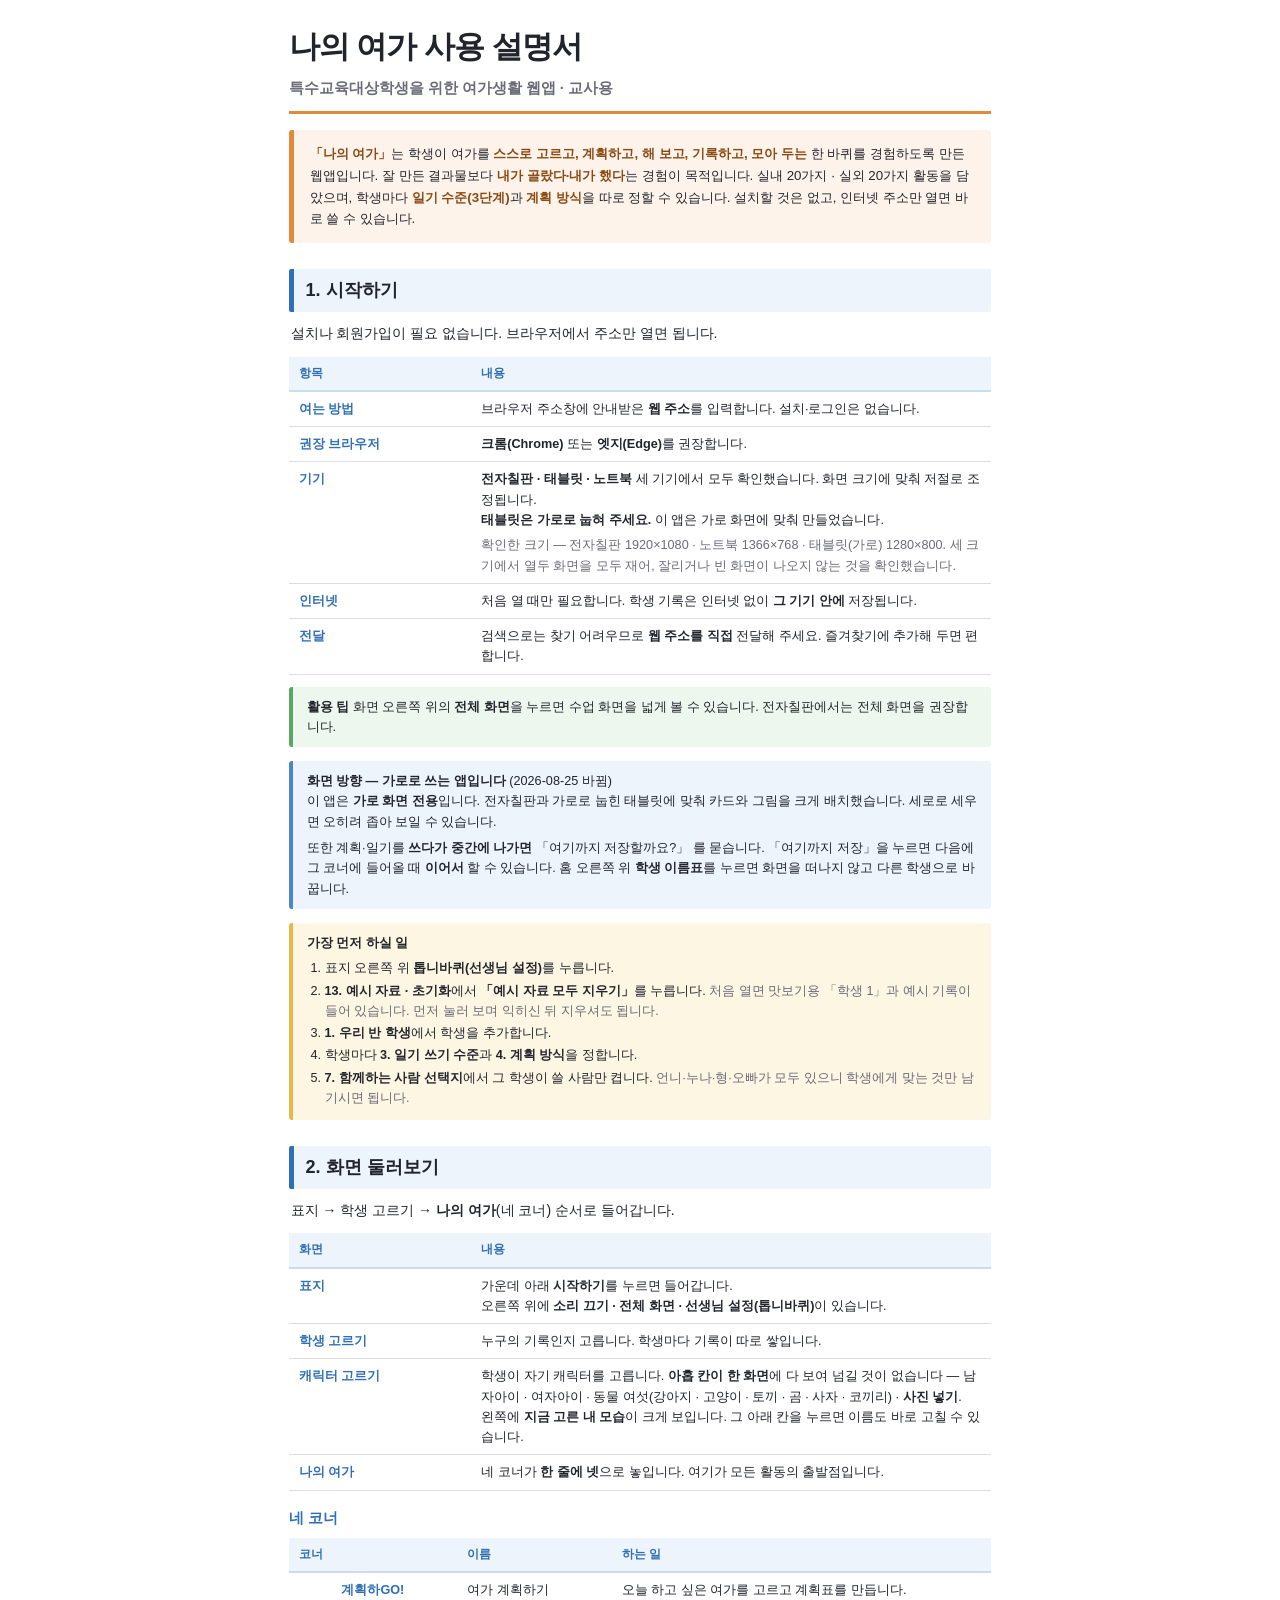
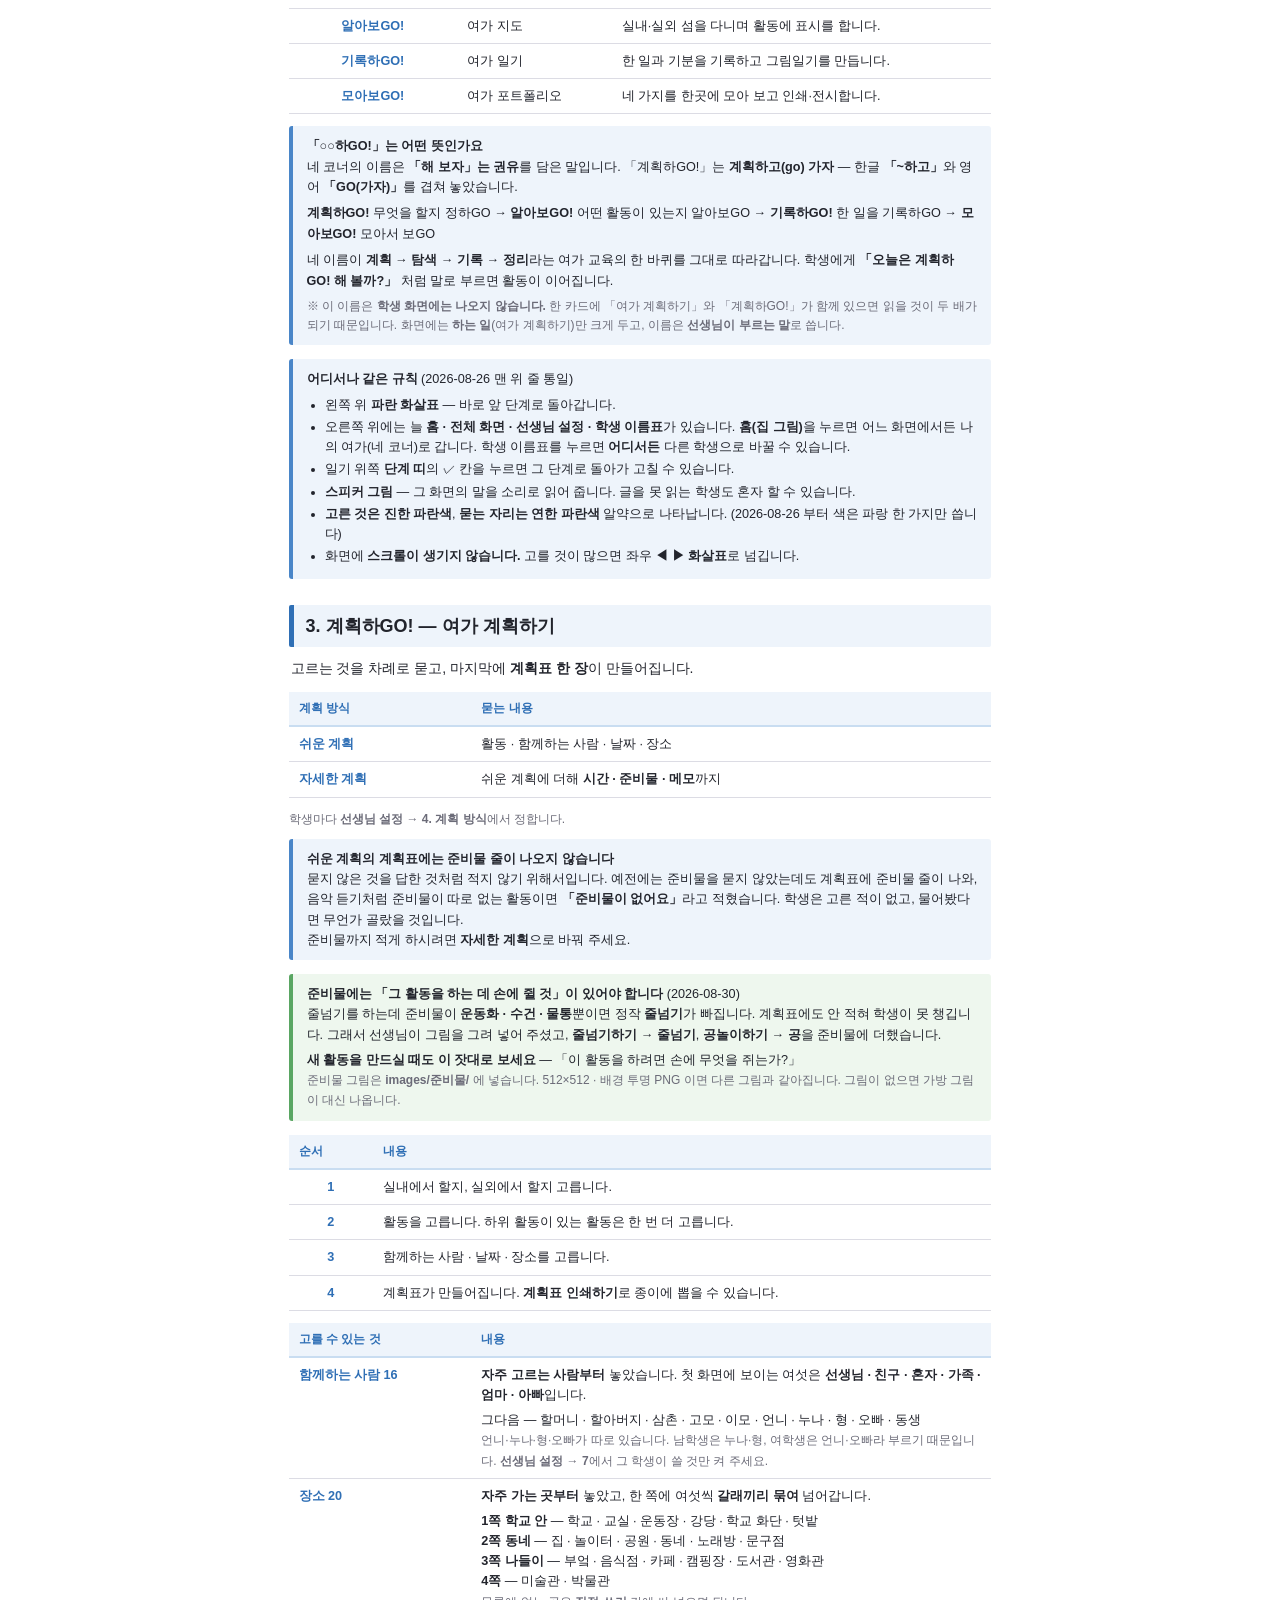
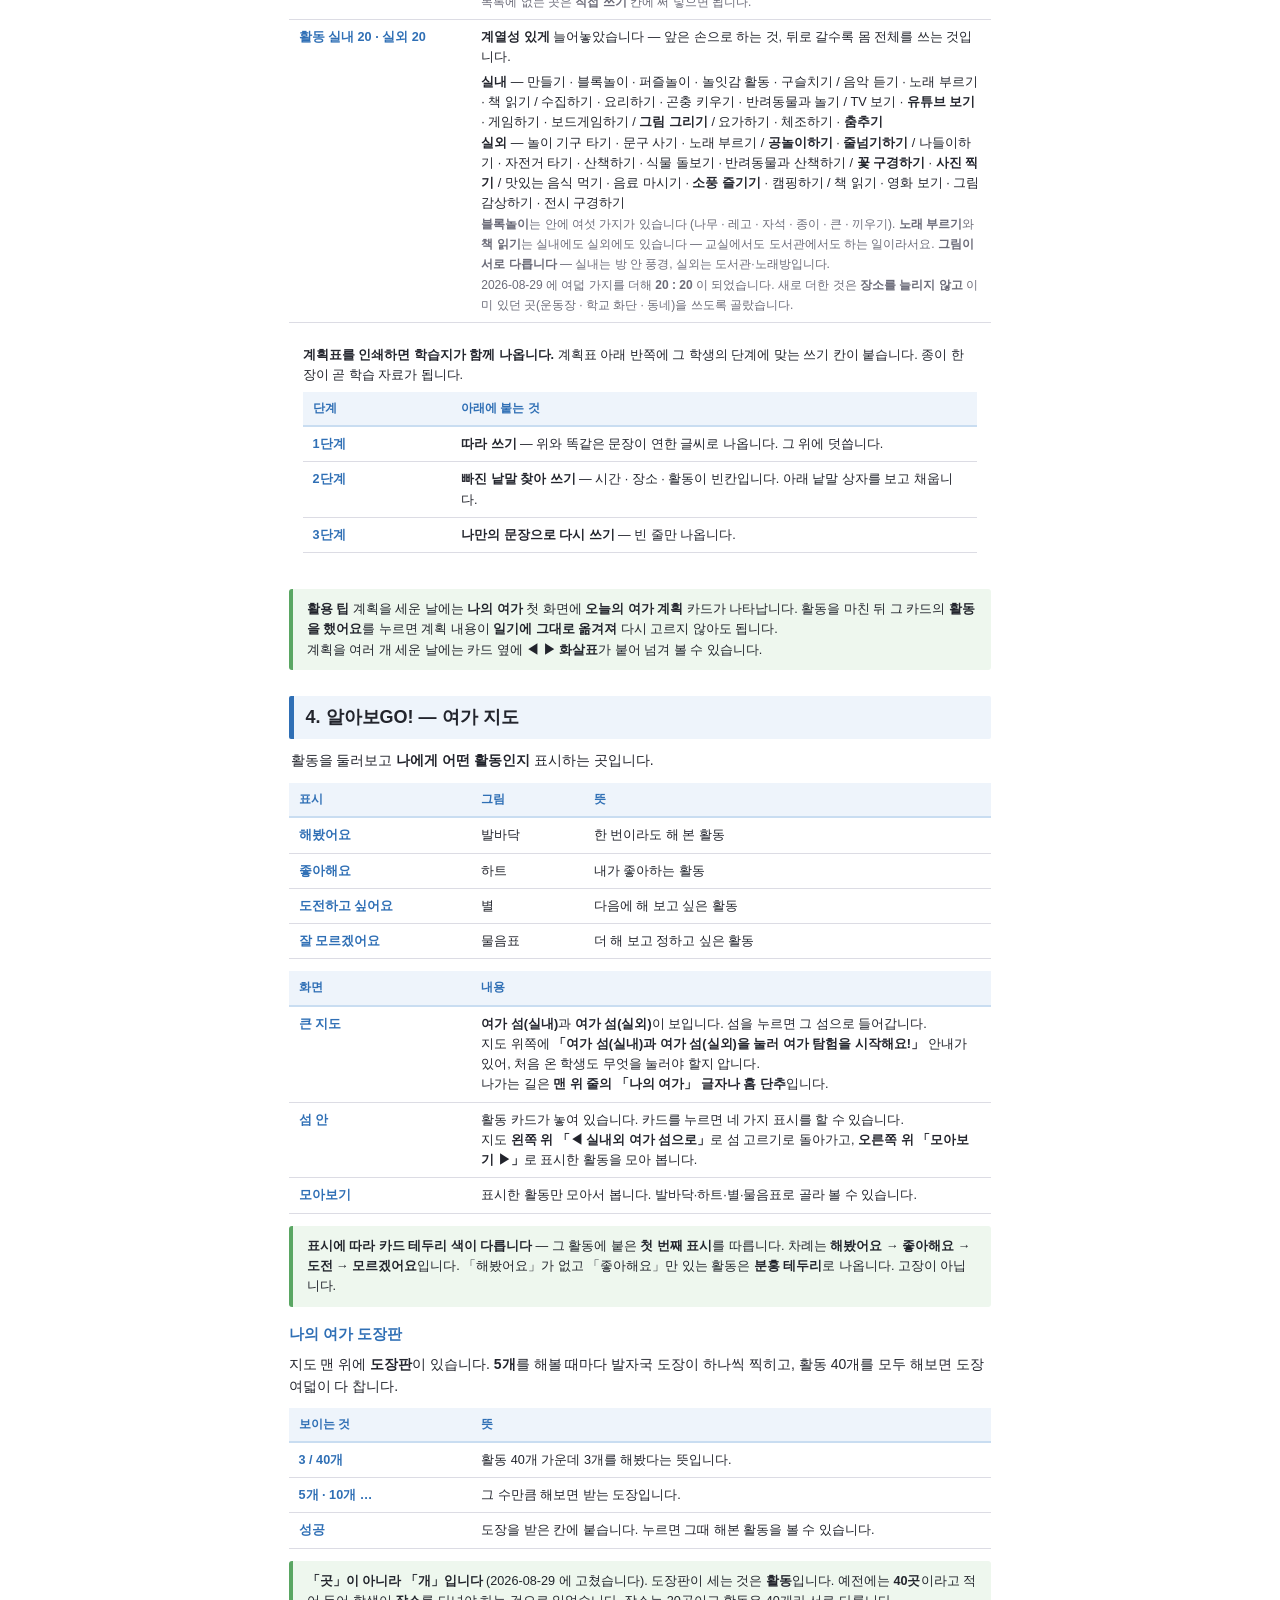
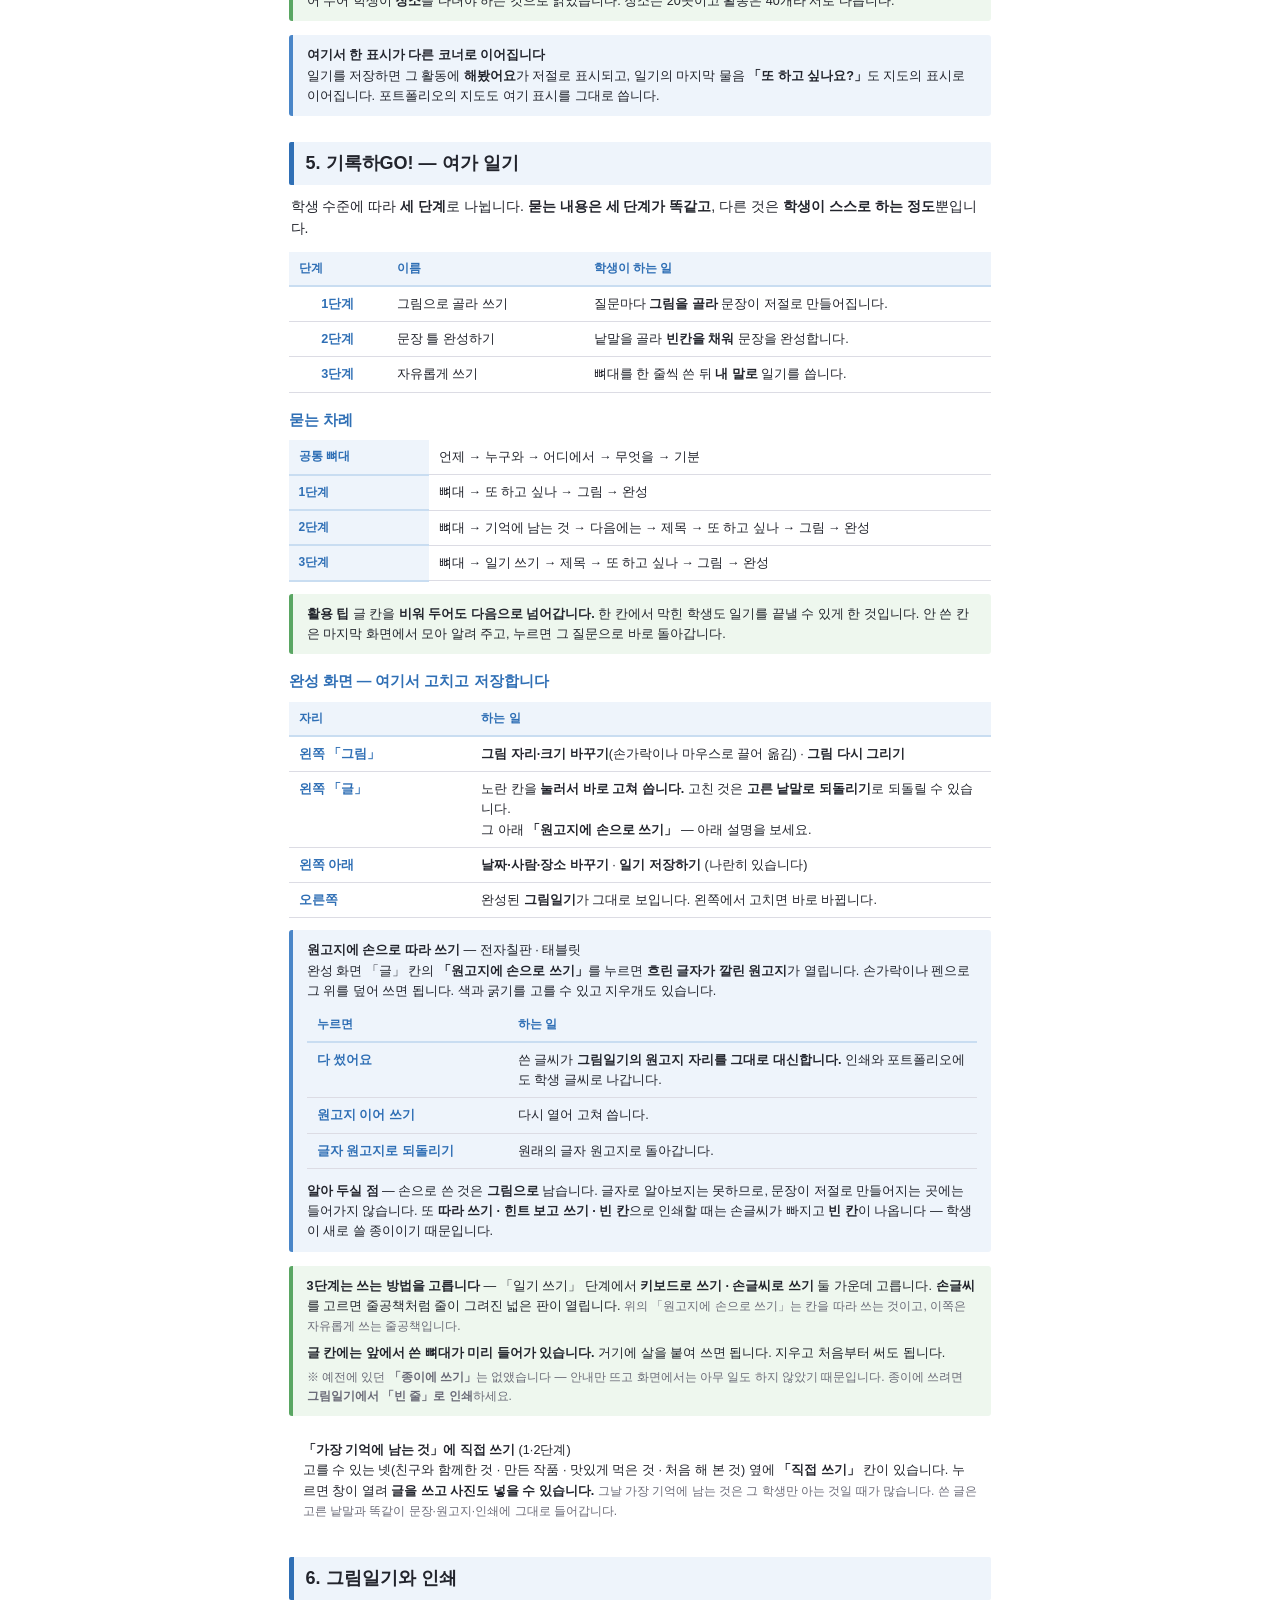
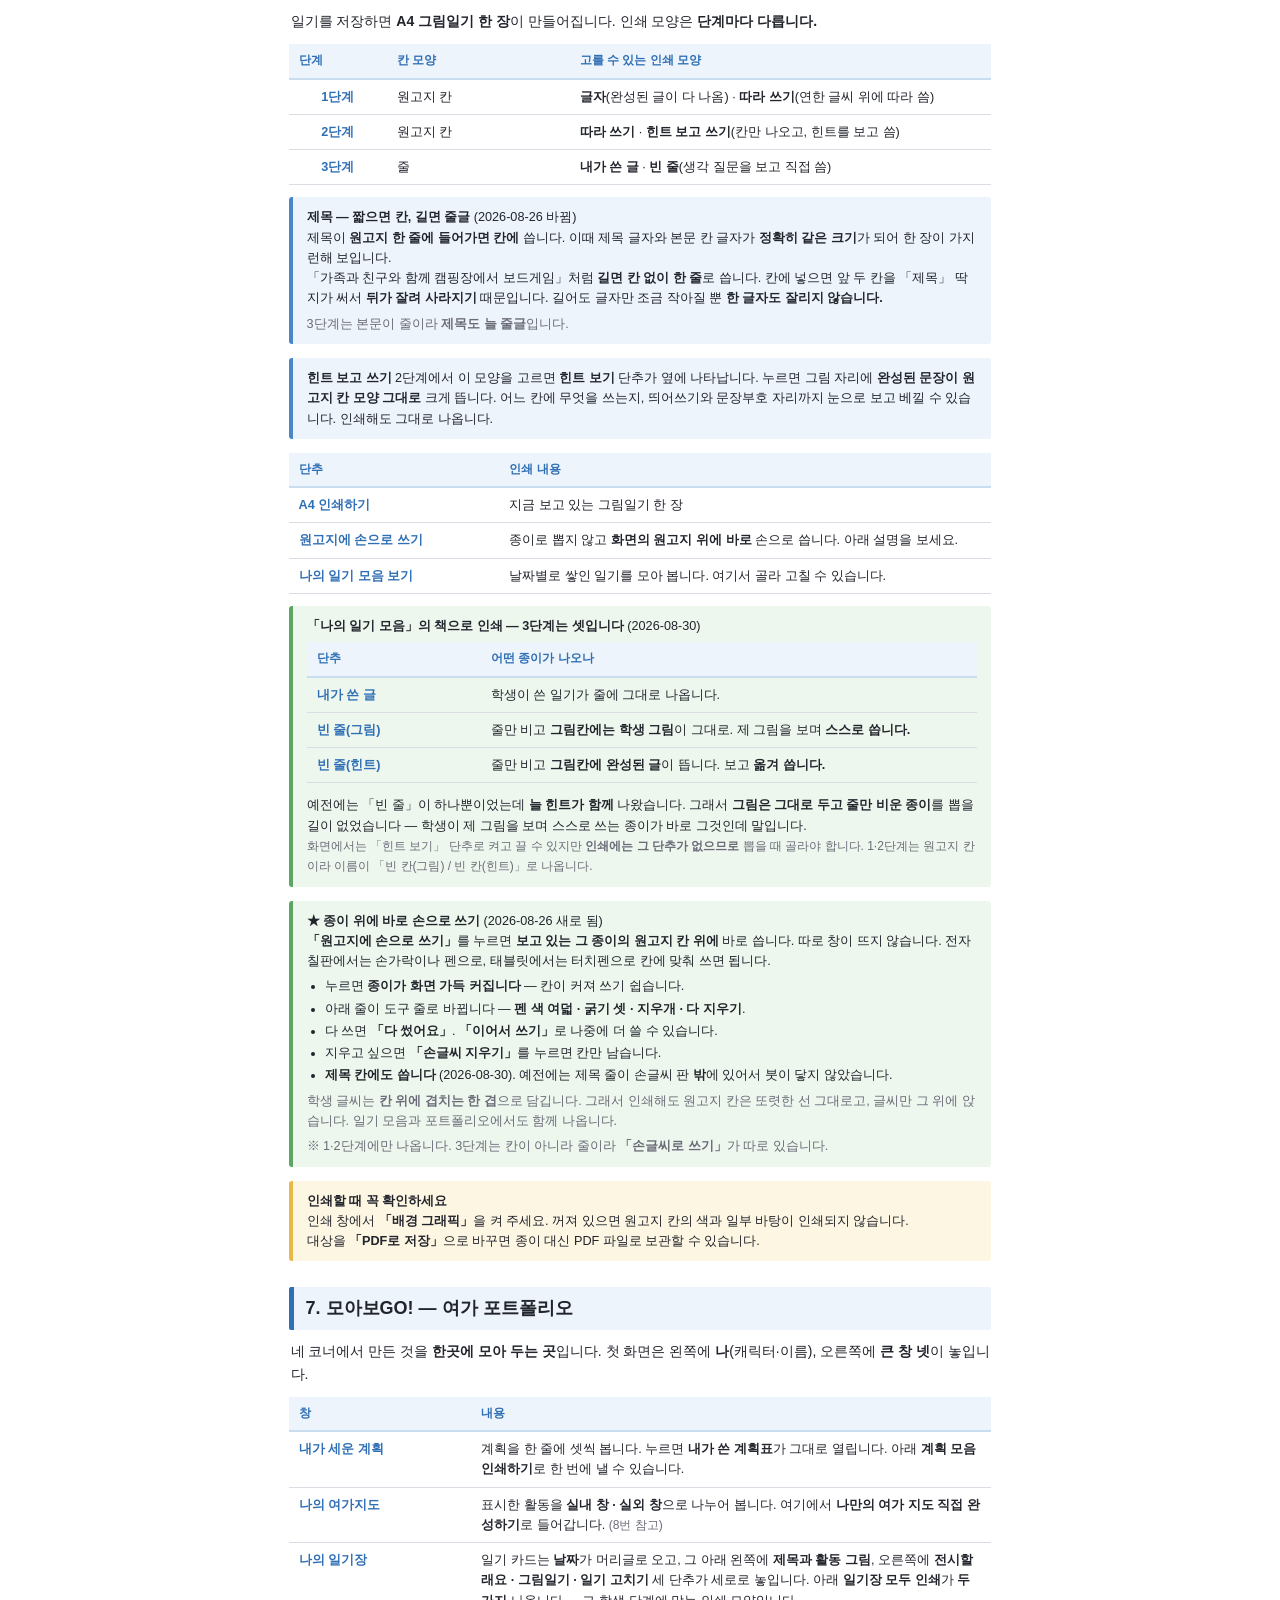
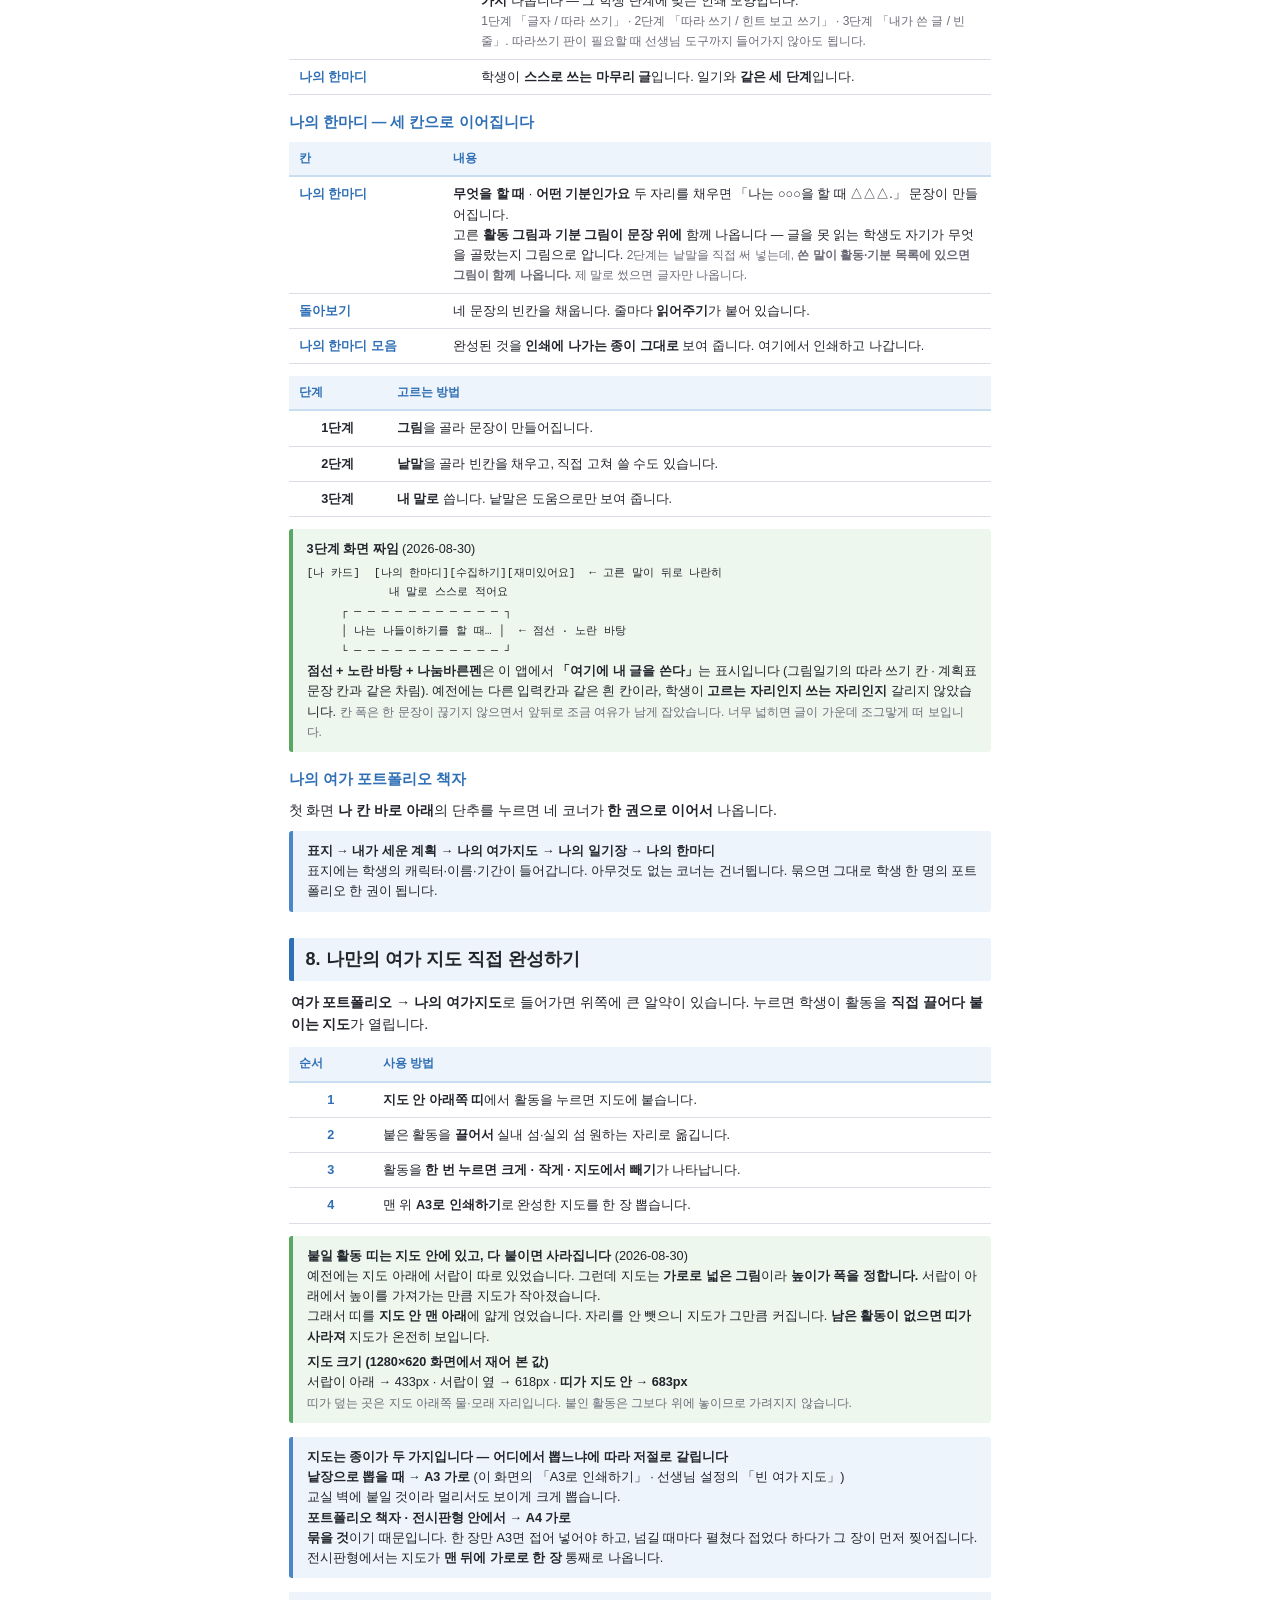
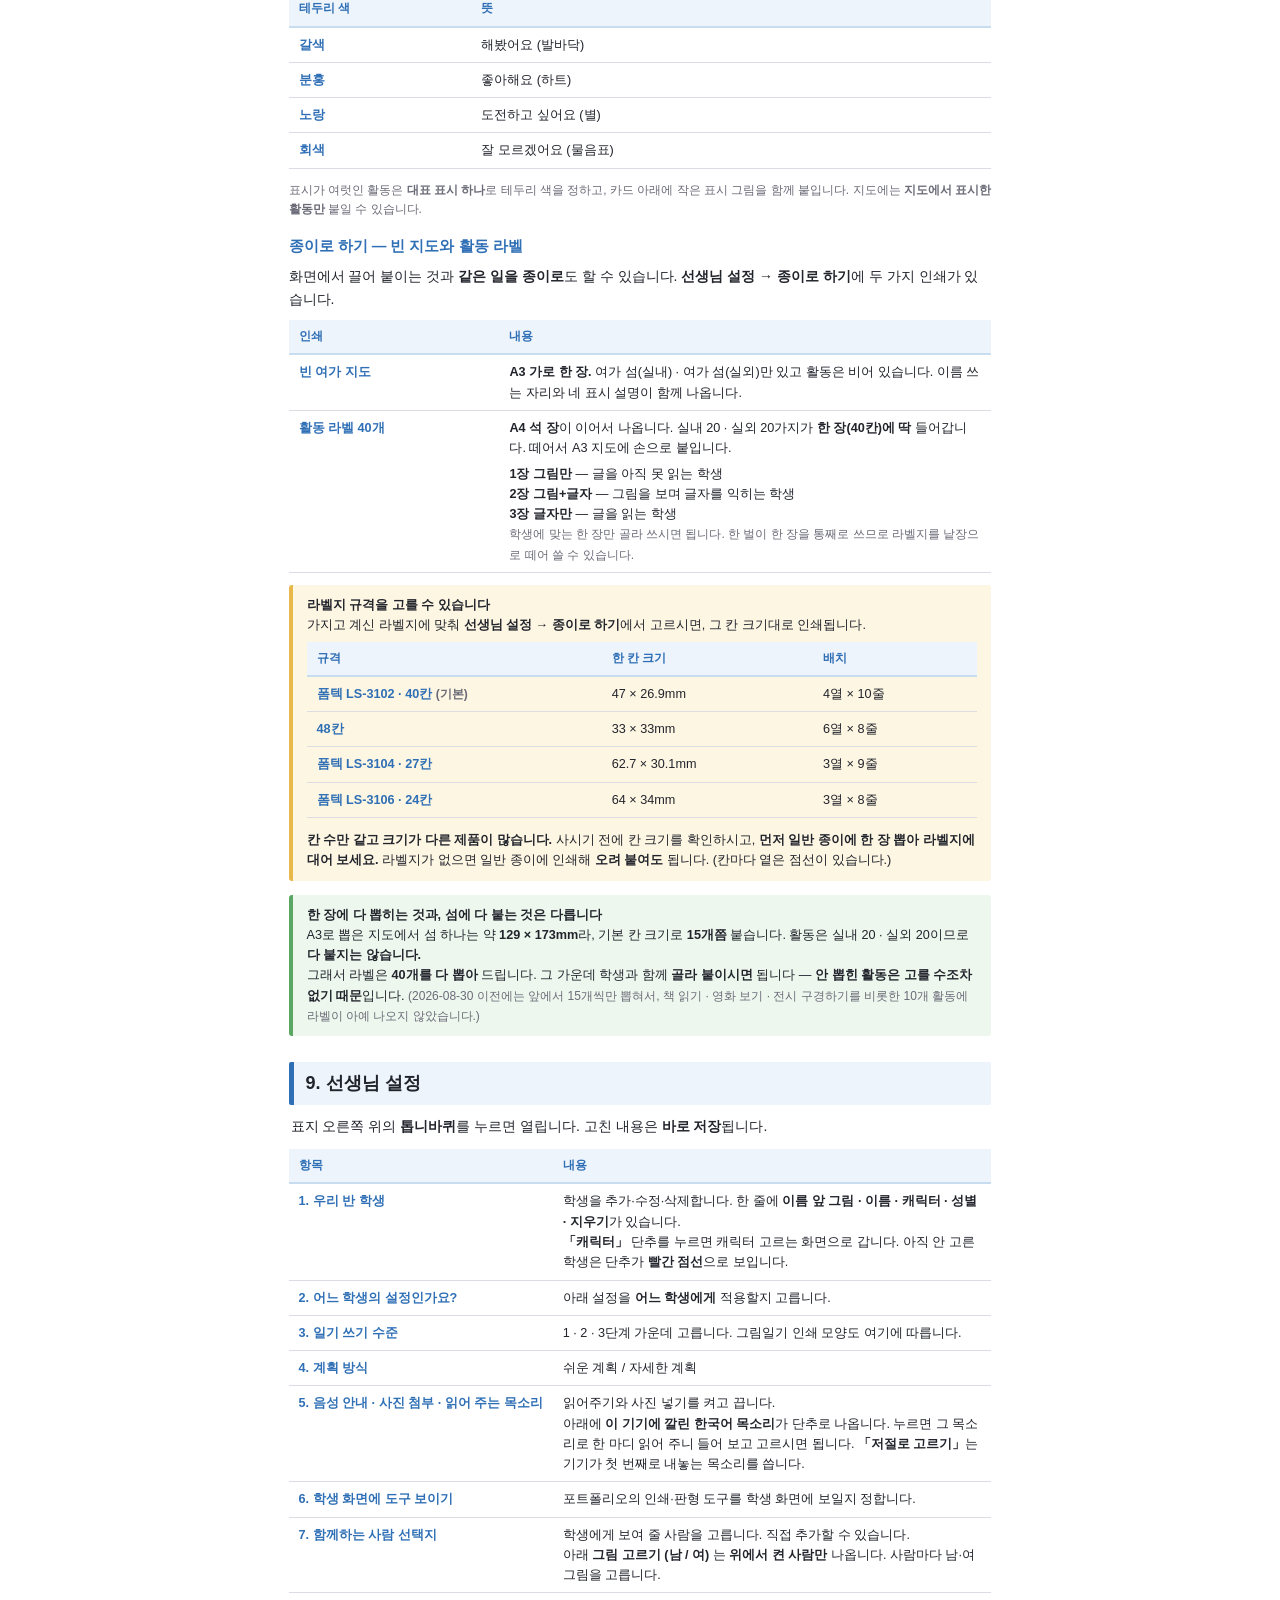
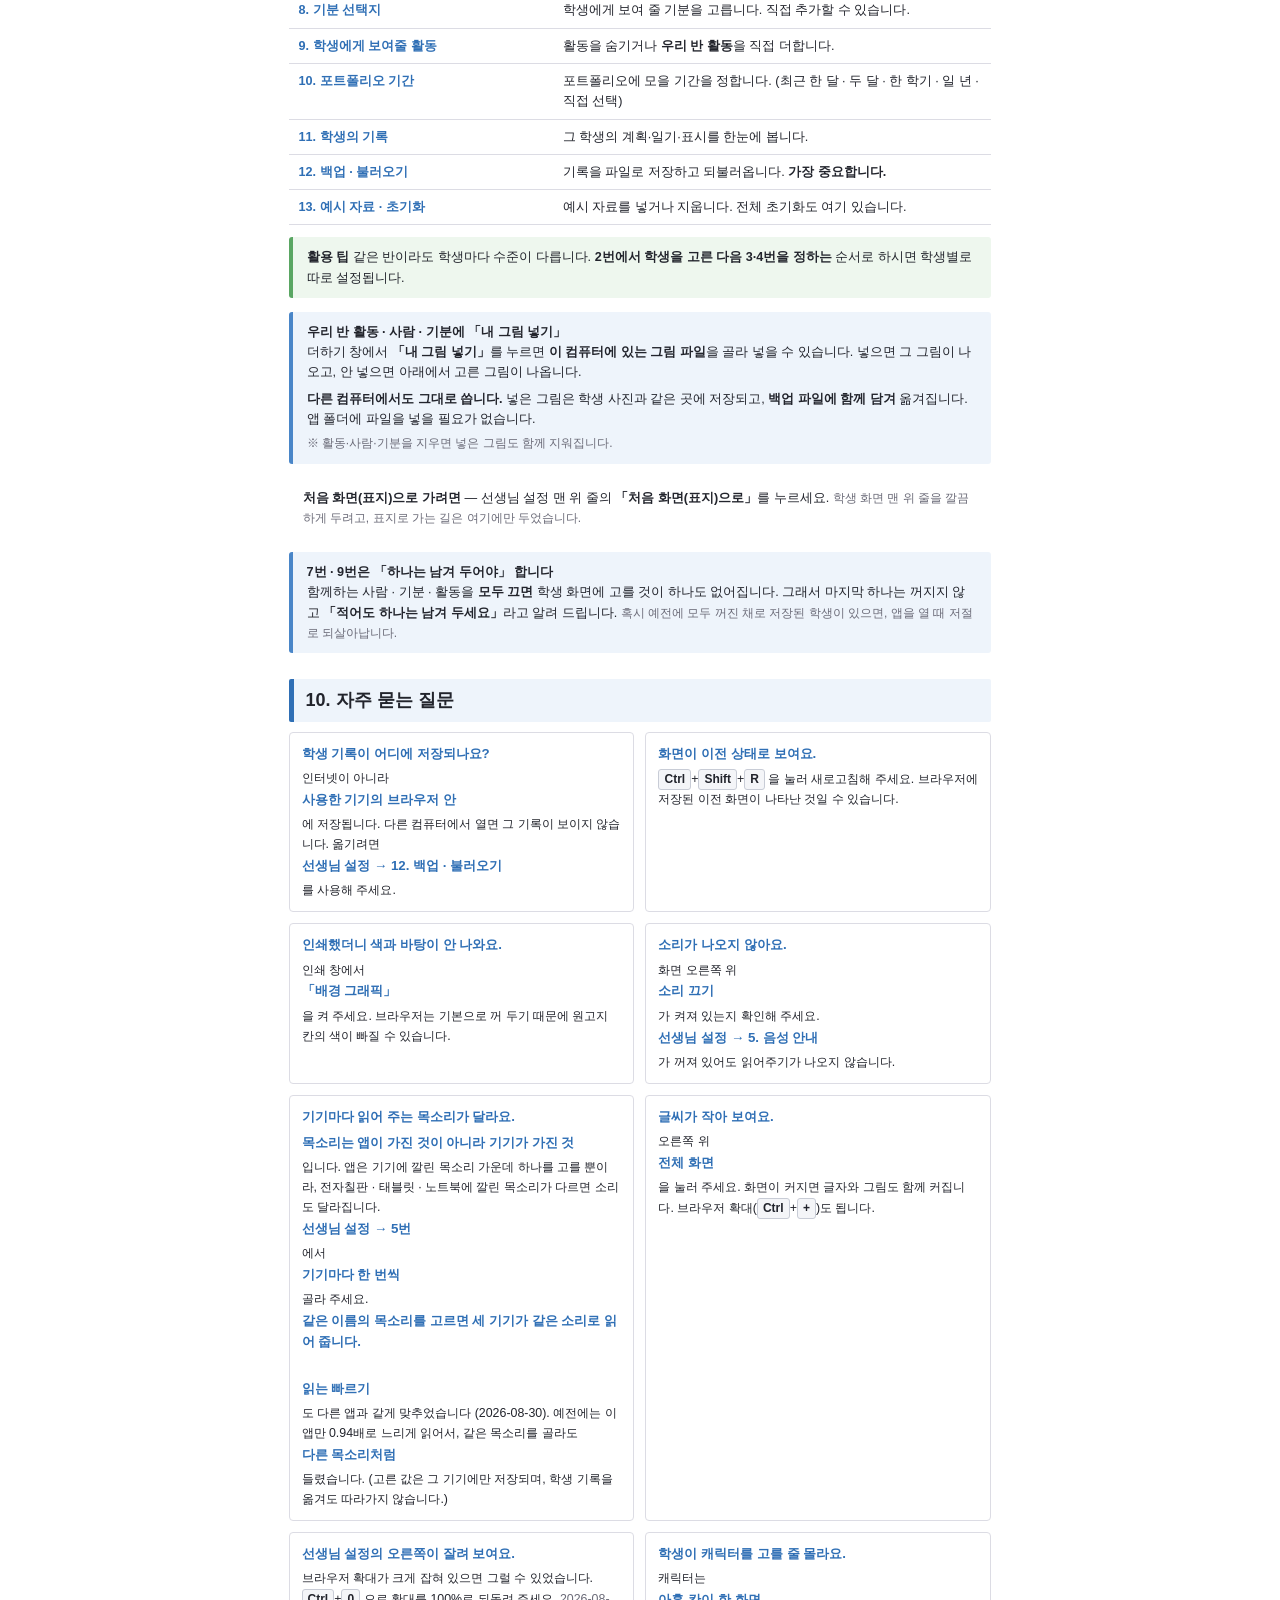
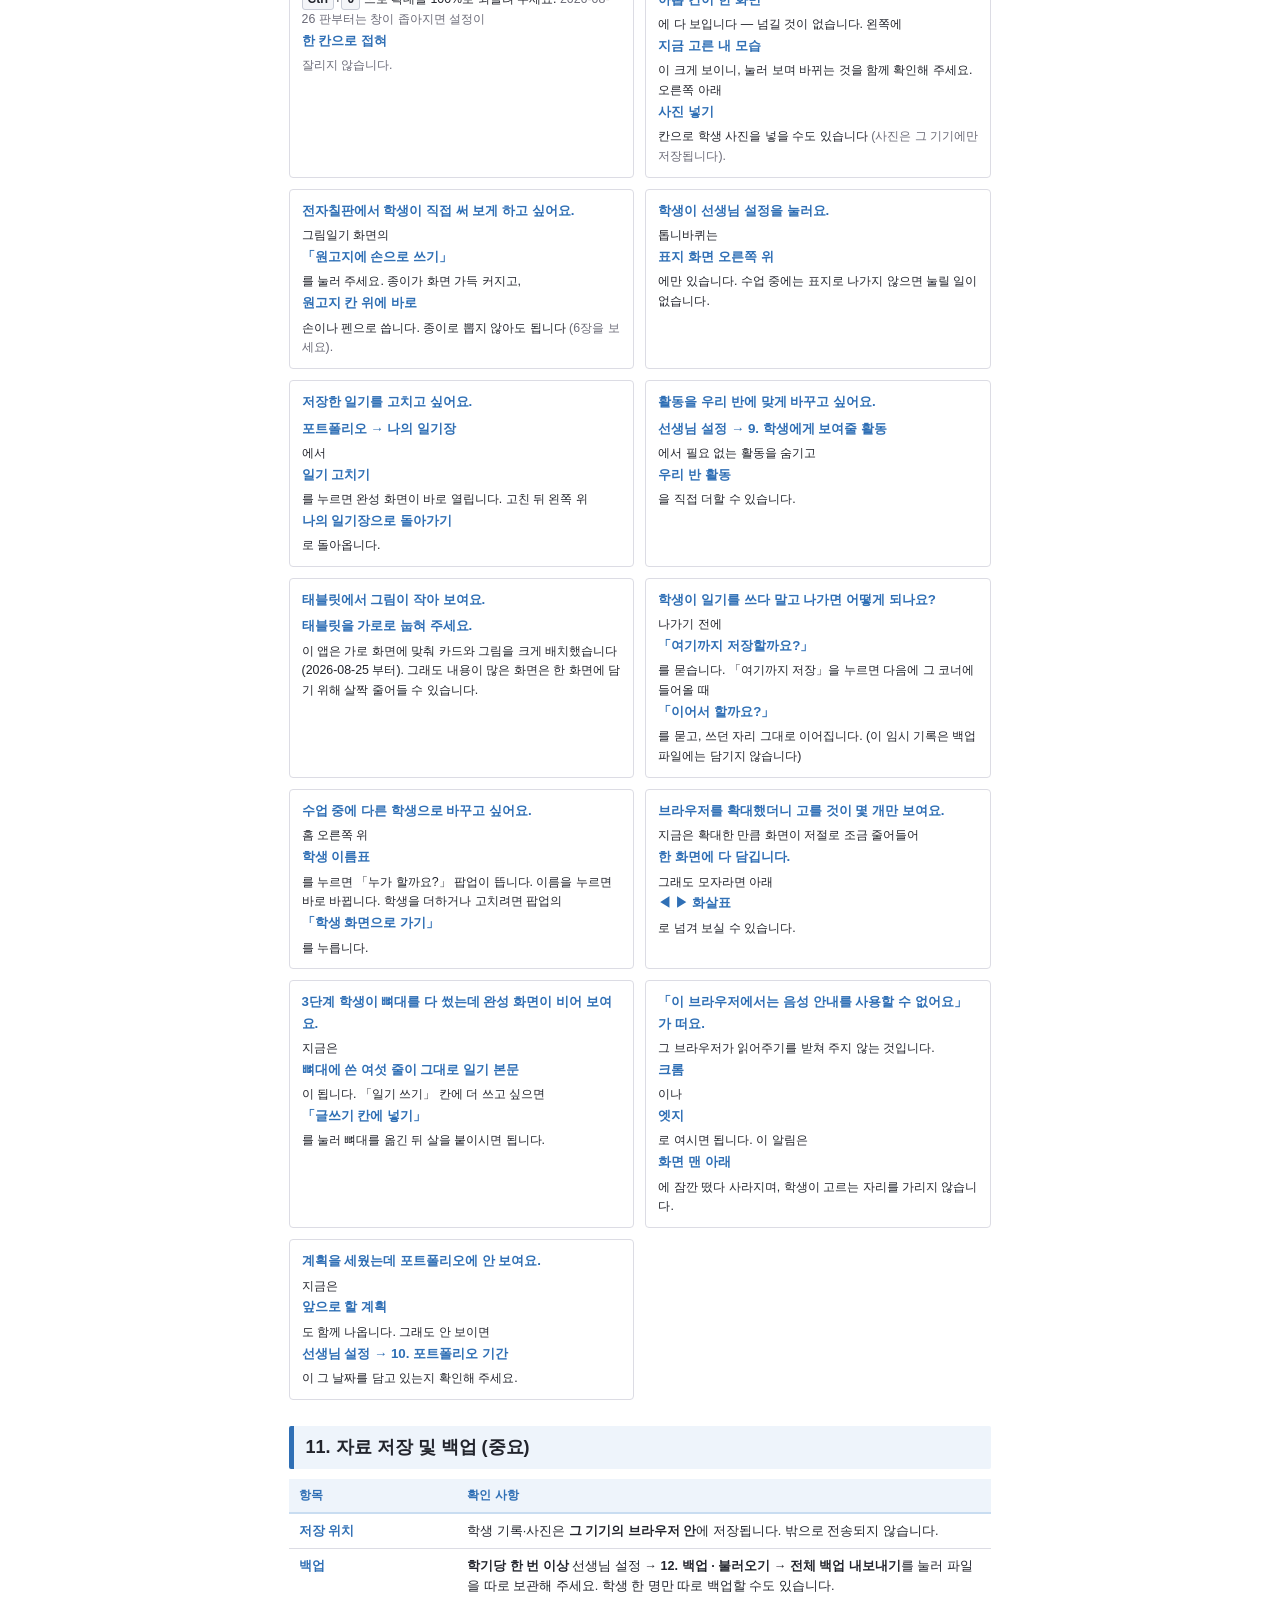
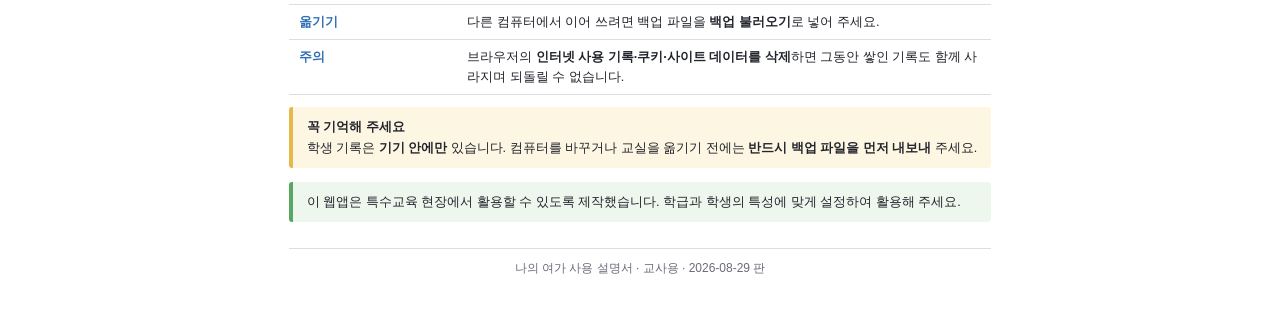
==== 사용설명서(교사용).html @ 67d8343c "사용설명서·인수인계에 오늘 것을 적음 (섹션 42) Co-Authored-By: Claude Opus 5 <noreply@anthropic.com>" ====
<!DOCTYPE html>
<html lang="ko">
<head>
<meta charset="utf-8" />
<title>나의 여가 사용 설명서</title>
<style>
/* ===========================================================
   「나의 여가」 사용 설명서 (교사용)
   ▸ 브라우저에서 열고 Ctrl+P → 대상을 'PDF로 저장' 하면 배포용 PDF가 됩니다.
   ▸ 「배경 그래픽」을 켜야 표 머리와 색 상자가 나옵니다.
   =========================================================== */
@page { size: A4; margin: 16mm 14mm 14mm; }

:root{
  --ink:#22242c;        --muted:#6b6b78;
  --blue:#2f6fb5;       --blue-bg:#eef4fb;   --blue-line:#c9ddf1;
  --line:#dcdce4;
  --note-y:#fdf6e3;     --note-y-bar:#e8b84b;
  --note-g:#eef7ee;     --note-g-bar:#5aa663;
  --note-b:#eef4fb;     --note-b-bar:#4a86c8;
  --note-o:#fdf3ea;     --note-o-bar:#e08b3c;
}
*{ box-sizing:border-box; }
body{
  margin:0; padding:22px 26px 40px;
  font-family:"맑은 고딕","Malgun Gothic","Apple SD Gothic Neo","Noto Sans KR",sans-serif;
  font-size:10.5pt; line-height:1.6; color:var(--ink); background:#fff;
}
.wrap{ max-width:186mm; margin:0 auto; }

h1{
  font-size:23pt; font-weight:800; letter-spacing:-.03em; margin:0 0 4px;
  padding-bottom:10px; border-bottom:3px solid var(--note-o-bar);
}
h1 .sub{ display:block; font-size:11pt; font-weight:700; color:var(--muted); letter-spacing:0; margin-top:6px; }

/* 머리 소개 상자 */
.lead{
  margin:16px 0 26px; padding:13px 16px;
  background:var(--note-o); border-left:5px solid var(--note-o-bar); border-radius:3px;
  font-size:10pt; line-height:1.65;
}
.lead b{ color:#8a4a12; }

/* 번호 붙은 큰 제목 */
h2{
  font-size:13.5pt; font-weight:800; margin:26px 0 10px;
  padding:7px 12px; background:var(--blue-bg); border-left:5px solid var(--blue);
  border-radius:2px; break-after:avoid;
}
h3{
  font-size:11pt; font-weight:800; color:var(--blue); margin:16px 0 7px;
  break-after:avoid;
}
p{ margin:6px 0 10px; }
p.intro{ margin:0 0 12px; padding-left:2px; }
.muted{ color:var(--muted); }
.small{ font-size:9pt; }

/* 표 */
table{
  width:100%; border-collapse:collapse; margin:8px 0 12px;
  font-size:9.5pt; break-inside:auto;
}
th{
  background:var(--blue-bg); color:var(--blue); font-weight:700; text-align:left;
  padding:7px 10px; border-bottom:2px solid var(--blue-line); font-size:9pt;
}
td{ padding:7px 10px; border-bottom:1px solid var(--line); vertical-align:top; }
tr{ break-inside:avoid; }
td:first-child{ font-weight:700; text-align:center; color:var(--blue); white-space:nowrap; }
td.l:first-child{ text-align:left; }
table.plain td:first-child{ color:var(--ink); }

/* 색 상자 */
.box{
  margin:10px 0 14px; padding:10px 14px; border-radius:3px;
  font-size:9.5pt; line-height:1.6; break-inside:avoid;
}
.box b:first-child{ display:inline; }
.box.y{ background:var(--note-y); border-left:4px solid var(--note-y-bar); }
.box.g{ background:var(--note-g); border-left:4px solid var(--note-g-bar); }
.box.b{ background:var(--note-b); border-left:4px solid var(--note-b-bar); }
.box ol,.box ul{ margin:5px 0 0; padding-left:18px; }
.box li{ margin:2px 0; }

/* 두 칸 나누기 */
.two{ display:grid; grid-template-columns:1fr 1fr; gap:12px; margin:10px 0 14px; }
.card{
  border:1px solid var(--line); border-radius:4px; padding:11px 13px;
  break-inside:avoid; font-size:9.5pt;
}
.card h4{ margin:0 0 6px; font-size:10pt; font-weight:800; color:var(--blue); }
.card p{ margin:0; }
.card ul{ margin:4px 0 0; padding-left:16px; }
.card li{ margin:3px 0; }

/* 자주 묻는 질문 */
.faq{ display:grid; grid-template-columns:1fr 1fr; gap:11px; margin:10px 0; }
.faq .q{
  border:1px solid var(--line); border-radius:4px; padding:10px 12px;
  break-inside:avoid; font-size:9.3pt;
}
.faq .q b{ display:block; color:var(--blue); font-size:10pt; margin-bottom:5px; }

.key{
  display:inline-block; padding:0 5px; border:1px solid #c8ccd6; border-radius:3px;
  background:#f4f5f8; font-size:9pt; font-weight:700;
}
.foot{
  margin-top:26px; padding-top:10px; border-top:1px solid var(--line);
  font-size:9pt; color:var(--muted); text-align:center;
}
.pagebreak{ break-before:page; }
@media print{
  body{ padding:0; }
  a{ color:inherit; text-decoration:none; }
}
</style>
</head>
<body>
<div class="wrap">

<h1>나의 여가 사용 설명서
  <span class="sub">특수교육대상학생을 위한 여가생활 웹앱 · 교사용</span>
</h1>

<div class="lead">
  <b>「나의 여가」</b>는 학생이 여가를 <b>스스로 고르고, 계획하고, 해 보고, 기록하고, 모아 두는</b>
  한 바퀴를 경험하도록 만든 웹앱입니다. 잘 만든 결과물보다 <b>내가 골랐다·내가 했다</b>는 경험이 목적입니다.
  실내 20가지 · 실외 20가지 활동을 담았으며, 학생마다 <b>일기 수준(3단계)</b>과 <b>계획 방식</b>을 따로 정할 수 있습니다.
  설치할 것은 없고, 인터넷 주소만 열면 바로 쓸 수 있습니다.
</div>

<!-- ─────────────────────────────────────────── -->
<h2>1. 시작하기</h2>
<p class="intro">설치나 회원가입이 필요 없습니다. 브라우저에서 주소만 열면 됩니다.</p>

<table>
  <tr><th style="width:26%">항목</th><th>내용</th></tr>
  <tr><td class="l">여는 방법</td><td>브라우저 주소창에 안내받은 <b>웹 주소</b>를 입력합니다. 설치·로그인은 없습니다.</td></tr>
  <tr><td class="l">권장 브라우저</td><td><b>크롬(Chrome)</b> 또는 <b>엣지(Edge)</b>를 권장합니다.</td></tr>
  <tr><td class="l">기기</td><td><b>전자칠판 · 태블릿 · 노트북</b> 세 기기에서 모두 확인했습니다.
    화면 크기에 맞춰 저절로 조정됩니다.<br />
    <b>태블릿은 가로로 눕혀 주세요.</b> 이 앱은 가로 화면에 맞춰 만들었습니다.
    <div class="muted" style="margin-top:.4em">
      확인한 크기 — 전자칠판 1920×1080 · 노트북 1366×768 · 태블릿(가로) 1280×800.
      세 크기에서 열두 화면을 모두 재어, 잘리거나 빈 화면이 나오지 않는 것을 확인했습니다.
    </div></td></tr>
  <tr><td class="l">인터넷</td><td>처음 열 때만 필요합니다. 학생 기록은 인터넷 없이 <b>그 기기 안에</b> 저장됩니다.</td></tr>
  <tr><td class="l">전달</td><td>검색으로는 찾기 어려우므로 <b>웹 주소를 직접</b> 전달해 주세요. 즐겨찾기에 추가해 두면 편합니다.</td></tr>
</table>

<div class="box g">
  <b>활용 팁</b> 화면 오른쪽 위의 <b>전체 화면</b>을 누르면 수업 화면을 넓게 볼 수 있습니다.
  전자칠판에서는 전체 화면을 권장합니다.
</div>

<div class="box b">
  <b>화면 방향 — 가로로 쓰는 앱입니다</b> (2026-08-25 바뀜)<br />
  이 앱은 <b>가로 화면 전용</b>입니다. 전자칠판과 가로로 눕힌 태블릿에 맞춰
  카드와 그림을 크게 배치했습니다. 세로로 세우면 오히려 좁아 보일 수 있습니다.
  <div style="margin-top:.5em">
  또한 계획·일기를 <b>쓰다가 중간에 나가면</b> 「여기까지 저장할까요?」 를 묻습니다.
  「여기까지 저장」을 누르면 다음에 그 코너에 들어올 때 <b>이어서</b> 할 수 있습니다.
  홈 오른쪽 위 <b>학생 이름표</b>를 누르면 화면을 떠나지 않고 다른 학생으로 바꿉니다.</div>
</div>

<div class="box y">
  <b>가장 먼저 하실 일</b>
  <ol>
    <li>표지 오른쪽 위 <b>톱니바퀴(선생님 설정)</b>를 누릅니다.</li>
    <li><b>13. 예시 자료 · 초기화</b>에서 <b>「예시 자료 모두 지우기」</b>를 누릅니다.
      <span class="muted">처음 열면 맛보기용 「학생 1」과 예시 기록이 들어 있습니다.
      먼저 눌러 보며 익히신 뒤 지우셔도 됩니다.</span></li>
    <li><b>1. 우리 반 학생</b>에서 학생을 추가합니다.</li>
    <li>학생마다 <b>3. 일기 쓰기 수준</b>과 <b>4. 계획 방식</b>을 정합니다.</li>
    <li><b>7. 함께하는 사람 선택지</b>에서 그 학생이 쓸 사람만 켭니다.
      <span class="muted">언니·누나·형·오빠가 모두 있으니 학생에게 맞는 것만 남기시면 됩니다.</span></li>
  </ol>
</div>

<!-- ─────────────────────────────────────────── -->
<h2>2. 화면 둘러보기</h2>
<p class="intro">표지 → 학생 고르기 → <b>나의 여가</b>(네 코너) 순서로 들어갑니다.</p>

<table>
  <tr><th style="width:26%">화면</th><th>내용</th></tr>
  <tr><td class="l">표지</td>
      <td>가운데 아래 <b>시작하기</b>를 누르면 들어갑니다.<br />
          오른쪽 위에 <b>소리 끄기 · 전체 화면 · 선생님 설정(톱니바퀴)</b>이 있습니다.</td></tr>
  <tr><td class="l">학생 고르기</td>
      <td>누구의 기록인지 고릅니다. 학생마다 기록이 따로 쌓입니다.</td></tr>
  <tr><td class="l">캐릭터 고르기</td>
      <td>학생이 자기 캐릭터를 고릅니다. <b>아홉 칸이 한 화면</b>에 다 보여
          넘길 것이 없습니다 — 남자아이 · 여자아이 · 동물 여섯(강아지 · 고양이 ·
          토끼 · 곰 · 사자 · 코끼리) · <b>사진 넣기</b>.<br />
          왼쪽에 <b>지금 고른 내 모습</b>이 크게 보입니다. 그 아래 칸을 누르면
          이름도 바로 고칠 수 있습니다.</td></tr>
  <tr><td class="l">나의 여가</td>
      <td>네 코너가 <b>한 줄에 넷</b>으로 놓입니다. 여기가 모든 활동의 출발점입니다.</td></tr>
</table>

<h3>네 코너</h3>
<table>
  <tr><th style="width:24%">코너</th><th style="width:22%">이름</th><th>하는 일</th></tr>
  <tr><td>계획하GO!</td><td class="l">여가 계획하기</td><td>오늘 하고 싶은 여가를 고르고 계획표를 만듭니다.</td></tr>
  <tr><td>알아보GO!</td><td class="l">여가 지도</td><td>실내·실외 섬을 다니며 활동에 표시를 합니다.</td></tr>
  <tr><td>기록하GO!</td><td class="l">여가 일기</td><td>한 일과 기분을 기록하고 그림일기를 만듭니다.</td></tr>
  <tr><td>모아보GO!</td><td class="l">여가 포트폴리오</td><td>네 가지를 한곳에 모아 보고 인쇄·전시합니다.</td></tr>
</table>

<div class="box b">
  <b>「○○하GO!」는 어떤 뜻인가요</b><br />
  네 코너의 이름은 <b>「해 보자」는 권유</b>를 담은 말입니다.
  「계획하GO!」는 <b>계획하고(go) 가자</b> — 한글 <b>「~하고」</b>와 영어 <b>「GO(가자)」</b>를 겹쳐 놓았습니다.
  <div style="margin-top:.5em">
    <b>계획하GO!</b> 무엇을 할지 정하GO → <b>알아보GO!</b> 어떤 활동이 있는지 알아보GO →
    <b>기록하GO!</b> 한 일을 기록하GO → <b>모아보GO!</b> 모아서 보GO
  </div>
  <div style="margin-top:.5em">네 이름이 <b>계획 → 탐색 → 기록 → 정리</b>라는
    여가 교육의 한 바퀴를 그대로 따라갑니다.
    학생에게 <b>「오늘은 계획하GO! 해 볼까?」</b> 처럼 말로 부르면 활동이 이어집니다.</div>
  <div class="small muted" style="margin-top:.5em">
    ※ 이 이름은 <b>학생 화면에는 나오지 않습니다.</b> 한 카드에 「여가 계획하기」와
    「계획하GO!」가 함께 있으면 읽을 것이 두 배가 되기 때문입니다.
    화면에는 <b>하는 일</b>(여가 계획하기)만 크게 두고, 이름은 <b>선생님이 부르는 말</b>로 씁니다.
  </div>
</div>

<div class="box b">
  <b>어디서나 같은 규칙</b> (2026-08-26 맨 위 줄 통일)
  <ul>
    <li>왼쪽 위 <b>파란 화살표</b> — 바로 앞 단계로 돌아갑니다.</li>
    <li>오른쪽 위에는 늘 <b>홈 · 전체 화면 · 선생님 설정 · 학생 이름표</b>가 있습니다.
      <b>홈(집 그림)</b>을 누르면 어느 화면에서든 나의 여가(네 코너)로 갑니다.
      학생 이름표를 누르면 <b>어디서든</b> 다른 학생으로 바꿀 수 있습니다.</li>
    <li>일기 위쪽 <b>단계 띠</b>의 ✓ 칸을 누르면 그 단계로 돌아가 고칠 수 있습니다.</li>
    <li><b>스피커 그림</b> — 그 화면의 말을 소리로 읽어 줍니다. 글을 못 읽는 학생도 혼자 할 수 있습니다.</li>
    <li><b>고른 것은 진한 파란색</b>, <b>묻는 자리는 연한 파란색</b> 알약으로 나타납니다. (2026-08-26 부터 색은 파랑 한 가지만 씁니다)</li>
    <li>화면에 <b>스크롤이 생기지 않습니다.</b> 고를 것이 많으면 좌우 <b>◀ ▶ 화살표</b>로 넘깁니다.</li>
  </ul>
</div>

<!-- ─────────────────────────────────────────── -->
<h2>3. 계획하GO! — 여가 계획하기</h2>
<p class="intro">고르는 것을 차례로 묻고, 마지막에 <b>계획표 한 장</b>이 만들어집니다.</p>

<table>
  <tr><th style="width:26%">계획 방식</th><th>묻는 내용</th></tr>
  <tr><td class="l">쉬운 계획</td><td>활동 · 함께하는 사람 · 날짜 · 장소</td></tr>
  <tr><td class="l">자세한 계획</td><td>쉬운 계획에 더해 <b>시간 · 준비물 · 메모</b>까지</td></tr>
</table>
<p class="small muted">학생마다 <b>선생님 설정 → 4. 계획 방식</b>에서 정합니다.</p>

<div class="box b">
  <b>쉬운 계획의 계획표에는 준비물 줄이 나오지 않습니다</b><br />
  묻지 않은 것을 답한 것처럼 적지 않기 위해서입니다.
  예전에는 준비물을 묻지 않았는데도 계획표에 준비물 줄이 나와,
  음악 듣기처럼 준비물이 따로 없는 활동이면 <b>「준비물이 없어요」</b>라고 적혔습니다.
  학생은 고른 적이 없고, 물어봤다면 무언가 골랐을 것입니다.<br />
  준비물까지 적게 하시려면 <b>자세한 계획</b>으로 바꿔 주세요.
</div>


<div class="box g">
  <b>준비물에는 「그 활동을 하는 데 손에 쥘 것」이 있어야 합니다</b> (2026-08-30)<br />
  줄넘기를 하는데 준비물이 <b>운동화 · 수건 · 물통</b>뿐이면 정작 <b>줄넘기</b>가 빠집니다.
  계획표에도 안 적혀 학생이 못 챙깁니다. 그래서 선생님이 그림을 그려 넣어 주셨고,
  <b>줄넘기하기 → 줄넘기</b>, <b>공놀이하기 → 공</b>을 준비물에 더했습니다.
  <div style="margin-top:.4em"><b>새 활동을 만드실 때도 이 잣대로 보세요</b> —
  「이 활동을 하려면 손에 무엇을 쥐는가?」</div>
  <span class="small muted">준비물 그림은 <b>images/준비물/</b> 에 넣습니다.
  512×512 · 배경 투명 PNG 이면 다른 그림과 같아집니다. 그림이 없으면 가방 그림이 대신 나옵니다.</span>
</div>
<table>
  <tr><th style="width:12%">순서</th><th>내용</th></tr>
  <tr><td>1</td><td>실내에서 할지, 실외에서 할지 고릅니다.</td></tr>
  <tr><td>2</td><td>활동을 고릅니다. 하위 활동이 있는 활동은 한 번 더 고릅니다.</td></tr>
  <tr><td>3</td><td>함께하는 사람 · 날짜 · 장소를 고릅니다.</td></tr>
  <tr><td>4</td><td>계획표가 만들어집니다. <b>계획표 인쇄하기</b>로 종이에 뽑을 수 있습니다.</td></tr>
</table>

<table>
  <tr><th style="width:26%">고를 수 있는 것</th><th>내용</th></tr>
  <tr><td class="l">함께하는 사람 <b>16</b></td>
    <td><b>자주 고르는 사람부터</b> 놓았습니다. 첫 화면에 보이는 여섯은
      <b>선생님 · 친구 · 혼자 · 가족 · 엄마 · 아빠</b>입니다.
      <div style="margin-top:.35em">그다음 — 할머니 · 할아버지 · 삼촌 · 고모 · 이모 ·
        언니 · 누나 · 형 · 오빠 · 동생</div>
      <span class="small muted">언니·누나·형·오빠가 따로 있습니다. 남학생은 누나·형, 여학생은 언니·오빠라 부르기 때문입니다.
      <b>선생님 설정 → 7</b>에서 그 학생이 쓸 것만 켜 주세요.</span></td></tr>
  <tr><td class="l">장소 <b>20</b></td>
    <td><b>자주 가는 곳부터</b> 놓았고, 한 쪽에 여섯씩 <b>갈래끼리 묶여</b> 넘어갑니다.
      <div style="margin-top:.35em">
        <b>1쪽 학교 안</b> — 학교 · 교실 · 운동장 · 강당 · 학교 화단 · 텃밭<br />
        <b>2쪽 동네</b> — 집 · 놀이터 · 공원 · 동네 · 노래방 · 문구점<br />
        <b>3쪽 나들이</b> — 부엌 · 음식점 · 카페 · 캠핑장 · 도서관 · 영화관<br />
        <b>4쪽</b> — 미술관 · 박물관
      </div>
      <span class="small muted">목록에 없는 곳은 <b>직접 쓰기</b> 칸에 써 넣으면 됩니다.</span></td></tr>
  <tr><td class="l">활동 <b>실내 20 · 실외 20</b></td>
    <td><b>계열성 있게</b> 늘어놓았습니다 — 앞은 손으로 하는 것, 뒤로 갈수록 몸 전체를 쓰는 것입니다.
      <div style="margin-top:.35em">
        <b>실내</b> — 만들기 · 블록놀이 · 퍼즐놀이 · 놀잇감 활동 · 구슬치기 /
        음악 듣기 · 노래 부르기 · 책 읽기 / 수집하기 · 요리하기 · 곤충 키우기 · 반려동물과 놀기 /
        TV 보기 · <b>유튜브 보기</b> · 게임하기 · 보드게임하기 / <b>그림 그리기</b> /
        요가하기 · 체조하기 · <b>춤추기</b><br />
        <b>실외</b> — 놀이 기구 타기 · 문구 사기 · 노래 부르기 /
        <b>공놀이하기</b> · <b>줄넘기하기</b> /
        나들이하기 · 자전거 타기 · 산책하기 · 식물 돌보기 · 반려동물과 산책하기 /
        <b>꽃 구경하기</b> · <b>사진 찍기</b> /
        맛있는 음식 먹기 · 음료 마시기 · <b>소풍 즐기기</b> · 캠핑하기 /
        책 읽기 · 영화 보기 · 그림 감상하기 · 전시 구경하기
      </div>
      <span class="small muted"><b>블록놀이</b>는 안에 여섯 가지가 있습니다 (나무 · 레고 · 자석 · 종이 · 큰 · 끼우기).
      <b>노래 부르기</b>와 <b>책 읽기</b>는 실내에도 실외에도 있습니다 — 교실에서도 도서관에서도 하는 일이라서요.
      <b>그림이 서로 다릅니다</b> — 실내는 방 안 풍경, 실외는 도서관·노래방입니다.<br />
      2026-08-29 에 여덟 가지를 더해 <b>20 : 20</b> 이 되었습니다. 새로 더한 것은
      <b>장소를 늘리지 않고</b> 이미 있던 곳(운동장 · 학교 화단 · 동네)을 쓰도록 골랐습니다.</span></td></tr>
</table>

<div class="box">
  <b>계획표를 인쇄하면 학습지가 함께 나옵니다.</b>
  계획표 아래 반쪽에 그 학생의 단계에 맞는 쓰기 칸이 붙습니다. 종이 한 장이 곧 학습 자료가 됩니다.
  <table style="margin-top:.5em">
    <tr><th style="width:22%">단계</th><th>아래에 붙는 것</th></tr>
    <tr><td class="l">1단계</td><td><b>따라 쓰기</b> — 위와 똑같은 문장이 연한 글씨로 나옵니다. 그 위에 덧씁니다.</td></tr>
    <tr><td class="l">2단계</td><td><b>빠진 낱말 찾아 쓰기</b> — 시간 · 장소 · 활동이 빈칸입니다. 아래 낱말 상자를 보고 채웁니다.</td></tr>
    <tr><td class="l">3단계</td><td><b>나만의 문장으로 다시 쓰기</b> — 빈 줄만 나옵니다.</td></tr>
  </table>
</div>

<div class="box g">
  <b>활용 팁</b> 계획을 세운 날에는 <b>나의 여가</b> 첫 화면에 <b>오늘의 여가 계획</b> 카드가 나타납니다.
  활동을 마친 뒤 그 카드의 <b>활동을 했어요</b>를 누르면 계획 내용이 <b>일기에 그대로 옮겨져</b> 다시 고르지 않아도 됩니다.<br />
  계획을 여러 개 세운 날에는 카드 옆에 <b>◀ ▶ 화살표</b>가 붙어 넘겨 볼 수 있습니다.
</div>

<!-- ─────────────────────────────────────────── -->
<h2>4. 알아보GO! — 여가 지도</h2>
<p class="intro">활동을 둘러보고 <b>나에게 어떤 활동인지</b> 표시하는 곳입니다.</p>

<table>
  <tr><th style="width:26%">표시</th><th style="width:16%">그림</th><th>뜻</th></tr>
  <tr><td class="l">해봤어요</td><td>발바닥</td><td>한 번이라도 해 본 활동</td></tr>
  <tr><td class="l">좋아해요</td><td>하트</td><td>내가 좋아하는 활동</td></tr>
  <tr><td class="l">도전하고 싶어요</td><td>별</td><td>다음에 해 보고 싶은 활동</td></tr>
  <tr><td class="l">잘 모르겠어요</td><td>물음표</td><td>더 해 보고 정하고 싶은 활동</td></tr>
</table>

<table>
  <tr><th style="width:26%">화면</th><th>내용</th></tr>
  <tr><td class="l">큰 지도</td><td><b>여가 섬(실내)</b>과 <b>여가 섬(실외)</b>이 보입니다. 섬을 누르면 그 섬으로 들어갑니다.<br />
    지도 위쪽에 <b>「여가 섬(실내)과 여가 섬(실외)을 눌러 여가 탐험을 시작해요!」</b> 안내가 있어,
    처음 온 학생도 무엇을 눌러야 할지 압니다.<br />
    나가는 길은 <b>맨 위 줄의 「나의 여가」 글자나 홈 단추</b>입니다.</td></tr>
  <tr><td class="l">섬 안</td><td>활동 카드가 놓여 있습니다. 카드를 누르면 네 가지 표시를 할 수 있습니다.<br />
    지도 <b>왼쪽 위 「◀ 실내외 여가 섬으로」</b>로 섬 고르기로 돌아가고,
    <b>오른쪽 위 「모아보기 ▶」</b>로 표시한 활동을 모아 봅니다.</td></tr>
  <tr><td class="l">모아보기</td><td>표시한 활동만 모아서 봅니다. 발바닥·하트·별·물음표로 골라 볼 수 있습니다.</td></tr>
</table>

<div class="box g">
  <b>표시에 따라 카드 테두리 색이 다릅니다</b> — 그 활동에 붙은 <b>첫 번째 표시</b>를 따릅니다.
  차례는 <b>해봤어요 → 좋아해요 → 도전 → 모르겠어요</b>입니다.
  「해봤어요」가 없고 「좋아해요」만 있는 활동은 <b>분홍 테두리</b>로 나옵니다. 고장이 아닙니다.
</div>

<h3>나의 여가 도장판</h3>

<p>지도 맨 위에 <b>도장판</b>이 있습니다. <b>5개</b>를 해볼 때마다 발자국 도장이 하나씩 찍히고,
활동 40개를 모두 해보면 도장 여덟이 다 찹니다.</p>

<table>
  <tr><th style="width:26%">보이는 것</th><th>뜻</th></tr>
  <tr><td class="l">3 / 40개</td><td>활동 40개 가운데 3개를 해봤다는 뜻입니다.</td></tr>
  <tr><td class="l">5개 · 10개 …</td><td>그 수만큼 해보면 받는 도장입니다.</td></tr>
  <tr><td class="l">성공</td><td>도장을 받은 칸에 붙습니다. 누르면 그때 해본 활동을 볼 수 있습니다.</td></tr>
</table>

<div class="box g">
  <b>「곳」이 아니라 「개」입니다</b> (2026-08-29 에 고쳤습니다).
  도장판이 세는 것은 <b>활동</b>입니다. 예전에는 <b>40곳</b>이라고 적어 두어
  학생이 <b>장소</b>를 다녀야 하는 것으로 읽었습니다.
  장소는 20곳이고 활동은 40개라 서로 다릅니다.
</div>

<div class="box b">
  <b>여기서 한 표시가 다른 코너로 이어집니다</b><br />
  일기를 저장하면 그 활동에 <b>해봤어요</b>가 저절로 표시되고, 일기의 마지막 물음
  <b>「또 하고 싶나요?」</b>도 지도의 표시로 이어집니다. 포트폴리오의 지도도 여기 표시를 그대로 씁니다.
</div>

<!-- ─────────────────────────────────────────── -->
<h2>5. 기록하GO! — 여가 일기</h2>
<p class="intro">
  학생 수준에 따라 <b>세 단계</b>로 나뉩니다. <b>묻는 내용은 세 단계가 똑같고</b>,
  다른 것은 <b>학생이 스스로 하는 정도</b>뿐입니다.
</p>

<table>
  <tr><th style="width:14%">단계</th><th style="width:28%">이름</th><th>학생이 하는 일</th></tr>
  <tr><td>1단계</td><td class="l">그림으로 골라 쓰기</td><td>질문마다 <b>그림을 골라</b> 문장이 저절로 만들어집니다.</td></tr>
  <tr><td>2단계</td><td class="l">문장 틀 완성하기</td><td>낱말을 골라 <b>빈칸을 채워</b> 문장을 완성합니다.</td></tr>
  <tr><td>3단계</td><td class="l">자유롭게 쓰기</td><td>뼈대를 한 줄씩 쓴 뒤 <b>내 말로</b> 일기를 씁니다.</td></tr>
</table>

<h3>묻는 차례</h3>
<table>
  <tr><th style="width:20%">공통 뼈대</th><td colspan="2">언제 → 누구와 → 어디에서 → 무엇을 → 기분</td></tr>
  <tr><th>1단계</th><td colspan="2">뼈대 → 또 하고 싶나 → 그림 → 완성</td></tr>
  <tr><th>2단계</th><td colspan="2">뼈대 → 기억에 남는 것 → 다음에는 → 제목 → 또 하고 싶나 → 그림 → 완성</td></tr>
  <tr><th>3단계</th><td colspan="2">뼈대 → 일기 쓰기 → 제목 → 또 하고 싶나 → 그림 → 완성</td></tr>
</table>

<div class="box g">
  <b>활용 팁</b> 글 칸을 <b>비워 두어도 다음으로 넘어갑니다.</b> 한 칸에서 막힌 학생도 일기를 끝낼 수 있게 한 것입니다.
  안 쓴 칸은 마지막 화면에서 모아 알려 주고, 누르면 그 질문으로 바로 돌아갑니다.
</div>

<h3>완성 화면 — 여기서 고치고 저장합니다</h3>
<table>
  <tr><th style="width:26%">자리</th><th>하는 일</th></tr>
  <tr><td class="l">왼쪽 「그림」</td><td><b>그림 자리·크기 바꾸기</b>(손가락이나 마우스로 끌어 옮김) · <b>그림 다시 그리기</b></td></tr>
  <tr><td class="l">왼쪽 「글」</td><td>노란 칸을 <b>눌러서 바로 고쳐 씁니다.</b> 고친 것은 <b>고른 낱말로 되돌리기</b>로 되돌릴 수 있습니다.<br />
    그 아래 <b>「원고지에 손으로 쓰기」</b> — 아래 설명을 보세요.</td></tr>
  <tr><td class="l">왼쪽 아래</td><td><b>날짜·사람·장소 바꾸기</b> · <b>일기 저장하기</b> (나란히 있습니다)</td></tr>
  <tr><td class="l">오른쪽</td><td>완성된 <b>그림일기</b>가 그대로 보입니다. 왼쪽에서 고치면 바로 바뀝니다.</td></tr>
</table>

<div class="box b">
  <b>원고지에 손으로 따라 쓰기</b> — 전자칠판 · 태블릿<br />
  완성 화면 「글」 칸의 <b>「원고지에 손으로 쓰기」</b>를 누르면 <b>흐린 글자가 깔린 원고지</b>가 열립니다.
  손가락이나 펜으로 그 위를 덮어 쓰면 됩니다. 색과 굵기를 고를 수 있고 지우개도 있습니다.
  <table style="margin-top:.5em">
    <tr><th style="width:30%">누르면</th><th>하는 일</th></tr>
    <tr><td class="l">다 썼어요</td><td>쓴 글씨가 <b>그림일기의 원고지 자리를 그대로 대신합니다.</b> 인쇄와 포트폴리오에도 학생 글씨로 나갑니다.</td></tr>
    <tr><td class="l">원고지 이어 쓰기</td><td>다시 열어 고쳐 씁니다.</td></tr>
    <tr><td class="l">글자 원고지로 되돌리기</td><td>원래의 글자 원고지로 돌아갑니다.</td></tr>
  </table>
  <div style="margin-top:.5em"><b>알아 두실 점</b> — 손으로 쓴 것은 <b>그림으로</b> 남습니다.
  글자로 알아보지는 못하므로, 문장이 저절로 만들어지는 곳에는 들어가지 않습니다.
  또 <b>따라 쓰기 · 힌트 보고 쓰기 · 빈 칸</b>으로 인쇄할 때는 손글씨가 빠지고 <b>빈 칸</b>이 나옵니다 —
  학생이 새로 쓸 종이이기 때문입니다.</div>
</div>

<div class="box g">
  <b>3단계는 쓰는 방법을 고릅니다</b> — 「일기 쓰기」 단계에서 <b>키보드로 쓰기 · 손글씨로 쓰기</b> 둘 가운데 고릅니다.
  <b>손글씨</b>를 고르면 줄공책처럼 줄이 그려진 넓은 판이 열립니다.
  <span class="small muted">위의 「원고지에 손으로 쓰기」는 칸을 따라 쓰는 것이고, 이쪽은 자유롭게 쓰는 줄공책입니다.</span>
  <div style="margin-top:.5em"><b>글 칸에는 앞에서 쓴 뼈대가 미리 들어가 있습니다.</b>
  거기에 살을 붙여 쓰면 됩니다. 지우고 처음부터 써도 됩니다.</div>
  <div class="small muted" style="margin-top:.4em">※ 예전에 있던 <b>「종이에 쓰기」</b>는 없앴습니다 — 안내만 뜨고 화면에서는
  아무 일도 하지 않았기 때문입니다. 종이에 쓰려면 <b>그림일기에서 「빈 줄」로 인쇄</b>하세요.</div>
</div>

<div class="box">
  <b>「가장 기억에 남는 것」에 직접 쓰기</b> (1·2단계)<br />
  고를 수 있는 넷(친구와 함께한 것 · 만든 작품 · 맛있게 먹은 것 · 처음 해 본 것) 옆에
  <b>「직접 쓰기」</b> 칸이 있습니다. 누르면 창이 열려 <b>글을 쓰고 사진도 넣을 수 있습니다.</b>
  <span class="small muted">그날 가장 기억에 남는 것은 그 학생만 아는 것일 때가 많습니다.
  쓴 글은 고른 낱말과 똑같이 문장·원고지·인쇄에 그대로 들어갑니다.</span>
</div>

<!-- ─────────────────────────────────────────── -->
<h2>6. 그림일기와 인쇄</h2>
<p class="intro">일기를 저장하면 <b>A4 그림일기 한 장</b>이 만들어집니다. 인쇄 모양은 <b>단계마다 다릅니다.</b></p>

<table>
  <tr><th style="width:14%">단계</th><th style="width:26%">칸 모양</th><th>고를 수 있는 인쇄 모양</th></tr>
  <tr><td>1단계</td><td class="l">원고지 칸</td><td><b>글자</b>(완성된 글이 다 나옴) · <b>따라 쓰기</b>(연한 글씨 위에 따라 씀)</td></tr>
  <tr><td>2단계</td><td class="l">원고지 칸</td><td><b>따라 쓰기</b> · <b>힌트 보고 쓰기</b>(칸만 나오고, 힌트를 보고 씀)</td></tr>
  <tr><td>3단계</td><td class="l">줄</td><td><b>내가 쓴 글</b> · <b>빈 줄</b>(생각 질문을 보고 직접 씀)</td></tr>
</table>
<div class="box b">
  <b>제목 — 짧으면 칸, 길면 줄글</b> (2026-08-26 바뀜)<br />
  제목이 <b>원고지 한 줄에 들어가면 칸에</b> 씁니다. 이때 제목 글자와 본문 칸 글자가
  <b>정확히 같은 크기</b>가 되어 한 장이 가지런해 보입니다.<br />
  「가족과 친구와 함께 캠핑장에서 보드게임」처럼 <b>길면 칸 없이 한 줄</b>로 씁니다.
  칸에 넣으면 앞 두 칸을 「제목」 딱지가 써서 <b>뒤가 잘려 사라지기</b> 때문입니다.
  길어도 글자만 조금 작아질 뿐 <b>한 글자도 잘리지 않습니다.</b>
  <div class="muted" style="margin-top:.4em">3단계는 본문이 줄이라 <b>제목도 늘 줄글</b>입니다.</div>
</div>

<div class="box b">
  <b>힌트 보고 쓰기</b> 2단계에서 이 모양을 고르면 <b>힌트 보기</b> 단추가 옆에 나타납니다.
  누르면 그림 자리에 <b>완성된 문장이 원고지 칸 모양 그대로</b> 크게 뜹니다.
  어느 칸에 무엇을 쓰는지, 띄어쓰기와 문장부호 자리까지 눈으로 보고 베낄 수 있습니다. 인쇄해도 그대로 나옵니다.
</div>

<table>
  <tr><th style="width:30%">단추</th><th>인쇄 내용</th></tr>
  <tr><td class="l">A4 인쇄하기</td><td>지금 보고 있는 그림일기 한 장</td></tr>
  <tr><td class="l">원고지에 손으로 쓰기</td><td>종이로 뽑지 않고 <b>화면의 원고지 위에 바로</b> 손으로 씁니다. 아래 설명을 보세요.</td></tr>
  <tr><td class="l">나의 일기 모음 보기</td><td>날짜별로 쌓인 일기를 모아 봅니다. 여기서 골라 고칠 수 있습니다.</td></tr>
</table>

<div class="box g">
  <b>「나의 일기 모음」의 책으로 인쇄 — 3단계는 셋입니다</b> (2026-08-30)
  <table style="margin-top:.5em">
    <tr><th style="width:26%">단추</th><th>어떤 종이가 나오나</th></tr>
    <tr><td class="l">내가 쓴 글</td><td>학생이 쓴 일기가 줄에 그대로 나옵니다.</td></tr>
    <tr><td class="l">빈 줄(그림)</td>
        <td>줄만 비고 <b>그림칸에는 학생 그림</b>이 그대로. 제 그림을 보며 <b>스스로 씁니다.</b></td></tr>
    <tr><td class="l">빈 줄(힌트)</td>
        <td>줄만 비고 <b>그림칸에 완성된 글</b>이 뜹니다. 보고 <b>옮겨 씁니다.</b></td></tr>
  </table>
  <div style="margin-top:.5em">예전에는 「빈 줄」이 하나뿐이었는데 <b>늘 힌트가 함께</b> 나왔습니다.
  그래서 <b>그림은 그대로 두고 줄만 비운 종이</b>를 뽑을 길이 없었습니다 —
  학생이 제 그림을 보며 스스로 쓰는 종이가 바로 그것인데 말입니다.</div>
  <span class="small muted">화면에서는 「힌트 보기」 단추로 켜고 끌 수 있지만
  <b>인쇄에는 그 단추가 없으므로</b> 뽑을 때 골라야 합니다.
  1·2단계는 원고지 칸이라 이름이 「빈 칸(그림) / 빈 칸(힌트)」로 나옵니다.</span>
</div>

<div class="box g">
  <b>★ 종이 위에 바로 손으로 쓰기</b> (2026-08-26 새로 됨)<br />
  <b>「원고지에 손으로 쓰기」</b>를 누르면 <b>보고 있는 그 종이의 원고지 칸 위에</b>
  바로 씁니다. 따로 창이 뜨지 않습니다. 전자칠판에서는 손가락이나 펜으로,
  태블릿에서는 터치펜으로 칸에 맞춰 쓰면 됩니다.
  <ul>
    <li>누르면 <b>종이가 화면 가득 커집니다</b> — 칸이 커져 쓰기 쉽습니다.</li>
    <li>아래 줄이 도구 줄로 바뀝니다 — <b>펜 색 여덟 · 굵기 셋 · 지우개 · 다 지우기</b>.</li>
    <li>다 쓰면 <b>「다 썼어요」</b>. <b>「이어서 쓰기」</b>로 나중에 더 쓸 수 있습니다.</li>
    <li>지우고 싶으면 <b>「손글씨 지우기」</b>를 누르면 칸만 남습니다.</li>
    <li><b>제목 칸에도 씁니다</b> (2026-08-30). 예전에는 제목 줄이 손글씨 판
        <b>밖</b>에 있어서 붓이 닿지 않았습니다.</li>
  </ul>
  <div class="muted" style="margin-top:.4em">
    학생 글씨는 <b>칸 위에 겹치는 한 겹</b>으로 담깁니다. 그래서 인쇄해도 원고지 칸은
    또렷한 선 그대로고, 글씨만 그 위에 앉습니다. 일기 모음과 포트폴리오에서도 함께 나옵니다.
  </div>
  <div class="muted" style="margin-top:.4em">
    ※ 1·2단계에만 나옵니다. 3단계는 칸이 아니라 줄이라 <b>「손글씨로 쓰기」</b>가 따로 있습니다.
  </div>
</div>

<div class="box y">
  <b>인쇄할 때 꼭 확인하세요</b><br />
  인쇄 창에서 <b>「배경 그래픽」</b>을 켜 주세요. 꺼져 있으면 원고지 칸의 색과 일부 바탕이 인쇄되지 않습니다.<br />
  대상을 <b>「PDF로 저장」</b>으로 바꾸면 종이 대신 PDF 파일로 보관할 수 있습니다.
</div>

<!-- ─────────────────────────────────────────── -->
<h2>7. 모아보GO! — 여가 포트폴리오</h2>
<p class="intro">
  네 코너에서 만든 것을 <b>한곳에 모아 두는 곳</b>입니다. 첫 화면은 왼쪽에 <b>나</b>(캐릭터·이름),
  오른쪽에 <b>큰 창 넷</b>이 놓입니다.
</p>

<table>
  <tr><th style="width:26%">창</th><th>내용</th></tr>
  <tr><td class="l">내가 세운 계획</td>
      <td>계획을 한 줄에 셋씩 봅니다. 누르면 <b>내가 쓴 계획표</b>가 그대로 열립니다.
          아래 <b>계획 모음 인쇄하기</b>로 한 번에 낼 수 있습니다.</td></tr>
  <tr><td class="l">나의 여가지도</td>
      <td>표시한 활동을 <b>실내 창 · 실외 창</b>으로 나누어 봅니다.
          여기에서 <b>나만의 여가 지도 직접 완성하기</b>로 들어갑니다. <span class="small muted">(8번 참고)</span></td></tr>
  <tr><td class="l">나의 일기장</td>
      <td>일기 카드는 <b>날짜</b>가 머리글로 오고, 그 아래 왼쪽에 <b>제목과 활동 그림</b>,
          오른쪽에 <b>전시할래요 · 그림일기 · 일기 고치기</b> 세 단추가 세로로 놓입니다.
          아래 <b>일기장 모두 인쇄</b>가 <b>두 가지</b> 나옵니다 — 그 학생 단계에 맞는 인쇄 모양입니다.<br />
          <span class="small muted">1단계 「글자 / 따라 쓰기」 · 2단계 「따라 쓰기 / 힌트 보고 쓰기」 ·
          3단계 「내가 쓴 글 / 빈 줄」. 따라쓰기 판이 필요할 때 선생님 도구까지 들어가지 않아도 됩니다.</span></td></tr>
  <tr><td class="l">나의 한마디</td>
      <td>학생이 <b>스스로 쓰는 마무리 글</b>입니다. 일기와 <b>같은 세 단계</b>입니다.</td></tr>
</table>

<h3>나의 한마디 — 세 칸으로 이어집니다</h3>
<table>
  <tr><th style="width:22%">칸</th><th>내용</th></tr>
  <tr><td class="l">나의 한마디</td>
      <td><b>무엇을 할 때</b> · <b>어떤 기분인가요</b> 두 자리를 채우면
          「나는 ○○○을 할 때 △△△.」 문장이 만들어집니다.<br />
          고른 <b>활동 그림과 기분 그림이 문장 위에</b> 함께 나옵니다 —
          글을 못 읽는 학생도 자기가 무엇을 골랐는지 그림으로 압니다.
          <span class="small muted">2단계는 낱말을 직접 써 넣는데, <b>쓴 말이 활동·기분 목록에 있으면
          그림이 함께 나옵니다.</b> 제 말로 썼으면 글자만 나옵니다.</span></td></tr>
  <tr><td class="l">돌아보기</td>
      <td>네 문장의 빈칸을 채웁니다. 줄마다 <b>읽어주기</b>가 붙어 있습니다.</td></tr>
  <tr><td class="l">나의 한마디 모음</td>
      <td>완성된 것을 <b>인쇄에 나가는 종이 그대로</b> 보여 줍니다. 여기에서 인쇄하고 나갑니다.</td></tr>
</table>

<table class="plain">
  <tr><th style="width:14%">단계</th><th>고르는 방법</th></tr>
  <tr><td>1단계</td><td><b>그림</b>을 골라 문장이 만들어집니다.</td></tr>
  <tr><td>2단계</td><td><b>낱말</b>을 골라 빈칸을 채우고, 직접 고쳐 쓸 수도 있습니다.</td></tr>
  <tr><td>3단계</td><td><b>내 말로</b> 씁니다. 낱말은 도움으로만 보여 줍니다.</td></tr>
</table>

<div class="box g">
  <b>3단계 화면 짜임</b> (2026-08-30)
  <div style="margin-top:.4em; font-family:monospace; font-size:.9em; line-height:1.7">
    [나 카드]&nbsp; [나의 한마디][수집하기][재미있어요]&nbsp; ← 고른 말이 뒤로 나란히<br />
    &nbsp;&nbsp;&nbsp;&nbsp;&nbsp;&nbsp;&nbsp;&nbsp;&nbsp;&nbsp;&nbsp;&nbsp;내 말로 스스로 적어요<br />
    &nbsp;&nbsp;&nbsp;&nbsp;&nbsp;┌ ─ ─ ─ ─ ─ ─ ─ ─ ─ ─ ─ ┐<br />
    &nbsp;&nbsp;&nbsp;&nbsp;&nbsp;│ 나는 나들이하기를 할 때… │&nbsp; ← 점선 · 노란 바탕<br />
    &nbsp;&nbsp;&nbsp;&nbsp;&nbsp;└ ─ ─ ─ ─ ─ ─ ─ ─ ─ ─ ─ ┘
  </div>
  <b>점선 + 노란 바탕 + 나눔바른펜</b>은 이 앱에서 <b>「여기에 내 글을 쓴다」</b>는 표시입니다
  (그림일기의 따라 쓰기 칸 · 계획표 문장 칸과 같은 차림).
  예전에는 다른 입력칸과 같은 흰 칸이라, 학생이 <b>고르는 자리인지 쓰는 자리인지</b>
  갈리지 않았습니다.
  <span class="small muted">칸 폭은 한 문장이 끊기지 않으면서 앞뒤로 조금 여유가 남게 잡았습니다.
  너무 넓히면 글이 가운데 조그맣게 떠 보입니다.</span>
</div>
<h3>나의 여가 포트폴리오 책자</h3>
<p>첫 화면 <b>나 칸 바로 아래</b>의 단추를 누르면 네 코너가 <b>한 권으로 이어서</b> 나옵니다.</p>
<div class="box b">
  <b>표지 → 내가 세운 계획 → 나의 여가지도 → 나의 일기장 → 나의 한마디</b><br />
  표지에는 학생의 캐릭터·이름·기간이 들어갑니다. 아무것도 없는 코너는 건너뜁니다.
  묶으면 그대로 학생 한 명의 포트폴리오 한 권이 됩니다.
</div>

<!-- ─────────────────────────────────────────── -->
<h2>8. 나만의 여가 지도 직접 완성하기</h2>
<p class="intro">
  <b>여가 포트폴리오 → 나의 여가지도</b>로 들어가면 위쪽에 큰 알약이 있습니다.
  누르면 학생이 활동을 <b>직접 끌어다 붙이는 지도</b>가 열립니다.
</p>

<table>
  <tr><th style="width:12%">순서</th><th>사용 방법</th></tr>
  <tr><td>1</td><td><b>지도 안 아래쪽 띠</b>에서 활동을 누르면 지도에 붙습니다.</td></tr>
  <tr><td>2</td><td>붙은 활동을 <b>끌어서</b> 실내 섬·실외 섬 원하는 자리로 옮깁니다.</td></tr>
  <tr><td>3</td><td>활동을 <b>한 번 누르면</b> <b>크게 · 작게 · 지도에서 빼기</b>가 나타납니다.</td></tr>
  <tr><td>4</td><td>맨 위 <b>A3로 인쇄하기</b>로 완성한 지도를 한 장 뽑습니다.</td></tr>
</table>

<div class="box g">
  <b>붙일 활동 띠는 지도 안에 있고, 다 붙이면 사라집니다</b> (2026-08-30)<br />
  예전에는 지도 아래에 서랍이 따로 있었습니다. 그런데 지도는 <b>가로로 넓은 그림</b>이라
  <b>높이가 폭을 정합니다.</b> 서랍이 아래에서 높이를 가져가는 만큼 지도가 작아졌습니다.<br />
  그래서 띠를 <b>지도 안 맨 아래</b>에 얇게 얹었습니다. 자리를 안 뺏으니 지도가 그만큼 커집니다.
  <b>남은 활동이 없으면 띠가 사라져</b> 지도가 온전히 보입니다.
  <div style="margin-top:.4em"><b>지도 크기 (1280×620 화면에서 재어 본 값)</b><br />
    서랍이 아래 → 433px · 서랍이 옆 → 618px · <b>띠가 지도 안 → 683px</b></div>
  <span class="small muted">띠가 덮는 곳은 지도 아래쪽 물·모래 자리입니다.
  붙인 활동은 그보다 위에 놓이므로 가려지지 않습니다.</span>
</div>
<div class="box b">
  <b>지도는 종이가 두 가지입니다 — 어디에서 뽑느냐에 따라 저절로 갈립니다</b><br />
  <b>낱장으로 뽑을 때 → A3 가로</b> (이 화면의 「A3로 인쇄하기」 · 선생님 설정의 「빈 여가 지도」)<br />
  교실 벽에 붙일 것이라 멀리서도 보이게 크게 뽑습니다.<br />
  <b>포트폴리오 책자 · 전시판형 안에서 → A4 가로</b><br />
  <b>묶을 것</b>이기 때문입니다. 한 장만 A3면 접어 넣어야 하고, 넘길 때마다 펼쳤다 접었다 하다가
  그 장이 먼저 찢어집니다. 전시판형에서는 지도가 <b>맨 뒤에 가로로 한 장</b> 통째로 나옵니다.
</div>

<table>
  <tr><th style="width:26%">테두리 색</th><th>뜻</th></tr>
  <tr><td class="l">갈색</td><td>해봤어요 (발바닥)</td></tr>
  <tr><td class="l">분홍</td><td>좋아해요 (하트)</td></tr>
  <tr><td class="l">노랑</td><td>도전하고 싶어요 (별)</td></tr>
  <tr><td class="l">회색</td><td>잘 모르겠어요 (물음표)</td></tr>
</table>
<p class="small muted">
  표시가 여럿인 활동은 <b>대표 표시 하나</b>로 테두리 색을 정하고, 카드 아래에 작은 표시 그림을 함께 붙입니다.
  지도에는 <b>지도에서 표시한 활동만</b> 붙일 수 있습니다.
</p>

<h3>종이로 하기 — 빈 지도와 활동 라벨</h3>
<p>
  화면에서 끌어 붙이는 것과 <b>같은 일을 종이로</b>도 할 수 있습니다.
  <b>선생님 설정 → 종이로 하기</b>에 두 가지 인쇄가 있습니다.
</p>
<table>
  <tr><th style="width:30%">인쇄</th><th>내용</th></tr>
  <tr><td class="l">빈 여가 지도</td>
      <td><b>A3 가로 한 장.</b> 여가 섬(실내) · 여가 섬(실외)만 있고 활동은 비어 있습니다.
          이름 쓰는 자리와 네 표시 설명이 함께 나옵니다.</td></tr>
  <tr><td class="l">활동 라벨 40개</td>
      <td><b>A4 석 장</b>이 이어서 나옵니다. 실내 20 · 실외 20가지가 <b>한 장(40칸)에 딱</b> 들어갑니다.
          떼어서 A3 지도에 손으로 붙입니다.
          <div style="margin-top:.4em"><b>1장 그림만</b> — 글을 아직 못 읽는 학생<br />
            <b>2장 그림+글자</b> — 그림을 보며 글자를 익히는 학생<br />
            <b>3장 글자만</b> — 글을 읽는 학생</div>
          <span class="small muted">학생에 맞는 한 장만 골라 쓰시면 됩니다.
          한 벌이 한 장을 통째로 쓰므로 라벨지를 낱장으로 떼어 쓸 수 있습니다.</span></td></tr>
</table>

<div class="box y">
  <b>라벨지 규격을 고를 수 있습니다</b><br />
  가지고 계신 라벨지에 맞춰 <b>선생님 설정 → 종이로 하기</b>에서 고르시면, 그 칸 크기대로 인쇄됩니다.
  <table style="margin-top:.5em">
    <tr><th style="width:44%">규격</th><th>한 칸 크기</th><th>배치</th></tr>
    <tr><td class="l">폼텍 <b>LS-3102</b> · 40칸 <span class="small muted">(기본)</span></td><td>47 × 26.9mm</td><td>4열 × 10줄</td></tr>
    <tr><td class="l">48칸</td><td>33 × 33mm</td><td>6열 × 8줄</td></tr>
    <tr><td class="l">폼텍 <b>LS-3104</b> · 27칸</td><td>62.7 × 30.1mm</td><td>3열 × 9줄</td></tr>
    <tr><td class="l">폼텍 <b>LS-3106</b> · 24칸</td><td>64 × 34mm</td><td>3열 × 8줄</td></tr>
  </table>
  <div style="margin-top:.5em"><b>칸 수만 같고 크기가 다른 제품이 많습니다.</b>
  사시기 전에 칸 크기를 확인하시고, <b>먼저 일반 종이에 한 장 뽑아 라벨지에 대어 보세요.</b>
  라벨지가 없으면 일반 종이에 인쇄해 <b>오려 붙여도</b> 됩니다. (칸마다 옅은 점선이 있습니다.)</div>
</div>

<div class="box g">
  <b>한 장에 다 뽑히는 것과, 섬에 다 붙는 것은 다릅니다</b><br />
  A3로 뽑은 지도에서 섬 하나는 약 <b>129 × 173mm</b>라, 기본 칸 크기로 <b>15개쯤</b> 붙습니다.
  활동은 실내 20 · 실외 20이므로 <b>다 붙지는 않습니다.</b><br />
  그래서 라벨은 <b>40개를 다 뽑아</b> 드립니다. 그 가운데 학생과 함께 <b>골라 붙이시면</b> 됩니다 —
  <b>안 뽑힌 활동은 고를 수조차 없기 때문</b>입니다.
  <span class="small muted">(2026-08-30 이전에는 앞에서 15개씩만 뽑혀서, 책 읽기 · 영화 보기 · 전시 구경하기를
  비롯한 10개 활동에 라벨이 아예 나오지 않았습니다.)</span>
</div>

<!-- ─────────────────────────────────────────── -->
<h2>9. 선생님 설정</h2>
<p class="intro">
  표지 오른쪽 위의 <b>톱니바퀴</b>를 누르면 열립니다. 고친 내용은 <b>바로 저장</b>됩니다.
</p>

<table>
  <tr><th style="width:34%">항목</th><th>내용</th></tr>
  <tr><td class="l">1. 우리 반 학생</td>
    <td>학생을 추가·수정·삭제합니다. 한 줄에 <b>이름 앞 그림 · 이름 · 캐릭터 · 성별 · 지우기</b>가 있습니다.<br />
      <b>「캐릭터」</b> 단추를 누르면 캐릭터 고르는 화면으로 갑니다.
      아직 안 고른 학생은 단추가 <b>빨간 점선</b>으로 보입니다.</td></tr>
  <tr><td class="l">2. 어느 학생의 설정인가요?</td><td>아래 설정을 <b>어느 학생에게</b> 적용할지 고릅니다.</td></tr>
  <tr><td class="l">3. 일기 쓰기 수준</td><td>1 · 2 · 3단계 가운데 고릅니다. 그림일기 인쇄 모양도 여기에 따릅니다.</td></tr>
  <tr><td class="l">4. 계획 방식</td><td>쉬운 계획 / 자세한 계획</td></tr>
  <tr><td class="l">5. 음성 안내 · 사진 첨부 · <b>읽어 주는 목소리</b></td>
    <td>읽어주기와 사진 넣기를 켜고 끕니다.<br />
      아래에 <b>이 기기에 깔린 한국어 목소리</b>가 단추로 나옵니다. 누르면 그 목소리로 한 마디 읽어 주니
      들어 보고 고르시면 됩니다. <b>「저절로 고르기」</b>는 기기가 첫 번째로 내놓는 목소리를 씁니다.</td></tr>
  <tr><td class="l">6. 학생 화면에 도구 보이기</td><td>포트폴리오의 인쇄·판형 도구를 학생 화면에 보일지 정합니다.</td></tr>
  <tr><td class="l">7. 함께하는 사람 선택지</td>
    <td>학생에게 보여 줄 사람을 고릅니다. 직접 추가할 수 있습니다.<br />
      아래 <b>그림 고르기 (남 / 여)</b> 는 <b>위에서 켠 사람만</b> 나옵니다. 사람마다 남·여 그림을 고릅니다.</td></tr>
  <tr><td class="l">8. 기분 선택지</td><td>학생에게 보여 줄 기분을 고릅니다. 직접 추가할 수 있습니다.</td></tr>
  <tr><td class="l">9. 학생에게 보여줄 활동</td><td>활동을 숨기거나 <b>우리 반 활동</b>을 직접 더합니다.</td></tr>
  <tr><td class="l">10. 포트폴리오 기간</td><td>포트폴리오에 모을 기간을 정합니다. (최근 한 달 · 두 달 · 한 학기 · 일 년 · 직접 선택)</td></tr>
  <tr><td class="l">11. 학생의 기록</td><td>그 학생의 계획·일기·표시를 한눈에 봅니다.</td></tr>
  <tr><td class="l">12. 백업 · 불러오기</td><td>기록을 파일로 저장하고 되불러옵니다. <b>가장 중요합니다.</b></td></tr>
  <tr><td class="l">13. 예시 자료 · 초기화</td><td>예시 자료를 넣거나 지웁니다. 전체 초기화도 여기 있습니다.</td></tr>
</table>

<div class="box g">
  <b>활용 팁</b> 같은 반이라도 학생마다 수준이 다릅니다.
  <b>2번에서 학생을 고른 다음 3·4번을 정하는</b> 순서로 하시면 학생별로 따로 설정됩니다.
</div>

<div class="box b">
  <b>우리 반 활동 · 사람 · 기분에 「내 그림 넣기」</b><br />
  더하기 창에서 <b>「내 그림 넣기」</b>를 누르면 <b>이 컴퓨터에 있는 그림 파일</b>을 골라 넣을 수 있습니다.
  넣으면 그 그림이 나오고, 안 넣으면 아래에서 고른 그림이 나옵니다.
  <div style="margin-top:.5em"><b>다른 컴퓨터에서도 그대로 씁니다.</b>
  넣은 그림은 학생 사진과 같은 곳에 저장되고, <b>백업 파일에 함께 담겨</b> 옮겨집니다.
  앱 폴더에 파일을 넣을 필요가 없습니다.</div>
  <div class="small muted" style="margin-top:.4em">※ 활동·사람·기분을 지우면 넣은 그림도 함께 지워집니다.</div>
</div>

<div class="box">
  <b>처음 화면(표지)으로 가려면</b> — 선생님 설정 맨 위 줄의
  <b>「처음 화면(표지)으로」</b>를 누르세요.
  <span class="small muted">학생 화면 맨 위 줄을 깔끔하게 두려고, 표지로 가는 길은 여기에만 두었습니다.</span>
</div>

<div class="box b">
  <b>7번 · 9번은 「하나는 남겨 두어야」 합니다</b><br />
  함께하는 사람 · 기분 · 활동을 <b>모두 끄면</b> 학생 화면에 고를 것이 하나도 없어집니다.
  그래서 마지막 하나는 꺼지지 않고 <b>「적어도 하나는 남겨 두세요」</b>라고 알려 드립니다.
  <span class="small muted">혹시 예전에 모두 꺼진 채로 저장된 학생이 있으면, 앱을 열 때 저절로 되살아납니다.</span>
</div>

<!-- ─────────────────────────────────────────── -->
<h2>10. 자주 묻는 질문</h2>

<div class="faq">
  <div class="q"><b>학생 기록이 어디에 저장되나요?</b>
    인터넷이 아니라 <b>사용한 기기의 브라우저 안</b>에 저장됩니다.
    다른 컴퓨터에서 열면 그 기록이 보이지 않습니다.
    옮기려면 <b>선생님 설정 → 12. 백업 · 불러오기</b>를 사용해 주세요.</div>

  <div class="q"><b>화면이 이전 상태로 보여요.</b>
    <span class="key">Ctrl</span>+<span class="key">Shift</span>+<span class="key">R</span> 을 눌러 새로고침해 주세요.
    브라우저에 저장된 이전 화면이 나타난 것일 수 있습니다.</div>

  <div class="q"><b>인쇄했더니 색과 바탕이 안 나와요.</b>
    인쇄 창에서 <b>「배경 그래픽」</b>을 켜 주세요.
    브라우저는 기본으로 꺼 두기 때문에 원고지 칸의 색이 빠질 수 있습니다.</div>

  <div class="q"><b>소리가 나오지 않아요.</b>
    화면 오른쪽 위 <b>소리 끄기</b>가 켜져 있는지 확인해 주세요.
    <b>선생님 설정 → 5. 음성 안내</b>가 꺼져 있어도 읽어주기가 나오지 않습니다.</div>

  <div class="q"><b>기기마다 읽어 주는 목소리가 달라요.</b>
    <b>목소리는 앱이 가진 것이 아니라 기기가 가진 것</b>입니다. 앱은 기기에 깔린 목소리 가운데 하나를 고를 뿐이라,
    전자칠판 · 태블릿 · 노트북에 깔린 목소리가 다르면 소리도 달라집니다.<br />
    <b>선생님 설정 → 5번</b>에서 <b>기기마다 한 번씩</b> 골라 주세요.
    <b>같은 이름의 목소리를 고르면 세 기기가 같은 소리로 읽어 줍니다.</b><br />
    <b>읽는 빠르기</b>도 다른 앱과 같게 맞추었습니다 (2026-08-30). 예전에는 이 앱만
    0.94배로 느리게 읽어서, 같은 목소리를 골라도 <b>다른 목소리처럼</b> 들렸습니다.
    (고른 값은 그 기기에만 저장되며, 학생 기록을 옮겨도 따라가지 않습니다.)</div>

  <div class="q"><b>글씨가 작아 보여요.</b>
    오른쪽 위 <b>전체 화면</b>을 눌러 주세요. 화면이 커지면 글자와 그림도 함께 커집니다.
    브라우저 확대(<span class="key">Ctrl</span>+<span class="key">+</span>)도 됩니다.</div>

  <div class="q"><b>선생님 설정의 오른쪽이 잘려 보여요.</b>
    브라우저 확대가 크게 잡혀 있으면 그럴 수 있었습니다.
    <span class="key">Ctrl</span>+<span class="key">0</span> 으로 확대를 100%로 되돌려 주세요.
    <span class="muted">2026-08-26 판부터는 창이 좁아지면 설정이 <b>한 칸으로 접혀</b> 잘리지 않습니다.</span></div>

  <div class="q"><b>학생이 캐릭터를 고를 줄 몰라요.</b>
    캐릭터는 <b>아홉 칸이 한 화면</b>에 다 보입니다 — 넘길 것이 없습니다.
    왼쪽에 <b>지금 고른 내 모습</b>이 크게 보이니, 눌러 보며 바뀌는 것을 함께 확인해 주세요.
    오른쪽 아래 <b>사진 넣기</b> 칸으로 학생 사진을 넣을 수도 있습니다
    <span class="muted">(사진은 그 기기에만 저장됩니다).</span></div>

  <div class="q"><b>전자칠판에서 학생이 직접 써 보게 하고 싶어요.</b>
    그림일기 화면의 <b>「원고지에 손으로 쓰기」</b>를 눌러 주세요.
    종이가 화면 가득 커지고, <b>원고지 칸 위에 바로</b> 손이나 펜으로 씁니다.
    종이로 뽑지 않아도 됩니다 <span class="muted">(6장을 보세요).</span></div>

  <div class="q"><b>학생이 선생님 설정을 눌러요.</b>
    톱니바퀴는 <b>표지 화면 오른쪽 위</b>에만 있습니다.
    수업 중에는 표지로 나가지 않으면 눌릴 일이 없습니다.</div>

  <div class="q"><b>저장한 일기를 고치고 싶어요.</b>
    <b>포트폴리오 → 나의 일기장</b>에서 <b>일기 고치기</b>를 누르면 완성 화면이 바로 열립니다.
    고친 뒤 왼쪽 위 <b>나의 일기장으로 돌아가기</b>로 돌아옵니다.</div>

  <div class="q"><b>활동을 우리 반에 맞게 바꾸고 싶어요.</b>
    <b>선생님 설정 → 9. 학생에게 보여줄 활동</b>에서 필요 없는 활동을 숨기고
    <b>우리 반 활동</b>을 직접 더할 수 있습니다.</div>

  <div class="q"><b>태블릿에서 그림이 작아 보여요.</b>
    <b>태블릿을 가로로 눕혀 주세요.</b> 이 앱은 가로 화면에 맞춰
    카드와 그림을 크게 배치했습니다 (2026-08-25 부터). 그래도 내용이 많은
    화면은 한 화면에 담기 위해 살짝 줄어들 수 있습니다.</div>

  <div class="q"><b>학생이 일기를 쓰다 말고 나가면 어떻게 되나요?</b>
    나가기 전에 <b>「여기까지 저장할까요?」</b> 를 묻습니다. 「여기까지 저장」을
    누르면 다음에 그 코너에 들어올 때 <b>「이어서 할까요?」</b> 를 묻고,
    쓰던 자리 그대로 이어집니다. (이 임시 기록은 백업 파일에는 담기지 않습니다)</div>

  <div class="q"><b>수업 중에 다른 학생으로 바꾸고 싶어요.</b>
    홈 오른쪽 위 <b>학생 이름표</b>를 누르면 「누가 할까요?」 팝업이 뜹니다.
    이름을 누르면 바로 바뀝니다. 학생을 더하거나 고치려면 팝업의
    <b>「학생 화면으로 가기」</b>를 누릅니다.</div>

  <div class="q"><b>브라우저를 확대했더니 고를 것이 몇 개만 보여요.</b>
    지금은 확대한 만큼 화면이 저절로 조금 줄어들어 <b>한 화면에 다 담깁니다.</b>
    그래도 모자라면 아래 <b>◀ ▶ 화살표</b>로 넘겨 보실 수 있습니다.</div>

  <div class="q"><b>3단계 학생이 뼈대를 다 썼는데 완성 화면이 비어 보여요.</b>
    지금은 <b>뼈대에 쓴 여섯 줄이 그대로 일기 본문</b>이 됩니다.
    「일기 쓰기」 칸에 더 쓰고 싶으면 <b>「글쓰기 칸에 넣기」</b>를 눌러 뼈대를 옮긴 뒤 살을 붙이시면 됩니다.</div>

  <div class="q"><b>「이 브라우저에서는 음성 안내를 사용할 수 없어요」가 떠요.</b>
    그 브라우저가 읽어주기를 받쳐 주지 않는 것입니다. <b>크롬</b>이나 <b>엣지</b>로 여시면 됩니다.
    이 알림은 <b>화면 맨 아래</b>에 잠깐 떴다 사라지며, 학생이 고르는 자리를 가리지 않습니다.</div>

  <div class="q"><b>계획을 세웠는데 포트폴리오에 안 보여요.</b>
    지금은 <b>앞으로 할 계획</b>도 함께 나옵니다.
    그래도 안 보이면 <b>선생님 설정 → 10. 포트폴리오 기간</b>이 그 날짜를 담고 있는지 확인해 주세요.</div>
</div>

<!-- ─────────────────────────────────────────── -->
<h2>11. 자료 저장 및 백업 (중요)</h2>

<table>
  <tr><th style="width:24%">항목</th><th>확인 사항</th></tr>
  <tr><td class="l">저장 위치</td>
      <td>학생 기록·사진은 <b>그 기기의 브라우저 안</b>에 저장됩니다. 밖으로 전송되지 않습니다.</td></tr>
  <tr><td class="l">백업</td>
      <td><b>학기당 한 번 이상</b> 선생님 설정 → <b>12. 백업 · 불러오기 → 전체 백업 내보내기</b>를 눌러
          파일을 따로 보관해 주세요. 학생 한 명만 따로 백업할 수도 있습니다.</td></tr>
  <tr><td class="l">옮기기</td>
      <td>다른 컴퓨터에서 이어 쓰려면 백업 파일을 <b>백업 불러오기</b>로 넣어 주세요.</td></tr>
  <tr><td class="l">주의</td>
      <td>브라우저의 <b>인터넷 사용 기록·쿠키·사이트 데이터를 삭제</b>하면
          그동안 쌓인 기록도 함께 사라지며 되돌릴 수 없습니다.</td></tr>
</table>

<div class="box y">
  <b>꼭 기억해 주세요</b><br />
  학생 기록은 <b>기기 안에만</b> 있습니다. 컴퓨터를 바꾸거나 교실을 옮기기 전에는
  <b>반드시 백업 파일을 먼저 내보내</b> 주세요.
</div>

<div class="box g">
  이 웹앱은 특수교육 현장에서 활용할 수 있도록 제작했습니다.
  학급과 학생의 특성에 맞게 설정하여 활용해 주세요.
</div>

<div class="foot">나의 여가 사용 설명서 · 교사용 · 2026-08-29 판</div>

</div>
</body>
</html>
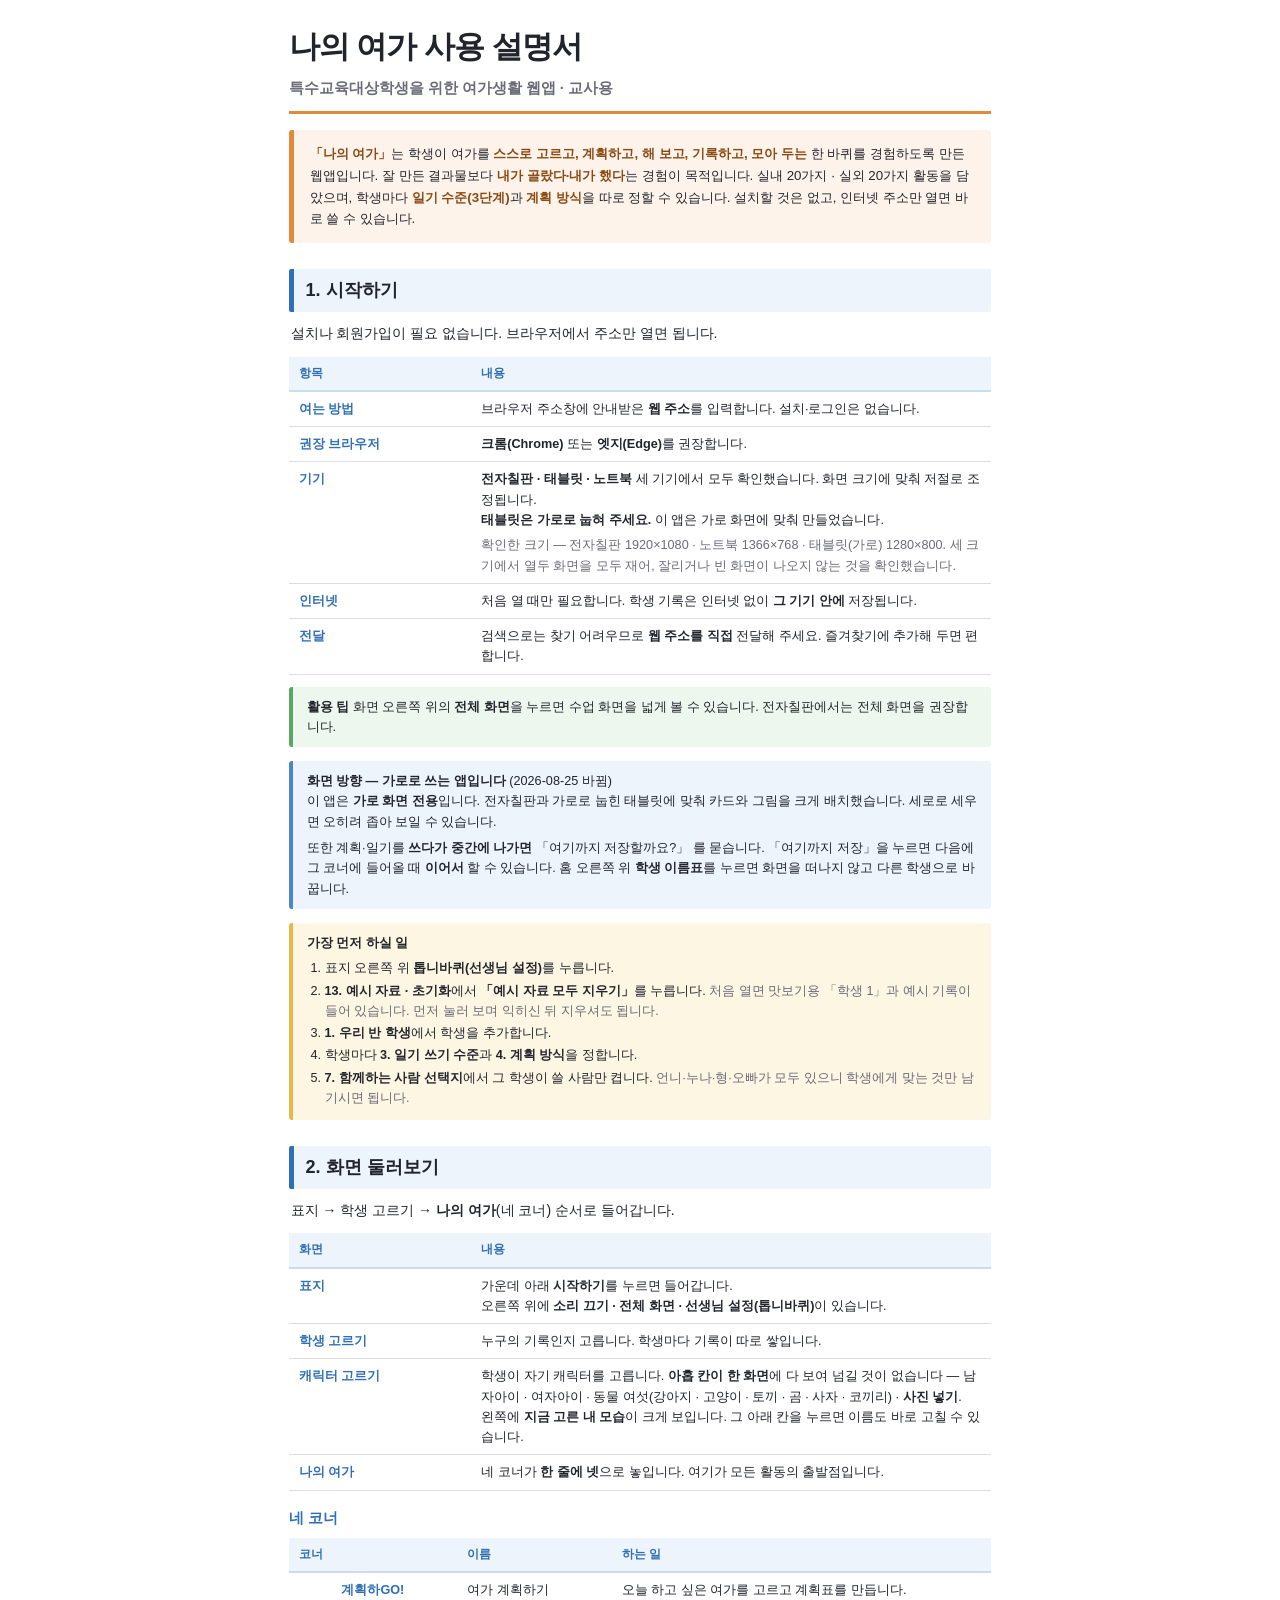
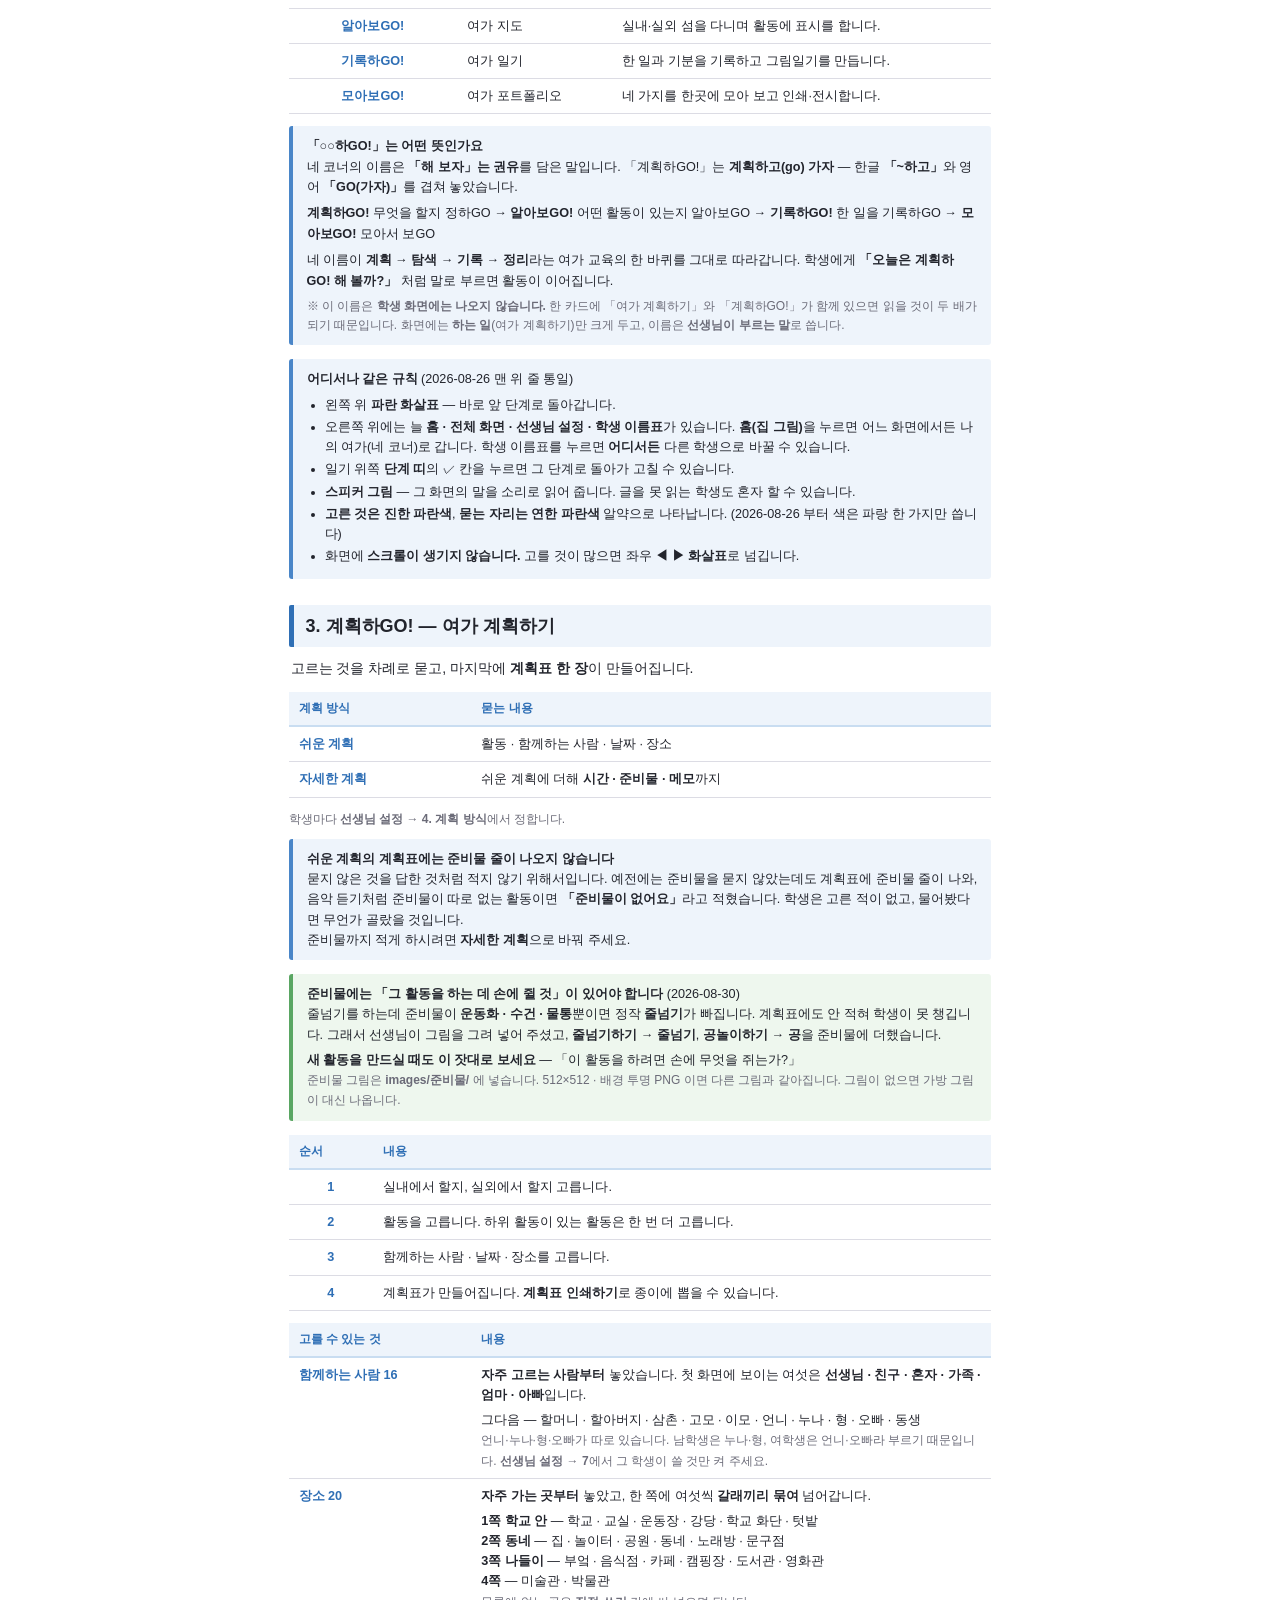
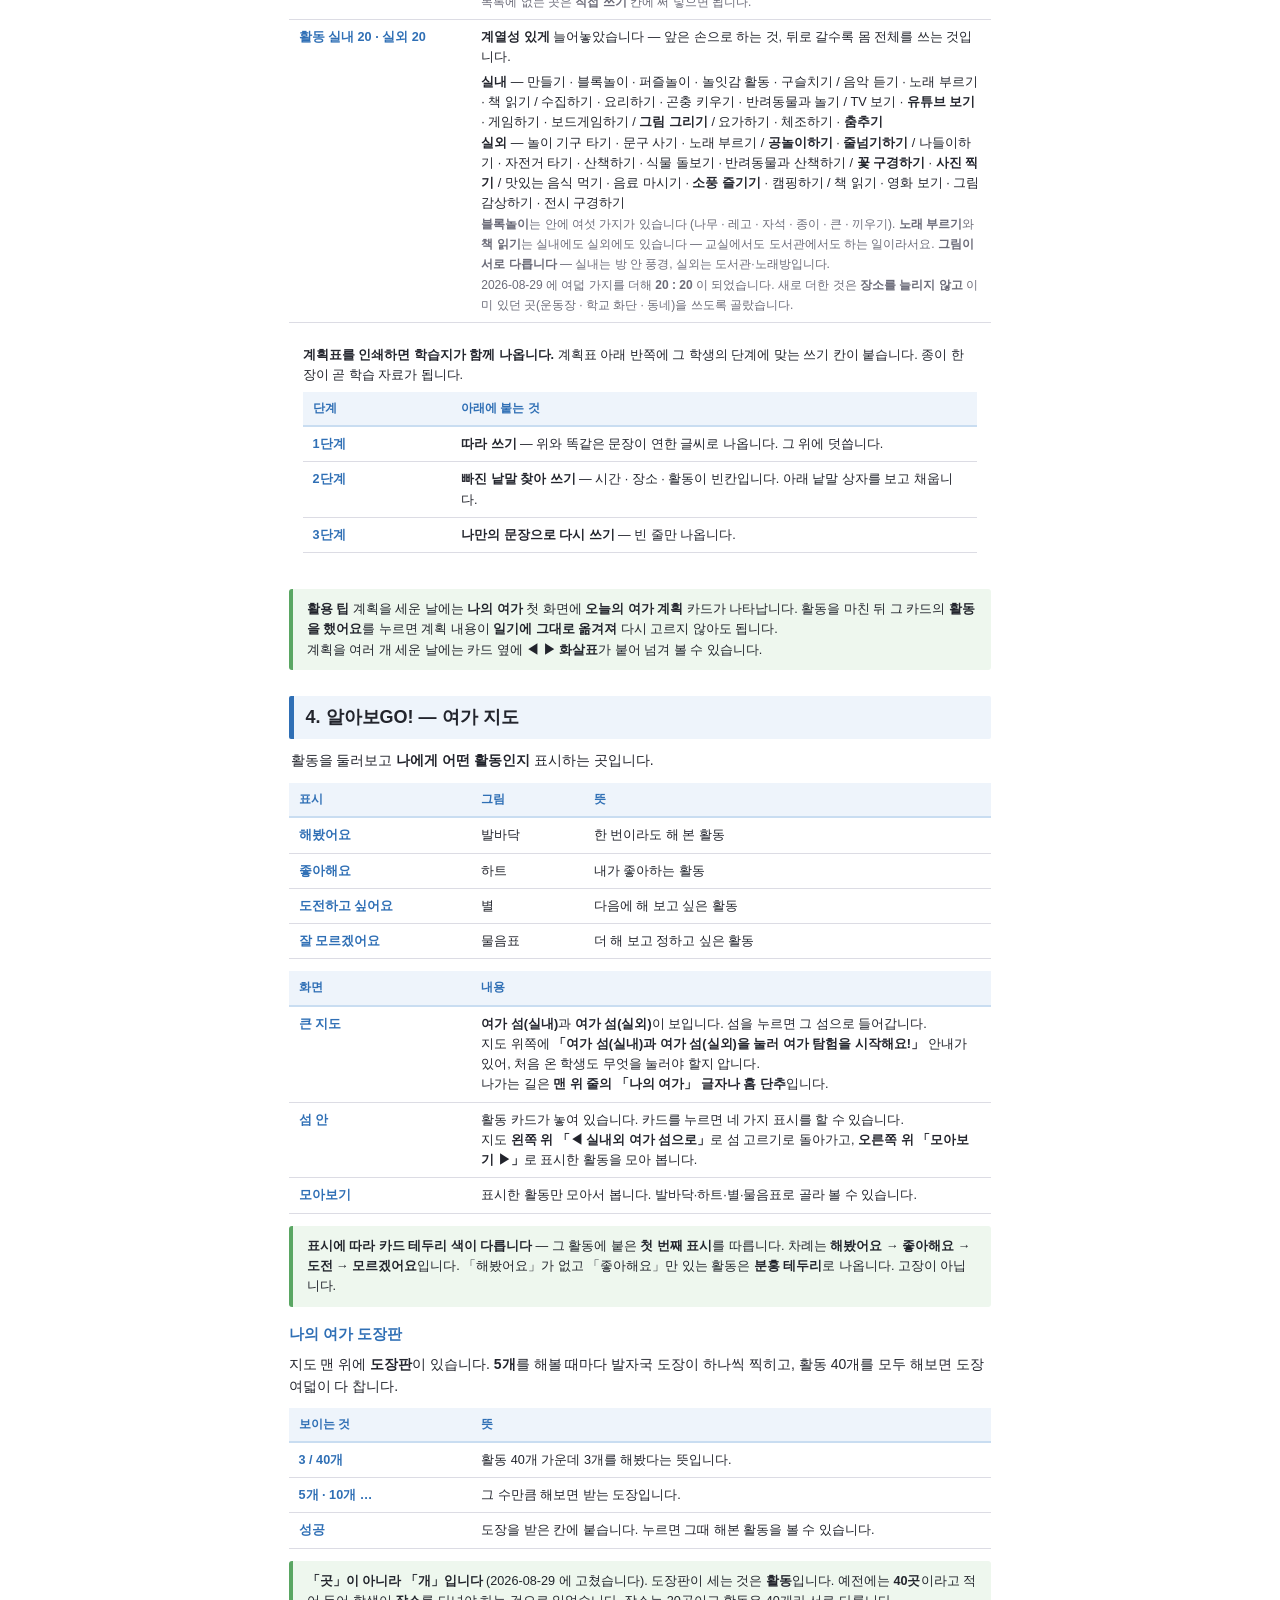
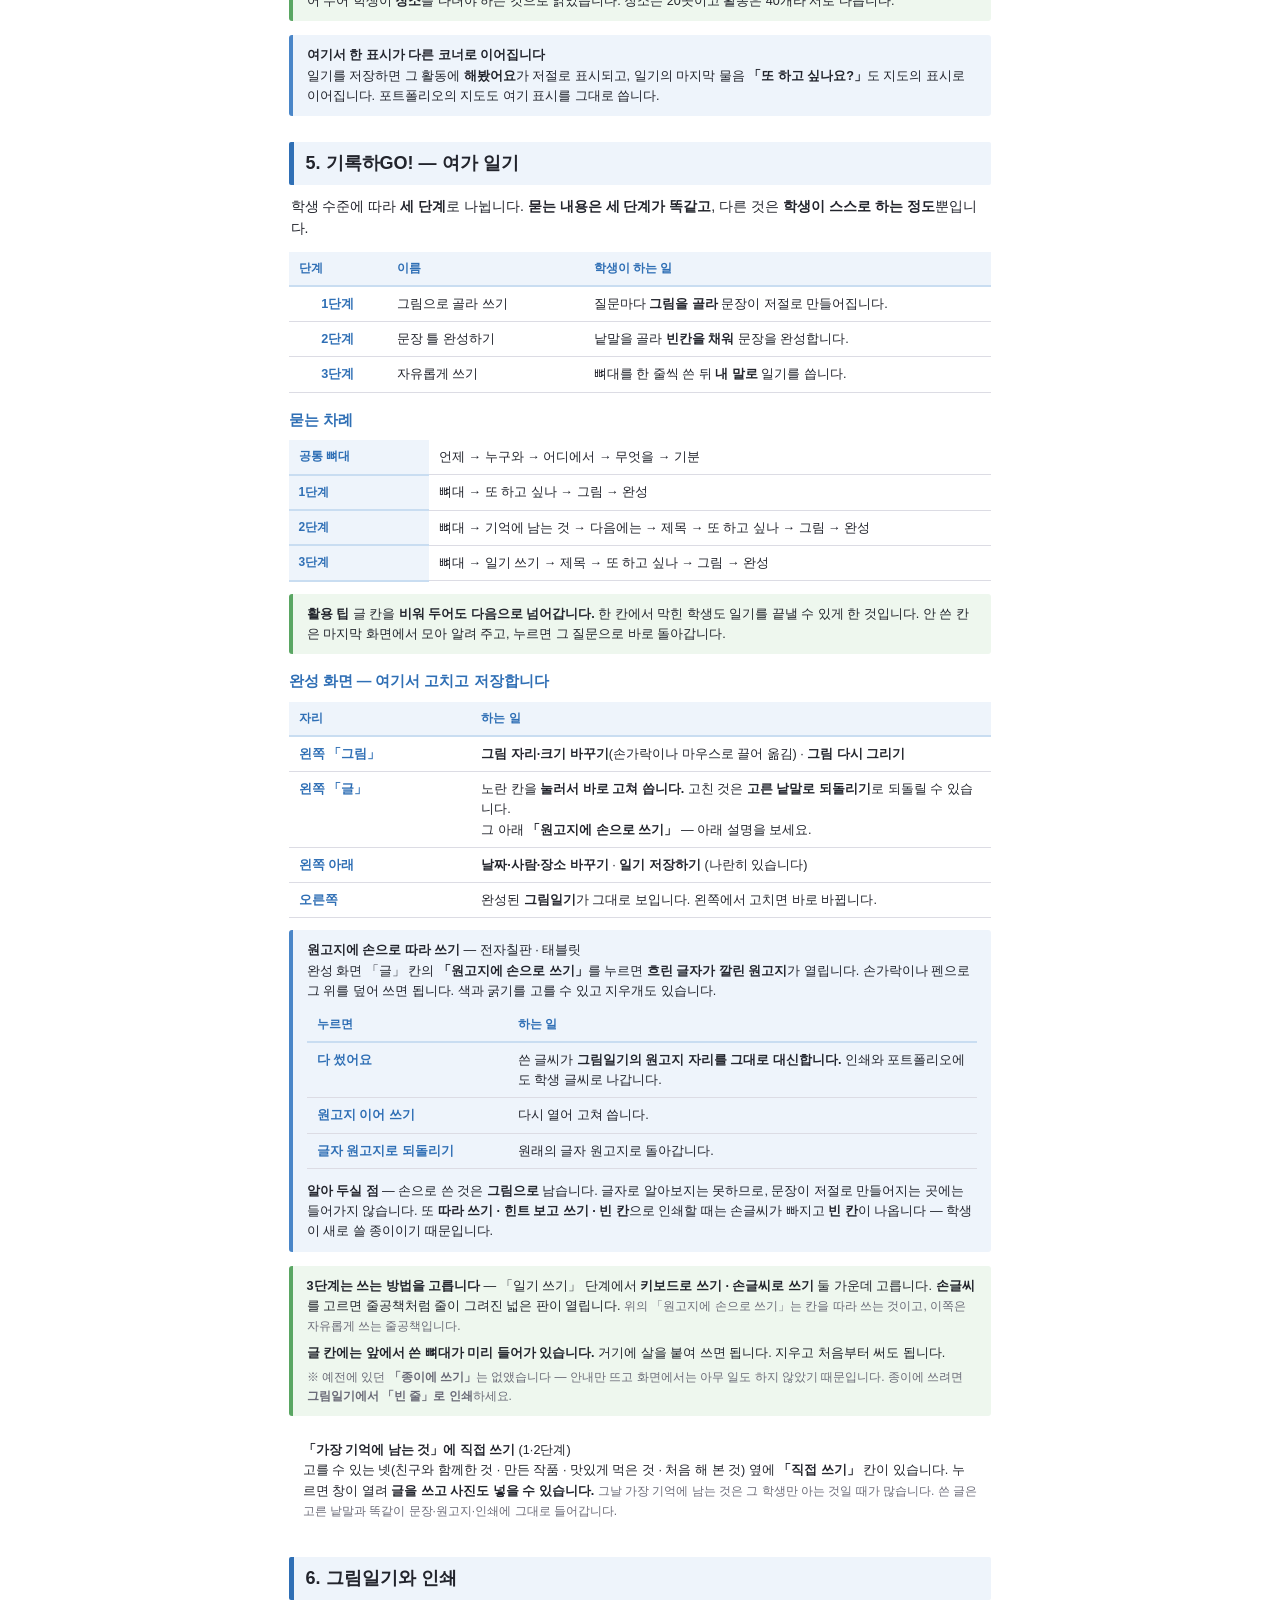
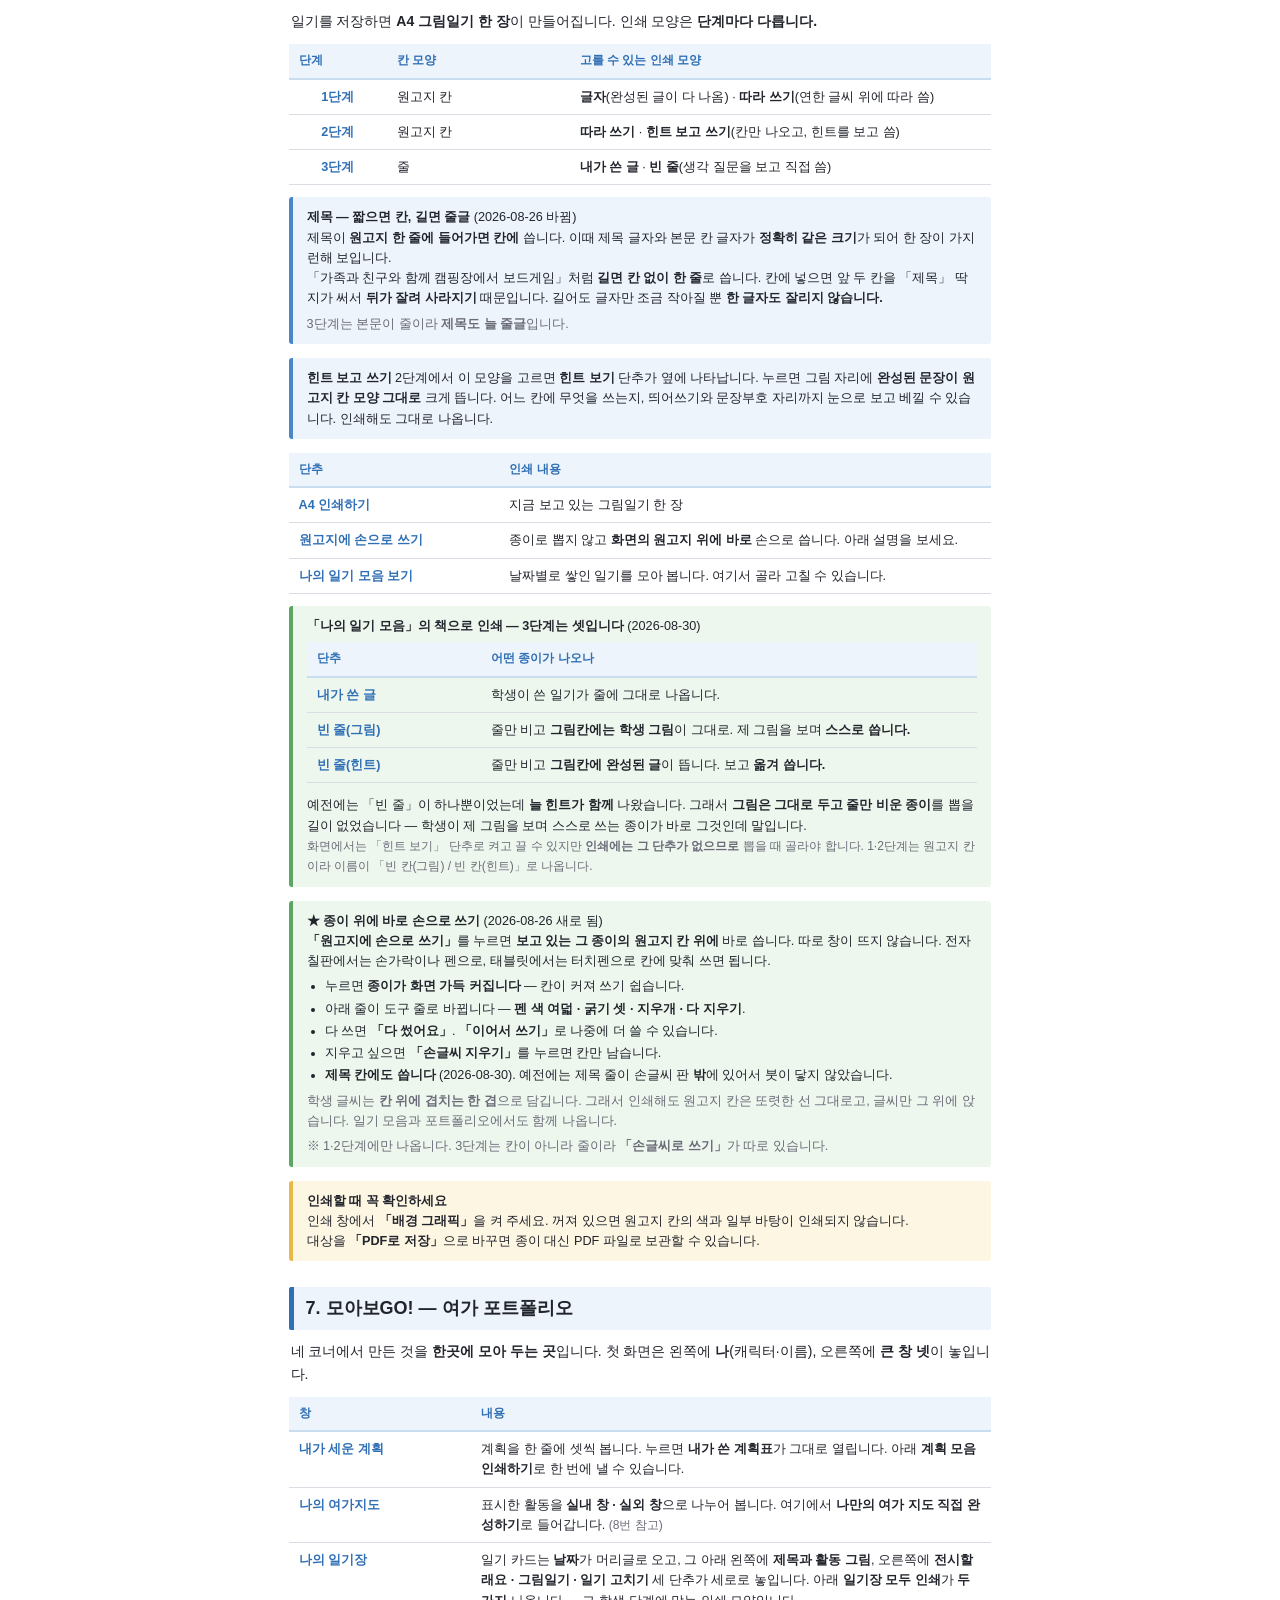
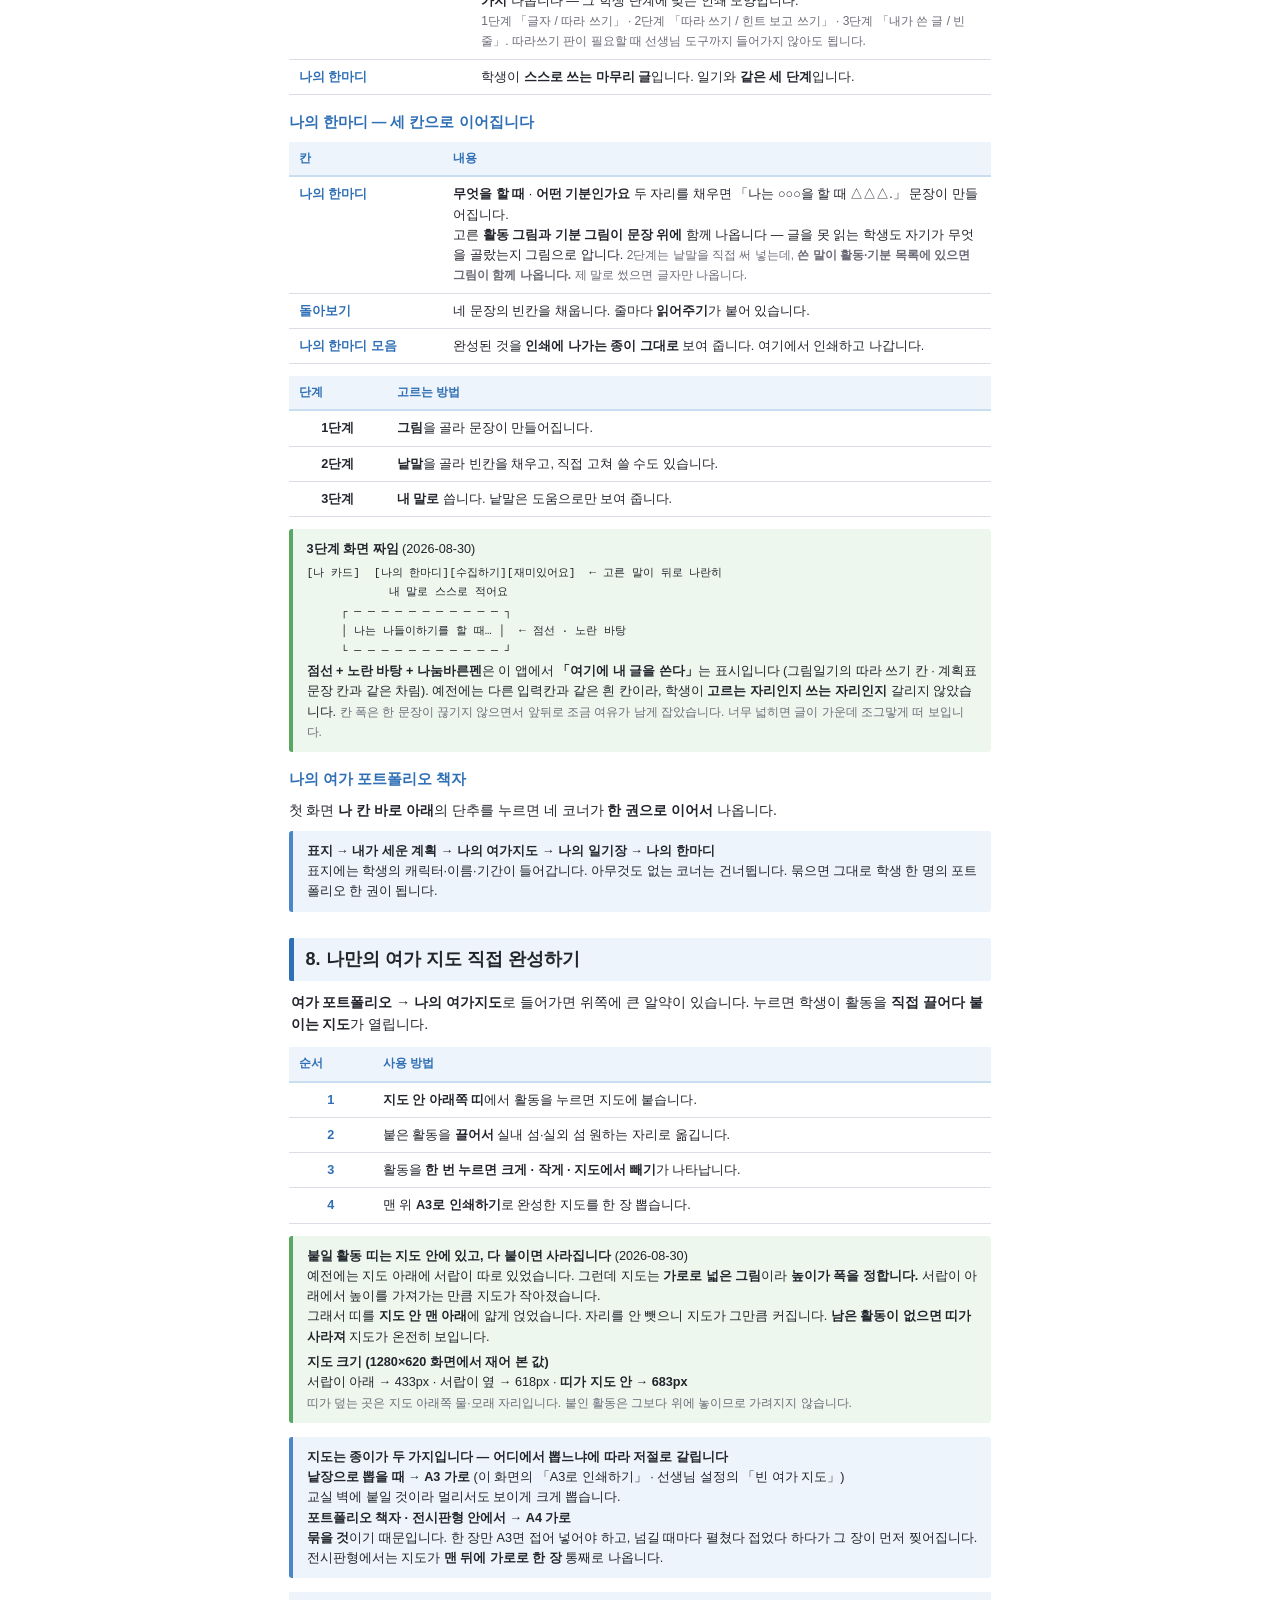
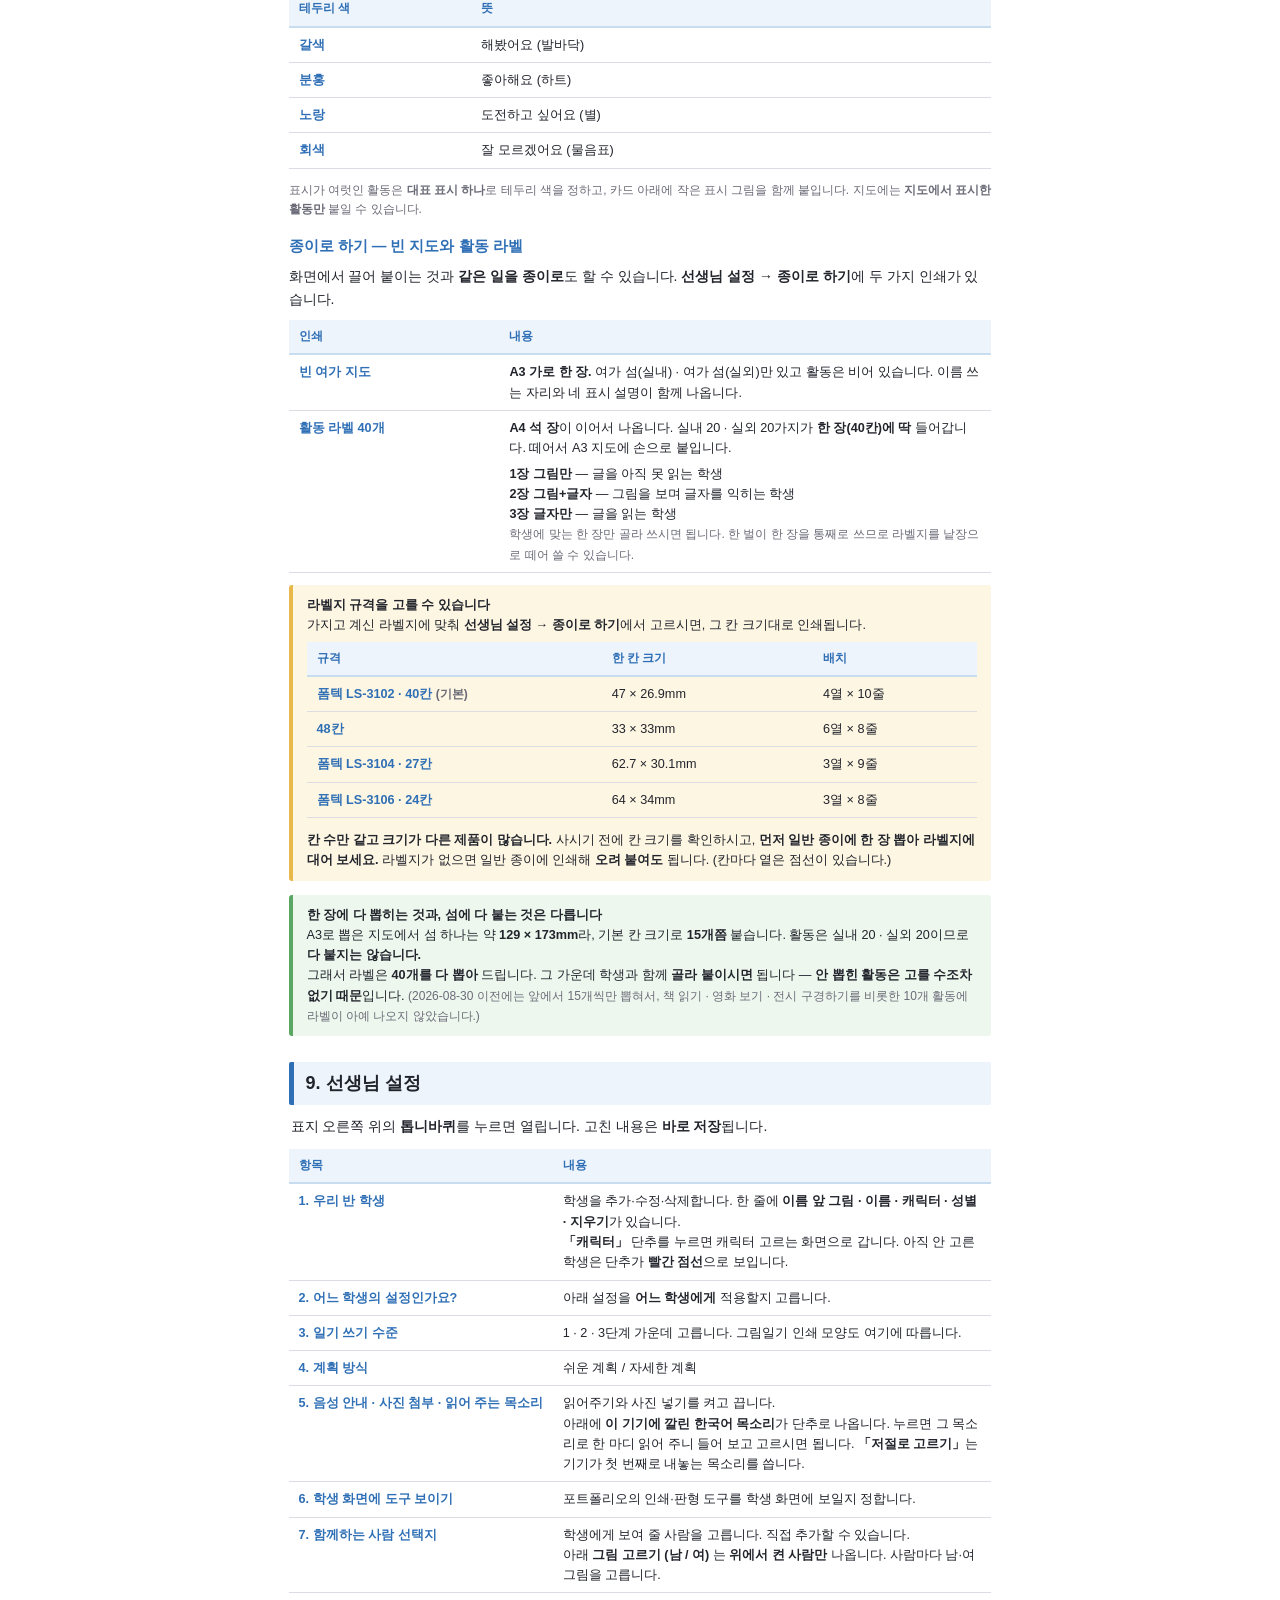
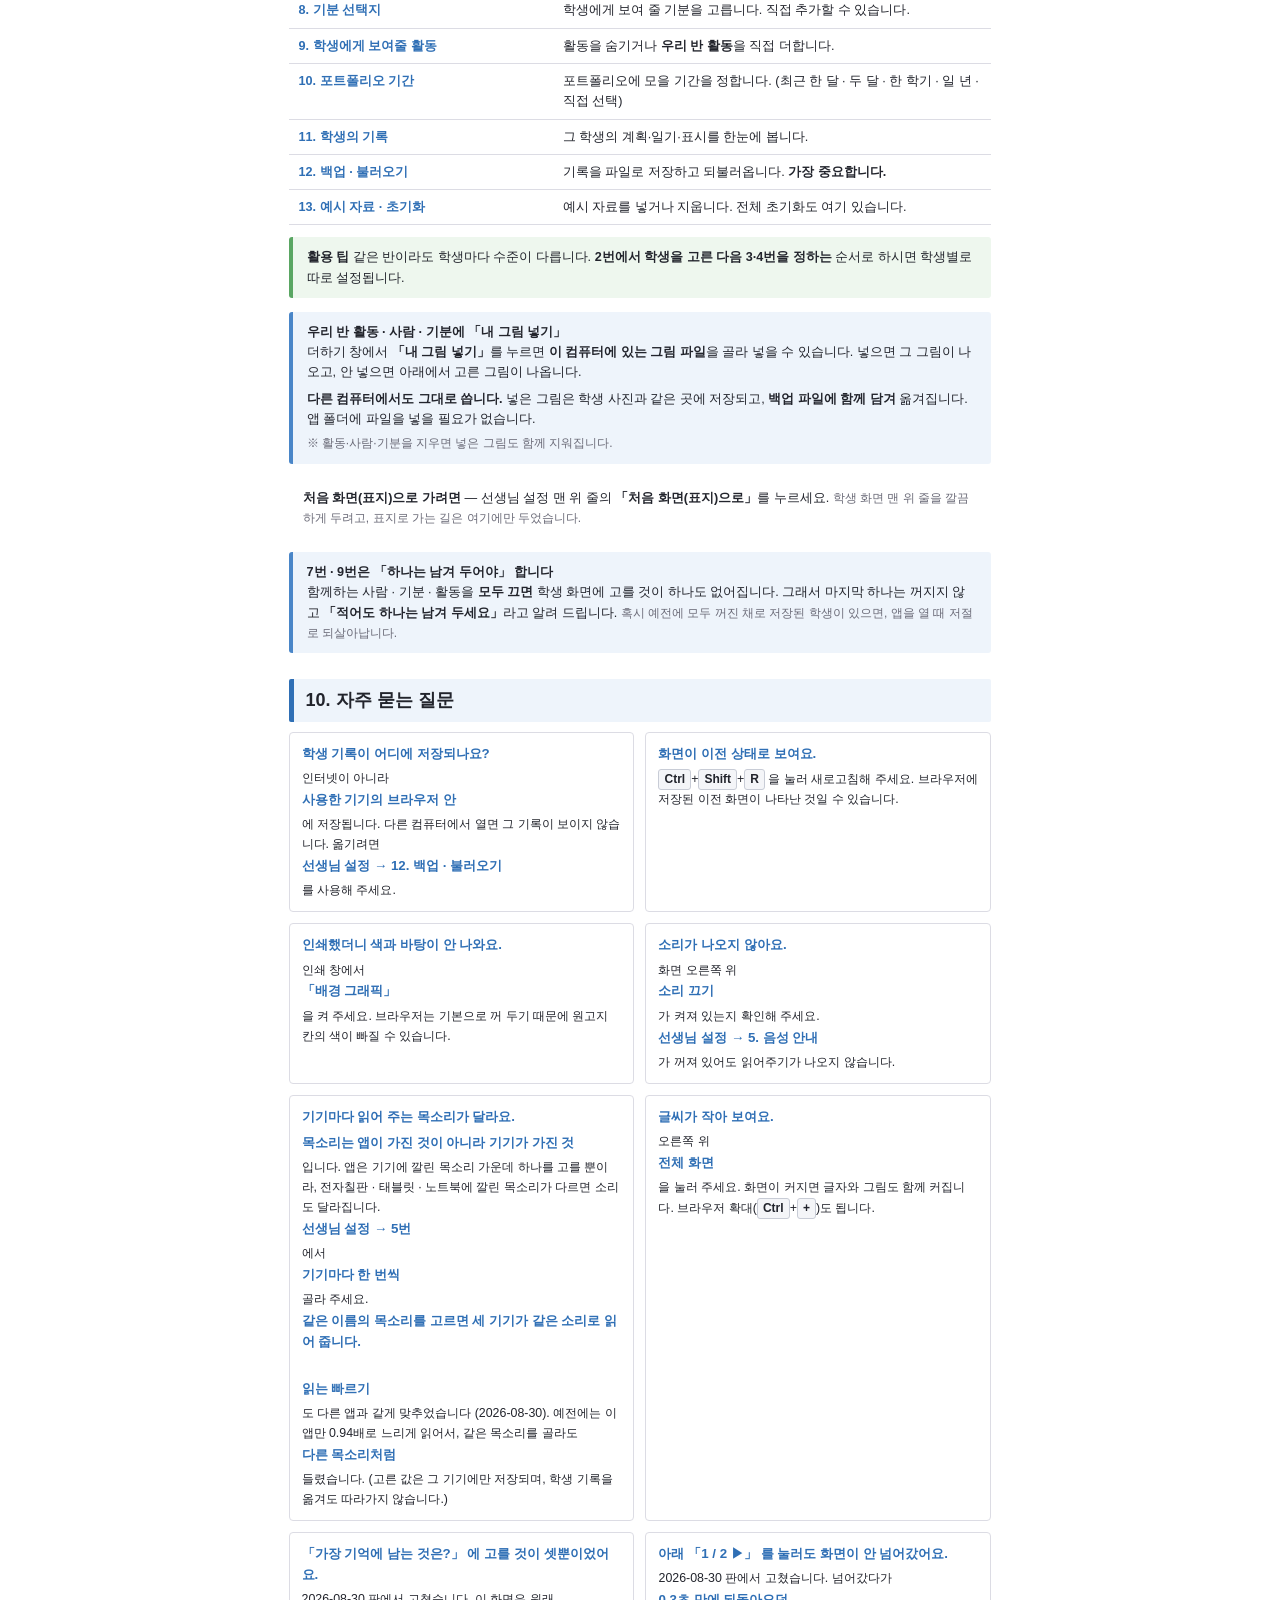
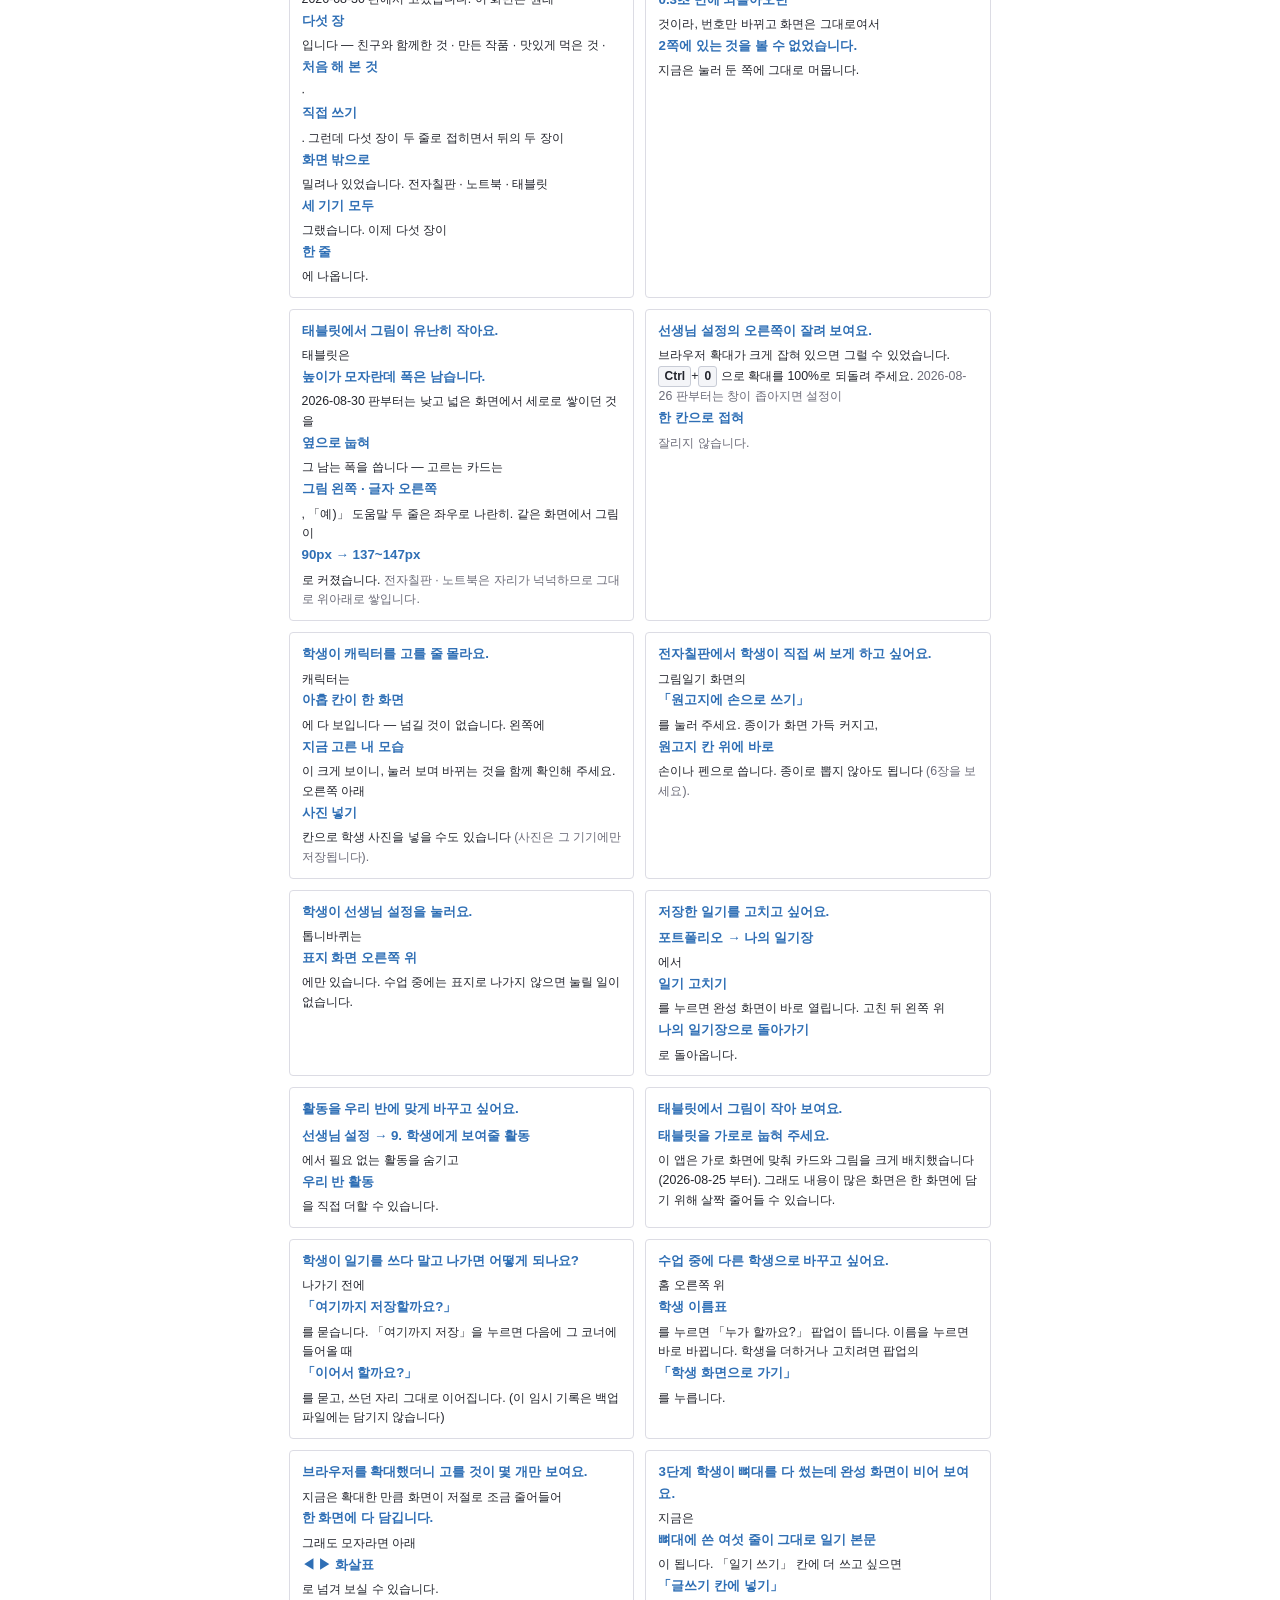
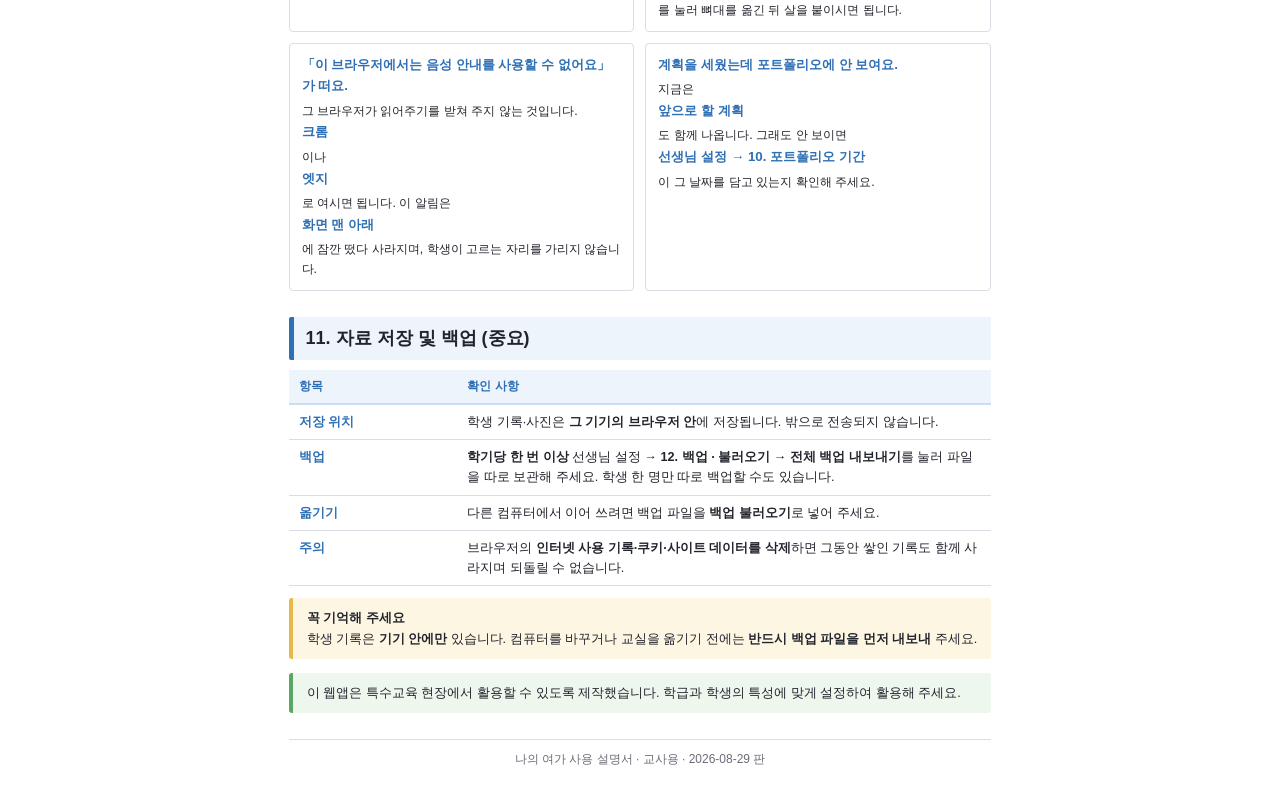
==== commit 6151c223: "가나다라 — 세 기기에서 스크롤 없이 끝까지 가) 쪽넘김 ▶ 가 0.3초 만에 되돌아오던 것 (다시 잰 뒤 보던 쪽으로 되돌려 놓음) 나) 낮은 화면에서 문장 틀과 카드 둘레 여백" ====
--- a/사용설명서(교사용).html
+++ b/사용설명서(교사용).html
@@ -799,6 +799,25 @@
     오른쪽 위 <b>전체 화면</b>을 눌러 주세요. 화면이 커지면 글자와 그림도 함께 커집니다.
     브라우저 확대(<span class="key">Ctrl</span>+<span class="key">+</span>)도 됩니다.</div>
 
+  <div class="q"><b>「가장 기억에 남는 것은?」 에 고를 것이 셋뿐이었어요.</b>
+    2026-08-30 판에서 고쳤습니다. 이 화면은 원래 <b>다섯 장</b>입니다 —
+    친구와 함께한 것 · 만든 작품 · 맛있게 먹은 것 · <b>처음 해 본 것</b> · <b>직접 쓰기</b>.
+    그런데 다섯 장이 두 줄로 접히면서 뒤의 두 장이 <b>화면 밖으로</b> 밀려나 있었습니다.
+    전자칠판 · 노트북 · 태블릿 <b>세 기기 모두</b> 그랬습니다.
+    이제 다섯 장이 <b>한 줄</b>에 나옵니다.</div>
+
+  <div class="q"><b>아래 「1 / 2 ▶」 를 눌러도 화면이 안 넘어갔어요.</b>
+    2026-08-30 판에서 고쳤습니다. 넘어갔다가 <b>0.3초 만에 되돌아오던</b> 것이라,
+    번호만 바뀌고 화면은 그대로여서 <b>2쪽에 있는 것을 볼 수 없었습니다.</b>
+    지금은 눌러 둔 쪽에 그대로 머뭅니다.</div>
+
+  <div class="q"><b>태블릿에서 그림이 유난히 작아요.</b>
+    태블릿은 <b>높이가 모자란데 폭은 남습니다.</b> 2026-08-30 판부터는 낮고 넓은 화면에서
+    세로로 쌓이던 것을 <b>옆으로 눕혀</b> 그 남는 폭을 씁니다 —
+    고르는 카드는 <b>그림 왼쪽 · 글자 오른쪽</b>, 「예)」 도움말 두 줄은 좌우로 나란히.
+    같은 화면에서 그림이 <b>90px → 137~147px</b> 로 커졌습니다.
+    <span class="muted">전자칠판 · 노트북은 자리가 넉넉하므로 그대로 위아래로 쌓입니다.</span></div>
+
   <div class="q"><b>선생님 설정의 오른쪽이 잘려 보여요.</b>
     브라우저 확대가 크게 잡혀 있으면 그럴 수 있었습니다.
     <span class="key">Ctrl</span>+<span class="key">0</span> 으로 확대를 100%로 되돌려 주세요.
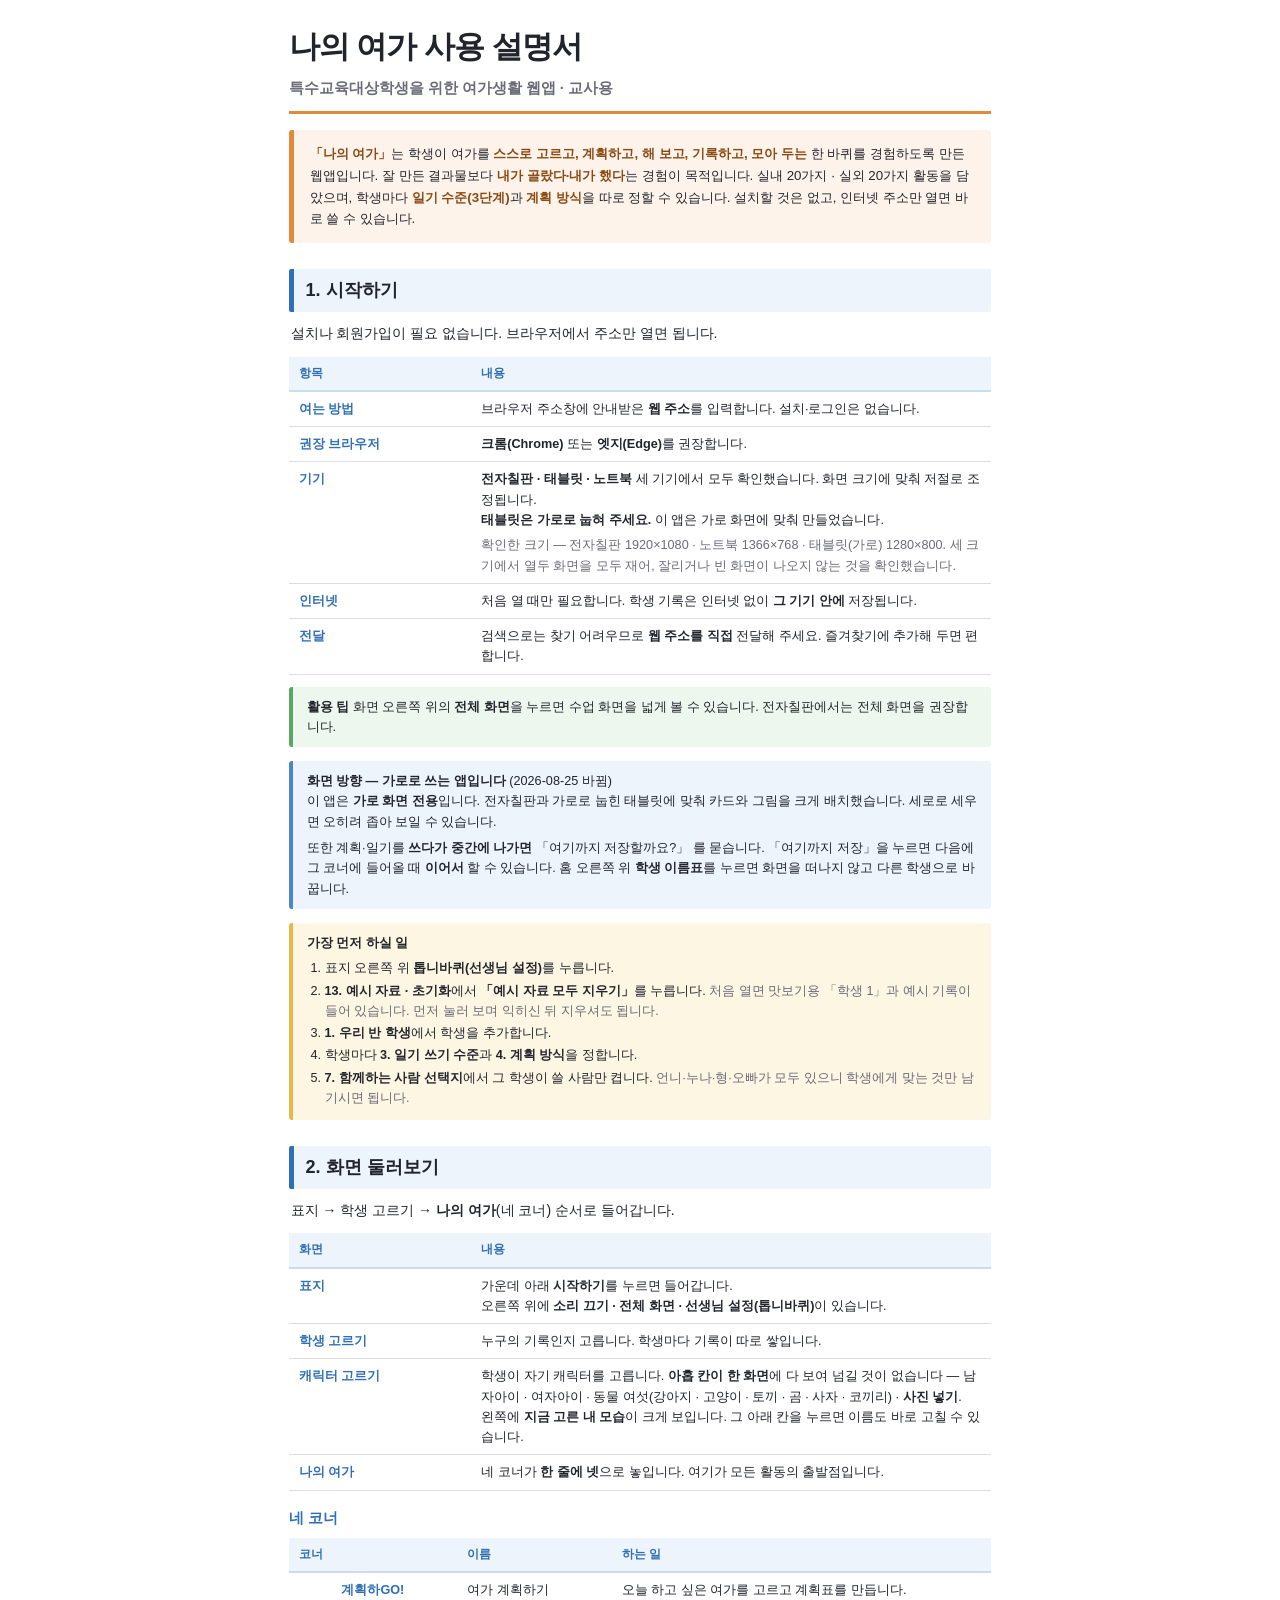
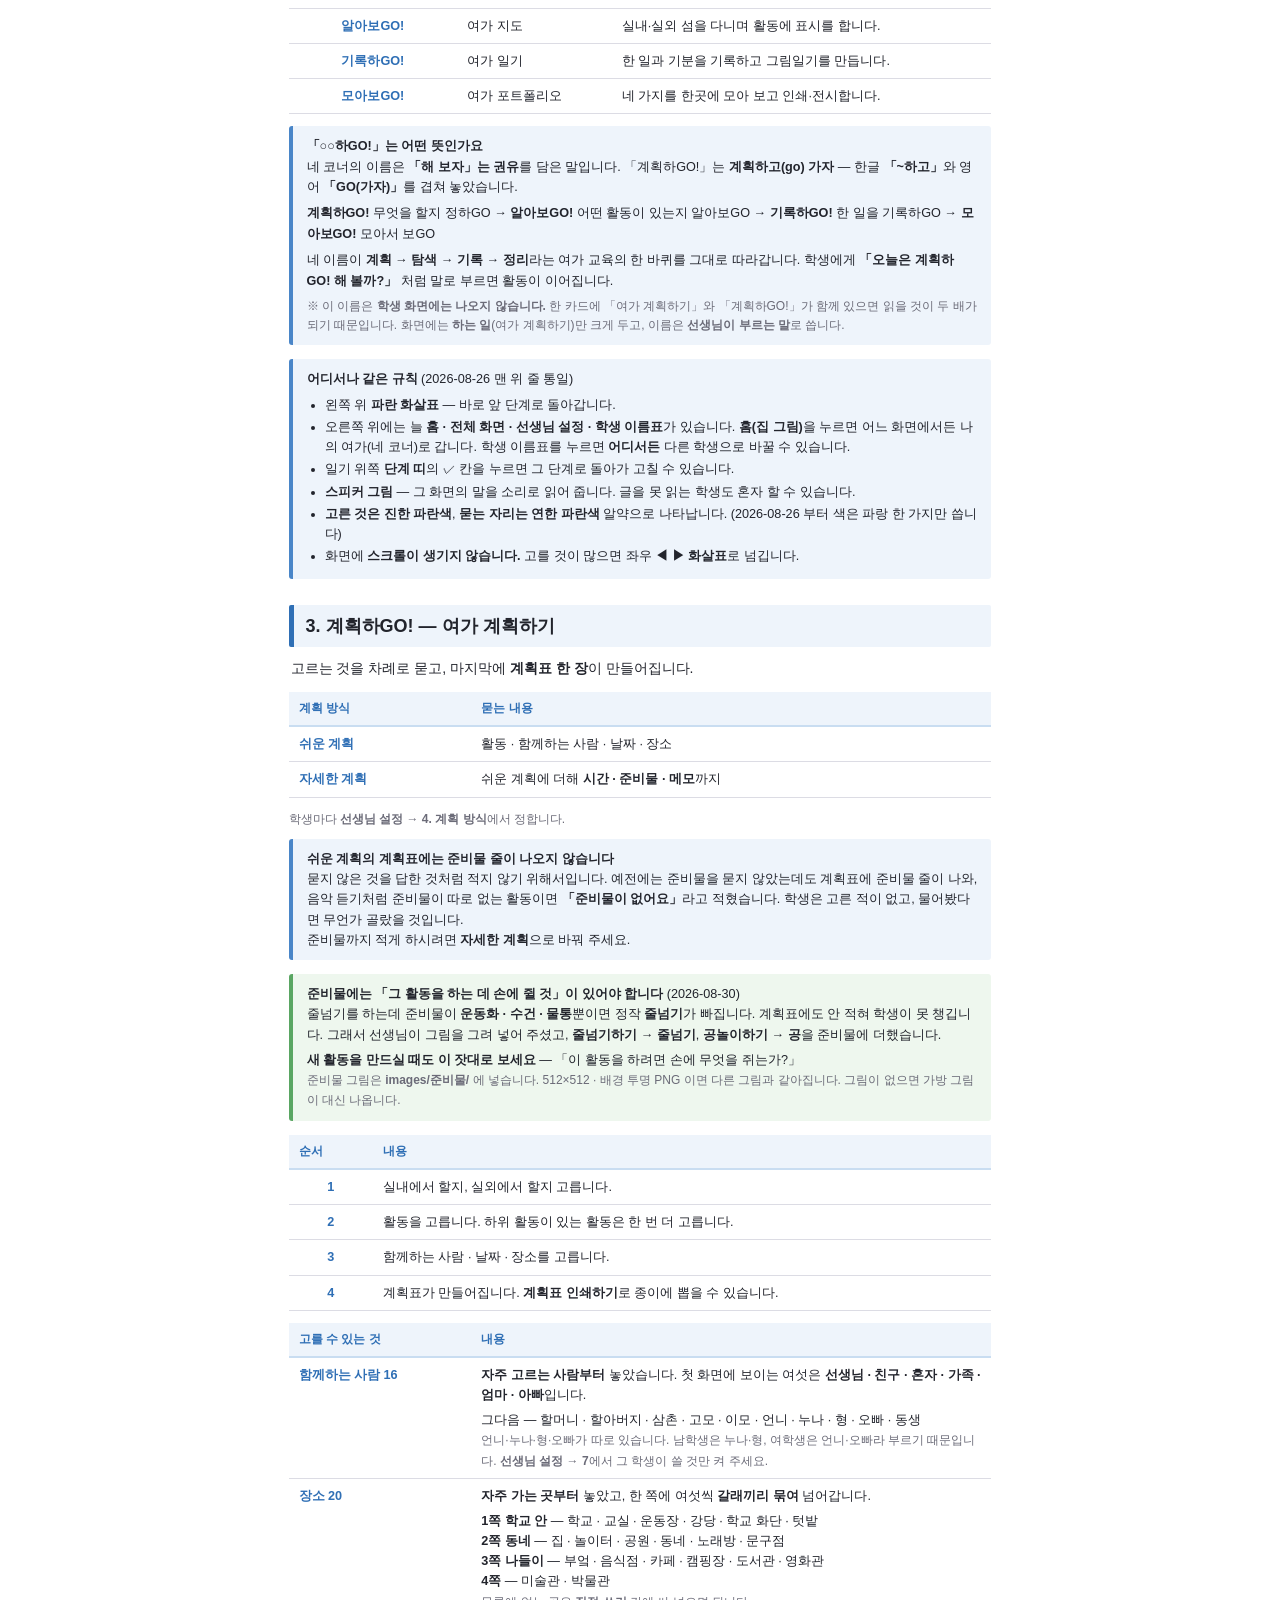
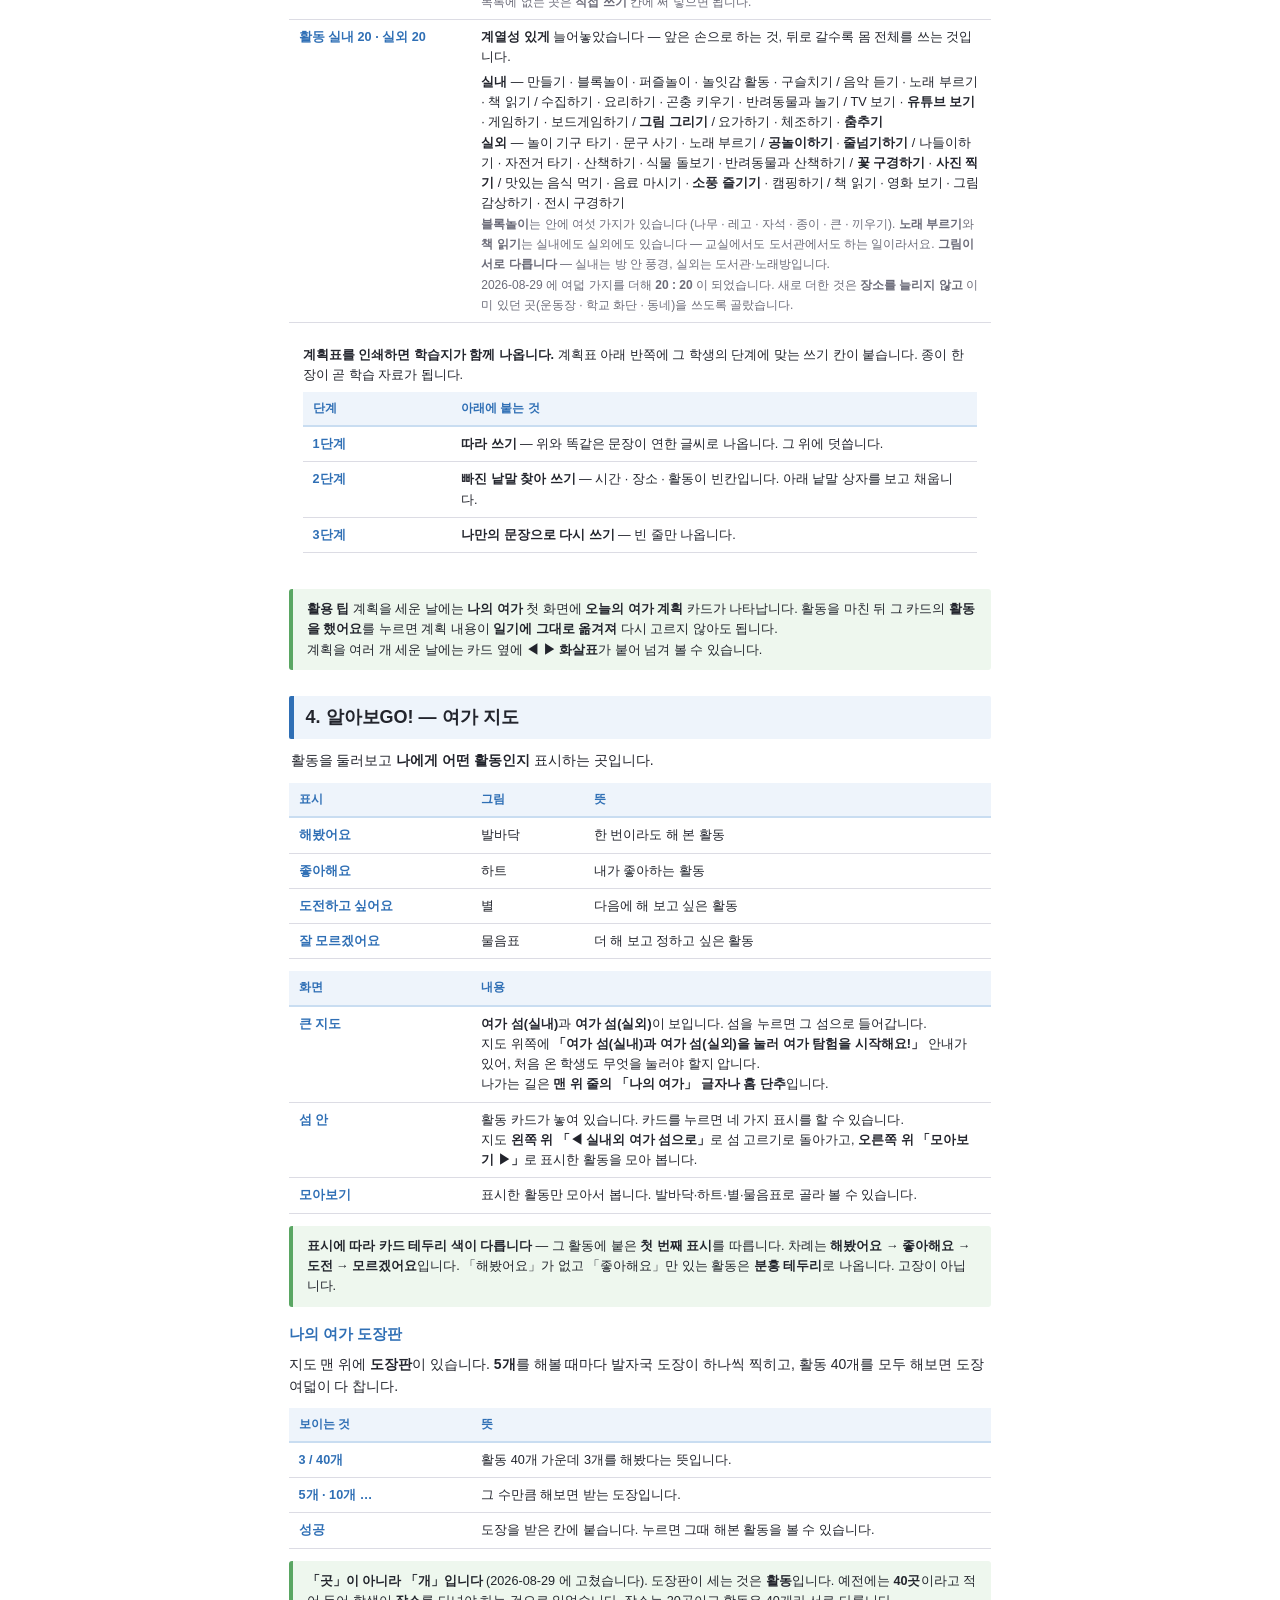
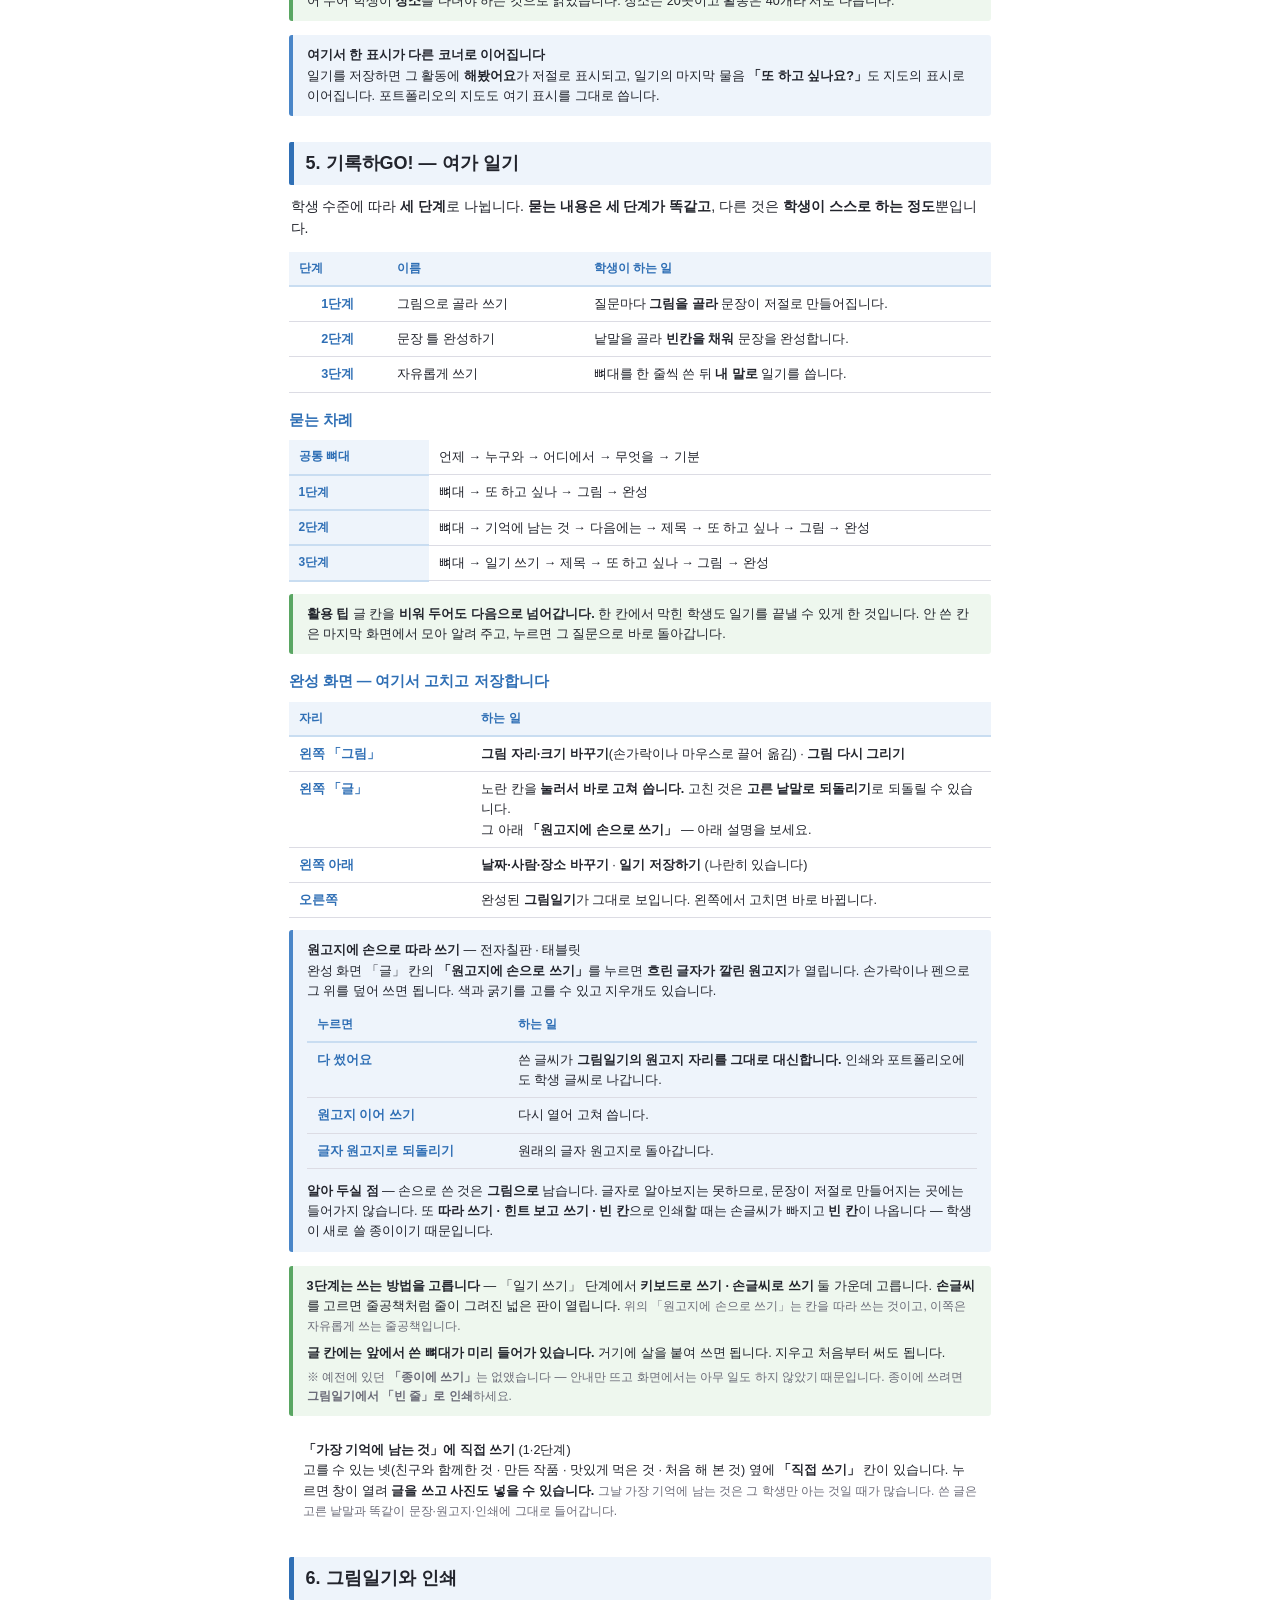
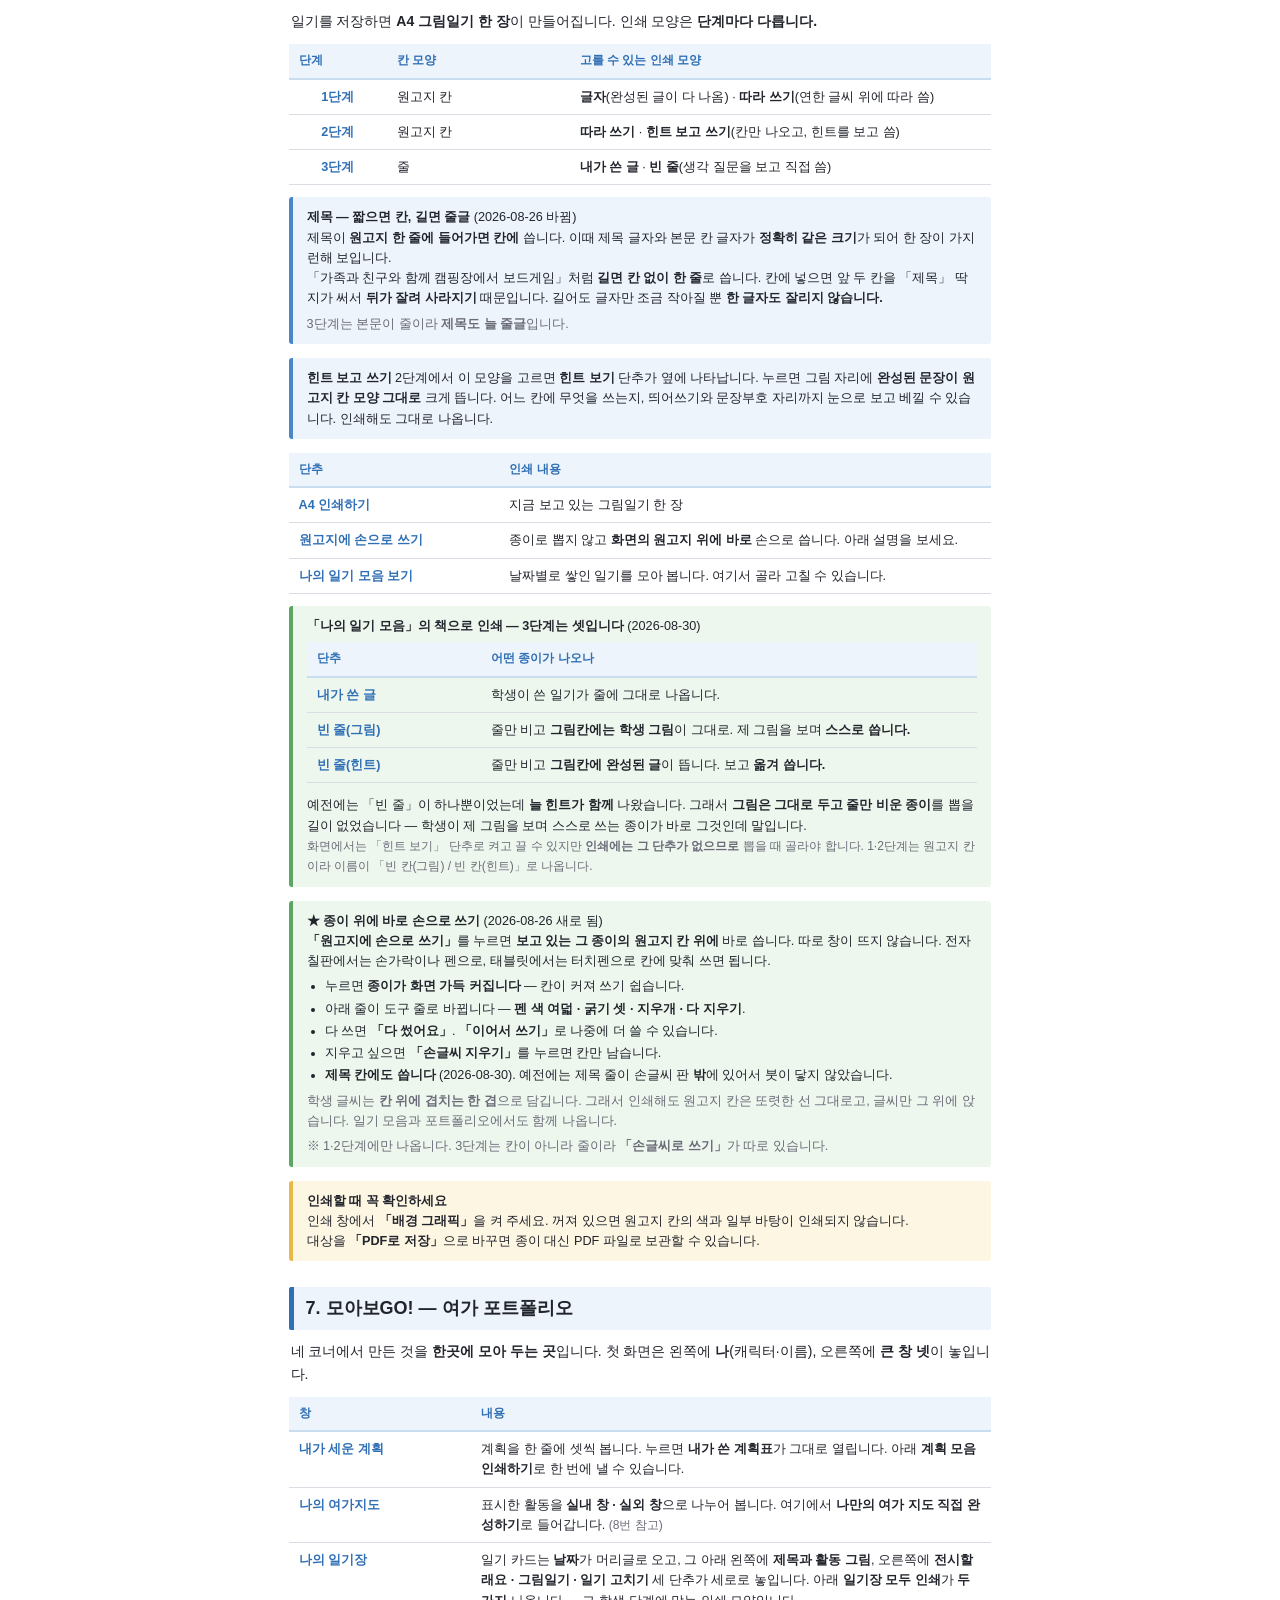
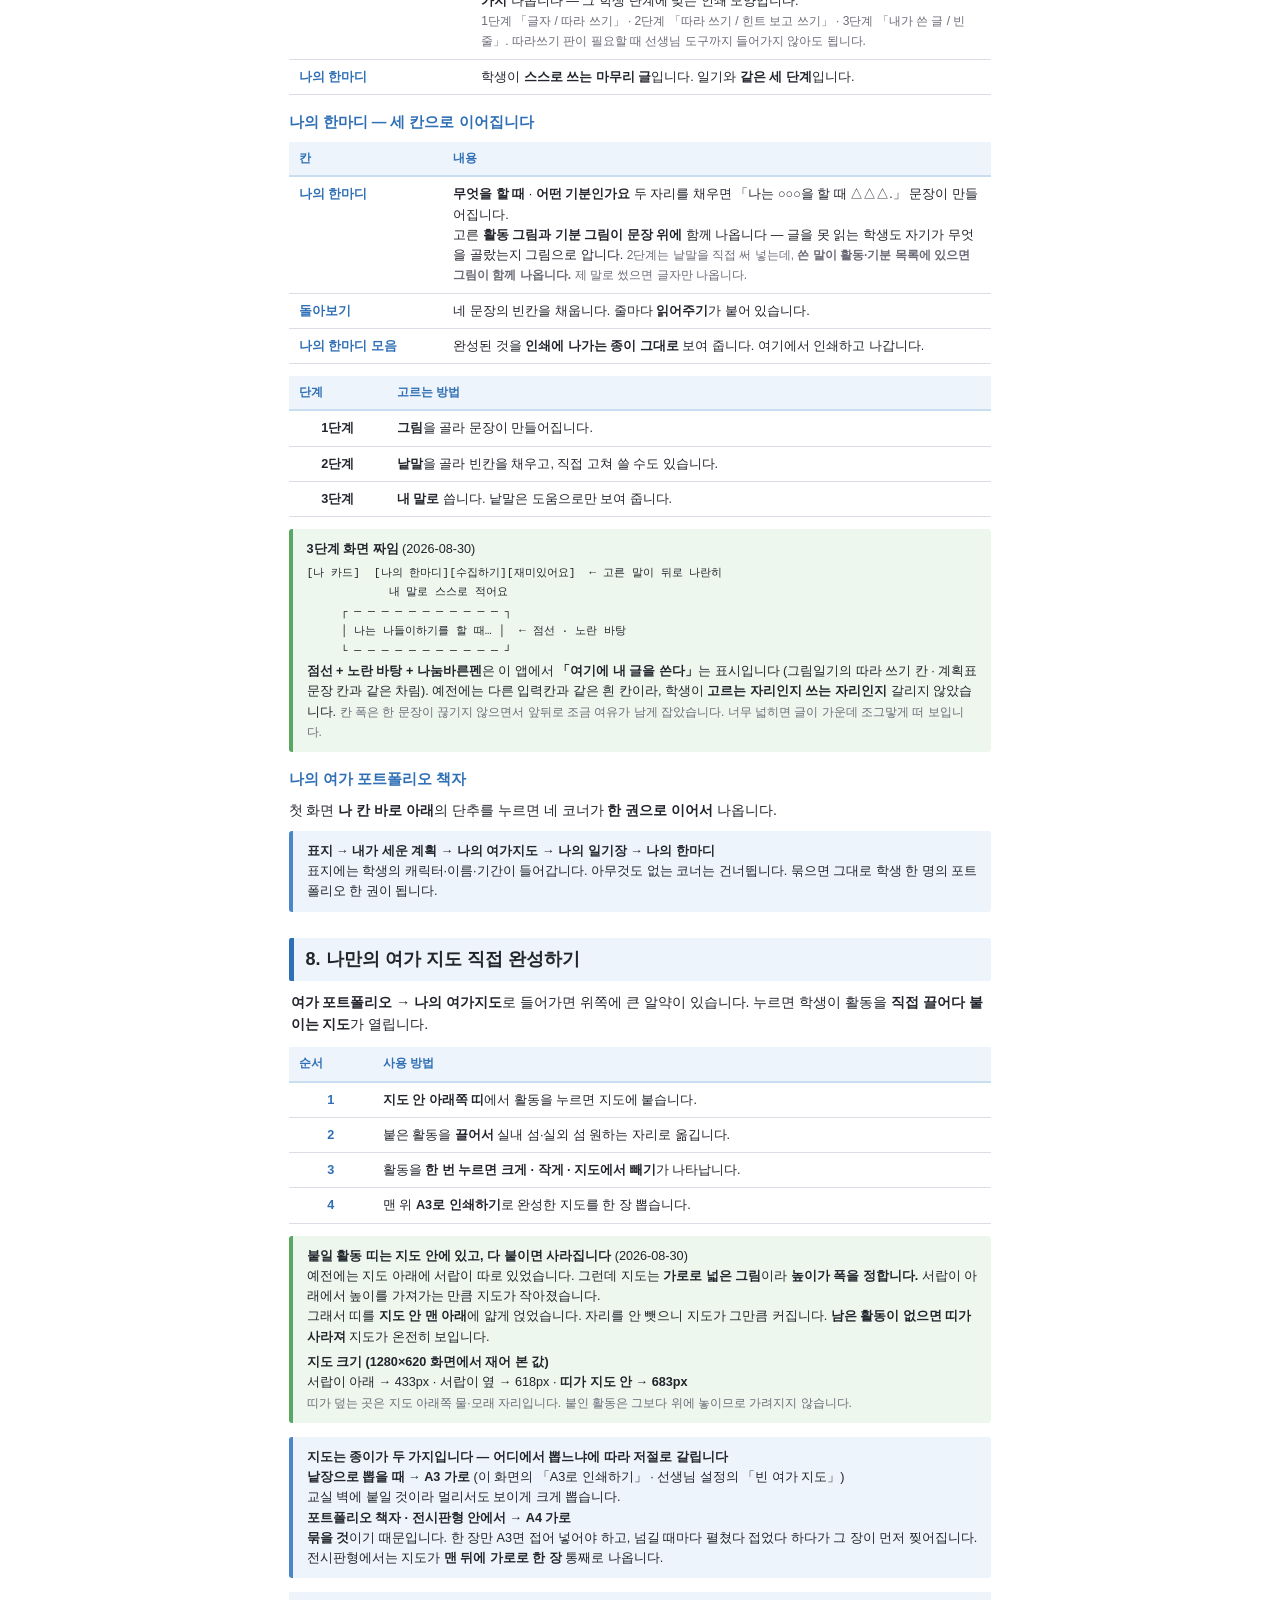
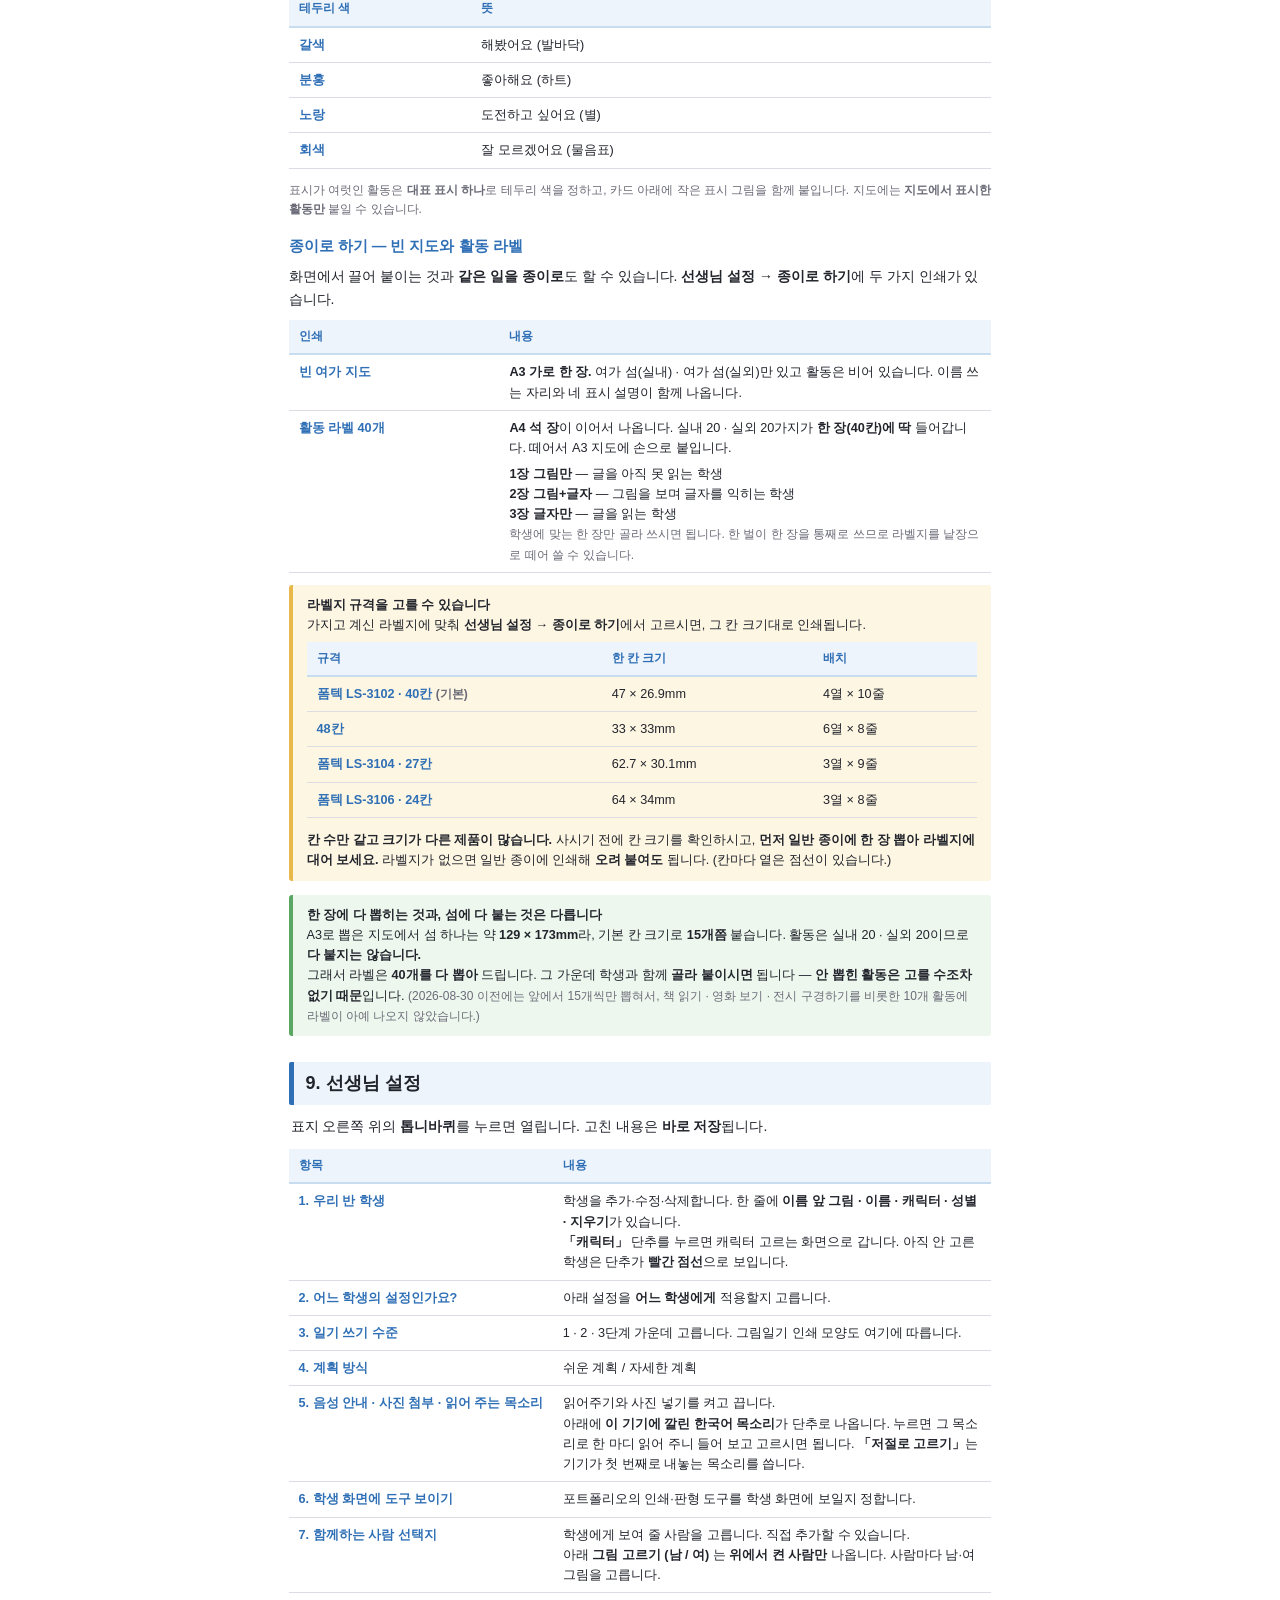
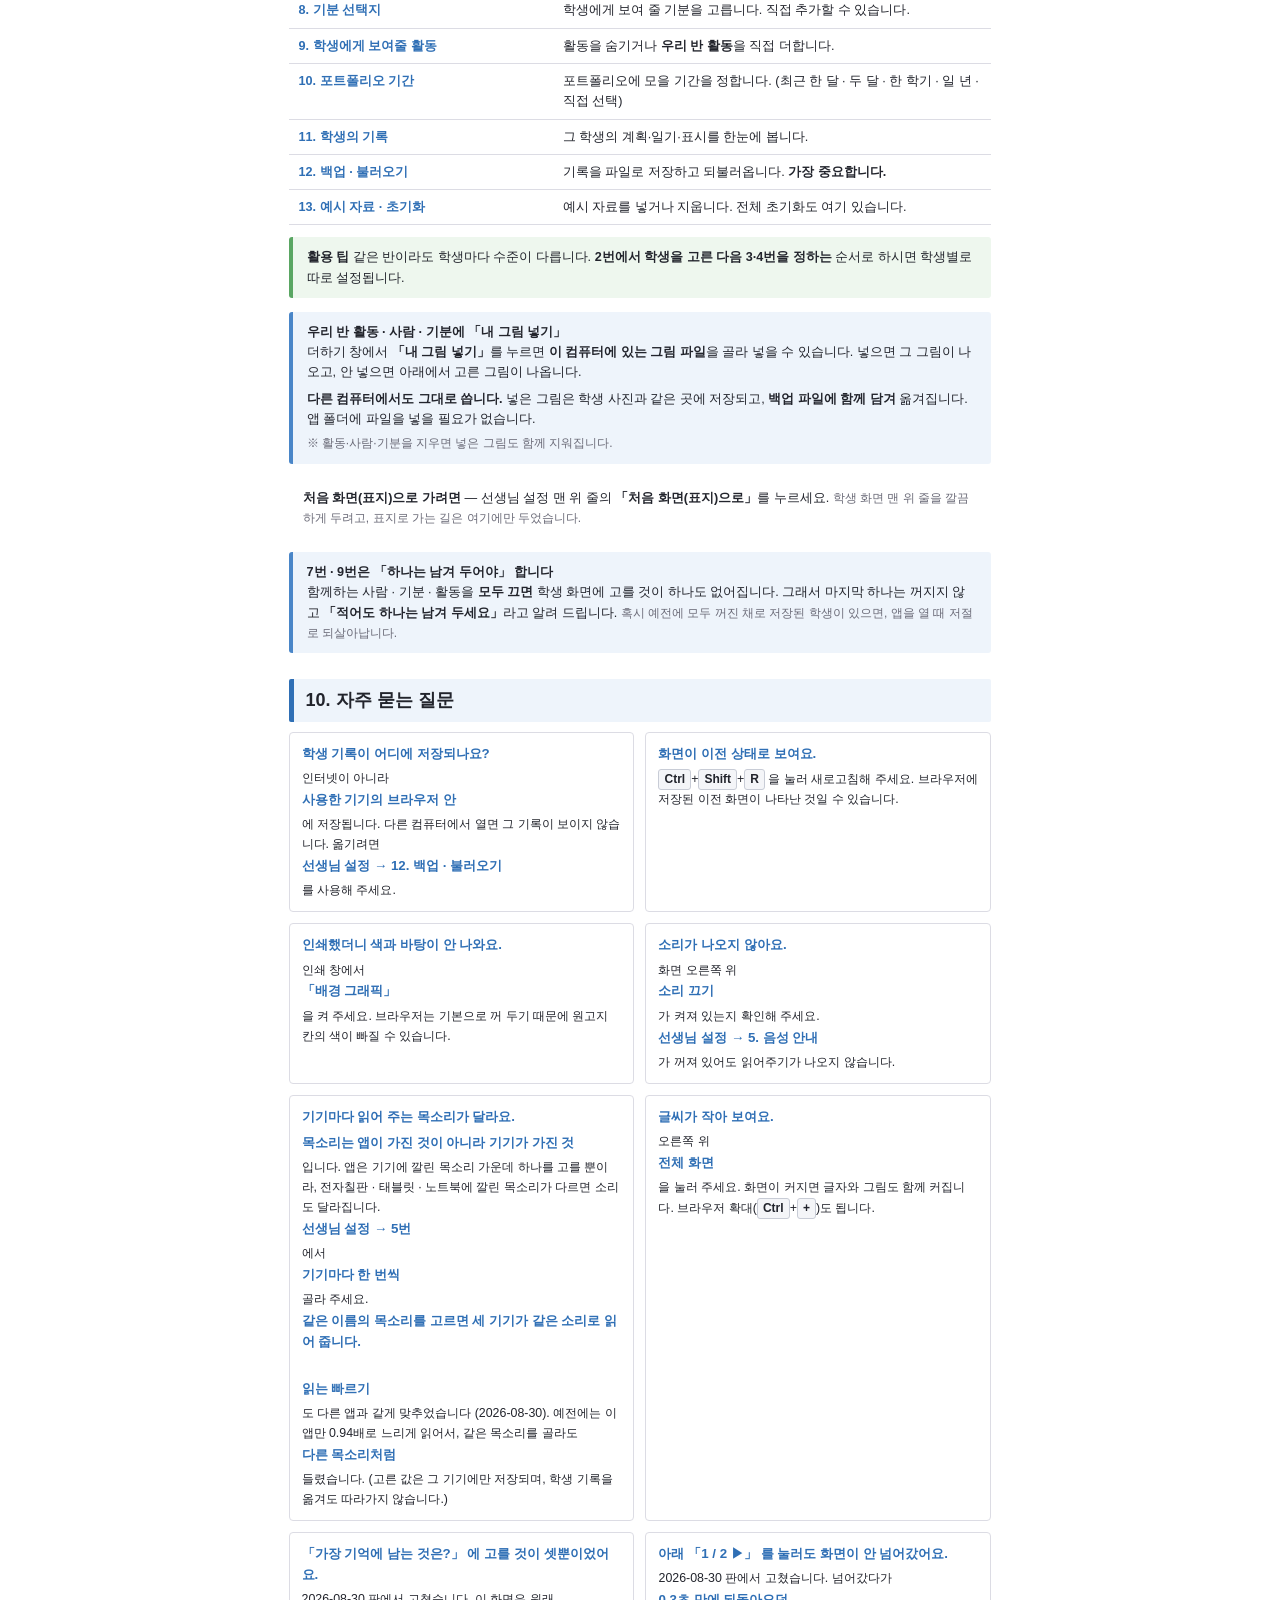
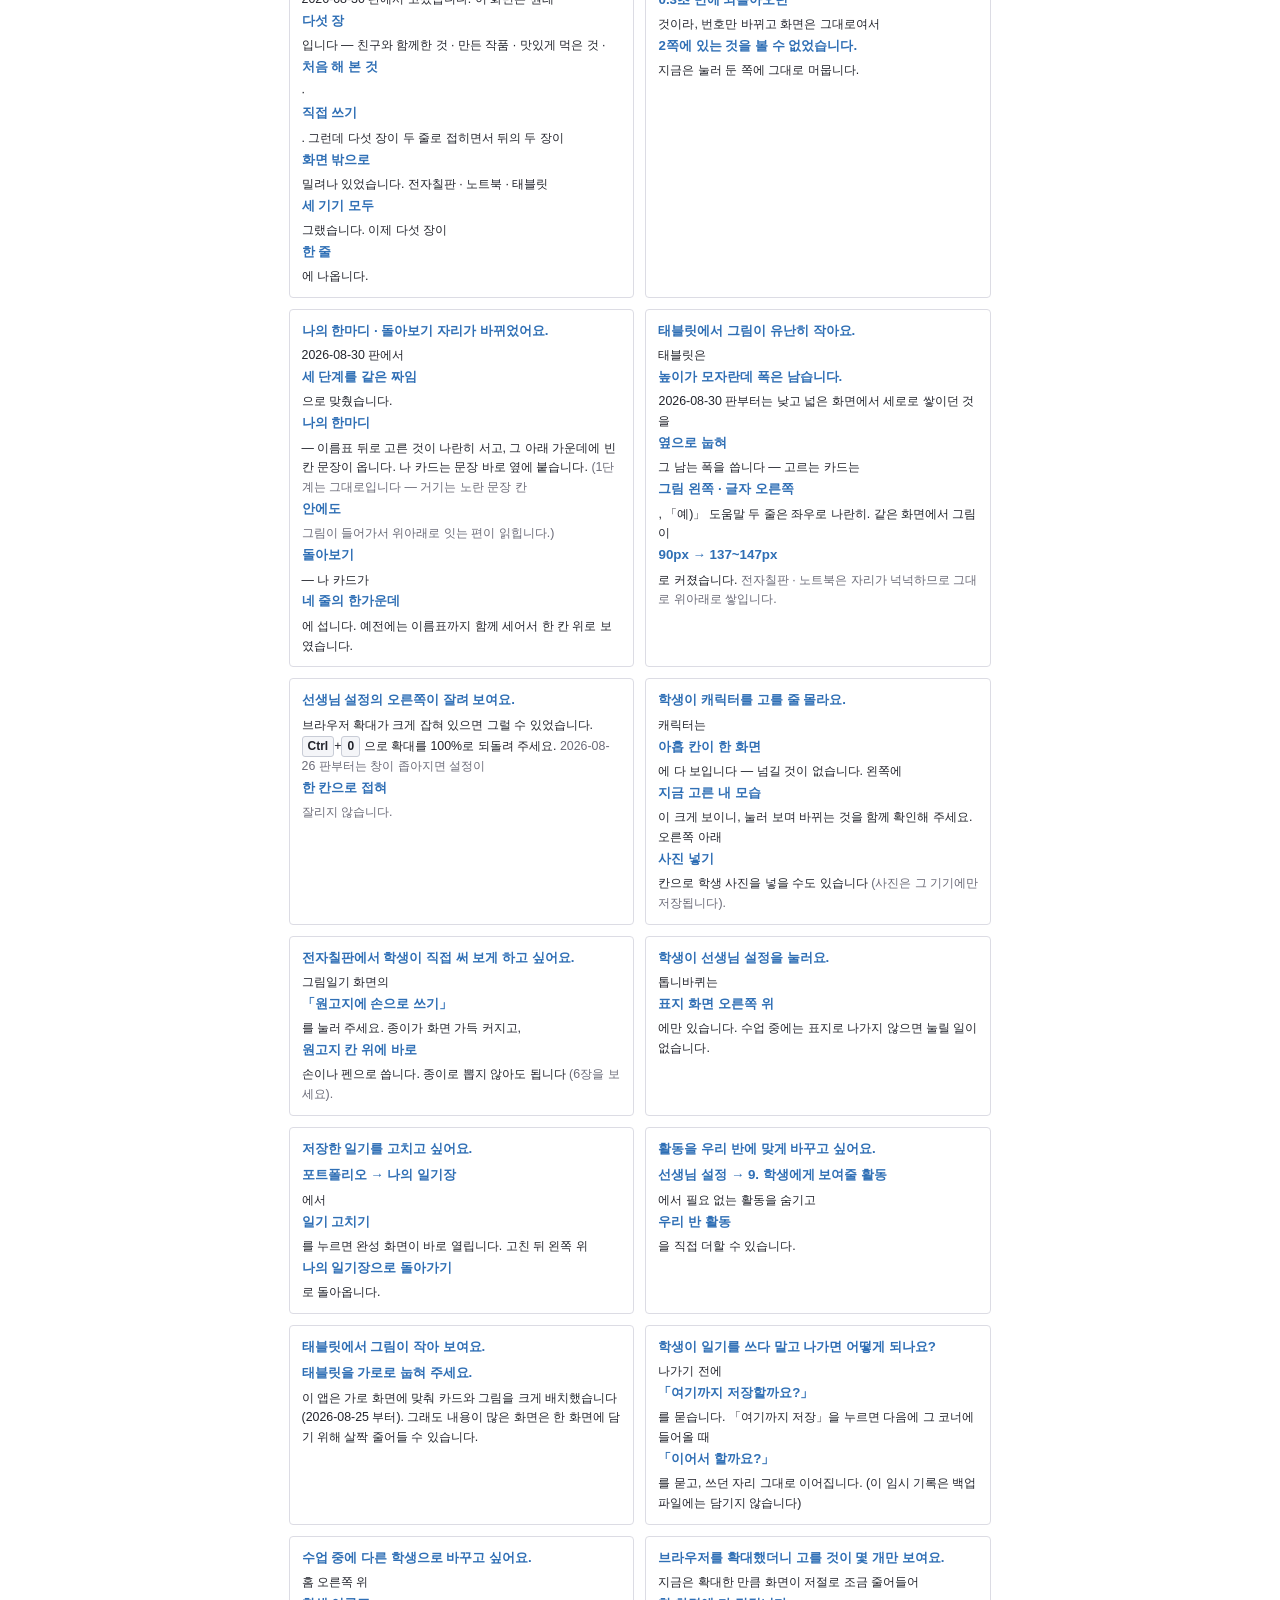
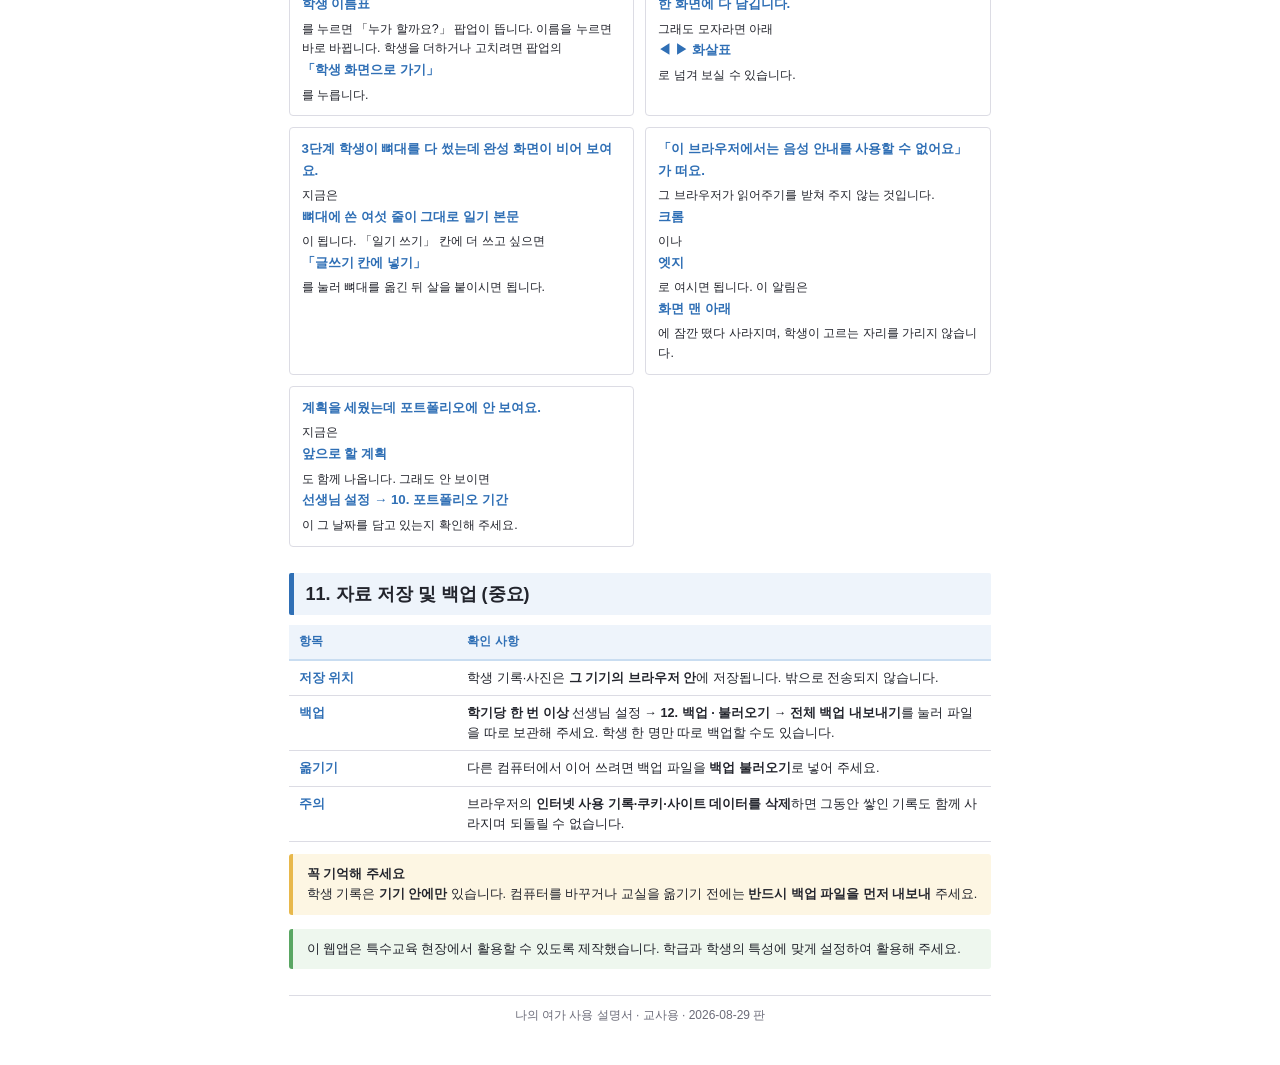
==== commit bab394e3: "2단계 나의 한마디를 3단계와 같은 짜임으로 · 돌아보기 나 카드를 네 줄 가운데로 · 이름표 뒤로 고른 것이 나란히 (그림 줄을 노란 칸 묶음에서 꺼냄) · 나 카드와 노란 칸 " ====
--- a/사용설명서(교사용).html
+++ b/사용설명서(교사용).html
@@ -811,6 +811,15 @@
     번호만 바뀌고 화면은 그대로여서 <b>2쪽에 있는 것을 볼 수 없었습니다.</b>
     지금은 눌러 둔 쪽에 그대로 머뭅니다.</div>
 
+  <div class="q"><b>나의 한마디 · 돌아보기 자리가 바뀌었어요.</b>
+    2026-08-30 판에서 <b>세 단계를 같은 짜임</b>으로 맞췄습니다.<br />
+    <b>나의 한마디</b> — 이름표 뒤로 고른 것이 나란히 서고, 그 아래 가운데에 빈칸 문장이 옵니다.
+    나 카드는 문장 바로 옆에 붙습니다.
+    <span class="muted">(1단계는 그대로입니다 — 거기는 노란 문장 칸 <b>안에도</b> 그림이 들어가서
+    위아래로 잇는 편이 읽힙니다.)</span><br />
+    <b>돌아보기</b> — 나 카드가 <b>네 줄의 한가운데</b>에 섭니다. 예전에는 이름표까지 함께 세어서
+    한 칸 위로 보였습니다.</div>
+
   <div class="q"><b>태블릿에서 그림이 유난히 작아요.</b>
     태블릿은 <b>높이가 모자란데 폭은 남습니다.</b> 2026-08-30 판부터는 낮고 넓은 화면에서
     세로로 쌓이던 것을 <b>옆으로 눕혀</b> 그 남는 폭을 씁니다 —
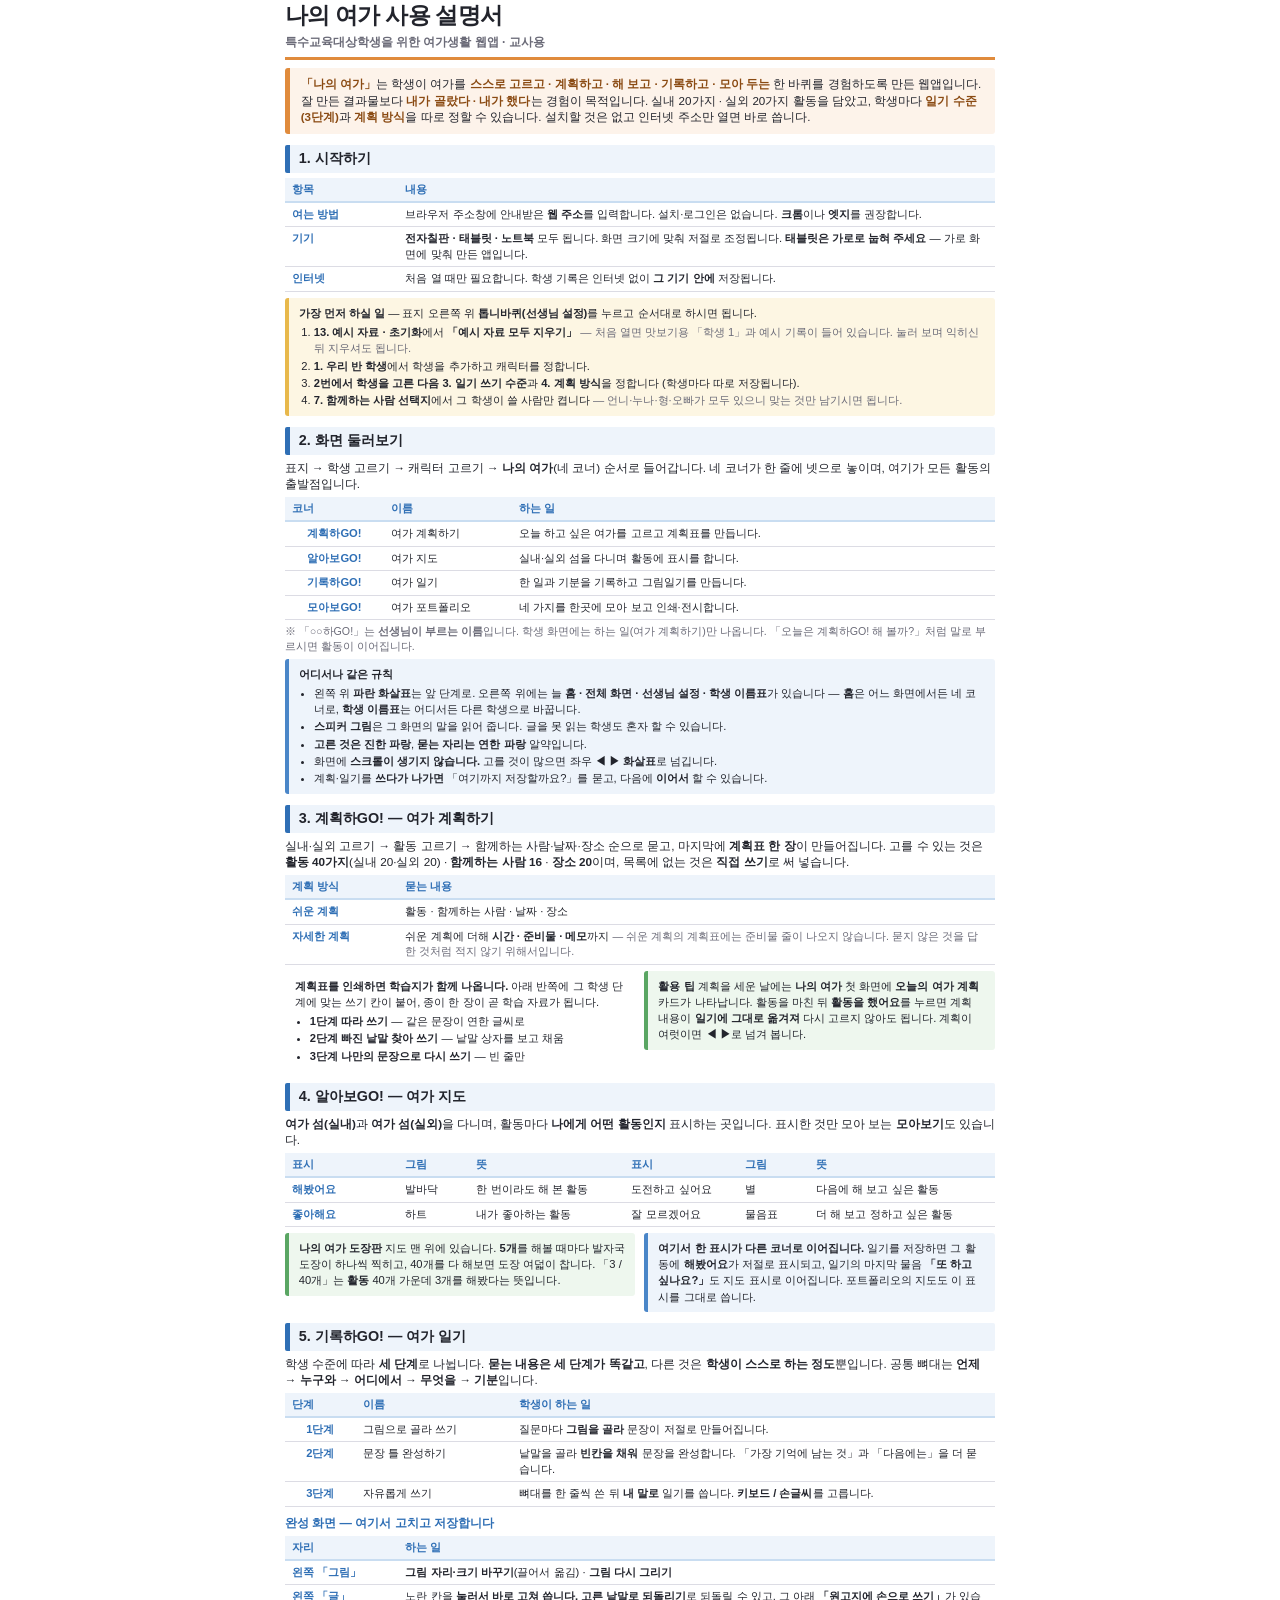
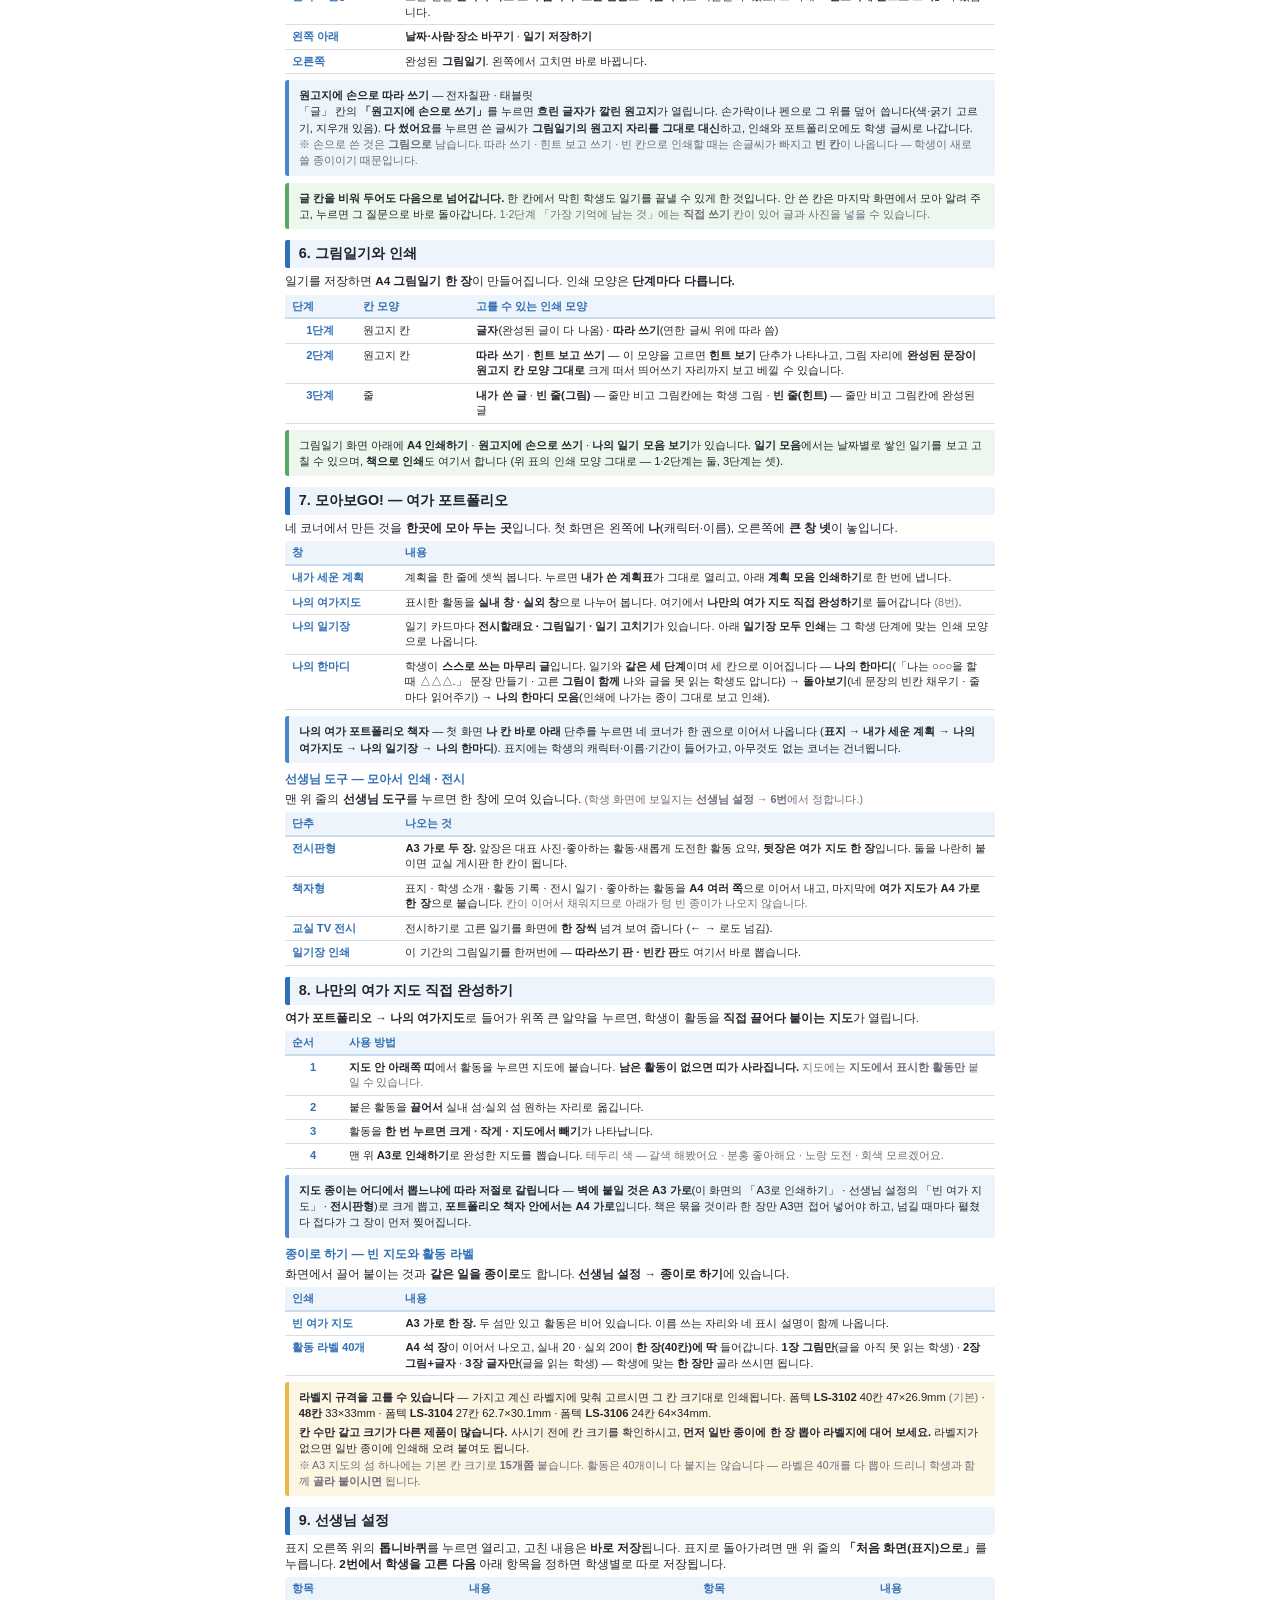
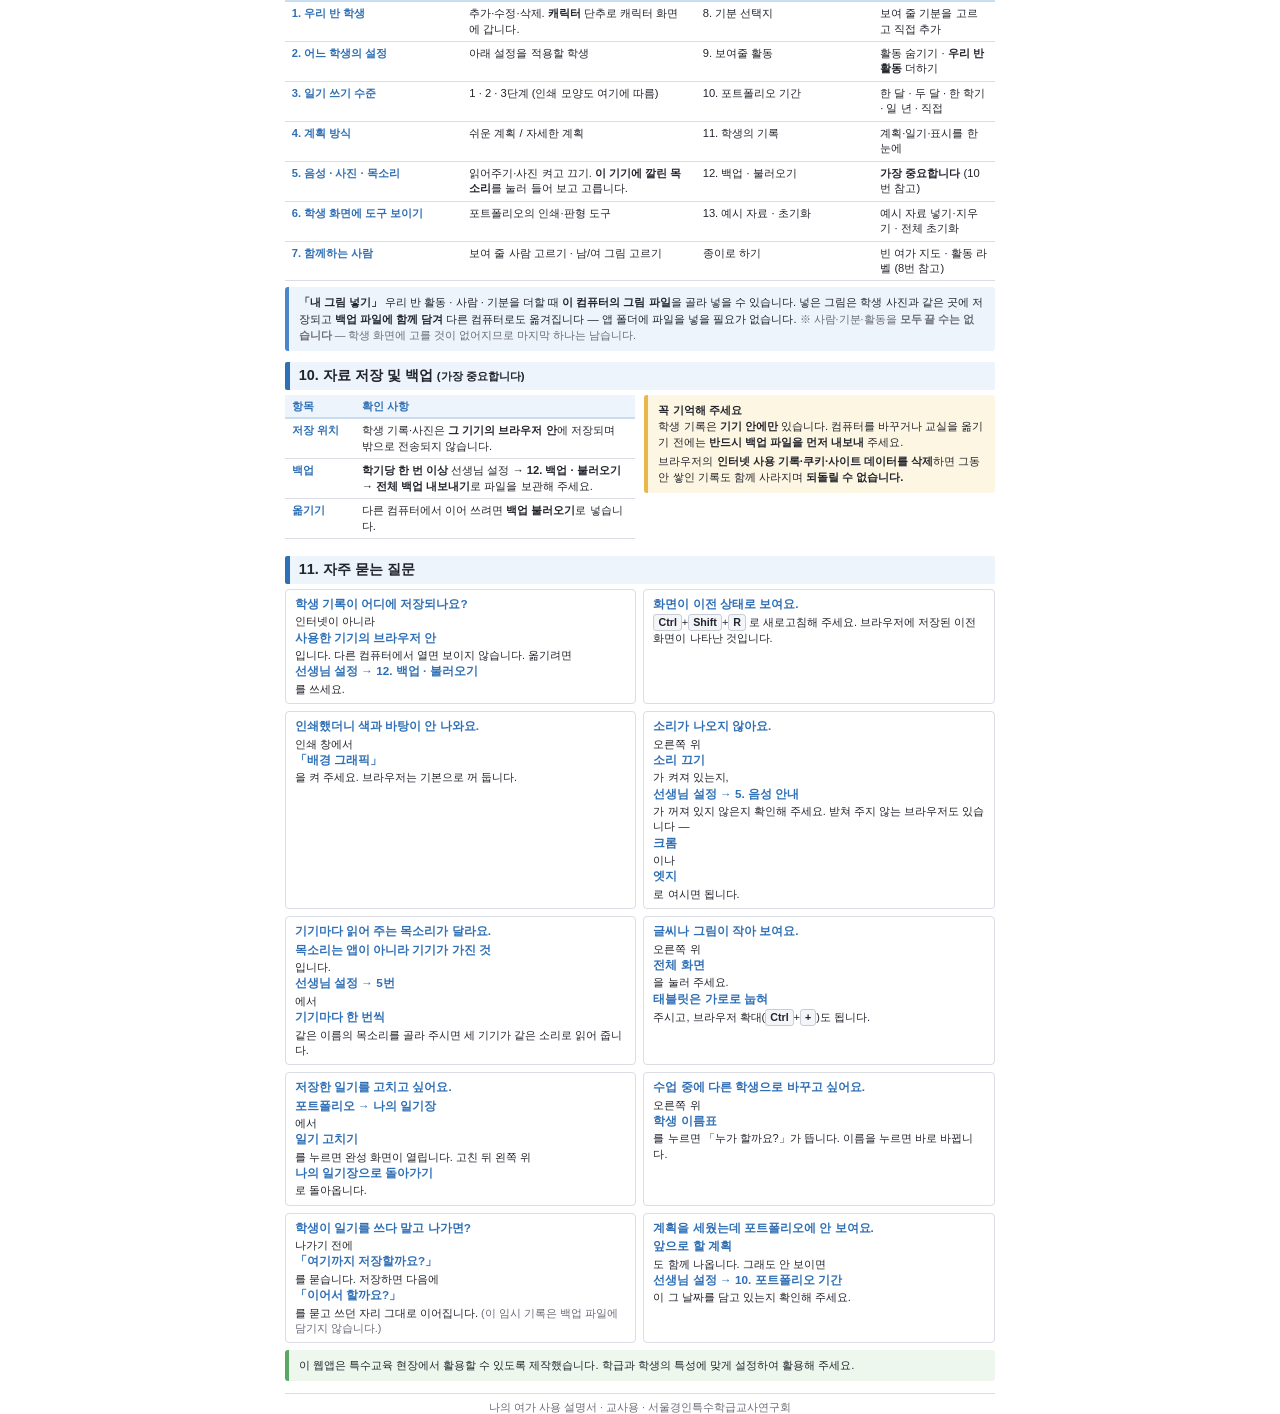
==== commit e8ce6e89: "1단계도 같은 짜임으로 · 인쇄 넷(빈 가로 쪽·전시판형 A3·책자형 흐름) · 사용설명서 5장 · 1단계 한마디를 2·3단계 짜임으로 — 나 카드~노란 바 93 → 10px   " ====
--- a/사용설명서(교사용).html
+++ b/사용설명서(교사용).html
@@ -6,10 +6,10 @@
 <style>
 /* ===========================================================
    「나의 여가」 사용 설명서 (교사용)
-   ▸ 브라우저에서 열고 Ctrl+P → 대상을 'PDF로 저장' 하면 배포용 PDF가 됩니다.
+   ▸ 브라우저에서 열고 Ctrl+P → 대상을 'PDF로 저장'
    ▸ 「배경 그래픽」을 켜야 표 머리와 색 상자가 나옵니다.
    =========================================================== */
-@page { size: A4; margin: 16mm 14mm 14mm; }
+@page { size: A4; margin: 12mm 11mm 10mm; }
 
 :root{
   --ink:#22242c;        --muted:#6b6b78;
@@ -20,102 +20,77 @@
   --note-b:#eef4fb;     --note-b-bar:#4a86c8;
   --note-o:#fdf3ea;     --note-o-bar:#e08b3c;
 }
-*{ box-sizing:border-box; }
+*{ box-sizing:border-box; -webkit-print-color-adjust:exact; print-color-adjust:exact; }
 body{
-  margin:0; padding:22px 26px 40px;
+  margin:0; padding:0;
   font-family:"맑은 고딕","Malgun Gothic","Apple SD Gothic Neo","Noto Sans KR",sans-serif;
-  font-size:10.5pt; line-height:1.6; color:var(--ink); background:#fff;
-}
-.wrap{ max-width:186mm; margin:0 auto; }
+  font-size:8.8pt; line-height:1.38; color:var(--ink); background:#fff;
+}
+.wrap{ max-width:188mm; margin:0 auto; }
 
 h1{
-  font-size:23pt; font-weight:800; letter-spacing:-.03em; margin:0 0 4px;
-  padding-bottom:10px; border-bottom:3px solid var(--note-o-bar);
-}
-h1 .sub{ display:block; font-size:11pt; font-weight:700; color:var(--muted); letter-spacing:0; margin-top:6px; }
-
-/* 머리 소개 상자 */
+  font-size:17pt; font-weight:800; letter-spacing:-.03em; margin:0 0 3px;
+  padding-bottom:6px; border-bottom:3px solid var(--note-o-bar);
+}
+h1 .sub{ display:block; font-size:9pt; font-weight:700; color:var(--muted); letter-spacing:0; margin-top:3px; }
+
 .lead{
-  margin:16px 0 26px; padding:13px 16px;
+  margin:8px 0 11px; padding:8px 11px;
   background:var(--note-o); border-left:5px solid var(--note-o-bar); border-radius:3px;
-  font-size:10pt; line-height:1.65;
+  font-size:8.7pt; line-height:1.45;
 }
 .lead b{ color:#8a4a12; }
 
-/* 번호 붙은 큰 제목 */
 h2{
-  font-size:13.5pt; font-weight:800; margin:26px 0 10px;
-  padding:7px 12px; background:var(--blue-bg); border-left:5px solid var(--blue);
+  font-size:10.8pt; font-weight:800; margin:11px 0 5px;
+  padding:4px 9px; background:var(--blue-bg); border-left:5px solid var(--blue);
   border-radius:2px; break-after:avoid;
 }
-h3{
-  font-size:11pt; font-weight:800; color:var(--blue); margin:16px 0 7px;
-  break-after:avoid;
-}
-p{ margin:6px 0 10px; }
-p.intro{ margin:0 0 12px; padding-left:2px; }
+h3{ font-size:9.3pt; font-weight:800; color:var(--blue); margin:8px 0 3px; break-after:avoid; }
+p{ margin:3px 0 5px; }
+p.intro{ margin:0 0 5px; }
 .muted{ color:var(--muted); }
-.small{ font-size:9pt; }
-
-/* 표 */
-table{
-  width:100%; border-collapse:collapse; margin:8px 0 12px;
-  font-size:9.5pt; break-inside:auto;
-}
+.small{ font-size:8pt; }
+
+table{ width:100%; border-collapse:collapse; margin:4px 0 6px; font-size:8.4pt; }
 th{
   background:var(--blue-bg); color:var(--blue); font-weight:700; text-align:left;
-  padding:7px 10px; border-bottom:2px solid var(--blue-line); font-size:9pt;
-}
-td{ padding:7px 10px; border-bottom:1px solid var(--line); vertical-align:top; }
+  padding:4px 7px; border-bottom:2px solid var(--blue-line); font-size:8.1pt;
+}
+td{ padding:4px 7px; border-bottom:1px solid var(--line); vertical-align:top; }
 tr{ break-inside:avoid; }
 td:first-child{ font-weight:700; text-align:center; color:var(--blue); white-space:nowrap; }
 td.l:first-child{ text-align:left; }
-table.plain td:first-child{ color:var(--ink); }
-
-/* 색 상자 */
+td.n{ font-weight:400; text-align:left; color:var(--ink); white-space:normal; }
+
 .box{
-  margin:10px 0 14px; padding:10px 14px; border-radius:3px;
-  font-size:9.5pt; line-height:1.6; break-inside:avoid;
-}
-.box b:first-child{ display:inline; }
+  margin:5px 0 7px; padding:7px 10px; border-radius:3px;
+  font-size:8.4pt; line-height:1.45; break-inside:avoid;
+}
 .box.y{ background:var(--note-y); border-left:4px solid var(--note-y-bar); }
 .box.g{ background:var(--note-g); border-left:4px solid var(--note-g-bar); }
 .box.b{ background:var(--note-b); border-left:4px solid var(--note-b-bar); }
-.box ol,.box ul{ margin:5px 0 0; padding-left:18px; }
-.box li{ margin:2px 0; }
-
-/* 두 칸 나누기 */
-.two{ display:grid; grid-template-columns:1fr 1fr; gap:12px; margin:10px 0 14px; }
-.card{
-  border:1px solid var(--line); border-radius:4px; padding:11px 13px;
-  break-inside:avoid; font-size:9.5pt;
-}
-.card h4{ margin:0 0 6px; font-size:10pt; font-weight:800; color:var(--blue); }
-.card p{ margin:0; }
-.card ul{ margin:4px 0 0; padding-left:16px; }
-.card li{ margin:3px 0; }
-
-/* 자주 묻는 질문 */
-.faq{ display:grid; grid-template-columns:1fr 1fr; gap:11px; margin:10px 0; }
+.box ol,.box ul{ margin:3px 0 0; padding-left:15px; }
+.box li{ margin:1px 0; }
+
+.two{ display:grid; grid-template-columns:1fr 1fr; gap:9px; align-items:start; }
+
+.faq{ display:grid; grid-template-columns:1fr 1fr; gap:7px; margin:5px 0; }
 .faq .q{
-  border:1px solid var(--line); border-radius:4px; padding:10px 12px;
-  break-inside:avoid; font-size:9.3pt;
-}
-.faq .q b{ display:block; color:var(--blue); font-size:10pt; margin-bottom:5px; }
+  border:1px solid var(--line); border-radius:4px; padding:6px 9px;
+  break-inside:avoid; font-size:8.2pt; line-height:1.4;
+}
+.faq .q b{ display:block; color:var(--blue); font-size:8.8pt; margin-bottom:2px; }
 
 .key{
-  display:inline-block; padding:0 5px; border:1px solid #c8ccd6; border-radius:3px;
-  background:#f4f5f8; font-size:9pt; font-weight:700;
+  display:inline-block; padding:0 4px; border:1px solid #c8ccd6; border-radius:3px;
+  background:#f4f5f8; font-size:8pt; font-weight:700;
 }
 .foot{
-  margin-top:26px; padding-top:10px; border-top:1px solid var(--line);
-  font-size:9pt; color:var(--muted); text-align:center;
-}
-.pagebreak{ break-before:page; }
-@media print{
-  body{ padding:0; }
-  a{ color:inherit; text-decoration:none; }
-}
+  margin-top:12px; padding-top:6px; border-top:1px solid var(--line);
+  font-size:8pt; color:var(--muted); text-align:center;
+}
+@media print{ a{ color:inherit; text-decoration:none; } }
 </style>
 </head>
 <body>
@@ -126,341 +101,158 @@
 </h1>
 
 <div class="lead">
-  <b>「나의 여가」</b>는 학생이 여가를 <b>스스로 고르고, 계획하고, 해 보고, 기록하고, 모아 두는</b>
-  한 바퀴를 경험하도록 만든 웹앱입니다. 잘 만든 결과물보다 <b>내가 골랐다·내가 했다</b>는 경험이 목적입니다.
-  실내 20가지 · 실외 20가지 활동을 담았으며, 학생마다 <b>일기 수준(3단계)</b>과 <b>계획 방식</b>을 따로 정할 수 있습니다.
-  설치할 것은 없고, 인터넷 주소만 열면 바로 쓸 수 있습니다.
+  <b>「나의 여가」</b>는 학생이 여가를 <b>스스로 고르고 · 계획하고 · 해 보고 · 기록하고 · 모아 두는</b>
+  한 바퀴를 경험하도록 만든 웹앱입니다. 잘 만든 결과물보다 <b>내가 골랐다 · 내가 했다</b>는 경험이 목적입니다.
+  실내 20가지 · 실외 20가지 활동을 담았고, 학생마다 <b>일기 수준(3단계)</b>과 <b>계획 방식</b>을 따로 정할 수 있습니다.
+  설치할 것은 없고 인터넷 주소만 열면 바로 씁니다.
 </div>
 
 <!-- ─────────────────────────────────────────── -->
 <h2>1. 시작하기</h2>
-<p class="intro">설치나 회원가입이 필요 없습니다. 브라우저에서 주소만 열면 됩니다.</p>
-
-<table>
-  <tr><th style="width:26%">항목</th><th>내용</th></tr>
-  <tr><td class="l">여는 방법</td><td>브라우저 주소창에 안내받은 <b>웹 주소</b>를 입력합니다. 설치·로그인은 없습니다.</td></tr>
-  <tr><td class="l">권장 브라우저</td><td><b>크롬(Chrome)</b> 또는 <b>엣지(Edge)</b>를 권장합니다.</td></tr>
-  <tr><td class="l">기기</td><td><b>전자칠판 · 태블릿 · 노트북</b> 세 기기에서 모두 확인했습니다.
-    화면 크기에 맞춰 저절로 조정됩니다.<br />
-    <b>태블릿은 가로로 눕혀 주세요.</b> 이 앱은 가로 화면에 맞춰 만들었습니다.
-    <div class="muted" style="margin-top:.4em">
-      확인한 크기 — 전자칠판 1920×1080 · 노트북 1366×768 · 태블릿(가로) 1280×800.
-      세 크기에서 열두 화면을 모두 재어, 잘리거나 빈 화면이 나오지 않는 것을 확인했습니다.
-    </div></td></tr>
+
+<table>
+  <tr><th style="width:16%">항목</th><th>내용</th></tr>
+  <tr><td class="l">여는 방법</td><td>브라우저 주소창에 안내받은 <b>웹 주소</b>를 입력합니다. 설치·로그인은 없습니다.
+    <b>크롬</b>이나 <b>엣지</b>를 권장합니다.</td></tr>
+  <tr><td class="l">기기</td><td><b>전자칠판 · 태블릿 · 노트북</b> 모두 됩니다. 화면 크기에 맞춰 저절로 조정됩니다.
+    <b>태블릿은 가로로 눕혀 주세요</b> — 가로 화면에 맞춰 만든 앱입니다.</td></tr>
   <tr><td class="l">인터넷</td><td>처음 열 때만 필요합니다. 학생 기록은 인터넷 없이 <b>그 기기 안에</b> 저장됩니다.</td></tr>
-  <tr><td class="l">전달</td><td>검색으로는 찾기 어려우므로 <b>웹 주소를 직접</b> 전달해 주세요. 즐겨찾기에 추가해 두면 편합니다.</td></tr>
-</table>
-
-<div class="box g">
-  <b>활용 팁</b> 화면 오른쪽 위의 <b>전체 화면</b>을 누르면 수업 화면을 넓게 볼 수 있습니다.
-  전자칠판에서는 전체 화면을 권장합니다.
-</div>
-
-<div class="box b">
-  <b>화면 방향 — 가로로 쓰는 앱입니다</b> (2026-08-25 바뀜)<br />
-  이 앱은 <b>가로 화면 전용</b>입니다. 전자칠판과 가로로 눕힌 태블릿에 맞춰
-  카드와 그림을 크게 배치했습니다. 세로로 세우면 오히려 좁아 보일 수 있습니다.
-  <div style="margin-top:.5em">
-  또한 계획·일기를 <b>쓰다가 중간에 나가면</b> 「여기까지 저장할까요?」 를 묻습니다.
-  「여기까지 저장」을 누르면 다음에 그 코너에 들어올 때 <b>이어서</b> 할 수 있습니다.
-  홈 오른쪽 위 <b>학생 이름표</b>를 누르면 화면을 떠나지 않고 다른 학생으로 바꿉니다.</div>
-</div>
+</table>
 
 <div class="box y">
-  <b>가장 먼저 하실 일</b>
+  <b>가장 먼저 하실 일</b> — 표지 오른쪽 위 <b>톱니바퀴(선생님 설정)</b>를 누르고 순서대로 하시면 됩니다.
   <ol>
-    <li>표지 오른쪽 위 <b>톱니바퀴(선생님 설정)</b>를 누릅니다.</li>
-    <li><b>13. 예시 자료 · 초기화</b>에서 <b>「예시 자료 모두 지우기」</b>를 누릅니다.
-      <span class="muted">처음 열면 맛보기용 「학생 1」과 예시 기록이 들어 있습니다.
-      먼저 눌러 보며 익히신 뒤 지우셔도 됩니다.</span></li>
-    <li><b>1. 우리 반 학생</b>에서 학생을 추가합니다.</li>
-    <li>학생마다 <b>3. 일기 쓰기 수준</b>과 <b>4. 계획 방식</b>을 정합니다.</li>
-    <li><b>7. 함께하는 사람 선택지</b>에서 그 학생이 쓸 사람만 켭니다.
-      <span class="muted">언니·누나·형·오빠가 모두 있으니 학생에게 맞는 것만 남기시면 됩니다.</span></li>
+    <li><b>13. 예시 자료 · 초기화</b>에서 <b>「예시 자료 모두 지우기」</b>
+      <span class="muted">— 처음 열면 맛보기용 「학생 1」과 예시 기록이 들어 있습니다. 눌러 보며 익히신 뒤 지우셔도 됩니다.</span></li>
+    <li><b>1. 우리 반 학생</b>에서 학생을 추가하고 캐릭터를 정합니다.</li>
+    <li><b>2번에서 학생을 고른 다음</b> <b>3. 일기 쓰기 수준</b>과 <b>4. 계획 방식</b>을 정합니다 (학생마다 따로 저장됩니다).</li>
+    <li><b>7. 함께하는 사람 선택지</b>에서 그 학생이 쓸 사람만 켭니다
+      <span class="muted">— 언니·누나·형·오빠가 모두 있으니 맞는 것만 남기시면 됩니다.</span></li>
   </ol>
 </div>
 
 <!-- ─────────────────────────────────────────── -->
 <h2>2. 화면 둘러보기</h2>
-<p class="intro">표지 → 학생 고르기 → <b>나의 여가</b>(네 코너) 순서로 들어갑니다.</p>
-
-<table>
-  <tr><th style="width:26%">화면</th><th>내용</th></tr>
-  <tr><td class="l">표지</td>
-      <td>가운데 아래 <b>시작하기</b>를 누르면 들어갑니다.<br />
-          오른쪽 위에 <b>소리 끄기 · 전체 화면 · 선생님 설정(톱니바퀴)</b>이 있습니다.</td></tr>
-  <tr><td class="l">학생 고르기</td>
-      <td>누구의 기록인지 고릅니다. 학생마다 기록이 따로 쌓입니다.</td></tr>
-  <tr><td class="l">캐릭터 고르기</td>
-      <td>학생이 자기 캐릭터를 고릅니다. <b>아홉 칸이 한 화면</b>에 다 보여
-          넘길 것이 없습니다 — 남자아이 · 여자아이 · 동물 여섯(강아지 · 고양이 ·
-          토끼 · 곰 · 사자 · 코끼리) · <b>사진 넣기</b>.<br />
-          왼쪽에 <b>지금 고른 내 모습</b>이 크게 보입니다. 그 아래 칸을 누르면
-          이름도 바로 고칠 수 있습니다.</td></tr>
-  <tr><td class="l">나의 여가</td>
-      <td>네 코너가 <b>한 줄에 넷</b>으로 놓입니다. 여기가 모든 활동의 출발점입니다.</td></tr>
-</table>
-
-<h3>네 코너</h3>
-<table>
-  <tr><th style="width:24%">코너</th><th style="width:22%">이름</th><th>하는 일</th></tr>
+<p class="intro">표지 → 학생 고르기 → 캐릭터 고르기 → <b>나의 여가</b>(네 코너) 순서로 들어갑니다.
+  네 코너가 한 줄에 넷으로 놓이며, 여기가 모든 활동의 출발점입니다.</p>
+
+<table>
+  <tr><th style="width:14%">코너</th><th style="width:18%">이름</th><th>하는 일</th></tr>
   <tr><td>계획하GO!</td><td class="l">여가 계획하기</td><td>오늘 하고 싶은 여가를 고르고 계획표를 만듭니다.</td></tr>
   <tr><td>알아보GO!</td><td class="l">여가 지도</td><td>실내·실외 섬을 다니며 활동에 표시를 합니다.</td></tr>
   <tr><td>기록하GO!</td><td class="l">여가 일기</td><td>한 일과 기분을 기록하고 그림일기를 만듭니다.</td></tr>
   <tr><td>모아보GO!</td><td class="l">여가 포트폴리오</td><td>네 가지를 한곳에 모아 보고 인쇄·전시합니다.</td></tr>
 </table>
+<p class="small muted" style="margin-top:-2px">
+  ※ 「○○하GO!」는 <b>선생님이 부르는 이름</b>입니다. 학생 화면에는 하는 일(여가 계획하기)만 나옵니다.
+  「오늘은 계획하GO! 해 볼까?」처럼 말로 부르시면 활동이 이어집니다.
+</p>
 
 <div class="box b">
-  <b>「○○하GO!」는 어떤 뜻인가요</b><br />
-  네 코너의 이름은 <b>「해 보자」는 권유</b>를 담은 말입니다.
-  「계획하GO!」는 <b>계획하고(go) 가자</b> — 한글 <b>「~하고」</b>와 영어 <b>「GO(가자)」</b>를 겹쳐 놓았습니다.
-  <div style="margin-top:.5em">
-    <b>계획하GO!</b> 무엇을 할지 정하GO → <b>알아보GO!</b> 어떤 활동이 있는지 알아보GO →
-    <b>기록하GO!</b> 한 일을 기록하GO → <b>모아보GO!</b> 모아서 보GO
-  </div>
-  <div style="margin-top:.5em">네 이름이 <b>계획 → 탐색 → 기록 → 정리</b>라는
-    여가 교육의 한 바퀴를 그대로 따라갑니다.
-    학생에게 <b>「오늘은 계획하GO! 해 볼까?」</b> 처럼 말로 부르면 활동이 이어집니다.</div>
-  <div class="small muted" style="margin-top:.5em">
-    ※ 이 이름은 <b>학생 화면에는 나오지 않습니다.</b> 한 카드에 「여가 계획하기」와
-    「계획하GO!」가 함께 있으면 읽을 것이 두 배가 되기 때문입니다.
-    화면에는 <b>하는 일</b>(여가 계획하기)만 크게 두고, 이름은 <b>선생님이 부르는 말</b>로 씁니다.
-  </div>
-</div>
-
-<div class="box b">
-  <b>어디서나 같은 규칙</b> (2026-08-26 맨 위 줄 통일)
+  <b>어디서나 같은 규칙</b>
   <ul>
-    <li>왼쪽 위 <b>파란 화살표</b> — 바로 앞 단계로 돌아갑니다.</li>
-    <li>오른쪽 위에는 늘 <b>홈 · 전체 화면 · 선생님 설정 · 학생 이름표</b>가 있습니다.
-      <b>홈(집 그림)</b>을 누르면 어느 화면에서든 나의 여가(네 코너)로 갑니다.
-      학생 이름표를 누르면 <b>어디서든</b> 다른 학생으로 바꿀 수 있습니다.</li>
-    <li>일기 위쪽 <b>단계 띠</b>의 ✓ 칸을 누르면 그 단계로 돌아가 고칠 수 있습니다.</li>
-    <li><b>스피커 그림</b> — 그 화면의 말을 소리로 읽어 줍니다. 글을 못 읽는 학생도 혼자 할 수 있습니다.</li>
-    <li><b>고른 것은 진한 파란색</b>, <b>묻는 자리는 연한 파란색</b> 알약으로 나타납니다. (2026-08-26 부터 색은 파랑 한 가지만 씁니다)</li>
+    <li>왼쪽 위 <b>파란 화살표</b>는 앞 단계로. 오른쪽 위에는 늘 <b>홈 · 전체 화면 · 선생님 설정 · 학생 이름표</b>가 있습니다
+      — <b>홈</b>은 어느 화면에서든 네 코너로, <b>학생 이름표</b>는 어디서든 다른 학생으로 바꿉니다.</li>
+    <li><b>스피커 그림</b>은 그 화면의 말을 읽어 줍니다. 글을 못 읽는 학생도 혼자 할 수 있습니다.</li>
+    <li><b>고른 것은 진한 파랑</b>, <b>묻는 자리는 연한 파랑</b> 알약입니다.</li>
     <li>화면에 <b>스크롤이 생기지 않습니다.</b> 고를 것이 많으면 좌우 <b>◀ ▶ 화살표</b>로 넘깁니다.</li>
+    <li>계획·일기를 <b>쓰다가 나가면</b> 「여기까지 저장할까요?」를 묻고, 다음에 <b>이어서</b> 할 수 있습니다.</li>
   </ul>
 </div>
 
 <!-- ─────────────────────────────────────────── -->
 <h2>3. 계획하GO! — 여가 계획하기</h2>
-<p class="intro">고르는 것을 차례로 묻고, 마지막에 <b>계획표 한 장</b>이 만들어집니다.</p>
-
-<table>
-  <tr><th style="width:26%">계획 방식</th><th>묻는 내용</th></tr>
+<p class="intro">실내·실외 고르기 → 활동 고르기 → 함께하는 사람·날짜·장소 순으로 묻고,
+  마지막에 <b>계획표 한 장</b>이 만들어집니다. 고를 수 있는 것은
+  <b>활동 40가지</b>(실내 20·실외 20) · <b>함께하는 사람 16</b> · <b>장소 20</b>이며,
+  목록에 없는 것은 <b>직접 쓰기</b>로 써 넣습니다.</p>
+
+<table>
+  <tr><th style="width:16%">계획 방식</th><th>묻는 내용</th></tr>
   <tr><td class="l">쉬운 계획</td><td>활동 · 함께하는 사람 · 날짜 · 장소</td></tr>
-  <tr><td class="l">자세한 계획</td><td>쉬운 계획에 더해 <b>시간 · 준비물 · 메모</b>까지</td></tr>
-</table>
-<p class="small muted">학생마다 <b>선생님 설정 → 4. 계획 방식</b>에서 정합니다.</p>
-
-<div class="box b">
-  <b>쉬운 계획의 계획표에는 준비물 줄이 나오지 않습니다</b><br />
-  묻지 않은 것을 답한 것처럼 적지 않기 위해서입니다.
-  예전에는 준비물을 묻지 않았는데도 계획표에 준비물 줄이 나와,
-  음악 듣기처럼 준비물이 따로 없는 활동이면 <b>「준비물이 없어요」</b>라고 적혔습니다.
-  학생은 고른 적이 없고, 물어봤다면 무언가 골랐을 것입니다.<br />
-  준비물까지 적게 하시려면 <b>자세한 계획</b>으로 바꿔 주세요.
-</div>
-
-
-<div class="box g">
-  <b>준비물에는 「그 활동을 하는 데 손에 쥘 것」이 있어야 합니다</b> (2026-08-30)<br />
-  줄넘기를 하는데 준비물이 <b>운동화 · 수건 · 물통</b>뿐이면 정작 <b>줄넘기</b>가 빠집니다.
-  계획표에도 안 적혀 학생이 못 챙깁니다. 그래서 선생님이 그림을 그려 넣어 주셨고,
-  <b>줄넘기하기 → 줄넘기</b>, <b>공놀이하기 → 공</b>을 준비물에 더했습니다.
-  <div style="margin-top:.4em"><b>새 활동을 만드실 때도 이 잣대로 보세요</b> —
-  「이 활동을 하려면 손에 무엇을 쥐는가?」</div>
-  <span class="small muted">준비물 그림은 <b>images/준비물/</b> 에 넣습니다.
-  512×512 · 배경 투명 PNG 이면 다른 그림과 같아집니다. 그림이 없으면 가방 그림이 대신 나옵니다.</span>
-</div>
-<table>
-  <tr><th style="width:12%">순서</th><th>내용</th></tr>
-  <tr><td>1</td><td>실내에서 할지, 실외에서 할지 고릅니다.</td></tr>
-  <tr><td>2</td><td>활동을 고릅니다. 하위 활동이 있는 활동은 한 번 더 고릅니다.</td></tr>
-  <tr><td>3</td><td>함께하는 사람 · 날짜 · 장소를 고릅니다.</td></tr>
-  <tr><td>4</td><td>계획표가 만들어집니다. <b>계획표 인쇄하기</b>로 종이에 뽑을 수 있습니다.</td></tr>
-</table>
-
-<table>
-  <tr><th style="width:26%">고를 수 있는 것</th><th>내용</th></tr>
-  <tr><td class="l">함께하는 사람 <b>16</b></td>
-    <td><b>자주 고르는 사람부터</b> 놓았습니다. 첫 화면에 보이는 여섯은
-      <b>선생님 · 친구 · 혼자 · 가족 · 엄마 · 아빠</b>입니다.
-      <div style="margin-top:.35em">그다음 — 할머니 · 할아버지 · 삼촌 · 고모 · 이모 ·
-        언니 · 누나 · 형 · 오빠 · 동생</div>
-      <span class="small muted">언니·누나·형·오빠가 따로 있습니다. 남학생은 누나·형, 여학생은 언니·오빠라 부르기 때문입니다.
-      <b>선생님 설정 → 7</b>에서 그 학생이 쓸 것만 켜 주세요.</span></td></tr>
-  <tr><td class="l">장소 <b>20</b></td>
-    <td><b>자주 가는 곳부터</b> 놓았고, 한 쪽에 여섯씩 <b>갈래끼리 묶여</b> 넘어갑니다.
-      <div style="margin-top:.35em">
-        <b>1쪽 학교 안</b> — 학교 · 교실 · 운동장 · 강당 · 학교 화단 · 텃밭<br />
-        <b>2쪽 동네</b> — 집 · 놀이터 · 공원 · 동네 · 노래방 · 문구점<br />
-        <b>3쪽 나들이</b> — 부엌 · 음식점 · 카페 · 캠핑장 · 도서관 · 영화관<br />
-        <b>4쪽</b> — 미술관 · 박물관
-      </div>
-      <span class="small muted">목록에 없는 곳은 <b>직접 쓰기</b> 칸에 써 넣으면 됩니다.</span></td></tr>
-  <tr><td class="l">활동 <b>실내 20 · 실외 20</b></td>
-    <td><b>계열성 있게</b> 늘어놓았습니다 — 앞은 손으로 하는 것, 뒤로 갈수록 몸 전체를 쓰는 것입니다.
-      <div style="margin-top:.35em">
-        <b>실내</b> — 만들기 · 블록놀이 · 퍼즐놀이 · 놀잇감 활동 · 구슬치기 /
-        음악 듣기 · 노래 부르기 · 책 읽기 / 수집하기 · 요리하기 · 곤충 키우기 · 반려동물과 놀기 /
-        TV 보기 · <b>유튜브 보기</b> · 게임하기 · 보드게임하기 / <b>그림 그리기</b> /
-        요가하기 · 체조하기 · <b>춤추기</b><br />
-        <b>실외</b> — 놀이 기구 타기 · 문구 사기 · 노래 부르기 /
-        <b>공놀이하기</b> · <b>줄넘기하기</b> /
-        나들이하기 · 자전거 타기 · 산책하기 · 식물 돌보기 · 반려동물과 산책하기 /
-        <b>꽃 구경하기</b> · <b>사진 찍기</b> /
-        맛있는 음식 먹기 · 음료 마시기 · <b>소풍 즐기기</b> · 캠핑하기 /
-        책 읽기 · 영화 보기 · 그림 감상하기 · 전시 구경하기
-      </div>
-      <span class="small muted"><b>블록놀이</b>는 안에 여섯 가지가 있습니다 (나무 · 레고 · 자석 · 종이 · 큰 · 끼우기).
-      <b>노래 부르기</b>와 <b>책 읽기</b>는 실내에도 실외에도 있습니다 — 교실에서도 도서관에서도 하는 일이라서요.
-      <b>그림이 서로 다릅니다</b> — 실내는 방 안 풍경, 실외는 도서관·노래방입니다.<br />
-      2026-08-29 에 여덟 가지를 더해 <b>20 : 20</b> 이 되었습니다. 새로 더한 것은
-      <b>장소를 늘리지 않고</b> 이미 있던 곳(운동장 · 학교 화단 · 동네)을 쓰도록 골랐습니다.</span></td></tr>
-</table>
-
-<div class="box">
-  <b>계획표를 인쇄하면 학습지가 함께 나옵니다.</b>
-  계획표 아래 반쪽에 그 학생의 단계에 맞는 쓰기 칸이 붙습니다. 종이 한 장이 곧 학습 자료가 됩니다.
-  <table style="margin-top:.5em">
-    <tr><th style="width:22%">단계</th><th>아래에 붙는 것</th></tr>
-    <tr><td class="l">1단계</td><td><b>따라 쓰기</b> — 위와 똑같은 문장이 연한 글씨로 나옵니다. 그 위에 덧씁니다.</td></tr>
-    <tr><td class="l">2단계</td><td><b>빠진 낱말 찾아 쓰기</b> — 시간 · 장소 · 활동이 빈칸입니다. 아래 낱말 상자를 보고 채웁니다.</td></tr>
-    <tr><td class="l">3단계</td><td><b>나만의 문장으로 다시 쓰기</b> — 빈 줄만 나옵니다.</td></tr>
-  </table>
-</div>
-
-<div class="box g">
-  <b>활용 팁</b> 계획을 세운 날에는 <b>나의 여가</b> 첫 화면에 <b>오늘의 여가 계획</b> 카드가 나타납니다.
-  활동을 마친 뒤 그 카드의 <b>활동을 했어요</b>를 누르면 계획 내용이 <b>일기에 그대로 옮겨져</b> 다시 고르지 않아도 됩니다.<br />
-  계획을 여러 개 세운 날에는 카드 옆에 <b>◀ ▶ 화살표</b>가 붙어 넘겨 볼 수 있습니다.
+  <tr><td class="l">자세한 계획</td><td>쉬운 계획에 더해 <b>시간 · 준비물 · 메모</b>까지
+    <span class="small muted">— 쉬운 계획의 계획표에는 준비물 줄이 나오지 않습니다.
+    묻지 않은 것을 답한 것처럼 적지 않기 위해서입니다.</span></td></tr>
+</table>
+
+<div class="two">
+  <div class="box" style="margin:0">
+    <b>계획표를 인쇄하면 학습지가 함께 나옵니다.</b> 아래 반쪽에 그 학생 단계에 맞는 쓰기 칸이 붙어,
+    종이 한 장이 곧 학습 자료가 됩니다.
+    <ul>
+      <li><b>1단계 따라 쓰기</b> — 같은 문장이 연한 글씨로</li>
+      <li><b>2단계 빠진 낱말 찾아 쓰기</b> — 낱말 상자를 보고 채움</li>
+      <li><b>3단계 나만의 문장으로 다시 쓰기</b> — 빈 줄만</li>
+    </ul>
+  </div>
+  <div class="box g" style="margin:0">
+    <b>활용 팁</b> 계획을 세운 날에는 <b>나의 여가</b> 첫 화면에 <b>오늘의 여가 계획</b> 카드가 나타납니다.
+    활동을 마친 뒤 <b>활동을 했어요</b>를 누르면 계획 내용이 <b>일기에 그대로 옮겨져</b> 다시 고르지 않아도 됩니다.
+    계획이 여럿이면 <b>◀ ▶</b>로 넘겨 봅니다.
+  </div>
 </div>
 
 <!-- ─────────────────────────────────────────── -->
 <h2>4. 알아보GO! — 여가 지도</h2>
-<p class="intro">활동을 둘러보고 <b>나에게 어떤 활동인지</b> 표시하는 곳입니다.</p>
-
-<table>
-  <tr><th style="width:26%">표시</th><th style="width:16%">그림</th><th>뜻</th></tr>
-  <tr><td class="l">해봤어요</td><td>발바닥</td><td>한 번이라도 해 본 활동</td></tr>
-  <tr><td class="l">좋아해요</td><td>하트</td><td>내가 좋아하는 활동</td></tr>
-  <tr><td class="l">도전하고 싶어요</td><td>별</td><td>다음에 해 보고 싶은 활동</td></tr>
-  <tr><td class="l">잘 모르겠어요</td><td>물음표</td><td>더 해 보고 정하고 싶은 활동</td></tr>
-</table>
-
-<table>
-  <tr><th style="width:26%">화면</th><th>내용</th></tr>
-  <tr><td class="l">큰 지도</td><td><b>여가 섬(실내)</b>과 <b>여가 섬(실외)</b>이 보입니다. 섬을 누르면 그 섬으로 들어갑니다.<br />
-    지도 위쪽에 <b>「여가 섬(실내)과 여가 섬(실외)을 눌러 여가 탐험을 시작해요!」</b> 안내가 있어,
-    처음 온 학생도 무엇을 눌러야 할지 압니다.<br />
-    나가는 길은 <b>맨 위 줄의 「나의 여가」 글자나 홈 단추</b>입니다.</td></tr>
-  <tr><td class="l">섬 안</td><td>활동 카드가 놓여 있습니다. 카드를 누르면 네 가지 표시를 할 수 있습니다.<br />
-    지도 <b>왼쪽 위 「◀ 실내외 여가 섬으로」</b>로 섬 고르기로 돌아가고,
-    <b>오른쪽 위 「모아보기 ▶」</b>로 표시한 활동을 모아 봅니다.</td></tr>
-  <tr><td class="l">모아보기</td><td>표시한 활동만 모아서 봅니다. 발바닥·하트·별·물음표로 골라 볼 수 있습니다.</td></tr>
-</table>
-
-<div class="box g">
-  <b>표시에 따라 카드 테두리 색이 다릅니다</b> — 그 활동에 붙은 <b>첫 번째 표시</b>를 따릅니다.
-  차례는 <b>해봤어요 → 좋아해요 → 도전 → 모르겠어요</b>입니다.
-  「해봤어요」가 없고 「좋아해요」만 있는 활동은 <b>분홍 테두리</b>로 나옵니다. 고장이 아닙니다.
-</div>
-
-<h3>나의 여가 도장판</h3>
-
-<p>지도 맨 위에 <b>도장판</b>이 있습니다. <b>5개</b>를 해볼 때마다 발자국 도장이 하나씩 찍히고,
-활동 40개를 모두 해보면 도장 여덟이 다 찹니다.</p>
-
-<table>
-  <tr><th style="width:26%">보이는 것</th><th>뜻</th></tr>
-  <tr><td class="l">3 / 40개</td><td>활동 40개 가운데 3개를 해봤다는 뜻입니다.</td></tr>
-  <tr><td class="l">5개 · 10개 …</td><td>그 수만큼 해보면 받는 도장입니다.</td></tr>
-  <tr><td class="l">성공</td><td>도장을 받은 칸에 붙습니다. 누르면 그때 해본 활동을 볼 수 있습니다.</td></tr>
-</table>
-
-<div class="box g">
-  <b>「곳」이 아니라 「개」입니다</b> (2026-08-29 에 고쳤습니다).
-  도장판이 세는 것은 <b>활동</b>입니다. 예전에는 <b>40곳</b>이라고 적어 두어
-  학생이 <b>장소</b>를 다녀야 하는 것으로 읽었습니다.
-  장소는 20곳이고 활동은 40개라 서로 다릅니다.
-</div>
-
-<div class="box b">
-  <b>여기서 한 표시가 다른 코너로 이어집니다</b><br />
-  일기를 저장하면 그 활동에 <b>해봤어요</b>가 저절로 표시되고, 일기의 마지막 물음
-  <b>「또 하고 싶나요?」</b>도 지도의 표시로 이어집니다. 포트폴리오의 지도도 여기 표시를 그대로 씁니다.
+<p class="intro"><b>여가 섬(실내)</b>과 <b>여가 섬(실외)</b>을 다니며, 활동마다
+  <b>나에게 어떤 활동인지</b> 표시하는 곳입니다. 표시한 것만 모아 보는 <b>모아보기</b>도 있습니다.</p>
+
+<table>
+  <tr><th style="width:16%">표시</th><th style="width:10%">그림</th><th>뜻</th>
+      <th style="width:16%">표시</th><th style="width:10%">그림</th><th>뜻</th></tr>
+  <tr><td class="l">해봤어요</td><td class="n">발바닥</td><td class="n">한 번이라도 해 본 활동</td>
+      <td class="l">도전하고 싶어요</td><td class="n">별</td><td class="n">다음에 해 보고 싶은 활동</td></tr>
+  <tr><td class="l">좋아해요</td><td class="n">하트</td><td class="n">내가 좋아하는 활동</td>
+      <td class="l">잘 모르겠어요</td><td class="n">물음표</td><td class="n">더 해 보고 정하고 싶은 활동</td></tr>
+</table>
+
+<div class="two">
+  <div class="box g" style="margin:0">
+    <b>나의 여가 도장판</b> 지도 맨 위에 있습니다. <b>5개</b>를 해볼 때마다 발자국 도장이 하나씩 찍히고,
+    40개를 다 해보면 도장 여덟이 찹니다. 「3 / 40개」는 <b>활동</b> 40개 가운데 3개를 해봤다는 뜻입니다.
+  </div>
+  <div class="box b" style="margin:0">
+    <b>여기서 한 표시가 다른 코너로 이어집니다.</b> 일기를 저장하면 그 활동에 <b>해봤어요</b>가 저절로 표시되고,
+    일기의 마지막 물음 <b>「또 하고 싶나요?」</b>도 지도 표시로 이어집니다. 포트폴리오의 지도도 이 표시를 그대로 씁니다.
+  </div>
 </div>
 
 <!-- ─────────────────────────────────────────── -->
 <h2>5. 기록하GO! — 여가 일기</h2>
-<p class="intro">
-  학생 수준에 따라 <b>세 단계</b>로 나뉩니다. <b>묻는 내용은 세 단계가 똑같고</b>,
-  다른 것은 <b>학생이 스스로 하는 정도</b>뿐입니다.
-</p>
-
-<table>
-  <tr><th style="width:14%">단계</th><th style="width:28%">이름</th><th>학생이 하는 일</th></tr>
+<p class="intro">학생 수준에 따라 <b>세 단계</b>로 나뉩니다.
+  <b>묻는 내용은 세 단계가 똑같고</b>, 다른 것은 <b>학생이 스스로 하는 정도</b>뿐입니다.
+  공통 뼈대는 <b>언제 → 누구와 → 어디에서 → 무엇을 → 기분</b>입니다.</p>
+
+<table>
+  <tr><th style="width:10%">단계</th><th style="width:22%">이름</th><th>학생이 하는 일</th></tr>
   <tr><td>1단계</td><td class="l">그림으로 골라 쓰기</td><td>질문마다 <b>그림을 골라</b> 문장이 저절로 만들어집니다.</td></tr>
-  <tr><td>2단계</td><td class="l">문장 틀 완성하기</td><td>낱말을 골라 <b>빈칸을 채워</b> 문장을 완성합니다.</td></tr>
-  <tr><td>3단계</td><td class="l">자유롭게 쓰기</td><td>뼈대를 한 줄씩 쓴 뒤 <b>내 말로</b> 일기를 씁니다.</td></tr>
-</table>
-
-<h3>묻는 차례</h3>
-<table>
-  <tr><th style="width:20%">공통 뼈대</th><td colspan="2">언제 → 누구와 → 어디에서 → 무엇을 → 기분</td></tr>
-  <tr><th>1단계</th><td colspan="2">뼈대 → 또 하고 싶나 → 그림 → 완성</td></tr>
-  <tr><th>2단계</th><td colspan="2">뼈대 → 기억에 남는 것 → 다음에는 → 제목 → 또 하고 싶나 → 그림 → 완성</td></tr>
-  <tr><th>3단계</th><td colspan="2">뼈대 → 일기 쓰기 → 제목 → 또 하고 싶나 → 그림 → 완성</td></tr>
-</table>
-
-<div class="box g">
-  <b>활용 팁</b> 글 칸을 <b>비워 두어도 다음으로 넘어갑니다.</b> 한 칸에서 막힌 학생도 일기를 끝낼 수 있게 한 것입니다.
-  안 쓴 칸은 마지막 화면에서 모아 알려 주고, 누르면 그 질문으로 바로 돌아갑니다.
-</div>
+  <tr><td>2단계</td><td class="l">문장 틀 완성하기</td><td>낱말을 골라 <b>빈칸을 채워</b> 문장을 완성합니다. 「가장 기억에 남는 것」과 「다음에는」을 더 묻습니다.</td></tr>
+  <tr><td>3단계</td><td class="l">자유롭게 쓰기</td><td>뼈대를 한 줄씩 쓴 뒤 <b>내 말로</b> 일기를 씁니다. <b>키보드 / 손글씨</b>를 고릅니다.</td></tr>
+</table>
 
 <h3>완성 화면 — 여기서 고치고 저장합니다</h3>
 <table>
-  <tr><th style="width:26%">자리</th><th>하는 일</th></tr>
-  <tr><td class="l">왼쪽 「그림」</td><td><b>그림 자리·크기 바꾸기</b>(손가락이나 마우스로 끌어 옮김) · <b>그림 다시 그리기</b></td></tr>
-  <tr><td class="l">왼쪽 「글」</td><td>노란 칸을 <b>눌러서 바로 고쳐 씁니다.</b> 고친 것은 <b>고른 낱말로 되돌리기</b>로 되돌릴 수 있습니다.<br />
-    그 아래 <b>「원고지에 손으로 쓰기」</b> — 아래 설명을 보세요.</td></tr>
-  <tr><td class="l">왼쪽 아래</td><td><b>날짜·사람·장소 바꾸기</b> · <b>일기 저장하기</b> (나란히 있습니다)</td></tr>
-  <tr><td class="l">오른쪽</td><td>완성된 <b>그림일기</b>가 그대로 보입니다. 왼쪽에서 고치면 바로 바뀝니다.</td></tr>
+  <tr><th style="width:16%">자리</th><th>하는 일</th></tr>
+  <tr><td class="l">왼쪽 「그림」</td><td><b>그림 자리·크기 바꾸기</b>(끌어서 옮김) · <b>그림 다시 그리기</b></td></tr>
+  <tr><td class="l">왼쪽 「글」</td><td>노란 칸을 <b>눌러서 바로 고쳐 씁니다.</b> <b>고른 낱말로 되돌리기</b>로 되돌릴 수 있고,
+    그 아래 <b>「원고지에 손으로 쓰기」</b>가 있습니다.</td></tr>
+  <tr><td class="l">왼쪽 아래</td><td><b>날짜·사람·장소 바꾸기</b> · <b>일기 저장하기</b></td></tr>
+  <tr><td class="l">오른쪽</td><td>완성된 <b>그림일기</b>. 왼쪽에서 고치면 바로 바뀝니다.</td></tr>
 </table>
 
 <div class="box b">
   <b>원고지에 손으로 따라 쓰기</b> — 전자칠판 · 태블릿<br />
-  완성 화면 「글」 칸의 <b>「원고지에 손으로 쓰기」</b>를 누르면 <b>흐린 글자가 깔린 원고지</b>가 열립니다.
-  손가락이나 펜으로 그 위를 덮어 쓰면 됩니다. 색과 굵기를 고를 수 있고 지우개도 있습니다.
-  <table style="margin-top:.5em">
-    <tr><th style="width:30%">누르면</th><th>하는 일</th></tr>
-    <tr><td class="l">다 썼어요</td><td>쓴 글씨가 <b>그림일기의 원고지 자리를 그대로 대신합니다.</b> 인쇄와 포트폴리오에도 학생 글씨로 나갑니다.</td></tr>
-    <tr><td class="l">원고지 이어 쓰기</td><td>다시 열어 고쳐 씁니다.</td></tr>
-    <tr><td class="l">글자 원고지로 되돌리기</td><td>원래의 글자 원고지로 돌아갑니다.</td></tr>
-  </table>
-  <div style="margin-top:.5em"><b>알아 두실 점</b> — 손으로 쓴 것은 <b>그림으로</b> 남습니다.
-  글자로 알아보지는 못하므로, 문장이 저절로 만들어지는 곳에는 들어가지 않습니다.
-  또 <b>따라 쓰기 · 힌트 보고 쓰기 · 빈 칸</b>으로 인쇄할 때는 손글씨가 빠지고 <b>빈 칸</b>이 나옵니다 —
-  학생이 새로 쓸 종이이기 때문입니다.</div>
+  「글」 칸의 <b>「원고지에 손으로 쓰기」</b>를 누르면 <b>흐린 글자가 깔린 원고지</b>가 열립니다.
+  손가락이나 펜으로 그 위를 덮어 씁니다(색·굵기 고르기, 지우개 있음).
+  <b>다 썼어요</b>를 누르면 쓴 글씨가 <b>그림일기의 원고지 자리를 그대로 대신</b>하고, 인쇄와 포트폴리오에도 학생 글씨로 나갑니다.
+  <span class="small muted">※ 손으로 쓴 것은 <b>그림으로</b> 남습니다. 따라 쓰기 · 힌트 보고 쓰기 · 빈 칸으로 인쇄할 때는
+  손글씨가 빠지고 <b>빈 칸</b>이 나옵니다 — 학생이 새로 쓸 종이이기 때문입니다.</span>
 </div>
 
 <div class="box g">
-  <b>3단계는 쓰는 방법을 고릅니다</b> — 「일기 쓰기」 단계에서 <b>키보드로 쓰기 · 손글씨로 쓰기</b> 둘 가운데 고릅니다.
-  <b>손글씨</b>를 고르면 줄공책처럼 줄이 그려진 넓은 판이 열립니다.
-  <span class="small muted">위의 「원고지에 손으로 쓰기」는 칸을 따라 쓰는 것이고, 이쪽은 자유롭게 쓰는 줄공책입니다.</span>
-  <div style="margin-top:.5em"><b>글 칸에는 앞에서 쓴 뼈대가 미리 들어가 있습니다.</b>
-  거기에 살을 붙여 쓰면 됩니다. 지우고 처음부터 써도 됩니다.</div>
-  <div class="small muted" style="margin-top:.4em">※ 예전에 있던 <b>「종이에 쓰기」</b>는 없앴습니다 — 안내만 뜨고 화면에서는
-  아무 일도 하지 않았기 때문입니다. 종이에 쓰려면 <b>그림일기에서 「빈 줄」로 인쇄</b>하세요.</div>
-</div>
-
-<div class="box">
-  <b>「가장 기억에 남는 것」에 직접 쓰기</b> (1·2단계)<br />
-  고를 수 있는 넷(친구와 함께한 것 · 만든 작품 · 맛있게 먹은 것 · 처음 해 본 것) 옆에
-  <b>「직접 쓰기」</b> 칸이 있습니다. 누르면 창이 열려 <b>글을 쓰고 사진도 넣을 수 있습니다.</b>
-  <span class="small muted">그날 가장 기억에 남는 것은 그 학생만 아는 것일 때가 많습니다.
-  쓴 글은 고른 낱말과 똑같이 문장·원고지·인쇄에 그대로 들어갑니다.</span>
+  <b>글 칸을 비워 두어도 다음으로 넘어갑니다.</b> 한 칸에서 막힌 학생도 일기를 끝낼 수 있게 한 것입니다.
+  안 쓴 칸은 마지막 화면에서 모아 알려 주고, 누르면 그 질문으로 바로 돌아갑니다.
+  <span class="small muted">1·2단계 「가장 기억에 남는 것」에는 <b>직접 쓰기</b> 칸이 있어 글과 사진을 넣을 수 있습니다.</span>
 </div>
 
 <!-- ─────────────────────────────────────────── -->
@@ -468,454 +260,205 @@
 <p class="intro">일기를 저장하면 <b>A4 그림일기 한 장</b>이 만들어집니다. 인쇄 모양은 <b>단계마다 다릅니다.</b></p>
 
 <table>
-  <tr><th style="width:14%">단계</th><th style="width:26%">칸 모양</th><th>고를 수 있는 인쇄 모양</th></tr>
+  <tr><th style="width:10%">단계</th><th style="width:16%">칸 모양</th><th>고를 수 있는 인쇄 모양</th></tr>
   <tr><td>1단계</td><td class="l">원고지 칸</td><td><b>글자</b>(완성된 글이 다 나옴) · <b>따라 쓰기</b>(연한 글씨 위에 따라 씀)</td></tr>
-  <tr><td>2단계</td><td class="l">원고지 칸</td><td><b>따라 쓰기</b> · <b>힌트 보고 쓰기</b>(칸만 나오고, 힌트를 보고 씀)</td></tr>
-  <tr><td>3단계</td><td class="l">줄</td><td><b>내가 쓴 글</b> · <b>빈 줄</b>(생각 질문을 보고 직접 씀)</td></tr>
-</table>
+  <tr><td>2단계</td><td class="l">원고지 칸</td><td><b>따라 쓰기</b> · <b>힌트 보고 쓰기</b> — 이 모양을 고르면 <b>힌트 보기</b> 단추가 나타나고,
+    그림 자리에 <b>완성된 문장이 원고지 칸 모양 그대로</b> 크게 떠서 띄어쓰기 자리까지 보고 베낄 수 있습니다.</td></tr>
+  <tr><td>3단계</td><td class="l">줄</td><td><b>내가 쓴 글</b> · <b>빈 줄(그림)</b> — 줄만 비고 그림칸에는 학생 그림 ·
+    <b>빈 줄(힌트)</b> — 줄만 비고 그림칸에 완성된 글</td></tr>
+</table>
+
+<div class="box g">
+  그림일기 화면 아래에 <b>A4 인쇄하기</b> · <b>원고지에 손으로 쓰기</b> · <b>나의 일기 모음 보기</b>가 있습니다.
+  <b>일기 모음</b>에서는 날짜별로 쌓인 일기를 보고 고칠 수 있으며, <b>책으로 인쇄</b>도 여기서 합니다
+  (위 표의 인쇄 모양 그대로 — 1·2단계는 둘, 3단계는 셋).
+</div>
+
+<!-- ─────────────────────────────────────────── -->
+<h2>7. 모아보GO! — 여가 포트폴리오</h2>
+<p class="intro">네 코너에서 만든 것을 <b>한곳에 모아 두는 곳</b>입니다.
+  첫 화면은 왼쪽에 <b>나</b>(캐릭터·이름), 오른쪽에 <b>큰 창 넷</b>이 놓입니다.</p>
+
+<table>
+  <tr><th style="width:16%">창</th><th>내용</th></tr>
+  <tr><td class="l">내가 세운 계획</td>
+      <td>계획을 한 줄에 셋씩 봅니다. 누르면 <b>내가 쓴 계획표</b>가 그대로 열리고, 아래 <b>계획 모음 인쇄하기</b>로 한 번에 냅니다.</td></tr>
+  <tr><td class="l">나의 여가지도</td>
+      <td>표시한 활동을 <b>실내 창 · 실외 창</b>으로 나누어 봅니다. 여기에서 <b>나만의 여가 지도 직접 완성하기</b>로 들어갑니다 <span class="small muted">(8번)</span>.</td></tr>
+  <tr><td class="l">나의 일기장</td>
+      <td>일기 카드마다 <b>전시할래요 · 그림일기 · 일기 고치기</b>가 있습니다.
+        아래 <b>일기장 모두 인쇄</b>는 그 학생 단계에 맞는 인쇄 모양으로 나옵니다.</td></tr>
+  <tr><td class="l">나의 한마디</td>
+      <td>학생이 <b>스스로 쓰는 마무리 글</b>입니다. 일기와 <b>같은 세 단계</b>이며 세 칸으로 이어집니다 —
+        <b>나의 한마디</b>(「나는 ○○○을 할 때 △△△.」 문장 만들기 · 고른 <b>그림이 함께</b> 나와 글을 못 읽는 학생도 압니다) →
+        <b>돌아보기</b>(네 문장의 빈칸 채우기 · 줄마다 읽어주기) → <b>나의 한마디 모음</b>(인쇄에 나가는 종이 그대로 보고 인쇄).</td></tr>
+</table>
+
 <div class="box b">
-  <b>제목 — 짧으면 칸, 길면 줄글</b> (2026-08-26 바뀜)<br />
-  제목이 <b>원고지 한 줄에 들어가면 칸에</b> 씁니다. 이때 제목 글자와 본문 칸 글자가
-  <b>정확히 같은 크기</b>가 되어 한 장이 가지런해 보입니다.<br />
-  「가족과 친구와 함께 캠핑장에서 보드게임」처럼 <b>길면 칸 없이 한 줄</b>로 씁니다.
-  칸에 넣으면 앞 두 칸을 「제목」 딱지가 써서 <b>뒤가 잘려 사라지기</b> 때문입니다.
-  길어도 글자만 조금 작아질 뿐 <b>한 글자도 잘리지 않습니다.</b>
-  <div class="muted" style="margin-top:.4em">3단계는 본문이 줄이라 <b>제목도 늘 줄글</b>입니다.</div>
-</div>
-
-<div class="box b">
-  <b>힌트 보고 쓰기</b> 2단계에서 이 모양을 고르면 <b>힌트 보기</b> 단추가 옆에 나타납니다.
-  누르면 그림 자리에 <b>완성된 문장이 원고지 칸 모양 그대로</b> 크게 뜹니다.
-  어느 칸에 무엇을 쓰는지, 띄어쓰기와 문장부호 자리까지 눈으로 보고 베낄 수 있습니다. 인쇄해도 그대로 나옵니다.
-</div>
-
-<table>
-  <tr><th style="width:30%">단추</th><th>인쇄 내용</th></tr>
-  <tr><td class="l">A4 인쇄하기</td><td>지금 보고 있는 그림일기 한 장</td></tr>
-  <tr><td class="l">원고지에 손으로 쓰기</td><td>종이로 뽑지 않고 <b>화면의 원고지 위에 바로</b> 손으로 씁니다. 아래 설명을 보세요.</td></tr>
-  <tr><td class="l">나의 일기 모음 보기</td><td>날짜별로 쌓인 일기를 모아 봅니다. 여기서 골라 고칠 수 있습니다.</td></tr>
-</table>
-
-<div class="box g">
-  <b>「나의 일기 모음」의 책으로 인쇄 — 3단계는 셋입니다</b> (2026-08-30)
-  <table style="margin-top:.5em">
-    <tr><th style="width:26%">단추</th><th>어떤 종이가 나오나</th></tr>
-    <tr><td class="l">내가 쓴 글</td><td>학생이 쓴 일기가 줄에 그대로 나옵니다.</td></tr>
-    <tr><td class="l">빈 줄(그림)</td>
-        <td>줄만 비고 <b>그림칸에는 학생 그림</b>이 그대로. 제 그림을 보며 <b>스스로 씁니다.</b></td></tr>
-    <tr><td class="l">빈 줄(힌트)</td>
-        <td>줄만 비고 <b>그림칸에 완성된 글</b>이 뜹니다. 보고 <b>옮겨 씁니다.</b></td></tr>
-  </table>
-  <div style="margin-top:.5em">예전에는 「빈 줄」이 하나뿐이었는데 <b>늘 힌트가 함께</b> 나왔습니다.
-  그래서 <b>그림은 그대로 두고 줄만 비운 종이</b>를 뽑을 길이 없었습니다 —
-  학생이 제 그림을 보며 스스로 쓰는 종이가 바로 그것인데 말입니다.</div>
-  <span class="small muted">화면에서는 「힌트 보기」 단추로 켜고 끌 수 있지만
-  <b>인쇄에는 그 단추가 없으므로</b> 뽑을 때 골라야 합니다.
-  1·2단계는 원고지 칸이라 이름이 「빈 칸(그림) / 빈 칸(힌트)」로 나옵니다.</span>
-</div>
-
-<div class="box g">
-  <b>★ 종이 위에 바로 손으로 쓰기</b> (2026-08-26 새로 됨)<br />
-  <b>「원고지에 손으로 쓰기」</b>를 누르면 <b>보고 있는 그 종이의 원고지 칸 위에</b>
-  바로 씁니다. 따로 창이 뜨지 않습니다. 전자칠판에서는 손가락이나 펜으로,
-  태블릿에서는 터치펜으로 칸에 맞춰 쓰면 됩니다.
-  <ul>
-    <li>누르면 <b>종이가 화면 가득 커집니다</b> — 칸이 커져 쓰기 쉽습니다.</li>
-    <li>아래 줄이 도구 줄로 바뀝니다 — <b>펜 색 여덟 · 굵기 셋 · 지우개 · 다 지우기</b>.</li>
-    <li>다 쓰면 <b>「다 썼어요」</b>. <b>「이어서 쓰기」</b>로 나중에 더 쓸 수 있습니다.</li>
-    <li>지우고 싶으면 <b>「손글씨 지우기」</b>를 누르면 칸만 남습니다.</li>
-    <li><b>제목 칸에도 씁니다</b> (2026-08-30). 예전에는 제목 줄이 손글씨 판
-        <b>밖</b>에 있어서 붓이 닿지 않았습니다.</li>
-  </ul>
-  <div class="muted" style="margin-top:.4em">
-    학생 글씨는 <b>칸 위에 겹치는 한 겹</b>으로 담깁니다. 그래서 인쇄해도 원고지 칸은
-    또렷한 선 그대로고, 글씨만 그 위에 앉습니다. 일기 모음과 포트폴리오에서도 함께 나옵니다.
-  </div>
-  <div class="muted" style="margin-top:.4em">
-    ※ 1·2단계에만 나옵니다. 3단계는 칸이 아니라 줄이라 <b>「손글씨로 쓰기」</b>가 따로 있습니다.
-  </div>
-</div>
-
-<div class="box y">
-  <b>인쇄할 때 꼭 확인하세요</b><br />
-  인쇄 창에서 <b>「배경 그래픽」</b>을 켜 주세요. 꺼져 있으면 원고지 칸의 색과 일부 바탕이 인쇄되지 않습니다.<br />
-  대상을 <b>「PDF로 저장」</b>으로 바꾸면 종이 대신 PDF 파일로 보관할 수 있습니다.
-</div>
-
-<!-- ─────────────────────────────────────────── -->
-<h2>7. 모아보GO! — 여가 포트폴리오</h2>
-<p class="intro">
-  네 코너에서 만든 것을 <b>한곳에 모아 두는 곳</b>입니다. 첫 화면은 왼쪽에 <b>나</b>(캐릭터·이름),
-  오른쪽에 <b>큰 창 넷</b>이 놓입니다.
-</p>
-
-<table>
-  <tr><th style="width:26%">창</th><th>내용</th></tr>
-  <tr><td class="l">내가 세운 계획</td>
-      <td>계획을 한 줄에 셋씩 봅니다. 누르면 <b>내가 쓴 계획표</b>가 그대로 열립니다.
-          아래 <b>계획 모음 인쇄하기</b>로 한 번에 낼 수 있습니다.</td></tr>
-  <tr><td class="l">나의 여가지도</td>
-      <td>표시한 활동을 <b>실내 창 · 실외 창</b>으로 나누어 봅니다.
-          여기에서 <b>나만의 여가 지도 직접 완성하기</b>로 들어갑니다. <span class="small muted">(8번 참고)</span></td></tr>
-  <tr><td class="l">나의 일기장</td>
-      <td>일기 카드는 <b>날짜</b>가 머리글로 오고, 그 아래 왼쪽에 <b>제목과 활동 그림</b>,
-          오른쪽에 <b>전시할래요 · 그림일기 · 일기 고치기</b> 세 단추가 세로로 놓입니다.
-          아래 <b>일기장 모두 인쇄</b>가 <b>두 가지</b> 나옵니다 — 그 학생 단계에 맞는 인쇄 모양입니다.<br />
-          <span class="small muted">1단계 「글자 / 따라 쓰기」 · 2단계 「따라 쓰기 / 힌트 보고 쓰기」 ·
-          3단계 「내가 쓴 글 / 빈 줄」. 따라쓰기 판이 필요할 때 선생님 도구까지 들어가지 않아도 됩니다.</span></td></tr>
-  <tr><td class="l">나의 한마디</td>
-      <td>학생이 <b>스스로 쓰는 마무리 글</b>입니다. 일기와 <b>같은 세 단계</b>입니다.</td></tr>
-</table>
-
-<h3>나의 한마디 — 세 칸으로 이어집니다</h3>
-<table>
-  <tr><th style="width:22%">칸</th><th>내용</th></tr>
-  <tr><td class="l">나의 한마디</td>
-      <td><b>무엇을 할 때</b> · <b>어떤 기분인가요</b> 두 자리를 채우면
-          「나는 ○○○을 할 때 △△△.」 문장이 만들어집니다.<br />
-          고른 <b>활동 그림과 기분 그림이 문장 위에</b> 함께 나옵니다 —
-          글을 못 읽는 학생도 자기가 무엇을 골랐는지 그림으로 압니다.
-          <span class="small muted">2단계는 낱말을 직접 써 넣는데, <b>쓴 말이 활동·기분 목록에 있으면
-          그림이 함께 나옵니다.</b> 제 말로 썼으면 글자만 나옵니다.</span></td></tr>
-  <tr><td class="l">돌아보기</td>
-      <td>네 문장의 빈칸을 채웁니다. 줄마다 <b>읽어주기</b>가 붙어 있습니다.</td></tr>
-  <tr><td class="l">나의 한마디 모음</td>
-      <td>완성된 것을 <b>인쇄에 나가는 종이 그대로</b> 보여 줍니다. 여기에서 인쇄하고 나갑니다.</td></tr>
-</table>
-
-<table class="plain">
-  <tr><th style="width:14%">단계</th><th>고르는 방법</th></tr>
-  <tr><td>1단계</td><td><b>그림</b>을 골라 문장이 만들어집니다.</td></tr>
-  <tr><td>2단계</td><td><b>낱말</b>을 골라 빈칸을 채우고, 직접 고쳐 쓸 수도 있습니다.</td></tr>
-  <tr><td>3단계</td><td><b>내 말로</b> 씁니다. 낱말은 도움으로만 보여 줍니다.</td></tr>
-</table>
-
-<div class="box g">
-  <b>3단계 화면 짜임</b> (2026-08-30)
-  <div style="margin-top:.4em; font-family:monospace; font-size:.9em; line-height:1.7">
-    [나 카드]&nbsp; [나의 한마디][수집하기][재미있어요]&nbsp; ← 고른 말이 뒤로 나란히<br />
-    &nbsp;&nbsp;&nbsp;&nbsp;&nbsp;&nbsp;&nbsp;&nbsp;&nbsp;&nbsp;&nbsp;&nbsp;내 말로 스스로 적어요<br />
-    &nbsp;&nbsp;&nbsp;&nbsp;&nbsp;┌ ─ ─ ─ ─ ─ ─ ─ ─ ─ ─ ─ ┐<br />
-    &nbsp;&nbsp;&nbsp;&nbsp;&nbsp;│ 나는 나들이하기를 할 때… │&nbsp; ← 점선 · 노란 바탕<br />
-    &nbsp;&nbsp;&nbsp;&nbsp;&nbsp;└ ─ ─ ─ ─ ─ ─ ─ ─ ─ ─ ─ ┘
-  </div>
-  <b>점선 + 노란 바탕 + 나눔바른펜</b>은 이 앱에서 <b>「여기에 내 글을 쓴다」</b>는 표시입니다
-  (그림일기의 따라 쓰기 칸 · 계획표 문장 칸과 같은 차림).
-  예전에는 다른 입력칸과 같은 흰 칸이라, 학생이 <b>고르는 자리인지 쓰는 자리인지</b>
-  갈리지 않았습니다.
-  <span class="small muted">칸 폭은 한 문장이 끊기지 않으면서 앞뒤로 조금 여유가 남게 잡았습니다.
-  너무 넓히면 글이 가운데 조그맣게 떠 보입니다.</span>
-</div>
-<h3>나의 여가 포트폴리오 책자</h3>
-<p>첫 화면 <b>나 칸 바로 아래</b>의 단추를 누르면 네 코너가 <b>한 권으로 이어서</b> 나옵니다.</p>
-<div class="box b">
-  <b>표지 → 내가 세운 계획 → 나의 여가지도 → 나의 일기장 → 나의 한마디</b><br />
-  표지에는 학생의 캐릭터·이름·기간이 들어갑니다. 아무것도 없는 코너는 건너뜁니다.
-  묶으면 그대로 학생 한 명의 포트폴리오 한 권이 됩니다.
-</div>
+  <b>나의 여가 포트폴리오 책자</b> — 첫 화면 <b>나 칸 바로 아래</b> 단추를 누르면 네 코너가 한 권으로 이어서 나옵니다
+  (<b>표지 → 내가 세운 계획 → 나의 여가지도 → 나의 일기장 → 나의 한마디</b>).
+  표지에는 학생의 캐릭터·이름·기간이 들어가고, 아무것도 없는 코너는 건너뜁니다.
+</div>
+
+<h3>선생님 도구 — 모아서 인쇄 · 전시</h3>
+<p style="margin-top:0">맨 위 줄의 <b>선생님 도구</b>를 누르면 한 창에 모여 있습니다.
+  <span class="small muted">(학생 화면에 보일지는 <b>선생님 설정 → 6번</b>에서 정합니다.)</span></p>
+<table>
+  <tr><th style="width:16%">단추</th><th>나오는 것</th></tr>
+  <tr><td class="l">전시판형</td>
+      <td><b>A3 가로 두 장.</b> 앞장은 대표 사진·좋아하는 활동·새롭게 도전한 활동 요약,
+        <b>뒷장은 여가 지도 한 장</b>입니다. 둘을 나란히 붙이면 교실 게시판 한 칸이 됩니다.</td></tr>
+  <tr><td class="l">책자형</td>
+      <td>표지 · 학생 소개 · 활동 기록 · 전시 일기 · 좋아하는 활동을 <b>A4 여러 쪽</b>으로 이어서 내고,
+        마지막에 <b>여가 지도가 A4 가로 한 장</b>으로 붙습니다.
+        <span class="small muted">칸이 이어서 채워지므로 아래가 텅 빈 종이가 나오지 않습니다.</span></td></tr>
+  <tr><td class="l">교실 TV 전시</td><td>전시하기로 고른 일기를 화면에 <b>한 장씩</b> 넘겨 보여 줍니다 (← → 로도 넘김).</td></tr>
+  <tr><td class="l">일기장 인쇄</td><td>이 기간의 그림일기를 한꺼번에 — <b>따라쓰기 판 · 빈칸 판</b>도 여기서 바로 뽑습니다.</td></tr>
+</table>
 
 <!-- ─────────────────────────────────────────── -->
 <h2>8. 나만의 여가 지도 직접 완성하기</h2>
-<p class="intro">
-  <b>여가 포트폴리오 → 나의 여가지도</b>로 들어가면 위쪽에 큰 알약이 있습니다.
-  누르면 학생이 활동을 <b>직접 끌어다 붙이는 지도</b>가 열립니다.
-</p>
-
-<table>
-  <tr><th style="width:12%">순서</th><th>사용 방법</th></tr>
-  <tr><td>1</td><td><b>지도 안 아래쪽 띠</b>에서 활동을 누르면 지도에 붙습니다.</td></tr>
+<p class="intro"><b>여가 포트폴리오 → 나의 여가지도</b>로 들어가 위쪽 큰 알약을 누르면,
+  학생이 활동을 <b>직접 끌어다 붙이는 지도</b>가 열립니다.</p>
+
+<table>
+  <tr><th style="width:8%">순서</th><th>사용 방법</th></tr>
+  <tr><td>1</td><td><b>지도 안 아래쪽 띠</b>에서 활동을 누르면 지도에 붙습니다. <b>남은 활동이 없으면 띠가 사라집니다.</b>
+    <span class="small muted">지도에는 <b>지도에서 표시한 활동만</b> 붙일 수 있습니다.</span></td></tr>
   <tr><td>2</td><td>붙은 활동을 <b>끌어서</b> 실내 섬·실외 섬 원하는 자리로 옮깁니다.</td></tr>
   <tr><td>3</td><td>활동을 <b>한 번 누르면</b> <b>크게 · 작게 · 지도에서 빼기</b>가 나타납니다.</td></tr>
-  <tr><td>4</td><td>맨 위 <b>A3로 인쇄하기</b>로 완성한 지도를 한 장 뽑습니다.</td></tr>
-</table>
-
-<div class="box g">
-  <b>붙일 활동 띠는 지도 안에 있고, 다 붙이면 사라집니다</b> (2026-08-30)<br />
-  예전에는 지도 아래에 서랍이 따로 있었습니다. 그런데 지도는 <b>가로로 넓은 그림</b>이라
-  <b>높이가 폭을 정합니다.</b> 서랍이 아래에서 높이를 가져가는 만큼 지도가 작아졌습니다.<br />
-  그래서 띠를 <b>지도 안 맨 아래</b>에 얇게 얹었습니다. 자리를 안 뺏으니 지도가 그만큼 커집니다.
-  <b>남은 활동이 없으면 띠가 사라져</b> 지도가 온전히 보입니다.
-  <div style="margin-top:.4em"><b>지도 크기 (1280×620 화면에서 재어 본 값)</b><br />
-    서랍이 아래 → 433px · 서랍이 옆 → 618px · <b>띠가 지도 안 → 683px</b></div>
-  <span class="small muted">띠가 덮는 곳은 지도 아래쪽 물·모래 자리입니다.
-  붙인 활동은 그보다 위에 놓이므로 가려지지 않습니다.</span>
-</div>
+  <tr><td>4</td><td>맨 위 <b>A3로 인쇄하기</b>로 완성한 지도를 뽑습니다.
+    <span class="small muted">테두리 색 — 갈색 해봤어요 · 분홍 좋아해요 · 노랑 도전 · 회색 모르겠어요.</span></td></tr>
+</table>
+
 <div class="box b">
-  <b>지도는 종이가 두 가지입니다 — 어디에서 뽑느냐에 따라 저절로 갈립니다</b><br />
-  <b>낱장으로 뽑을 때 → A3 가로</b> (이 화면의 「A3로 인쇄하기」 · 선생님 설정의 「빈 여가 지도」)<br />
-  교실 벽에 붙일 것이라 멀리서도 보이게 크게 뽑습니다.<br />
-  <b>포트폴리오 책자 · 전시판형 안에서 → A4 가로</b><br />
-  <b>묶을 것</b>이기 때문입니다. 한 장만 A3면 접어 넣어야 하고, 넘길 때마다 펼쳤다 접었다 하다가
-  그 장이 먼저 찢어집니다. 전시판형에서는 지도가 <b>맨 뒤에 가로로 한 장</b> 통째로 나옵니다.
-</div>
-
-<table>
-  <tr><th style="width:26%">테두리 색</th><th>뜻</th></tr>
-  <tr><td class="l">갈색</td><td>해봤어요 (발바닥)</td></tr>
-  <tr><td class="l">분홍</td><td>좋아해요 (하트)</td></tr>
-  <tr><td class="l">노랑</td><td>도전하고 싶어요 (별)</td></tr>
-  <tr><td class="l">회색</td><td>잘 모르겠어요 (물음표)</td></tr>
-</table>
-<p class="small muted">
-  표시가 여럿인 활동은 <b>대표 표시 하나</b>로 테두리 색을 정하고, 카드 아래에 작은 표시 그림을 함께 붙입니다.
-  지도에는 <b>지도에서 표시한 활동만</b> 붙일 수 있습니다.
-</p>
+  <b>지도 종이는 어디에서 뽑느냐에 따라 저절로 갈립니다</b> —
+  <b>벽에 붙일 것은 A3 가로</b>(이 화면의 「A3로 인쇄하기」 · 선생님 설정의 「빈 여가 지도」 · <b>전시판형</b>)로 크게 뽑고,
+  <b>포트폴리오 책자 안에서는 A4 가로</b>입니다. 책은 묶을 것이라 한 장만 A3면 접어 넣어야 하고, 넘길 때마다 펼쳤다 접다가 그 장이 먼저 찢어집니다.
+</div>
 
 <h3>종이로 하기 — 빈 지도와 활동 라벨</h3>
-<p>
-  화면에서 끌어 붙이는 것과 <b>같은 일을 종이로</b>도 할 수 있습니다.
-  <b>선생님 설정 → 종이로 하기</b>에 두 가지 인쇄가 있습니다.
-</p>
-<table>
-  <tr><th style="width:30%">인쇄</th><th>내용</th></tr>
+<p style="margin-top:0">화면에서 끌어 붙이는 것과 <b>같은 일을 종이로</b>도 합니다. <b>선생님 설정 → 종이로 하기</b>에 있습니다.</p>
+<table>
+  <tr><th style="width:16%">인쇄</th><th>내용</th></tr>
   <tr><td class="l">빈 여가 지도</td>
-      <td><b>A3 가로 한 장.</b> 여가 섬(실내) · 여가 섬(실외)만 있고 활동은 비어 있습니다.
-          이름 쓰는 자리와 네 표시 설명이 함께 나옵니다.</td></tr>
+      <td><b>A3 가로 한 장.</b> 두 섬만 있고 활동은 비어 있습니다. 이름 쓰는 자리와 네 표시 설명이 함께 나옵니다.</td></tr>
   <tr><td class="l">활동 라벨 40개</td>
-      <td><b>A4 석 장</b>이 이어서 나옵니다. 실내 20 · 실외 20가지가 <b>한 장(40칸)에 딱</b> 들어갑니다.
-          떼어서 A3 지도에 손으로 붙입니다.
-          <div style="margin-top:.4em"><b>1장 그림만</b> — 글을 아직 못 읽는 학생<br />
-            <b>2장 그림+글자</b> — 그림을 보며 글자를 익히는 학생<br />
-            <b>3장 글자만</b> — 글을 읽는 학생</div>
-          <span class="small muted">학생에 맞는 한 장만 골라 쓰시면 됩니다.
-          한 벌이 한 장을 통째로 쓰므로 라벨지를 낱장으로 떼어 쓸 수 있습니다.</span></td></tr>
+      <td><b>A4 석 장</b>이 이어서 나오고, 실내 20 · 실외 20이 <b>한 장(40칸)에 딱</b> 들어갑니다.
+        <b>1장 그림만</b>(글을 아직 못 읽는 학생) · <b>2장 그림+글자</b> · <b>3장 글자만</b>(글을 읽는 학생) —
+        학생에 맞는 <b>한 장만</b> 골라 쓰시면 됩니다.</td></tr>
 </table>
 
 <div class="box y">
-  <b>라벨지 규격을 고를 수 있습니다</b><br />
-  가지고 계신 라벨지에 맞춰 <b>선생님 설정 → 종이로 하기</b>에서 고르시면, 그 칸 크기대로 인쇄됩니다.
-  <table style="margin-top:.5em">
-    <tr><th style="width:44%">규격</th><th>한 칸 크기</th><th>배치</th></tr>
-    <tr><td class="l">폼텍 <b>LS-3102</b> · 40칸 <span class="small muted">(기본)</span></td><td>47 × 26.9mm</td><td>4열 × 10줄</td></tr>
-    <tr><td class="l">48칸</td><td>33 × 33mm</td><td>6열 × 8줄</td></tr>
-    <tr><td class="l">폼텍 <b>LS-3104</b> · 27칸</td><td>62.7 × 30.1mm</td><td>3열 × 9줄</td></tr>
-    <tr><td class="l">폼텍 <b>LS-3106</b> · 24칸</td><td>64 × 34mm</td><td>3열 × 8줄</td></tr>
-  </table>
-  <div style="margin-top:.5em"><b>칸 수만 같고 크기가 다른 제품이 많습니다.</b>
-  사시기 전에 칸 크기를 확인하시고, <b>먼저 일반 종이에 한 장 뽑아 라벨지에 대어 보세요.</b>
-  라벨지가 없으면 일반 종이에 인쇄해 <b>오려 붙여도</b> 됩니다. (칸마다 옅은 점선이 있습니다.)</div>
-</div>
-
-<div class="box g">
-  <b>한 장에 다 뽑히는 것과, 섬에 다 붙는 것은 다릅니다</b><br />
-  A3로 뽑은 지도에서 섬 하나는 약 <b>129 × 173mm</b>라, 기본 칸 크기로 <b>15개쯤</b> 붙습니다.
-  활동은 실내 20 · 실외 20이므로 <b>다 붙지는 않습니다.</b><br />
-  그래서 라벨은 <b>40개를 다 뽑아</b> 드립니다. 그 가운데 학생과 함께 <b>골라 붙이시면</b> 됩니다 —
-  <b>안 뽑힌 활동은 고를 수조차 없기 때문</b>입니다.
-  <span class="small muted">(2026-08-30 이전에는 앞에서 15개씩만 뽑혀서, 책 읽기 · 영화 보기 · 전시 구경하기를
-  비롯한 10개 활동에 라벨이 아예 나오지 않았습니다.)</span>
+  <b>라벨지 규격을 고를 수 있습니다</b> — 가지고 계신 라벨지에 맞춰 고르시면 그 칸 크기대로 인쇄됩니다.
+  폼텍 <b>LS-3102</b> 40칸 47×26.9mm <span class="muted">(기본)</span> ·
+  <b>48칸</b> 33×33mm · 폼텍 <b>LS-3104</b> 27칸 62.7×30.1mm · 폼텍 <b>LS-3106</b> 24칸 64×34mm.
+  <div style="margin-top:2px"><b>칸 수만 같고 크기가 다른 제품이 많습니다.</b> 사시기 전에 칸 크기를 확인하시고,
+    <b>먼저 일반 종이에 한 장 뽑아 라벨지에 대어 보세요.</b> 라벨지가 없으면 일반 종이에 인쇄해 오려 붙여도 됩니다.</div>
+  <div class="small muted" style="margin-top:2px">※ A3 지도의 섬 하나에는 기본 칸 크기로 <b>15개쯤</b> 붙습니다.
+    활동은 40개이니 다 붙지는 않습니다 — 라벨은 40개를 다 뽑아 드리니 학생과 함께 <b>골라 붙이시면</b> 됩니다.</div>
 </div>
 
 <!-- ─────────────────────────────────────────── -->
 <h2>9. 선생님 설정</h2>
-<p class="intro">
-  표지 오른쪽 위의 <b>톱니바퀴</b>를 누르면 열립니다. 고친 내용은 <b>바로 저장</b>됩니다.
-</p>
-
-<table>
-  <tr><th style="width:34%">항목</th><th>내용</th></tr>
-  <tr><td class="l">1. 우리 반 학생</td>
-    <td>학생을 추가·수정·삭제합니다. 한 줄에 <b>이름 앞 그림 · 이름 · 캐릭터 · 성별 · 지우기</b>가 있습니다.<br />
-      <b>「캐릭터」</b> 단추를 누르면 캐릭터 고르는 화면으로 갑니다.
-      아직 안 고른 학생은 단추가 <b>빨간 점선</b>으로 보입니다.</td></tr>
-  <tr><td class="l">2. 어느 학생의 설정인가요?</td><td>아래 설정을 <b>어느 학생에게</b> 적용할지 고릅니다.</td></tr>
-  <tr><td class="l">3. 일기 쓰기 수준</td><td>1 · 2 · 3단계 가운데 고릅니다. 그림일기 인쇄 모양도 여기에 따릅니다.</td></tr>
-  <tr><td class="l">4. 계획 방식</td><td>쉬운 계획 / 자세한 계획</td></tr>
-  <tr><td class="l">5. 음성 안내 · 사진 첨부 · <b>읽어 주는 목소리</b></td>
-    <td>읽어주기와 사진 넣기를 켜고 끕니다.<br />
-      아래에 <b>이 기기에 깔린 한국어 목소리</b>가 단추로 나옵니다. 누르면 그 목소리로 한 마디 읽어 주니
-      들어 보고 고르시면 됩니다. <b>「저절로 고르기」</b>는 기기가 첫 번째로 내놓는 목소리를 씁니다.</td></tr>
-  <tr><td class="l">6. 학생 화면에 도구 보이기</td><td>포트폴리오의 인쇄·판형 도구를 학생 화면에 보일지 정합니다.</td></tr>
-  <tr><td class="l">7. 함께하는 사람 선택지</td>
-    <td>학생에게 보여 줄 사람을 고릅니다. 직접 추가할 수 있습니다.<br />
-      아래 <b>그림 고르기 (남 / 여)</b> 는 <b>위에서 켠 사람만</b> 나옵니다. 사람마다 남·여 그림을 고릅니다.</td></tr>
-  <tr><td class="l">8. 기분 선택지</td><td>학생에게 보여 줄 기분을 고릅니다. 직접 추가할 수 있습니다.</td></tr>
-  <tr><td class="l">9. 학생에게 보여줄 활동</td><td>활동을 숨기거나 <b>우리 반 활동</b>을 직접 더합니다.</td></tr>
-  <tr><td class="l">10. 포트폴리오 기간</td><td>포트폴리오에 모을 기간을 정합니다. (최근 한 달 · 두 달 · 한 학기 · 일 년 · 직접 선택)</td></tr>
-  <tr><td class="l">11. 학생의 기록</td><td>그 학생의 계획·일기·표시를 한눈에 봅니다.</td></tr>
-  <tr><td class="l">12. 백업 · 불러오기</td><td>기록을 파일로 저장하고 되불러옵니다. <b>가장 중요합니다.</b></td></tr>
-  <tr><td class="l">13. 예시 자료 · 초기화</td><td>예시 자료를 넣거나 지웁니다. 전체 초기화도 여기 있습니다.</td></tr>
-</table>
-
-<div class="box g">
-  <b>활용 팁</b> 같은 반이라도 학생마다 수준이 다릅니다.
-  <b>2번에서 학생을 고른 다음 3·4번을 정하는</b> 순서로 하시면 학생별로 따로 설정됩니다.
-</div>
+<p class="intro">표지 오른쪽 위의 <b>톱니바퀴</b>를 누르면 열리고, 고친 내용은 <b>바로 저장</b>됩니다.
+  표지로 돌아가려면 맨 위 줄의 <b>「처음 화면(표지)으로」</b>를 누릅니다.
+  <b>2번에서 학생을 고른 다음</b> 아래 항목을 정하면 학생별로 따로 저장됩니다.</p>
+
+<table>
+  <tr><th style="width:25%">항목</th><th>내용</th><th style="width:25%">항목</th><th>내용</th></tr>
+  <tr><td class="l">1. 우리 반 학생</td><td class="n">추가·수정·삭제. <b>캐릭터</b> 단추로 캐릭터 화면에 갑니다.</td>
+      <td class="l">8. 기분 선택지</td><td class="n">보여 줄 기분을 고르고 직접 추가</td></tr>
+  <tr><td class="l">2. 어느 학생의 설정</td><td class="n">아래 설정을 적용할 학생</td>
+      <td class="l">9. 보여줄 활동</td><td class="n">활동 숨기기 · <b>우리 반 활동</b> 더하기</td></tr>
+  <tr><td class="l">3. 일기 쓰기 수준</td><td class="n">1 · 2 · 3단계 (인쇄 모양도 여기에 따름)</td>
+      <td class="l">10. 포트폴리오 기간</td><td class="n">한 달 · 두 달 · 한 학기 · 일 년 · 직접</td></tr>
+  <tr><td class="l">4. 계획 방식</td><td class="n">쉬운 계획 / 자세한 계획</td>
+      <td class="l">11. 학생의 기록</td><td class="n">계획·일기·표시를 한눈에</td></tr>
+  <tr><td class="l">5. 음성 · 사진 · 목소리</td><td class="n">읽어주기·사진 켜고 끄기.
+      <b>이 기기에 깔린 목소리</b>를 눌러 들어 보고 고릅니다.</td>
+      <td class="l">12. 백업 · 불러오기</td><td class="n"><b>가장 중요합니다</b> (10번 참고)</td></tr>
+  <tr><td class="l">6. 학생 화면에 도구 보이기</td><td class="n">포트폴리오의 인쇄·판형 도구</td>
+      <td class="l">13. 예시 자료 · 초기화</td><td class="n">예시 자료 넣기·지우기 · 전체 초기화</td></tr>
+  <tr><td class="l">7. 함께하는 사람</td><td class="n">보여 줄 사람 고르기 · 남/여 그림 고르기</td>
+      <td class="l">종이로 하기</td><td class="n">빈 여가 지도 · 활동 라벨 (8번 참고)</td></tr>
+</table>
 
 <div class="box b">
-  <b>우리 반 활동 · 사람 · 기분에 「내 그림 넣기」</b><br />
-  더하기 창에서 <b>「내 그림 넣기」</b>를 누르면 <b>이 컴퓨터에 있는 그림 파일</b>을 골라 넣을 수 있습니다.
-  넣으면 그 그림이 나오고, 안 넣으면 아래에서 고른 그림이 나옵니다.
-  <div style="margin-top:.5em"><b>다른 컴퓨터에서도 그대로 씁니다.</b>
-  넣은 그림은 학생 사진과 같은 곳에 저장되고, <b>백업 파일에 함께 담겨</b> 옮겨집니다.
-  앱 폴더에 파일을 넣을 필요가 없습니다.</div>
-  <div class="small muted" style="margin-top:.4em">※ 활동·사람·기분을 지우면 넣은 그림도 함께 지워집니다.</div>
-</div>
-
-<div class="box">
-  <b>처음 화면(표지)으로 가려면</b> — 선생님 설정 맨 위 줄의
-  <b>「처음 화면(표지)으로」</b>를 누르세요.
-  <span class="small muted">학생 화면 맨 위 줄을 깔끔하게 두려고, 표지로 가는 길은 여기에만 두었습니다.</span>
-</div>
-
-<div class="box b">
-  <b>7번 · 9번은 「하나는 남겨 두어야」 합니다</b><br />
-  함께하는 사람 · 기분 · 활동을 <b>모두 끄면</b> 학생 화면에 고를 것이 하나도 없어집니다.
-  그래서 마지막 하나는 꺼지지 않고 <b>「적어도 하나는 남겨 두세요」</b>라고 알려 드립니다.
-  <span class="small muted">혹시 예전에 모두 꺼진 채로 저장된 학생이 있으면, 앱을 열 때 저절로 되살아납니다.</span>
-</div>
-
-<!-- ─────────────────────────────────────────── -->
-<h2>10. 자주 묻는 질문</h2>
+  <b>「내 그림 넣기」</b> 우리 반 활동 · 사람 · 기분을 더할 때 <b>이 컴퓨터의 그림 파일</b>을 골라 넣을 수 있습니다.
+  넣은 그림은 학생 사진과 같은 곳에 저장되고 <b>백업 파일에 함께 담겨</b> 다른 컴퓨터로도 옮겨집니다 — 앱 폴더에 파일을 넣을 필요가 없습니다.
+  <span class="small muted">※ 사람·기분·활동을 <b>모두 끌 수는 없습니다</b> — 학생 화면에 고를 것이 없어지므로 마지막 하나는 남습니다.</span>
+</div>
+
+<!-- ─────────────────────────────────────────── -->
+<h2>10. 자료 저장 및 백업 <span style="font-size:8.6pt">(가장 중요합니다)</span></h2>
+
+<div class="two">
+  <div>
+    <table style="margin-top:0">
+      <tr><th style="width:20%">항목</th><th>확인 사항</th></tr>
+      <tr><td class="l">저장 위치</td><td>학생 기록·사진은 <b>그 기기의 브라우저 안</b>에 저장되며 밖으로 전송되지 않습니다.</td></tr>
+      <tr><td class="l">백업</td><td><b>학기당 한 번 이상</b> 선생님 설정 → <b>12. 백업 · 불러오기 → 전체 백업 내보내기</b>로 파일을 보관해 주세요.</td></tr>
+      <tr><td class="l">옮기기</td><td>다른 컴퓨터에서 이어 쓰려면 <b>백업 불러오기</b>로 넣습니다.</td></tr>
+    </table>
+  </div>
+  <div class="box y" style="margin-top:0">
+    <b>꼭 기억해 주세요</b><br />
+    학생 기록은 <b>기기 안에만</b> 있습니다. 컴퓨터를 바꾸거나 교실을 옮기기 전에는
+    <b>반드시 백업 파일을 먼저 내보내</b> 주세요.
+    <div style="margin-top:3px">브라우저의 <b>인터넷 사용 기록·쿠키·사이트 데이터를 삭제</b>하면
+    그동안 쌓인 기록도 함께 사라지며 <b>되돌릴 수 없습니다.</b></div>
+  </div>
+</div>
+
+<!-- ─────────────────────────────────────────── -->
+<h2>11. 자주 묻는 질문</h2>
 
 <div class="faq">
   <div class="q"><b>학생 기록이 어디에 저장되나요?</b>
-    인터넷이 아니라 <b>사용한 기기의 브라우저 안</b>에 저장됩니다.
-    다른 컴퓨터에서 열면 그 기록이 보이지 않습니다.
-    옮기려면 <b>선생님 설정 → 12. 백업 · 불러오기</b>를 사용해 주세요.</div>
+    인터넷이 아니라 <b>사용한 기기의 브라우저 안</b>입니다. 다른 컴퓨터에서 열면 보이지 않습니다.
+    옮기려면 <b>선생님 설정 → 12. 백업 · 불러오기</b>를 쓰세요.</div>
 
   <div class="q"><b>화면이 이전 상태로 보여요.</b>
-    <span class="key">Ctrl</span>+<span class="key">Shift</span>+<span class="key">R</span> 을 눌러 새로고침해 주세요.
-    브라우저에 저장된 이전 화면이 나타난 것일 수 있습니다.</div>
+    <span class="key">Ctrl</span>+<span class="key">Shift</span>+<span class="key">R</span> 로 새로고침해 주세요.
+    브라우저에 저장된 이전 화면이 나타난 것입니다.</div>
 
   <div class="q"><b>인쇄했더니 색과 바탕이 안 나와요.</b>
-    인쇄 창에서 <b>「배경 그래픽」</b>을 켜 주세요.
-    브라우저는 기본으로 꺼 두기 때문에 원고지 칸의 색이 빠질 수 있습니다.</div>
+    인쇄 창에서 <b>「배경 그래픽」</b>을 켜 주세요. 브라우저는 기본으로 꺼 둡니다.</div>
 
   <div class="q"><b>소리가 나오지 않아요.</b>
-    화면 오른쪽 위 <b>소리 끄기</b>가 켜져 있는지 확인해 주세요.
-    <b>선생님 설정 → 5. 음성 안내</b>가 꺼져 있어도 읽어주기가 나오지 않습니다.</div>
+    오른쪽 위 <b>소리 끄기</b>가 켜져 있는지, <b>선생님 설정 → 5. 음성 안내</b>가 꺼져 있지 않은지 확인해 주세요.
+    받쳐 주지 않는 브라우저도 있습니다 — <b>크롬</b>이나 <b>엣지</b>로 여시면 됩니다.</div>
 
   <div class="q"><b>기기마다 읽어 주는 목소리가 달라요.</b>
-    <b>목소리는 앱이 가진 것이 아니라 기기가 가진 것</b>입니다. 앱은 기기에 깔린 목소리 가운데 하나를 고를 뿐이라,
-    전자칠판 · 태블릿 · 노트북에 깔린 목소리가 다르면 소리도 달라집니다.<br />
-    <b>선생님 설정 → 5번</b>에서 <b>기기마다 한 번씩</b> 골라 주세요.
-    <b>같은 이름의 목소리를 고르면 세 기기가 같은 소리로 읽어 줍니다.</b><br />
-    <b>읽는 빠르기</b>도 다른 앱과 같게 맞추었습니다 (2026-08-30). 예전에는 이 앱만
-    0.94배로 느리게 읽어서, 같은 목소리를 골라도 <b>다른 목소리처럼</b> 들렸습니다.
-    (고른 값은 그 기기에만 저장되며, 학생 기록을 옮겨도 따라가지 않습니다.)</div>
-
-  <div class="q"><b>글씨가 작아 보여요.</b>
-    오른쪽 위 <b>전체 화면</b>을 눌러 주세요. 화면이 커지면 글자와 그림도 함께 커집니다.
+    <b>목소리는 앱이 아니라 기기가 가진 것</b>입니다. <b>선생님 설정 → 5번</b>에서 <b>기기마다 한 번씩</b>
+    같은 이름의 목소리를 골라 주시면 세 기기가 같은 소리로 읽어 줍니다.</div>
+
+  <div class="q"><b>글씨나 그림이 작아 보여요.</b>
+    오른쪽 위 <b>전체 화면</b>을 눌러 주세요. <b>태블릿은 가로로 눕혀</b> 주시고,
     브라우저 확대(<span class="key">Ctrl</span>+<span class="key">+</span>)도 됩니다.</div>
 
-  <div class="q"><b>「가장 기억에 남는 것은?」 에 고를 것이 셋뿐이었어요.</b>
-    2026-08-30 판에서 고쳤습니다. 이 화면은 원래 <b>다섯 장</b>입니다 —
-    친구와 함께한 것 · 만든 작품 · 맛있게 먹은 것 · <b>처음 해 본 것</b> · <b>직접 쓰기</b>.
-    그런데 다섯 장이 두 줄로 접히면서 뒤의 두 장이 <b>화면 밖으로</b> 밀려나 있었습니다.
-    전자칠판 · 노트북 · 태블릿 <b>세 기기 모두</b> 그랬습니다.
-    이제 다섯 장이 <b>한 줄</b>에 나옵니다.</div>
-
-  <div class="q"><b>아래 「1 / 2 ▶」 를 눌러도 화면이 안 넘어갔어요.</b>
-    2026-08-30 판에서 고쳤습니다. 넘어갔다가 <b>0.3초 만에 되돌아오던</b> 것이라,
-    번호만 바뀌고 화면은 그대로여서 <b>2쪽에 있는 것을 볼 수 없었습니다.</b>
-    지금은 눌러 둔 쪽에 그대로 머뭅니다.</div>
-
-  <div class="q"><b>나의 한마디 · 돌아보기 자리가 바뀌었어요.</b>
-    2026-08-30 판에서 <b>세 단계를 같은 짜임</b>으로 맞췄습니다.<br />
-    <b>나의 한마디</b> — 이름표 뒤로 고른 것이 나란히 서고, 그 아래 가운데에 빈칸 문장이 옵니다.
-    나 카드는 문장 바로 옆에 붙습니다.
-    <span class="muted">(1단계는 그대로입니다 — 거기는 노란 문장 칸 <b>안에도</b> 그림이 들어가서
-    위아래로 잇는 편이 읽힙니다.)</span><br />
-    <b>돌아보기</b> — 나 카드가 <b>네 줄의 한가운데</b>에 섭니다. 예전에는 이름표까지 함께 세어서
-    한 칸 위로 보였습니다.</div>
-
-  <div class="q"><b>태블릿에서 그림이 유난히 작아요.</b>
-    태블릿은 <b>높이가 모자란데 폭은 남습니다.</b> 2026-08-30 판부터는 낮고 넓은 화면에서
-    세로로 쌓이던 것을 <b>옆으로 눕혀</b> 그 남는 폭을 씁니다 —
-    고르는 카드는 <b>그림 왼쪽 · 글자 오른쪽</b>, 「예)」 도움말 두 줄은 좌우로 나란히.
-    같은 화면에서 그림이 <b>90px → 137~147px</b> 로 커졌습니다.
-    <span class="muted">전자칠판 · 노트북은 자리가 넉넉하므로 그대로 위아래로 쌓입니다.</span></div>
-
-  <div class="q"><b>선생님 설정의 오른쪽이 잘려 보여요.</b>
-    브라우저 확대가 크게 잡혀 있으면 그럴 수 있었습니다.
-    <span class="key">Ctrl</span>+<span class="key">0</span> 으로 확대를 100%로 되돌려 주세요.
-    <span class="muted">2026-08-26 판부터는 창이 좁아지면 설정이 <b>한 칸으로 접혀</b> 잘리지 않습니다.</span></div>
-
-  <div class="q"><b>학생이 캐릭터를 고를 줄 몰라요.</b>
-    캐릭터는 <b>아홉 칸이 한 화면</b>에 다 보입니다 — 넘길 것이 없습니다.
-    왼쪽에 <b>지금 고른 내 모습</b>이 크게 보이니, 눌러 보며 바뀌는 것을 함께 확인해 주세요.
-    오른쪽 아래 <b>사진 넣기</b> 칸으로 학생 사진을 넣을 수도 있습니다
-    <span class="muted">(사진은 그 기기에만 저장됩니다).</span></div>
-
-  <div class="q"><b>전자칠판에서 학생이 직접 써 보게 하고 싶어요.</b>
-    그림일기 화면의 <b>「원고지에 손으로 쓰기」</b>를 눌러 주세요.
-    종이가 화면 가득 커지고, <b>원고지 칸 위에 바로</b> 손이나 펜으로 씁니다.
-    종이로 뽑지 않아도 됩니다 <span class="muted">(6장을 보세요).</span></div>
-
-  <div class="q"><b>학생이 선생님 설정을 눌러요.</b>
-    톱니바퀴는 <b>표지 화면 오른쪽 위</b>에만 있습니다.
-    수업 중에는 표지로 나가지 않으면 눌릴 일이 없습니다.</div>
-
   <div class="q"><b>저장한 일기를 고치고 싶어요.</b>
-    <b>포트폴리오 → 나의 일기장</b>에서 <b>일기 고치기</b>를 누르면 완성 화면이 바로 열립니다.
+    <b>포트폴리오 → 나의 일기장</b>에서 <b>일기 고치기</b>를 누르면 완성 화면이 열립니다.
     고친 뒤 왼쪽 위 <b>나의 일기장으로 돌아가기</b>로 돌아옵니다.</div>
 
-  <div class="q"><b>활동을 우리 반에 맞게 바꾸고 싶어요.</b>
-    <b>선생님 설정 → 9. 학생에게 보여줄 활동</b>에서 필요 없는 활동을 숨기고
-    <b>우리 반 활동</b>을 직접 더할 수 있습니다.</div>
-
-  <div class="q"><b>태블릿에서 그림이 작아 보여요.</b>
-    <b>태블릿을 가로로 눕혀 주세요.</b> 이 앱은 가로 화면에 맞춰
-    카드와 그림을 크게 배치했습니다 (2026-08-25 부터). 그래도 내용이 많은
-    화면은 한 화면에 담기 위해 살짝 줄어들 수 있습니다.</div>
-
-  <div class="q"><b>학생이 일기를 쓰다 말고 나가면 어떻게 되나요?</b>
-    나가기 전에 <b>「여기까지 저장할까요?」</b> 를 묻습니다. 「여기까지 저장」을
-    누르면 다음에 그 코너에 들어올 때 <b>「이어서 할까요?」</b> 를 묻고,
-    쓰던 자리 그대로 이어집니다. (이 임시 기록은 백업 파일에는 담기지 않습니다)</div>
-
   <div class="q"><b>수업 중에 다른 학생으로 바꾸고 싶어요.</b>
-    홈 오른쪽 위 <b>학생 이름표</b>를 누르면 「누가 할까요?」 팝업이 뜹니다.
-    이름을 누르면 바로 바뀝니다. 학생을 더하거나 고치려면 팝업의
-    <b>「학생 화면으로 가기」</b>를 누릅니다.</div>
-
-  <div class="q"><b>브라우저를 확대했더니 고를 것이 몇 개만 보여요.</b>
-    지금은 확대한 만큼 화면이 저절로 조금 줄어들어 <b>한 화면에 다 담깁니다.</b>
-    그래도 모자라면 아래 <b>◀ ▶ 화살표</b>로 넘겨 보실 수 있습니다.</div>
-
-  <div class="q"><b>3단계 학생이 뼈대를 다 썼는데 완성 화면이 비어 보여요.</b>
-    지금은 <b>뼈대에 쓴 여섯 줄이 그대로 일기 본문</b>이 됩니다.
-    「일기 쓰기」 칸에 더 쓰고 싶으면 <b>「글쓰기 칸에 넣기」</b>를 눌러 뼈대를 옮긴 뒤 살을 붙이시면 됩니다.</div>
-
-  <div class="q"><b>「이 브라우저에서는 음성 안내를 사용할 수 없어요」가 떠요.</b>
-    그 브라우저가 읽어주기를 받쳐 주지 않는 것입니다. <b>크롬</b>이나 <b>엣지</b>로 여시면 됩니다.
-    이 알림은 <b>화면 맨 아래</b>에 잠깐 떴다 사라지며, 학생이 고르는 자리를 가리지 않습니다.</div>
+    오른쪽 위 <b>학생 이름표</b>를 누르면 「누가 할까요?」가 뜹니다. 이름을 누르면 바로 바뀝니다.</div>
+
+  <div class="q"><b>학생이 일기를 쓰다 말고 나가면?</b>
+    나가기 전에 <b>「여기까지 저장할까요?」</b>를 묻습니다. 저장하면 다음에 <b>「이어서 할까요?」</b>를 묻고
+    쓰던 자리 그대로 이어집니다. <span class="muted">(이 임시 기록은 백업 파일에 담기지 않습니다.)</span></div>
 
   <div class="q"><b>계획을 세웠는데 포트폴리오에 안 보여요.</b>
-    지금은 <b>앞으로 할 계획</b>도 함께 나옵니다.
-    그래도 안 보이면 <b>선생님 설정 → 10. 포트폴리오 기간</b>이 그 날짜를 담고 있는지 확인해 주세요.</div>
-</div>
-
-<!-- ─────────────────────────────────────────── -->
-<h2>11. 자료 저장 및 백업 (중요)</h2>
-
-<table>
-  <tr><th style="width:24%">항목</th><th>확인 사항</th></tr>
-  <tr><td class="l">저장 위치</td>
-      <td>학생 기록·사진은 <b>그 기기의 브라우저 안</b>에 저장됩니다. 밖으로 전송되지 않습니다.</td></tr>
-  <tr><td class="l">백업</td>
-      <td><b>학기당 한 번 이상</b> 선생님 설정 → <b>12. 백업 · 불러오기 → 전체 백업 내보내기</b>를 눌러
-          파일을 따로 보관해 주세요. 학생 한 명만 따로 백업할 수도 있습니다.</td></tr>
-  <tr><td class="l">옮기기</td>
-      <td>다른 컴퓨터에서 이어 쓰려면 백업 파일을 <b>백업 불러오기</b>로 넣어 주세요.</td></tr>
-  <tr><td class="l">주의</td>
-      <td>브라우저의 <b>인터넷 사용 기록·쿠키·사이트 데이터를 삭제</b>하면
-          그동안 쌓인 기록도 함께 사라지며 되돌릴 수 없습니다.</td></tr>
-</table>
-
-<div class="box y">
-  <b>꼭 기억해 주세요</b><br />
-  학생 기록은 <b>기기 안에만</b> 있습니다. 컴퓨터를 바꾸거나 교실을 옮기기 전에는
-  <b>반드시 백업 파일을 먼저 내보내</b> 주세요.
-</div>
-
-<div class="box g">
-  이 웹앱은 특수교육 현장에서 활용할 수 있도록 제작했습니다.
-  학급과 학생의 특성에 맞게 설정하여 활용해 주세요.
-</div>
-
-<div class="foot">나의 여가 사용 설명서 · 교사용 · 2026-08-29 판</div>
+    <b>앞으로 할 계획</b>도 함께 나옵니다. 그래도 안 보이면 <b>선생님 설정 → 10. 포트폴리오 기간</b>이
+    그 날짜를 담고 있는지 확인해 주세요.</div>
+</div>
+
+<div class="box g" style="margin-top:7px">
+  이 웹앱은 특수교육 현장에서 활용할 수 있도록 제작했습니다. 학급과 학생의 특성에 맞게 설정하여 활용해 주세요.
+</div>
+
+<div class="foot">나의 여가 사용 설명서 · 교사용 · 서울경인특수학급교사연구회</div>
 
 </div>
 </body>
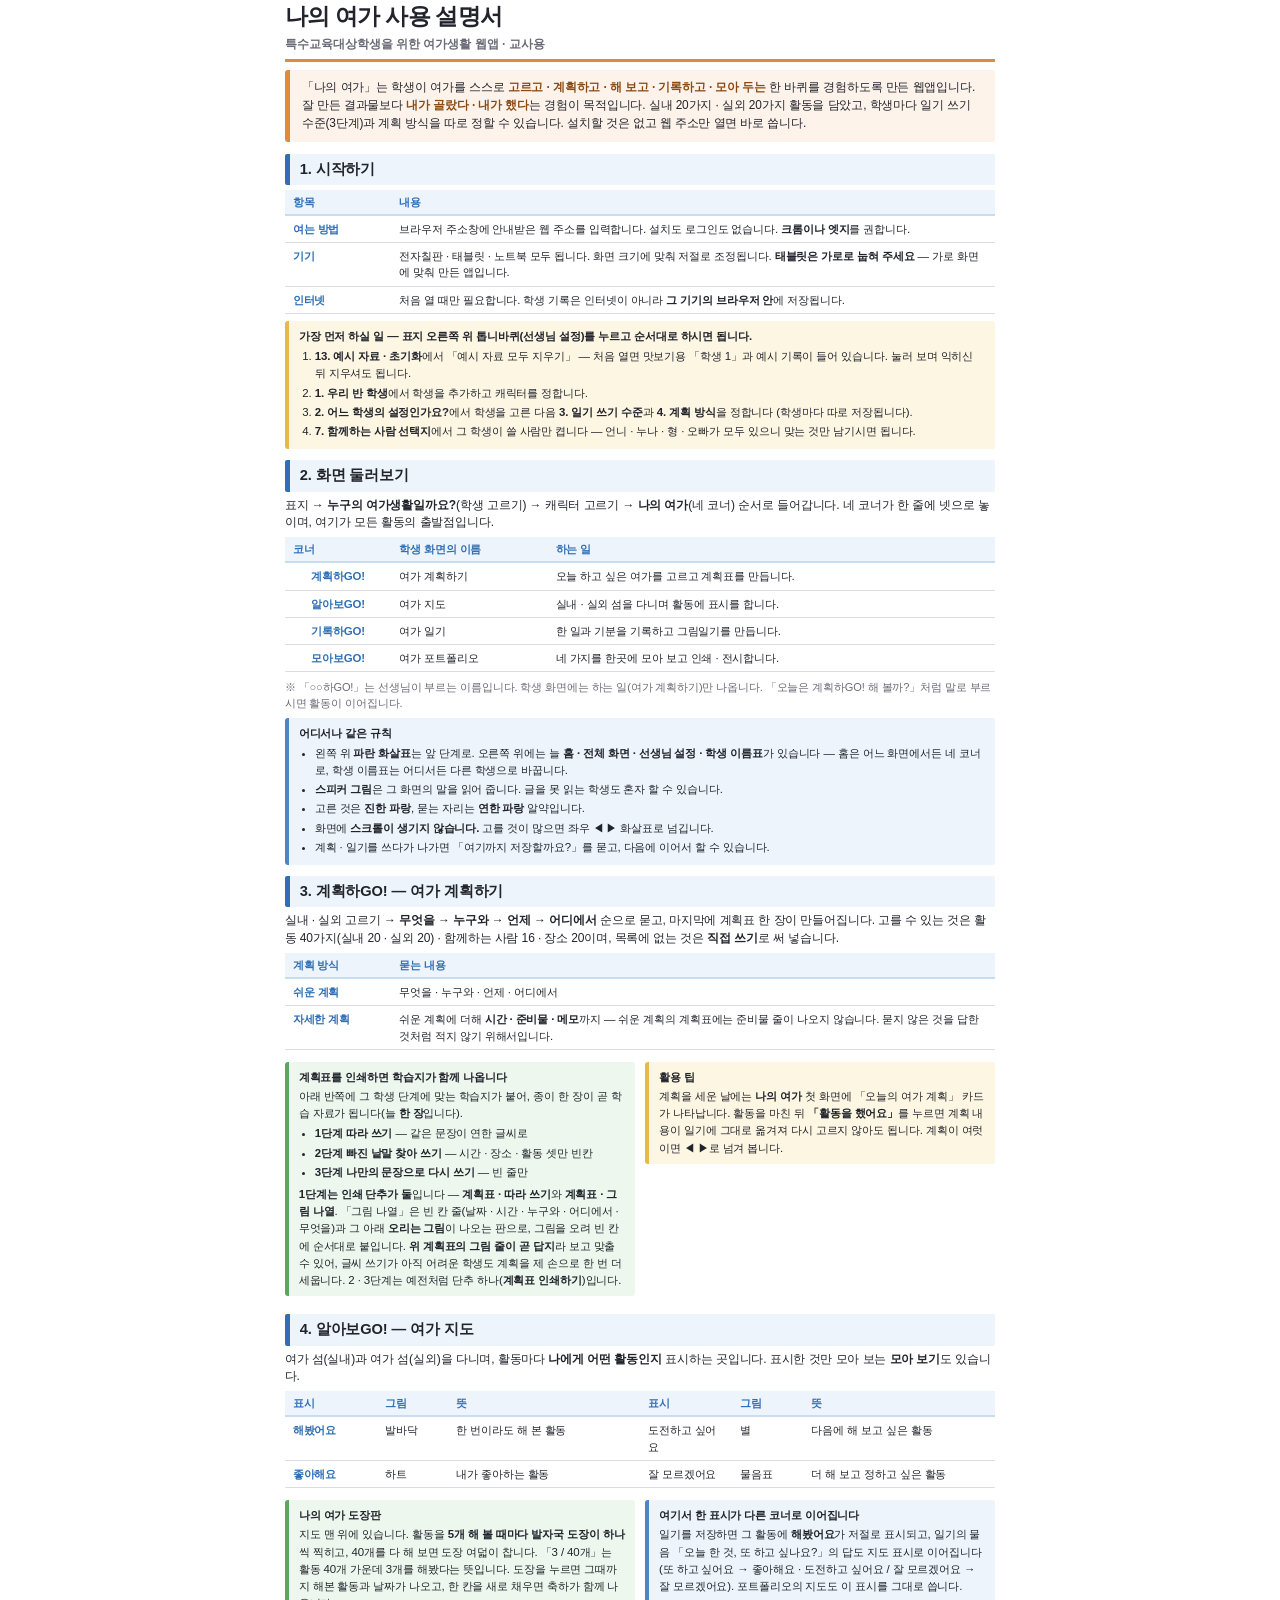
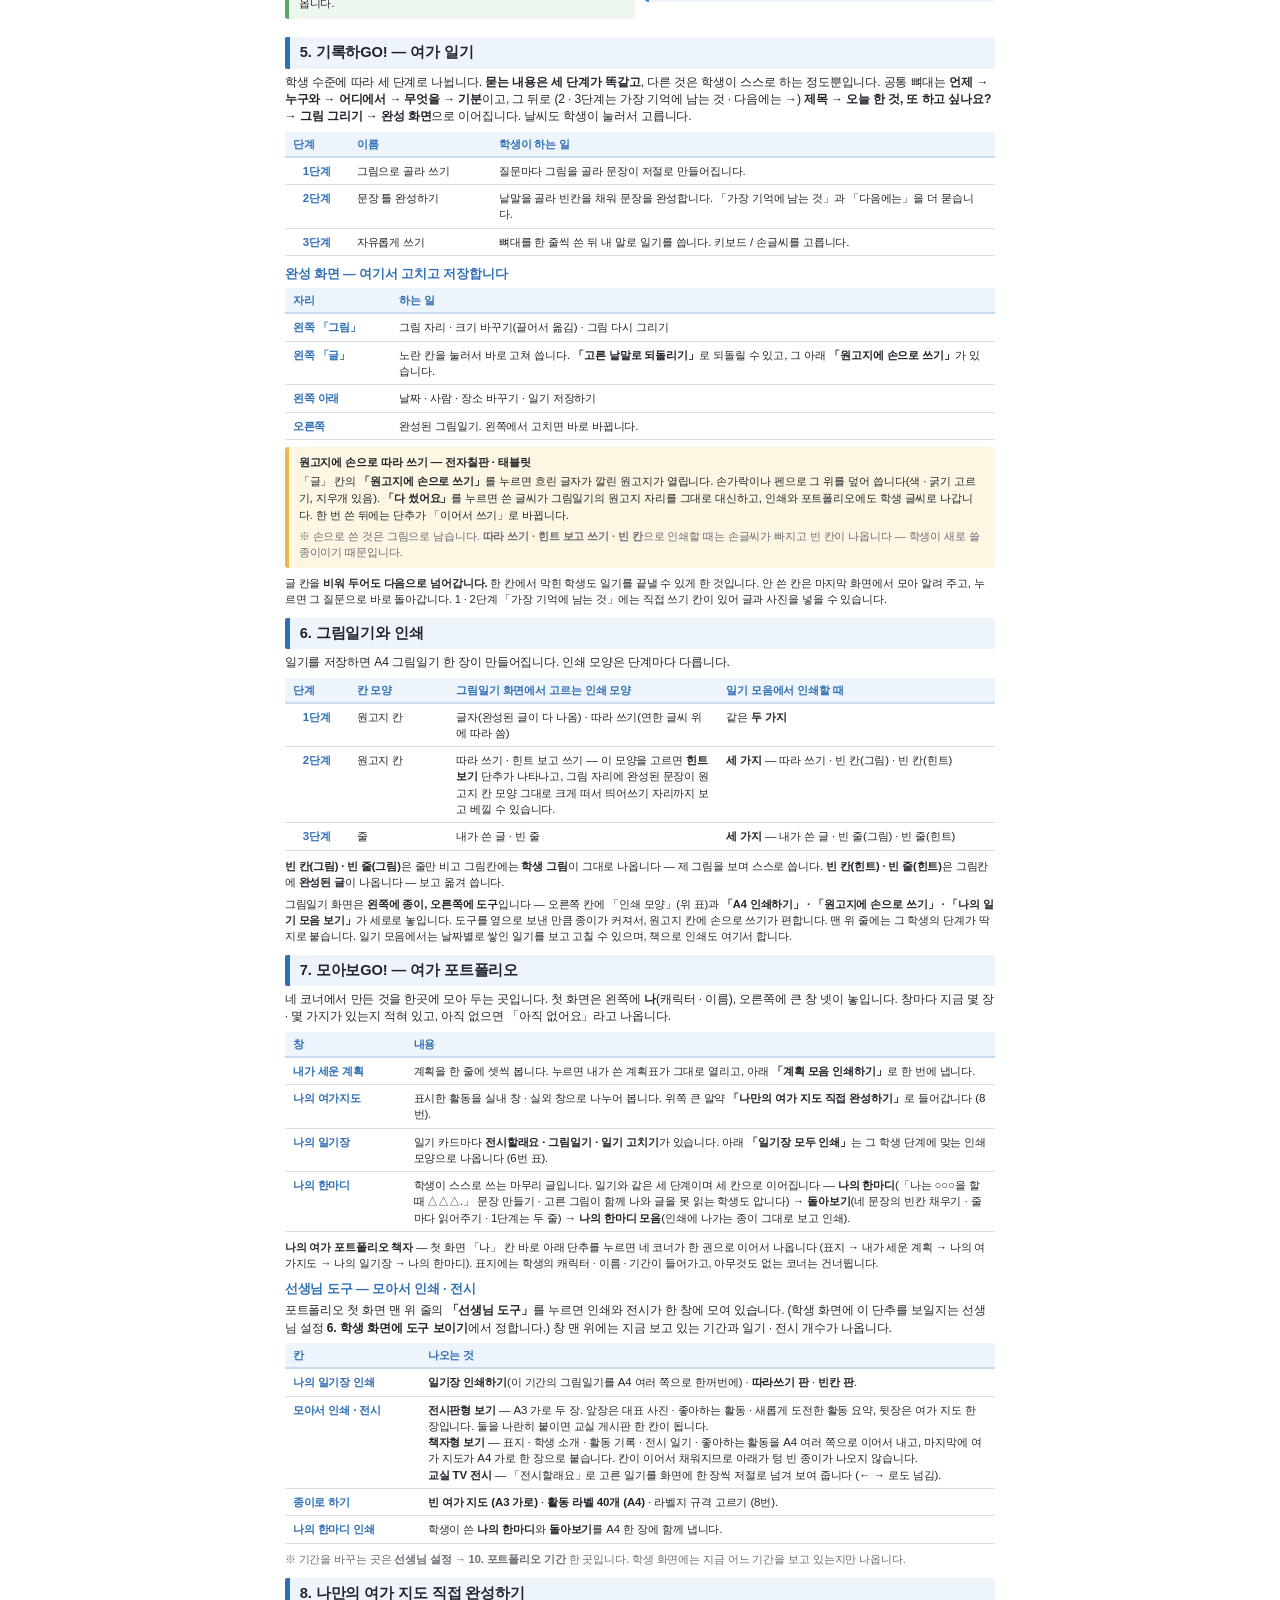
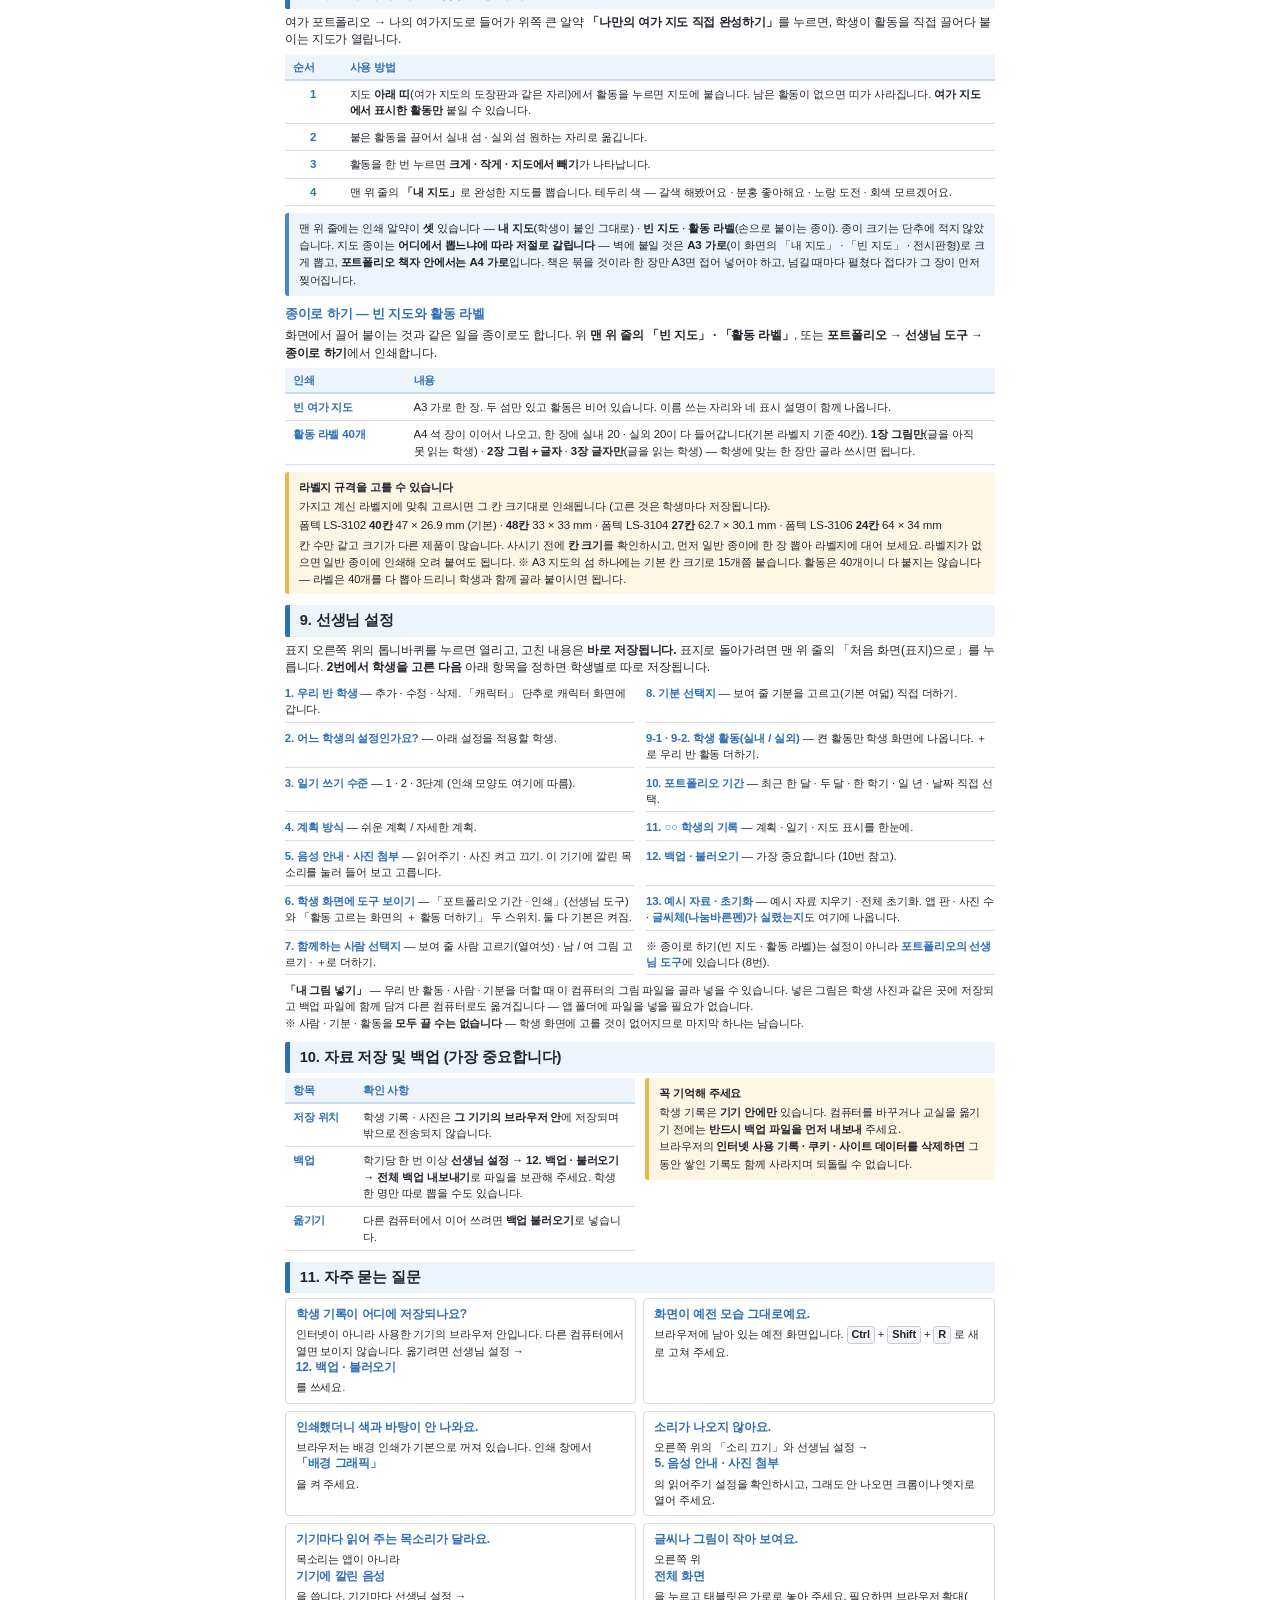
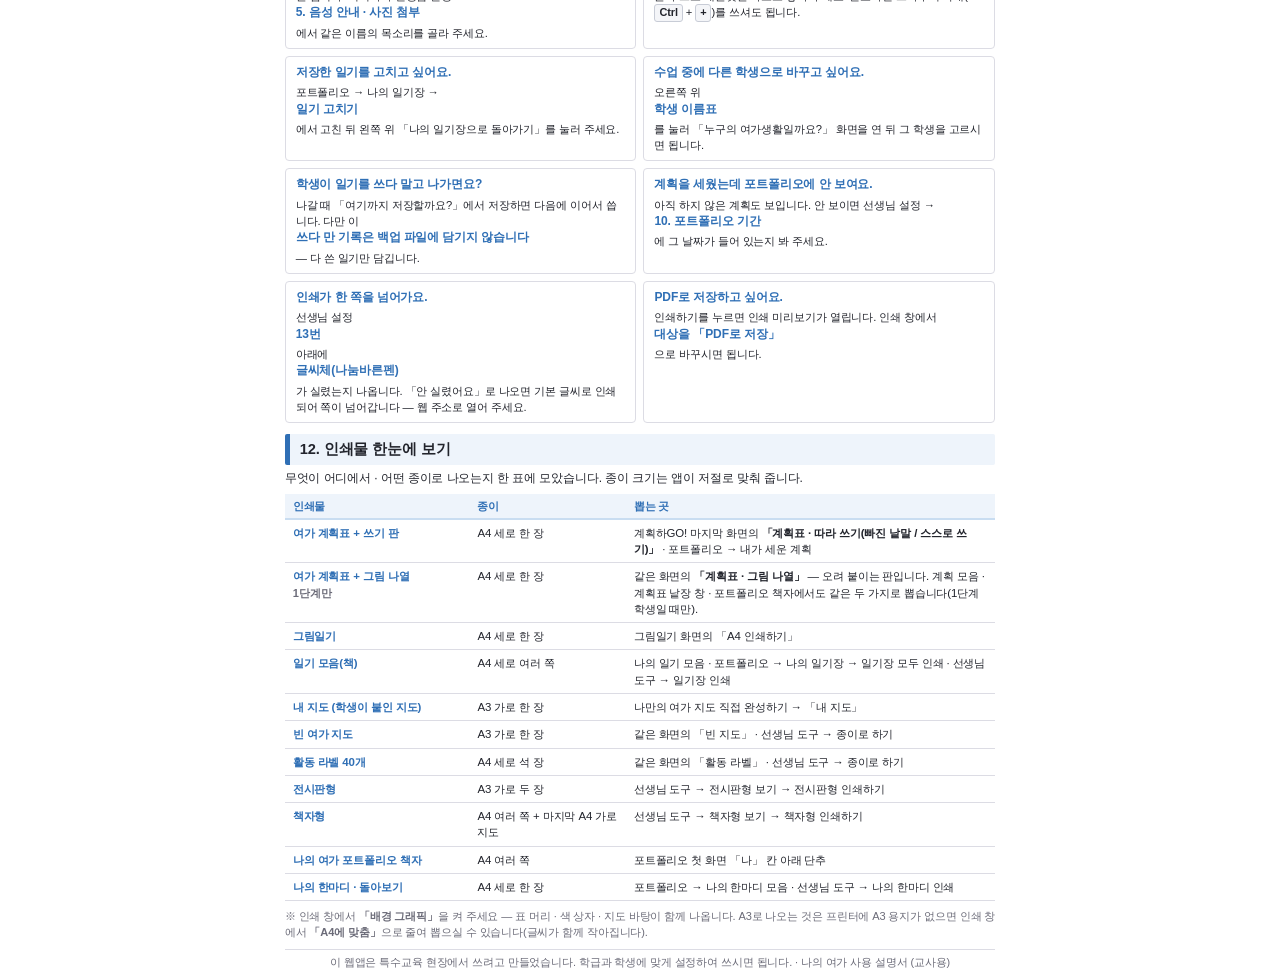
==== commit a614a6a1: "사용설명서 교정 · 종이가 주인공인 화면 키우기 · 계획표 학습지 두 갈래(1단계만) 사용설명서 - 웹앱과 다르던 여덟 곳을 고침 (5. 음성 안내·사진 첨부, 9-1·9-2 학생" ====
--- a/사용설명서(교사용).html
+++ b/사용설명서(교사용).html
@@ -8,8 +8,10 @@
    「나의 여가」 사용 설명서 (교사용)
    ▸ 브라우저에서 열고 Ctrl+P → 대상을 'PDF로 저장'
    ▸ 「배경 그래픽」을 켜야 표 머리와 색 상자가 나옵니다.
+   ▸ 2026-09-01 : 웹앱과 다르게 적혀 있던 곳을 고치고,
+     표가 서로 어긋나 보이던 곳을 줄 단위로 다시 짰습니다.
    =========================================================== */
-@page { size: A4; margin: 12mm 11mm 10mm; }
+@page { size: A4; margin: 12mm 11mm 11mm; }
 
 :root{
   --ink:#22242c;        --muted:#6b6b78;
@@ -24,7 +26,8 @@
 body{
   margin:0; padding:0;
   font-family:"맑은 고딕","Malgun Gothic","Apple SD Gothic Neo","Noto Sans KR",sans-serif;
-  font-size:8.8pt; line-height:1.38; color:var(--ink); background:#fff;
+  font-size:9pt; line-height:1.45; color:var(--ink); background:#fff;
+  letter-spacing:-.01em;
 }
 .wrap{ max-width:188mm; margin:0 auto; }
 
@@ -35,29 +38,29 @@
 h1 .sub{ display:block; font-size:9pt; font-weight:700; color:var(--muted); letter-spacing:0; margin-top:3px; }
 
 .lead{
-  margin:8px 0 11px; padding:8px 11px;
+  margin:8px 0 12px; padding:9px 12px;
   background:var(--note-o); border-left:5px solid var(--note-o-bar); border-radius:3px;
-  font-size:8.7pt; line-height:1.45;
+  font-size:8.9pt; line-height:1.5;
 }
 .lead b{ color:#8a4a12; }
 
 h2{
-  font-size:10.8pt; font-weight:800; margin:11px 0 5px;
-  padding:4px 9px; background:var(--blue-bg); border-left:5px solid var(--blue);
+  font-size:11pt; font-weight:800; margin:11px 0 5px;
+  padding:5px 10px; background:var(--blue-bg); border-left:5px solid var(--blue);
   border-radius:2px; break-after:avoid;
 }
-h3{ font-size:9.3pt; font-weight:800; color:var(--blue); margin:8px 0 3px; break-after:avoid; }
-p{ margin:3px 0 5px; }
-p.intro{ margin:0 0 5px; }
+h3{ font-size:9.5pt; font-weight:800; color:var(--blue); margin:9px 0 4px; break-after:avoid; }
+p{ margin:3px 0 6px; }
+p.intro{ margin:0 0 6px; }
 .muted{ color:var(--muted); }
-.small{ font-size:8pt; }
-
-table{ width:100%; border-collapse:collapse; margin:4px 0 6px; font-size:8.4pt; }
+.small{ font-size:8.3pt; }
+
+table{ width:100%; border-collapse:collapse; margin:5px 0 7px; font-size:8.6pt; }
 th{
   background:var(--blue-bg); color:var(--blue); font-weight:700; text-align:left;
-  padding:4px 7px; border-bottom:2px solid var(--blue-line); font-size:8.1pt;
-}
-td{ padding:4px 7px; border-bottom:1px solid var(--line); vertical-align:top; }
+  padding:4px 8px; border-bottom:2px solid var(--blue-line); font-size:8.3pt;
+}
+td{ padding:5px 8px; border-bottom:1px solid var(--line); vertical-align:top; line-height:1.42; }
 tr{ break-inside:avoid; }
 td:first-child{ font-weight:700; text-align:center; color:var(--blue); white-space:nowrap; }
 td.l:first-child{ text-align:left; }
@@ -65,32 +68,51 @@
 
 .box{
   margin:5px 0 7px; padding:7px 10px; border-radius:3px;
-  font-size:8.4pt; line-height:1.45; break-inside:avoid;
+  font-size:8.6pt; line-height:1.5; break-inside:avoid;
 }
 .box.y{ background:var(--note-y); border-left:4px solid var(--note-y-bar); }
 .box.g{ background:var(--note-g); border-left:4px solid var(--note-g-bar); }
 .box.b{ background:var(--note-b); border-left:4px solid var(--note-b-bar); }
-.box ol,.box ul{ margin:3px 0 0; padding-left:15px; }
-.box li{ margin:1px 0; }
-
-.two{ display:grid; grid-template-columns:1fr 1fr; gap:9px; align-items:start; }
+.box ol,.box ul{ margin:3px 0 0; padding-left:16px; }
+.box li{ margin:2px 0; }
+.box b.cap{ display:block; margin-bottom:2px; }
+
+.two{ display:grid; grid-template-columns:1fr 1fr; gap:10px; align-items:start; }
+
+/* 선생님 설정 목록 — 칸을 합치지 않고 **한 항목이 한 줄**입니다.
+   (예전 판은 두 칸짜리 표라 이름과 설명이 서로 어긋나 보였습니다) */
+.set{ display:grid; grid-template-columns:1fr 1fr; gap:4px 12px; margin:5px 0 7px; }
+.set .it{
+  break-inside:avoid; padding:4px 0 4px 0; border-bottom:1px solid var(--line);
+  font-size:8.5pt; line-height:1.4;
+}
+.set .it b{ color:var(--blue); }
+.set .it .d{ color:var(--ink); }
 
 .faq{ display:grid; grid-template-columns:1fr 1fr; gap:7px; margin:5px 0; }
 .faq .q{
-  border:1px solid var(--line); border-radius:4px; padding:6px 9px;
-  break-inside:avoid; font-size:8.2pt; line-height:1.4;
-}
-.faq .q b{ display:block; color:var(--blue); font-size:8.8pt; margin-bottom:2px; }
+  border:1px solid var(--line); border-radius:4px; padding:7px 10px;
+  break-inside:avoid; font-size:8.4pt; line-height:1.45;
+}
+.faq .q b{ display:block; color:var(--blue); font-size:9pt; margin-bottom:3px; }
 
 .key{
   display:inline-block; padding:0 4px; border:1px solid #c8ccd6; border-radius:3px;
-  background:#f4f5f8; font-size:8pt; font-weight:700;
+  background:#f4f5f8; font-size:8.2pt; font-weight:700;
 }
 .foot{
-  margin-top:12px; padding-top:6px; border-top:1px solid var(--line);
-  font-size:8pt; color:var(--muted); text-align:center;
-}
-@media print{ a{ color:inherit; text-decoration:none; } }
+  margin-top:9px; padding-top:5px; border-top:1px solid var(--line);
+  font-size:8.2pt; color:var(--muted); text-align:center;
+}
+@media print{
+  a{ color:inherit; text-decoration:none; }
+  /* 마지막 칸이 쪽 경계를 넘겨 빈 쪽이 붙지 않도록 하는 안전선입니다.
+     (2026-09-02 : 크롬 headless 로 뽑아 6쪽 확인 — pdftotext 의 쪽 세기는
+      마지막에 폼피드를 하나 더 찍으므로 7쪽처럼 보입니다. 속지 마세요.) */
+  .wrap{ page-break-after:avoid; break-after:avoid; }
+  .wrap > :last-child{ margin-bottom:0; padding-bottom:0; }
+  html,body{ height:auto; }
+}
 </style>
 </head>
 <body>
@@ -100,365 +122,411 @@
   <span class="sub">특수교육대상학생을 위한 여가생활 웹앱 · 교사용</span>
 </h1>
 
-<div class="lead">
-  <b>「나의 여가」</b>는 학생이 여가를 <b>스스로 고르고 · 계획하고 · 해 보고 · 기록하고 · 모아 두는</b>
-  한 바퀴를 경험하도록 만든 웹앱입니다. 잘 만든 결과물보다 <b>내가 골랐다 · 내가 했다</b>는 경험이 목적입니다.
-  실내 20가지 · 실외 20가지 활동을 담았고, 학생마다 <b>일기 수준(3단계)</b>과 <b>계획 방식</b>을 따로 정할 수 있습니다.
-  설치할 것은 없고 인터넷 주소만 열면 바로 씁니다.
-</div>
-
-<!-- ─────────────────────────────────────────── -->
+<p class="lead">
+  「나의 여가」는 학생이 여가를 스스로 <b>고르고 · 계획하고 · 해 보고 · 기록하고 · 모아 두는</b> 한 바퀴를
+  경험하도록 만든 웹앱입니다. 잘 만든 결과물보다 <b>내가 골랐다 · 내가 했다</b>는 경험이 목적입니다.
+  실내 20가지 · 실외 20가지 활동을 담았고, 학생마다 일기 쓰기 수준(3단계)과 계획 방식을 따로 정할 수 있습니다.
+  설치할 것은 없고 웹 주소만 열면 바로 씁니다.
+</p>
+
+<!-- ══════════════════ 1 ══════════════════ -->
 <h2>1. 시작하기</h2>
-
-<table>
-  <tr><th style="width:16%">항목</th><th>내용</th></tr>
-  <tr><td class="l">여는 방법</td><td>브라우저 주소창에 안내받은 <b>웹 주소</b>를 입력합니다. 설치·로그인은 없습니다.
-    <b>크롬</b>이나 <b>엣지</b>를 권장합니다.</td></tr>
-  <tr><td class="l">기기</td><td><b>전자칠판 · 태블릿 · 노트북</b> 모두 됩니다. 화면 크기에 맞춰 저절로 조정됩니다.
-    <b>태블릿은 가로로 눕혀 주세요</b> — 가로 화면에 맞춰 만든 앱입니다.</td></tr>
-  <tr><td class="l">인터넷</td><td>처음 열 때만 필요합니다. 학생 기록은 인터넷 없이 <b>그 기기 안에</b> 저장됩니다.</td></tr>
+<table>
+  <tr><th style="width:15%">항목</th><th>내용</th></tr>
+  <tr><td class="l">여는 방법</td><td class="n">브라우저 주소창에 안내받은 웹 주소를 입력합니다. 설치도 로그인도 없습니다. <b>크롬이나 엣지</b>를 권합니다.</td></tr>
+  <tr><td class="l">기기</td><td class="n">전자칠판 · 태블릿 · 노트북 모두 됩니다. 화면 크기에 맞춰 저절로 조정됩니다. <b>태블릿은 가로로 눕혀 주세요</b> — 가로 화면에 맞춰 만든 앱입니다.</td></tr>
+  <tr><td class="l">인터넷</td><td class="n">처음 열 때만 필요합니다. 학생 기록은 인터넷이 아니라 <b>그 기기의 브라우저 안</b>에 저장됩니다.</td></tr>
 </table>
 
 <div class="box y">
-  <b>가장 먼저 하실 일</b> — 표지 오른쪽 위 <b>톱니바퀴(선생님 설정)</b>를 누르고 순서대로 하시면 됩니다.
+  <b class="cap">가장 먼저 하실 일 — 표지 오른쪽 위 톱니바퀴(선생님 설정)를 누르고 순서대로 하시면 됩니다.</b>
   <ol>
-    <li><b>13. 예시 자료 · 초기화</b>에서 <b>「예시 자료 모두 지우기」</b>
-      <span class="muted">— 처음 열면 맛보기용 「학생 1」과 예시 기록이 들어 있습니다. 눌러 보며 익히신 뒤 지우셔도 됩니다.</span></li>
+    <li><b>13. 예시 자료 · 초기화</b>에서 「예시 자료 모두 지우기」 — 처음 열면 맛보기용 「학생 1」과 예시 기록이 들어 있습니다. 눌러 보며 익히신 뒤 지우셔도 됩니다.</li>
     <li><b>1. 우리 반 학생</b>에서 학생을 추가하고 캐릭터를 정합니다.</li>
-    <li><b>2번에서 학생을 고른 다음</b> <b>3. 일기 쓰기 수준</b>과 <b>4. 계획 방식</b>을 정합니다 (학생마다 따로 저장됩니다).</li>
-    <li><b>7. 함께하는 사람 선택지</b>에서 그 학생이 쓸 사람만 켭니다
-      <span class="muted">— 언니·누나·형·오빠가 모두 있으니 맞는 것만 남기시면 됩니다.</span></li>
+    <li><b>2. 어느 학생의 설정인가요?</b>에서 학생을 고른 다음 <b>3. 일기 쓰기 수준</b>과 <b>4. 계획 방식</b>을 정합니다 (학생마다 따로 저장됩니다).</li>
+    <li><b>7. 함께하는 사람 선택지</b>에서 그 학생이 쓸 사람만 켭니다 — 언니 · 누나 · 형 · 오빠가 모두 있으니 맞는 것만 남기시면 됩니다.</li>
   </ol>
 </div>
 
-<!-- ─────────────────────────────────────────── -->
+<!-- ══════════════════ 2 ══════════════════ -->
 <h2>2. 화면 둘러보기</h2>
-<p class="intro">표지 → 학생 고르기 → 캐릭터 고르기 → <b>나의 여가</b>(네 코너) 순서로 들어갑니다.
-  네 코너가 한 줄에 넷으로 놓이며, 여기가 모든 활동의 출발점입니다.</p>
-
-<table>
-  <tr><th style="width:14%">코너</th><th style="width:18%">이름</th><th>하는 일</th></tr>
-  <tr><td>계획하GO!</td><td class="l">여가 계획하기</td><td>오늘 하고 싶은 여가를 고르고 계획표를 만듭니다.</td></tr>
-  <tr><td>알아보GO!</td><td class="l">여가 지도</td><td>실내·실외 섬을 다니며 활동에 표시를 합니다.</td></tr>
-  <tr><td>기록하GO!</td><td class="l">여가 일기</td><td>한 일과 기분을 기록하고 그림일기를 만듭니다.</td></tr>
-  <tr><td>모아보GO!</td><td class="l">여가 포트폴리오</td><td>네 가지를 한곳에 모아 보고 인쇄·전시합니다.</td></tr>
-</table>
-<p class="small muted" style="margin-top:-2px">
-  ※ 「○○하GO!」는 <b>선생님이 부르는 이름</b>입니다. 학생 화면에는 하는 일(여가 계획하기)만 나옵니다.
+<p class="intro">
+  표지 → <b>누구의 여가생활일까요?</b>(학생 고르기) → 캐릭터 고르기 → <b>나의 여가</b>(네 코너) 순서로 들어갑니다.
+  네 코너가 한 줄에 넷으로 놓이며, 여기가 모든 활동의 출발점입니다.
+</p>
+<table>
+  <tr><th style="width:15%">코너</th><th style="width:22%">학생 화면의 이름</th><th>하는 일</th></tr>
+  <tr><td>계획하GO!</td><td class="n">여가 계획하기</td><td class="n">오늘 하고 싶은 여가를 고르고 계획표를 만듭니다.</td></tr>
+  <tr><td>알아보GO!</td><td class="n">여가 지도</td><td class="n">실내 · 실외 섬을 다니며 활동에 표시를 합니다.</td></tr>
+  <tr><td>기록하GO!</td><td class="n">여가 일기</td><td class="n">한 일과 기분을 기록하고 그림일기를 만듭니다.</td></tr>
+  <tr><td>모아보GO!</td><td class="n">여가 포트폴리오</td><td class="n">네 가지를 한곳에 모아 보고 인쇄 · 전시합니다.</td></tr>
+</table>
+<p class="small muted">
+  ※ 「○○하GO!」는 선생님이 부르는 이름입니다. 학생 화면에는 하는 일(여가 계획하기)만 나옵니다.
   「오늘은 계획하GO! 해 볼까?」처럼 말로 부르시면 활동이 이어집니다.
 </p>
 
 <div class="box b">
-  <b>어디서나 같은 규칙</b>
+  <b class="cap">어디서나 같은 규칙</b>
   <ul>
-    <li>왼쪽 위 <b>파란 화살표</b>는 앞 단계로. 오른쪽 위에는 늘 <b>홈 · 전체 화면 · 선생님 설정 · 학생 이름표</b>가 있습니다
-      — <b>홈</b>은 어느 화면에서든 네 코너로, <b>학생 이름표</b>는 어디서든 다른 학생으로 바꿉니다.</li>
+    <li>왼쪽 위 <b>파란 화살표</b>는 앞 단계로. 오른쪽 위에는 늘 <b>홈 · 전체 화면 · 선생님 설정 · 학생 이름표</b>가 있습니다 — 홈은 어느 화면에서든 네 코너로, 학생 이름표는 어디서든 다른 학생으로 바꿉니다.</li>
     <li><b>스피커 그림</b>은 그 화면의 말을 읽어 줍니다. 글을 못 읽는 학생도 혼자 할 수 있습니다.</li>
-    <li><b>고른 것은 진한 파랑</b>, <b>묻는 자리는 연한 파랑</b> 알약입니다.</li>
-    <li>화면에 <b>스크롤이 생기지 않습니다.</b> 고를 것이 많으면 좌우 <b>◀ ▶ 화살표</b>로 넘깁니다.</li>
-    <li>계획·일기를 <b>쓰다가 나가면</b> 「여기까지 저장할까요?」를 묻고, 다음에 <b>이어서</b> 할 수 있습니다.</li>
+    <li>고른 것은 <b>진한 파랑</b>, 묻는 자리는 <b>연한 파랑</b> 알약입니다.</li>
+    <li>화면에 <b>스크롤이 생기지 않습니다.</b> 고를 것이 많으면 좌우 ◀ ▶ 화살표로 넘깁니다.</li>
+    <li>계획 · 일기를 쓰다가 나가면 「여기까지 저장할까요?」를 묻고, 다음에 이어서 할 수 있습니다.</li>
   </ul>
 </div>
 
-<!-- ─────────────────────────────────────────── -->
+<!-- ══════════════════ 3 ══════════════════ -->
 <h2>3. 계획하GO! — 여가 계획하기</h2>
-<p class="intro">실내·실외 고르기 → 활동 고르기 → 함께하는 사람·날짜·장소 순으로 묻고,
-  마지막에 <b>계획표 한 장</b>이 만들어집니다. 고를 수 있는 것은
-  <b>활동 40가지</b>(실내 20·실외 20) · <b>함께하는 사람 16</b> · <b>장소 20</b>이며,
-  목록에 없는 것은 <b>직접 쓰기</b>로 써 넣습니다.</p>
-
-<table>
-  <tr><th style="width:16%">계획 방식</th><th>묻는 내용</th></tr>
-  <tr><td class="l">쉬운 계획</td><td>활동 · 함께하는 사람 · 날짜 · 장소</td></tr>
-  <tr><td class="l">자세한 계획</td><td>쉬운 계획에 더해 <b>시간 · 준비물 · 메모</b>까지
-    <span class="small muted">— 쉬운 계획의 계획표에는 준비물 줄이 나오지 않습니다.
-    묻지 않은 것을 답한 것처럼 적지 않기 위해서입니다.</span></td></tr>
+<p class="intro">
+  실내 · 실외 고르기 → <b>무엇을</b> → <b>누구와</b> → <b>언제</b> → <b>어디에서</b> 순으로 묻고, 마지막에 계획표 한 장이 만들어집니다.
+  고를 수 있는 것은 활동 40가지(실내 20 · 실외 20) · 함께하는 사람 16 · 장소 20이며, 목록에 없는 것은 <b>직접 쓰기</b>로 써 넣습니다.
+</p>
+<table>
+  <tr><th style="width:15%">계획 방식</th><th>묻는 내용</th></tr>
+  <tr><td class="l">쉬운 계획</td><td class="n">무엇을 · 누구와 · 언제 · 어디에서</td></tr>
+  <tr><td class="l">자세한 계획</td><td class="n">쉬운 계획에 더해 <b>시간 · 준비물 · 메모</b>까지 — 쉬운 계획의 계획표에는 준비물 줄이 나오지 않습니다. 묻지 않은 것을 답한 것처럼 적지 않기 위해서입니다.</td></tr>
 </table>
 
 <div class="two">
-  <div class="box" style="margin:0">
-    <b>계획표를 인쇄하면 학습지가 함께 나옵니다.</b> 아래 반쪽에 그 학생 단계에 맞는 쓰기 칸이 붙어,
-    종이 한 장이 곧 학습 자료가 됩니다.
+  <div class="box g">
+    <b class="cap">계획표를 인쇄하면 학습지가 함께 나옵니다</b>
+    아래 반쪽에 그 학생 단계에 맞는 학습지가 붙어, 종이 한 장이 곧 학습 자료가 됩니다(늘 <b>한 장</b>입니다).
     <ul>
       <li><b>1단계 따라 쓰기</b> — 같은 문장이 연한 글씨로</li>
-      <li><b>2단계 빠진 낱말 찾아 쓰기</b> — 낱말 상자를 보고 채움</li>
+      <li><b>2단계 빠진 낱말 찾아 쓰기</b> — 시간 · 장소 · 활동 셋만 빈칸</li>
       <li><b>3단계 나만의 문장으로 다시 쓰기</b> — 빈 줄만</li>
     </ul>
-  </div>
-  <div class="box g" style="margin:0">
-    <b>활용 팁</b> 계획을 세운 날에는 <b>나의 여가</b> 첫 화면에 <b>오늘의 여가 계획</b> 카드가 나타납니다.
-    활동을 마친 뒤 <b>활동을 했어요</b>를 누르면 계획 내용이 <b>일기에 그대로 옮겨져</b> 다시 고르지 않아도 됩니다.
-    계획이 여럿이면 <b>◀ ▶</b>로 넘겨 봅니다.
-  </div>
-</div>
-
-<!-- ─────────────────────────────────────────── -->
+    <div style="margin-top:5px">
+      <b>1단계는 인쇄 단추가 둘</b>입니다 — <b>계획표 · 따라 쓰기</b>와 <b>계획표 · 그림 나열</b>.
+      「그림 나열」은 빈 칸 줄(날짜 · 시간 · 누구와 · 어디에서 · 무엇을)과 그 아래 <b>오리는 그림</b>이 나오는 판으로,
+      그림을 오려 빈 칸에 순서대로 붙입니다. <b>위 계획표의 그림 줄이 곧 답지</b>라 보고 맞출 수 있어,
+      글씨 쓰기가 아직 어려운 학생도 계획을 제 손으로 한 번 더 세웁니다.
+      2 · 3단계는 예전처럼 단추 하나(<b>계획표 인쇄하기</b>)입니다.
+    </div>
+  </div>
+  <div class="box y">
+    <b class="cap">활용 팁</b>
+    계획을 세운 날에는 <b>나의 여가</b> 첫 화면에 「오늘의 여가 계획」 카드가 나타납니다.
+    활동을 마친 뒤 <b>「활동을 했어요」</b>를 누르면 계획 내용이 일기에 그대로 옮겨져 다시 고르지 않아도 됩니다.
+    계획이 여럿이면 ◀ ▶로 넘겨 봅니다.
+  </div>
+</div>
+
+<!-- ══════════════════ 4 ══════════════════ -->
 <h2>4. 알아보GO! — 여가 지도</h2>
-<p class="intro"><b>여가 섬(실내)</b>과 <b>여가 섬(실외)</b>을 다니며, 활동마다
-  <b>나에게 어떤 활동인지</b> 표시하는 곳입니다. 표시한 것만 모아 보는 <b>모아보기</b>도 있습니다.</p>
-
-<table>
-  <tr><th style="width:16%">표시</th><th style="width:10%">그림</th><th>뜻</th>
-      <th style="width:16%">표시</th><th style="width:10%">그림</th><th>뜻</th></tr>
-  <tr><td class="l">해봤어요</td><td class="n">발바닥</td><td class="n">한 번이라도 해 본 활동</td>
-      <td class="l">도전하고 싶어요</td><td class="n">별</td><td class="n">다음에 해 보고 싶은 활동</td></tr>
-  <tr><td class="l">좋아해요</td><td class="n">하트</td><td class="n">내가 좋아하는 활동</td>
-      <td class="l">잘 모르겠어요</td><td class="n">물음표</td><td class="n">더 해 보고 정하고 싶은 활동</td></tr>
-</table>
-
+<p class="intro">
+  여가 섬(실내)과 여가 섬(실외)을 다니며, 활동마다 <b>나에게 어떤 활동인지</b> 표시하는 곳입니다.
+  표시한 것만 모아 보는 <b>모아 보기</b>도 있습니다.
+</p>
+<table>
+  <tr>
+    <th style="width:13%">표시</th><th style="width:10%">그림</th><th style="width:27%">뜻</th>
+    <th style="width:13%">표시</th><th style="width:10%">그림</th><th>뜻</th>
+  </tr>
+  <tr>
+    <td class="l">해봤어요</td><td class="n">발바닥</td><td class="n">한 번이라도 해 본 활동</td>
+    <td class="l">도전하고 싶어요</td><td class="n">별</td><td class="n">다음에 해 보고 싶은 활동</td>
+  </tr>
+  <tr>
+    <td class="l">좋아해요</td><td class="n">하트</td><td class="n">내가 좋아하는 활동</td>
+    <td class="l">잘 모르겠어요</td><td class="n">물음표</td><td class="n">더 해 보고 정하고 싶은 활동</td>
+  </tr>
+</table>
 <div class="two">
-  <div class="box g" style="margin:0">
-    <b>나의 여가 도장판</b> 지도 맨 위에 있습니다. <b>5개</b>를 해볼 때마다 발자국 도장이 하나씩 찍히고,
-    40개를 다 해보면 도장 여덟이 찹니다. 「3 / 40개」는 <b>활동</b> 40개 가운데 3개를 해봤다는 뜻입니다.
-  </div>
-  <div class="box b" style="margin:0">
-    <b>여기서 한 표시가 다른 코너로 이어집니다.</b> 일기를 저장하면 그 활동에 <b>해봤어요</b>가 저절로 표시되고,
-    일기의 마지막 물음 <b>「또 하고 싶나요?」</b>도 지도 표시로 이어집니다. 포트폴리오의 지도도 이 표시를 그대로 씁니다.
-  </div>
-</div>
-
-<!-- ─────────────────────────────────────────── -->
+  <div class="box g">
+    <b class="cap">나의 여가 도장판</b>
+    지도 맨 위에 있습니다. 활동을 <b>5개 해 볼 때마다 발자국 도장이 하나</b>씩 찍히고, 40개를 다 해 보면 도장 여덟이 찹니다.
+    「3 / 40개」는 활동 40개 가운데 3개를 해봤다는 뜻입니다. 도장을 누르면 그때까지 해본 활동과 날짜가 나오고,
+    한 칸을 새로 채우면 축하가 함께 나옵니다.
+  </div>
+  <div class="box b">
+    <b class="cap">여기서 한 표시가 다른 코너로 이어집니다</b>
+    일기를 저장하면 그 활동에 <b>해봤어요</b>가 저절로 표시되고, 일기의 물음 「오늘 한 것, 또 하고 싶나요?」의 답도 지도 표시로 이어집니다
+    (또 하고 싶어요 → 좋아해요 · 도전하고 싶어요 / 잘 모르겠어요 → 잘 모르겠어요).
+    포트폴리오의 지도도 이 표시를 그대로 씁니다.
+  </div>
+</div>
+
+<!-- ══════════════════ 5 ══════════════════ -->
 <h2>5. 기록하GO! — 여가 일기</h2>
-<p class="intro">학생 수준에 따라 <b>세 단계</b>로 나뉩니다.
-  <b>묻는 내용은 세 단계가 똑같고</b>, 다른 것은 <b>학생이 스스로 하는 정도</b>뿐입니다.
-  공통 뼈대는 <b>언제 → 누구와 → 어디에서 → 무엇을 → 기분</b>입니다.</p>
-
-<table>
-  <tr><th style="width:10%">단계</th><th style="width:22%">이름</th><th>학생이 하는 일</th></tr>
-  <tr><td>1단계</td><td class="l">그림으로 골라 쓰기</td><td>질문마다 <b>그림을 골라</b> 문장이 저절로 만들어집니다.</td></tr>
-  <tr><td>2단계</td><td class="l">문장 틀 완성하기</td><td>낱말을 골라 <b>빈칸을 채워</b> 문장을 완성합니다. 「가장 기억에 남는 것」과 「다음에는」을 더 묻습니다.</td></tr>
-  <tr><td>3단계</td><td class="l">자유롭게 쓰기</td><td>뼈대를 한 줄씩 쓴 뒤 <b>내 말로</b> 일기를 씁니다. <b>키보드 / 손글씨</b>를 고릅니다.</td></tr>
+<p class="intro">
+  학생 수준에 따라 세 단계로 나뉩니다. <b>묻는 내용은 세 단계가 똑같고</b>, 다른 것은 학생이 스스로 하는 정도뿐입니다.
+  공통 뼈대는 <b>언제 → 누구와 → 어디에서 → 무엇을 → 기분</b>이고, 그 뒤로
+  (2 · 3단계는 가장 기억에 남는 것 · 다음에는 →) <b>제목 → 오늘 한 것, 또 하고 싶나요? → 그림 그리기 → 완성 화면</b>으로 이어집니다.
+  날씨도 학생이 눌러서 고릅니다.
+</p>
+<table>
+  <tr><th style="width:9%">단계</th><th style="width:20%">이름</th><th>학생이 하는 일</th></tr>
+  <tr><td>1단계</td><td class="n">그림으로 골라 쓰기</td><td class="n">질문마다 그림을 골라 문장이 저절로 만들어집니다.</td></tr>
+  <tr><td>2단계</td><td class="n">문장 틀 완성하기</td><td class="n">낱말을 골라 빈칸을 채워 문장을 완성합니다. 「가장 기억에 남는 것」과 「다음에는」을 더 묻습니다.</td></tr>
+  <tr><td>3단계</td><td class="n">자유롭게 쓰기</td><td class="n">뼈대를 한 줄씩 쓴 뒤 내 말로 일기를 씁니다. 키보드 / 손글씨를 고릅니다.</td></tr>
 </table>
 
 <h3>완성 화면 — 여기서 고치고 저장합니다</h3>
 <table>
-  <tr><th style="width:16%">자리</th><th>하는 일</th></tr>
-  <tr><td class="l">왼쪽 「그림」</td><td><b>그림 자리·크기 바꾸기</b>(끌어서 옮김) · <b>그림 다시 그리기</b></td></tr>
-  <tr><td class="l">왼쪽 「글」</td><td>노란 칸을 <b>눌러서 바로 고쳐 씁니다.</b> <b>고른 낱말로 되돌리기</b>로 되돌릴 수 있고,
-    그 아래 <b>「원고지에 손으로 쓰기」</b>가 있습니다.</td></tr>
-  <tr><td class="l">왼쪽 아래</td><td><b>날짜·사람·장소 바꾸기</b> · <b>일기 저장하기</b></td></tr>
-  <tr><td class="l">오른쪽</td><td>완성된 <b>그림일기</b>. 왼쪽에서 고치면 바로 바뀝니다.</td></tr>
-</table>
-
+  <tr><th style="width:15%">자리</th><th>하는 일</th></tr>
+  <tr><td class="l">왼쪽 「그림」</td><td class="n">그림 자리 · 크기 바꾸기(끌어서 옮김) · 그림 다시 그리기</td></tr>
+  <tr><td class="l">왼쪽 「글」</td><td class="n">노란 칸을 눌러서 바로 고쳐 씁니다. <b>「고른 낱말로 되돌리기」</b>로 되돌릴 수 있고, 그 아래 <b>「원고지에 손으로 쓰기」</b>가 있습니다.</td></tr>
+  <tr><td class="l">왼쪽 아래</td><td class="n">날짜 · 사람 · 장소 바꾸기 · 일기 저장하기</td></tr>
+  <tr><td class="l">오른쪽</td><td class="n">완성된 그림일기. 왼쪽에서 고치면 바로 바뀝니다.</td></tr>
+</table>
+
+<div class="box y">
+  <b class="cap">원고지에 손으로 따라 쓰기 — 전자칠판 · 태블릿</b>
+  「글」 칸의 <b>「원고지에 손으로 쓰기」</b>를 누르면 흐린 글자가 깔린 원고지가 열립니다.
+  손가락이나 펜으로 그 위를 덮어 씁니다(색 · 굵기 고르기, 지우개 있음).
+  <b>「다 썼어요」</b>를 누르면 쓴 글씨가 그림일기의 원고지 자리를 그대로 대신하고, 인쇄와 포트폴리오에도 학생 글씨로 나갑니다.
+  한 번 쓴 뒤에는 단추가 「이어서 쓰기」로 바뀝니다.
+  <div class="small muted" style="margin-top:3px">
+    ※ 손으로 쓴 것은 그림으로 남습니다. <b>따라 쓰기 · 힌트 보고 쓰기 · 빈 칸</b>으로 인쇄할 때는 손글씨가 빠지고 빈 칸이 나옵니다 — 학생이 새로 쓸 종이이기 때문입니다.
+  </div>
+</div>
+<p class="small">
+  글 칸을 <b>비워 두어도 다음으로 넘어갑니다.</b> 한 칸에서 막힌 학생도 일기를 끝낼 수 있게 한 것입니다.
+  안 쓴 칸은 마지막 화면에서 모아 알려 주고, 누르면 그 질문으로 바로 돌아갑니다.
+  1 · 2단계 「가장 기억에 남는 것」에는 직접 쓰기 칸이 있어 글과 사진을 넣을 수 있습니다.
+</p>
+
+<!-- ══════════════════ 6 ══════════════════ -->
+<h2>6. 그림일기와 인쇄</h2>
+<p class="intro">일기를 저장하면 A4 그림일기 한 장이 만들어집니다. 인쇄 모양은 단계마다 다릅니다.</p>
+<table>
+  <tr><th style="width:9%">단계</th><th style="width:14%">칸 모양</th><th style="width:38%">그림일기 화면에서 고르는 인쇄 모양</th><th>일기 모음에서 인쇄할 때</th></tr>
+  <tr>
+    <td>1단계</td><td class="n">원고지 칸</td>
+    <td class="n">글자(완성된 글이 다 나옴) · 따라 쓰기(연한 글씨 위에 따라 씀)</td>
+    <td class="n">같은 <b>두 가지</b></td>
+  </tr>
+  <tr>
+    <td>2단계</td><td class="n">원고지 칸</td>
+    <td class="n">따라 쓰기 · 힌트 보고 쓰기 — 이 모양을 고르면 <b>힌트 보기</b> 단추가 나타나고, 그림 자리에 완성된 문장이 원고지 칸 모양 그대로 크게 떠서 띄어쓰기 자리까지 보고 베낄 수 있습니다.</td>
+    <td class="n"><b>세 가지</b> — 따라 쓰기 · 빈 칸(그림) · 빈 칸(힌트)</td>
+  </tr>
+  <tr>
+    <td>3단계</td><td class="n">줄</td>
+    <td class="n">내가 쓴 글 · 빈 줄</td>
+    <td class="n"><b>세 가지</b> — 내가 쓴 글 · 빈 줄(그림) · 빈 줄(힌트)</td>
+  </tr>
+</table>
+<p class="small">
+  <b>빈 칸(그림) · 빈 줄(그림)</b>은 줄만 비고 그림칸에는 <b>학생 그림</b>이 그대로 나옵니다 — 제 그림을 보며 스스로 씁니다.
+  <b>빈 칸(힌트) · 빈 줄(힌트)</b>은 그림칸에 <b>완성된 글</b>이 나옵니다 — 보고 옮겨 씁니다.
+</p>
+<p class="small">
+  그림일기 화면은 <b>왼쪽에 종이, 오른쪽에 도구</b>입니다 — 오른쪽 칸에 「인쇄 모양」(위 표)과
+  <b>「A4 인쇄하기」 · 「원고지에 손으로 쓰기」 · 「나의 일기 모음 보기」</b>가 세로로 놓입니다.
+  도구를 옆으로 보낸 만큼 종이가 커져서, 원고지 칸에 손으로 쓰기가 편합니다. 맨 위 줄에는 그 학생의 단계가 딱지로 붙습니다.
+  일기 모음에서는 날짜별로 쌓인 일기를 보고 고칠 수 있으며, 책으로 인쇄도 여기서 합니다.
+</p>
+
+<!-- ══════════════════ 7 ══════════════════ -->
+<h2>7. 모아보GO! — 여가 포트폴리오</h2>
+<p class="intro">
+  네 코너에서 만든 것을 한곳에 모아 두는 곳입니다. 첫 화면은 왼쪽에 <b>나</b>(캐릭터 · 이름), 오른쪽에 큰 창 넷이 놓입니다.
+  창마다 지금 몇 장 · 몇 가지가 있는지 적혀 있고, 아직 없으면 「아직 없어요」라고 나옵니다.
+</p>
+<table>
+  <tr><th style="width:17%">창</th><th>내용</th></tr>
+  <tr><td class="l">내가 세운 계획</td><td class="n">계획을 한 줄에 셋씩 봅니다. 누르면 내가 쓴 계획표가 그대로 열리고, 아래 <b>「계획 모음 인쇄하기」</b>로 한 번에 냅니다.</td></tr>
+  <tr><td class="l">나의 여가지도</td><td class="n">표시한 활동을 실내 창 · 실외 창으로 나누어 봅니다. 위쪽 큰 알약 <b>「나만의 여가 지도 직접 완성하기」</b>로 들어갑니다 (8번).</td></tr>
+  <tr><td class="l">나의 일기장</td><td class="n">일기 카드마다 <b>전시할래요 · 그림일기 · 일기 고치기</b>가 있습니다. 아래 <b>「일기장 모두 인쇄」</b>는 그 학생 단계에 맞는 인쇄 모양으로 나옵니다 (6번 표).</td></tr>
+  <tr><td class="l">나의 한마디</td><td class="n">학생이 스스로 쓰는 마무리 글입니다. 일기와 같은 세 단계이며 세 칸으로 이어집니다 —
+    <b>나의 한마디</b>(「나는 ○○○을 할 때 △△△.」 문장 만들기 · 고른 그림이 함께 나와 글을 못 읽는 학생도 압니다) →
+    <b>돌아보기</b>(네 문장의 빈칸 채우기 · 줄마다 읽어주기 · 1단계는 두 줄) →
+    <b>나의 한마디 모음</b>(인쇄에 나가는 종이 그대로 보고 인쇄).</td></tr>
+</table>
+<p class="small">
+  <b>나의 여가 포트폴리오 책자</b> — 첫 화면 「나」 칸 바로 아래 단추를 누르면 네 코너가 한 권으로 이어서 나옵니다
+  (표지 → 내가 세운 계획 → 나의 여가지도 → 나의 일기장 → 나의 한마디).
+  표지에는 학생의 캐릭터 · 이름 · 기간이 들어가고, 아무것도 없는 코너는 건너뜁니다.
+</p>
+
+<h3>선생님 도구 — 모아서 인쇄 · 전시</h3>
+<p class="intro">
+  포트폴리오 첫 화면 맨 위 줄의 <b>「선생님 도구」</b>를 누르면 인쇄와 전시가 한 창에 모여 있습니다.
+  (학생 화면에 이 단추를 보일지는 선생님 설정 <b>6. 학생 화면에 도구 보이기</b>에서 정합니다.)
+  창 맨 위에는 지금 보고 있는 기간과 일기 · 전시 개수가 나옵니다.
+</p>
+<table>
+  <tr><th style="width:19%">칸</th><th>나오는 것</th></tr>
+  <tr><td class="l">나의 일기장 인쇄</td><td class="n"><b>일기장 인쇄하기</b>(이 기간의 그림일기를 A4 여러 쪽으로 한꺼번에) · <b>따라쓰기 판</b> · <b>빈칸 판</b>.</td></tr>
+  <tr><td class="l">모아서 인쇄 · 전시</td><td class="n"><b>전시판형 보기</b> — A3 가로 두 장. 앞장은 대표 사진 · 좋아하는 활동 · 새롭게 도전한 활동 요약, 뒷장은 여가 지도 한 장입니다. 둘을 나란히 붙이면 교실 게시판 한 칸이 됩니다.<br />
+    <b>책자형 보기</b> — 표지 · 학생 소개 · 활동 기록 · 전시 일기 · 좋아하는 활동을 A4 여러 쪽으로 이어서 내고, 마지막에 여가 지도가 A4 가로 한 장으로 붙습니다. 칸이 이어서 채워지므로 아래가 텅 빈 종이가 나오지 않습니다.<br />
+    <b>교실 TV 전시</b> — 「전시할래요」로 고른 일기를 화면에 한 장씩 저절로 넘겨 보여 줍니다 (← → 로도 넘김).</td></tr>
+  <tr><td class="l">종이로 하기</td><td class="n"><b>빈 여가 지도 (A3 가로)</b> · <b>활동 라벨 40개 (A4)</b> · 라벨지 규격 고르기 (8번).</td></tr>
+  <tr><td class="l">나의 한마디 인쇄</td><td class="n">학생이 쓴 <b>나의 한마디</b>와 <b>돌아보기</b>를 A4 한 장에 함께 냅니다.</td></tr>
+</table>
+<p class="small muted">
+  ※ 기간을 바꾸는 곳은 <b>선생님 설정 → 10. 포트폴리오 기간</b> 한 곳입니다. 학생 화면에는 지금 어느 기간을 보고 있는지만 나옵니다.
+</p>
+
+<!-- ══════════════════ 8 ══════════════════ -->
+<h2>8. 나만의 여가 지도 직접 완성하기</h2>
+<p class="intro">
+  여가 포트폴리오 → 나의 여가지도로 들어가 위쪽 큰 알약 <b>「나만의 여가 지도 직접 완성하기」</b>를 누르면,
+  학생이 활동을 직접 끌어다 붙이는 지도가 열립니다.
+</p>
+<table>
+  <tr><th style="width:8%">순서</th><th>사용 방법</th></tr>
+  <tr><td>1</td><td class="n">지도 <b>아래 띠</b>(여가 지도의 도장판과 같은 자리)에서 활동을 누르면 지도에 붙습니다. 남은 활동이 없으면 띠가 사라집니다. <b>여가 지도에서 표시한 활동만</b> 붙일 수 있습니다.</td></tr>
+  <tr><td>2</td><td class="n">붙은 활동을 끌어서 실내 섬 · 실외 섬 원하는 자리로 옮깁니다.</td></tr>
+  <tr><td>3</td><td class="n">활동을 한 번 누르면 <b>크게 · 작게 · 지도에서 빼기</b>가 나타납니다.</td></tr>
+  <tr><td>4</td><td class="n">맨 위 줄의 <b>「내 지도」</b>로 완성한 지도를 뽑습니다. 테두리 색 — 갈색 해봤어요 · 분홍 좋아해요 · 노랑 도전 · 회색 모르겠어요.</td></tr>
+</table>
 <div class="box b">
-  <b>원고지에 손으로 따라 쓰기</b> — 전자칠판 · 태블릿<br />
-  「글」 칸의 <b>「원고지에 손으로 쓰기」</b>를 누르면 <b>흐린 글자가 깔린 원고지</b>가 열립니다.
-  손가락이나 펜으로 그 위를 덮어 씁니다(색·굵기 고르기, 지우개 있음).
-  <b>다 썼어요</b>를 누르면 쓴 글씨가 <b>그림일기의 원고지 자리를 그대로 대신</b>하고, 인쇄와 포트폴리오에도 학생 글씨로 나갑니다.
-  <span class="small muted">※ 손으로 쓴 것은 <b>그림으로</b> 남습니다. 따라 쓰기 · 힌트 보고 쓰기 · 빈 칸으로 인쇄할 때는
-  손글씨가 빠지고 <b>빈 칸</b>이 나옵니다 — 학생이 새로 쓸 종이이기 때문입니다.</span>
-</div>
-
-<div class="box g">
-  <b>글 칸을 비워 두어도 다음으로 넘어갑니다.</b> 한 칸에서 막힌 학생도 일기를 끝낼 수 있게 한 것입니다.
-  안 쓴 칸은 마지막 화면에서 모아 알려 주고, 누르면 그 질문으로 바로 돌아갑니다.
-  <span class="small muted">1·2단계 「가장 기억에 남는 것」에는 <b>직접 쓰기</b> 칸이 있어 글과 사진을 넣을 수 있습니다.</span>
-</div>
-
-<!-- ─────────────────────────────────────────── -->
-<h2>6. 그림일기와 인쇄</h2>
-<p class="intro">일기를 저장하면 <b>A4 그림일기 한 장</b>이 만들어집니다. 인쇄 모양은 <b>단계마다 다릅니다.</b></p>
-
-<table>
-  <tr><th style="width:10%">단계</th><th style="width:16%">칸 모양</th><th>고를 수 있는 인쇄 모양</th></tr>
-  <tr><td>1단계</td><td class="l">원고지 칸</td><td><b>글자</b>(완성된 글이 다 나옴) · <b>따라 쓰기</b>(연한 글씨 위에 따라 씀)</td></tr>
-  <tr><td>2단계</td><td class="l">원고지 칸</td><td><b>따라 쓰기</b> · <b>힌트 보고 쓰기</b> — 이 모양을 고르면 <b>힌트 보기</b> 단추가 나타나고,
-    그림 자리에 <b>완성된 문장이 원고지 칸 모양 그대로</b> 크게 떠서 띄어쓰기 자리까지 보고 베낄 수 있습니다.</td></tr>
-  <tr><td>3단계</td><td class="l">줄</td><td><b>내가 쓴 글</b> · <b>빈 줄(그림)</b> — 줄만 비고 그림칸에는 학생 그림 ·
-    <b>빈 줄(힌트)</b> — 줄만 비고 그림칸에 완성된 글</td></tr>
-</table>
-
-<div class="box g">
-  그림일기 화면 아래에 <b>A4 인쇄하기</b> · <b>원고지에 손으로 쓰기</b> · <b>나의 일기 모음 보기</b>가 있습니다.
-  <b>일기 모음</b>에서는 날짜별로 쌓인 일기를 보고 고칠 수 있으며, <b>책으로 인쇄</b>도 여기서 합니다
-  (위 표의 인쇄 모양 그대로 — 1·2단계는 둘, 3단계는 셋).
-</div>
-
-<!-- ─────────────────────────────────────────── -->
-<h2>7. 모아보GO! — 여가 포트폴리오</h2>
-<p class="intro">네 코너에서 만든 것을 <b>한곳에 모아 두는 곳</b>입니다.
-  첫 화면은 왼쪽에 <b>나</b>(캐릭터·이름), 오른쪽에 <b>큰 창 넷</b>이 놓입니다.</p>
-
-<table>
-  <tr><th style="width:16%">창</th><th>내용</th></tr>
-  <tr><td class="l">내가 세운 계획</td>
-      <td>계획을 한 줄에 셋씩 봅니다. 누르면 <b>내가 쓴 계획표</b>가 그대로 열리고, 아래 <b>계획 모음 인쇄하기</b>로 한 번에 냅니다.</td></tr>
-  <tr><td class="l">나의 여가지도</td>
-      <td>표시한 활동을 <b>실내 창 · 실외 창</b>으로 나누어 봅니다. 여기에서 <b>나만의 여가 지도 직접 완성하기</b>로 들어갑니다 <span class="small muted">(8번)</span>.</td></tr>
-  <tr><td class="l">나의 일기장</td>
-      <td>일기 카드마다 <b>전시할래요 · 그림일기 · 일기 고치기</b>가 있습니다.
-        아래 <b>일기장 모두 인쇄</b>는 그 학생 단계에 맞는 인쇄 모양으로 나옵니다.</td></tr>
-  <tr><td class="l">나의 한마디</td>
-      <td>학생이 <b>스스로 쓰는 마무리 글</b>입니다. 일기와 <b>같은 세 단계</b>이며 세 칸으로 이어집니다 —
-        <b>나의 한마디</b>(「나는 ○○○을 할 때 △△△.」 문장 만들기 · 고른 <b>그림이 함께</b> 나와 글을 못 읽는 학생도 압니다) →
-        <b>돌아보기</b>(네 문장의 빈칸 채우기 · 줄마다 읽어주기) → <b>나의 한마디 모음</b>(인쇄에 나가는 종이 그대로 보고 인쇄).</td></tr>
-</table>
-
-<div class="box b">
-  <b>나의 여가 포트폴리오 책자</b> — 첫 화면 <b>나 칸 바로 아래</b> 단추를 누르면 네 코너가 한 권으로 이어서 나옵니다
-  (<b>표지 → 내가 세운 계획 → 나의 여가지도 → 나의 일기장 → 나의 한마디</b>).
-  표지에는 학생의 캐릭터·이름·기간이 들어가고, 아무것도 없는 코너는 건너뜁니다.
-</div>
-
-<h3>선생님 도구 — 모아서 인쇄 · 전시</h3>
-<p style="margin-top:0">맨 위 줄의 <b>선생님 도구</b>를 누르면 한 창에 모여 있습니다.
-  <span class="small muted">(학생 화면에 보일지는 <b>선생님 설정 → 6번</b>에서 정합니다.)</span></p>
-<table>
-  <tr><th style="width:16%">단추</th><th>나오는 것</th></tr>
-  <tr><td class="l">전시판형</td>
-      <td><b>A3 가로 두 장.</b> 앞장은 대표 사진·좋아하는 활동·새롭게 도전한 활동 요약,
-        <b>뒷장은 여가 지도 한 장</b>입니다. 둘을 나란히 붙이면 교실 게시판 한 칸이 됩니다.</td></tr>
-  <tr><td class="l">책자형</td>
-      <td>표지 · 학생 소개 · 활동 기록 · 전시 일기 · 좋아하는 활동을 <b>A4 여러 쪽</b>으로 이어서 내고,
-        마지막에 <b>여가 지도가 A4 가로 한 장</b>으로 붙습니다.
-        <span class="small muted">칸이 이어서 채워지므로 아래가 텅 빈 종이가 나오지 않습니다.</span></td></tr>
-  <tr><td class="l">교실 TV 전시</td><td>전시하기로 고른 일기를 화면에 <b>한 장씩</b> 넘겨 보여 줍니다 (← → 로도 넘김).</td></tr>
-  <tr><td class="l">일기장 인쇄</td><td>이 기간의 그림일기를 한꺼번에 — <b>따라쓰기 판 · 빈칸 판</b>도 여기서 바로 뽑습니다.</td></tr>
-</table>
-
-<!-- ─────────────────────────────────────────── -->
-<h2>8. 나만의 여가 지도 직접 완성하기</h2>
-<p class="intro"><b>여가 포트폴리오 → 나의 여가지도</b>로 들어가 위쪽 큰 알약을 누르면,
-  학생이 활동을 <b>직접 끌어다 붙이는 지도</b>가 열립니다.</p>
-
-<table>
-  <tr><th style="width:8%">순서</th><th>사용 방법</th></tr>
-  <tr><td>1</td><td><b>지도 안 아래쪽 띠</b>에서 활동을 누르면 지도에 붙습니다. <b>남은 활동이 없으면 띠가 사라집니다.</b>
-    <span class="small muted">지도에는 <b>지도에서 표시한 활동만</b> 붙일 수 있습니다.</span></td></tr>
-  <tr><td>2</td><td>붙은 활동을 <b>끌어서</b> 실내 섬·실외 섬 원하는 자리로 옮깁니다.</td></tr>
-  <tr><td>3</td><td>활동을 <b>한 번 누르면</b> <b>크게 · 작게 · 지도에서 빼기</b>가 나타납니다.</td></tr>
-  <tr><td>4</td><td>맨 위 <b>A3로 인쇄하기</b>로 완성한 지도를 뽑습니다.
-    <span class="small muted">테두리 색 — 갈색 해봤어요 · 분홍 좋아해요 · 노랑 도전 · 회색 모르겠어요.</span></td></tr>
-</table>
-
-<div class="box b">
-  <b>지도 종이는 어디에서 뽑느냐에 따라 저절로 갈립니다</b> —
-  <b>벽에 붙일 것은 A3 가로</b>(이 화면의 「A3로 인쇄하기」 · 선생님 설정의 「빈 여가 지도」 · <b>전시판형</b>)로 크게 뽑고,
-  <b>포트폴리오 책자 안에서는 A4 가로</b>입니다. 책은 묶을 것이라 한 장만 A3면 접어 넣어야 하고, 넘길 때마다 펼쳤다 접다가 그 장이 먼저 찢어집니다.
+  맨 위 줄에는 인쇄 알약이 <b>셋</b> 있습니다 — <b>내 지도</b>(학생이 붙인 그대로) · <b>빈 지도</b> · <b>활동 라벨</b>(손으로 붙이는 종이).
+  종이 크기는 단추에 적지 않았습니다. 지도 종이는 <b>어디에서 뽑느냐에 따라 저절로 갈립니다</b> —
+  벽에 붙일 것은 <b>A3 가로</b>(이 화면의 「내 지도」 · 「빈 지도」 · 전시판형)로 크게 뽑고, <b>포트폴리오 책자 안에서는 A4 가로</b>입니다.
+  책은 묶을 것이라 한 장만 A3면 접어 넣어야 하고, 넘길 때마다 펼쳤다 접다가 그 장이 먼저 찢어집니다.
 </div>
 
 <h3>종이로 하기 — 빈 지도와 활동 라벨</h3>
-<p style="margin-top:0">화면에서 끌어 붙이는 것과 <b>같은 일을 종이로</b>도 합니다. <b>선생님 설정 → 종이로 하기</b>에 있습니다.</p>
-<table>
-  <tr><th style="width:16%">인쇄</th><th>내용</th></tr>
-  <tr><td class="l">빈 여가 지도</td>
-      <td><b>A3 가로 한 장.</b> 두 섬만 있고 활동은 비어 있습니다. 이름 쓰는 자리와 네 표시 설명이 함께 나옵니다.</td></tr>
-  <tr><td class="l">활동 라벨 40개</td>
-      <td><b>A4 석 장</b>이 이어서 나오고, 실내 20 · 실외 20이 <b>한 장(40칸)에 딱</b> 들어갑니다.
-        <b>1장 그림만</b>(글을 아직 못 읽는 학생) · <b>2장 그림+글자</b> · <b>3장 글자만</b>(글을 읽는 학생) —
-        학생에 맞는 <b>한 장만</b> 골라 쓰시면 됩니다.</td></tr>
-</table>
-
+<p class="intro">
+  화면에서 끌어 붙이는 것과 같은 일을 종이로도 합니다. 위 <b>맨 위 줄의 「빈 지도」 · 「활동 라벨」</b>,
+  또는 <b>포트폴리오 → 선생님 도구 → 종이로 하기</b>에서 인쇄합니다.
+</p>
+<table>
+  <tr><th style="width:17%">인쇄</th><th>내용</th></tr>
+  <tr><td class="l">빈 여가 지도</td><td class="n">A3 가로 한 장. 두 섬만 있고 활동은 비어 있습니다. 이름 쓰는 자리와 네 표시 설명이 함께 나옵니다.</td></tr>
+  <tr><td class="l">활동 라벨 40개</td><td class="n">A4 석 장이 이어서 나오고, 한 장에 실내 20 · 실외 20이 다 들어갑니다(기본 라벨지 기준 40칸).
+    <b>1장 그림만</b>(글을 아직 못 읽는 학생) · <b>2장 그림＋글자</b> · <b>3장 글자만</b>(글을 읽는 학생) — 학생에 맞는 한 장만 골라 쓰시면 됩니다.</td></tr>
+</table>
 <div class="box y">
-  <b>라벨지 규격을 고를 수 있습니다</b> — 가지고 계신 라벨지에 맞춰 고르시면 그 칸 크기대로 인쇄됩니다.
-  폼텍 <b>LS-3102</b> 40칸 47×26.9mm <span class="muted">(기본)</span> ·
-  <b>48칸</b> 33×33mm · 폼텍 <b>LS-3104</b> 27칸 62.7×30.1mm · 폼텍 <b>LS-3106</b> 24칸 64×34mm.
-  <div style="margin-top:2px"><b>칸 수만 같고 크기가 다른 제품이 많습니다.</b> 사시기 전에 칸 크기를 확인하시고,
-    <b>먼저 일반 종이에 한 장 뽑아 라벨지에 대어 보세요.</b> 라벨지가 없으면 일반 종이에 인쇄해 오려 붙여도 됩니다.</div>
-  <div class="small muted" style="margin-top:2px">※ A3 지도의 섬 하나에는 기본 칸 크기로 <b>15개쯤</b> 붙습니다.
-    활동은 40개이니 다 붙지는 않습니다 — 라벨은 40개를 다 뽑아 드리니 학생과 함께 <b>골라 붙이시면</b> 됩니다.</div>
-</div>
-
-<!-- ─────────────────────────────────────────── -->
+  <b class="cap">라벨지 규격을 고를 수 있습니다</b>
+  가지고 계신 라벨지에 맞춰 고르시면 그 칸 크기대로 인쇄됩니다 (고른 것은 학생마다 저장됩니다).
+  <div style="margin-top:2px">
+    폼텍 LS-3102 <b>40칸</b> 47 × 26.9 mm (기본) · <b>48칸</b> 33 × 33 mm ·
+    폼텍 LS-3104 <b>27칸</b> 62.7 × 30.1 mm · 폼텍 LS-3106 <b>24칸</b> 64 × 34 mm
+  </div>
+  <div class="small" style="margin-top:3px">
+    칸 수만 같고 크기가 다른 제품이 많습니다. 사시기 전에 <b>칸 크기</b>를 확인하시고, 먼저 일반 종이에 한 장 뽑아 라벨지에 대어 보세요.
+    라벨지가 없으면 일반 종이에 인쇄해 오려 붙여도 됩니다.
+    ※ A3 지도의 섬 하나에는 기본 칸 크기로 15개쯤 붙습니다. 활동은 40개이니 다 붙지는 않습니다 — 라벨은 40개를 다 뽑아 드리니 학생과 함께 골라 붙이시면 됩니다.
+  </div>
+</div>
+
+<!-- ══════════════════ 9 ══════════════════ -->
 <h2>9. 선생님 설정</h2>
-<p class="intro">표지 오른쪽 위의 <b>톱니바퀴</b>를 누르면 열리고, 고친 내용은 <b>바로 저장</b>됩니다.
-  표지로 돌아가려면 맨 위 줄의 <b>「처음 화면(표지)으로」</b>를 누릅니다.
-  <b>2번에서 학생을 고른 다음</b> 아래 항목을 정하면 학생별로 따로 저장됩니다.</p>
-
-<table>
-  <tr><th style="width:25%">항목</th><th>내용</th><th style="width:25%">항목</th><th>내용</th></tr>
-  <tr><td class="l">1. 우리 반 학생</td><td class="n">추가·수정·삭제. <b>캐릭터</b> 단추로 캐릭터 화면에 갑니다.</td>
-      <td class="l">8. 기분 선택지</td><td class="n">보여 줄 기분을 고르고 직접 추가</td></tr>
-  <tr><td class="l">2. 어느 학생의 설정</td><td class="n">아래 설정을 적용할 학생</td>
-      <td class="l">9. 보여줄 활동</td><td class="n">활동 숨기기 · <b>우리 반 활동</b> 더하기</td></tr>
-  <tr><td class="l">3. 일기 쓰기 수준</td><td class="n">1 · 2 · 3단계 (인쇄 모양도 여기에 따름)</td>
-      <td class="l">10. 포트폴리오 기간</td><td class="n">한 달 · 두 달 · 한 학기 · 일 년 · 직접</td></tr>
-  <tr><td class="l">4. 계획 방식</td><td class="n">쉬운 계획 / 자세한 계획</td>
-      <td class="l">11. 학생의 기록</td><td class="n">계획·일기·표시를 한눈에</td></tr>
-  <tr><td class="l">5. 음성 · 사진 · 목소리</td><td class="n">읽어주기·사진 켜고 끄기.
-      <b>이 기기에 깔린 목소리</b>를 눌러 들어 보고 고릅니다.</td>
-      <td class="l">12. 백업 · 불러오기</td><td class="n"><b>가장 중요합니다</b> (10번 참고)</td></tr>
-  <tr><td class="l">6. 학생 화면에 도구 보이기</td><td class="n">포트폴리오의 인쇄·판형 도구</td>
-      <td class="l">13. 예시 자료 · 초기화</td><td class="n">예시 자료 넣기·지우기 · 전체 초기화</td></tr>
-  <tr><td class="l">7. 함께하는 사람</td><td class="n">보여 줄 사람 고르기 · 남/여 그림 고르기</td>
-      <td class="l">종이로 하기</td><td class="n">빈 여가 지도 · 활동 라벨 (8번 참고)</td></tr>
-</table>
-
-<div class="box b">
-  <b>「내 그림 넣기」</b> 우리 반 활동 · 사람 · 기분을 더할 때 <b>이 컴퓨터의 그림 파일</b>을 골라 넣을 수 있습니다.
-  넣은 그림은 학생 사진과 같은 곳에 저장되고 <b>백업 파일에 함께 담겨</b> 다른 컴퓨터로도 옮겨집니다 — 앱 폴더에 파일을 넣을 필요가 없습니다.
-  <span class="small muted">※ 사람·기분·활동을 <b>모두 끌 수는 없습니다</b> — 학생 화면에 고를 것이 없어지므로 마지막 하나는 남습니다.</span>
-</div>
-
-<!-- ─────────────────────────────────────────── -->
-<h2>10. 자료 저장 및 백업 <span style="font-size:8.6pt">(가장 중요합니다)</span></h2>
-
+<p class="intro">
+  표지 오른쪽 위의 톱니바퀴를 누르면 열리고, 고친 내용은 <b>바로 저장됩니다.</b>
+  표지로 돌아가려면 맨 위 줄의 「처음 화면(표지)으로」를 누릅니다.
+  <b>2번에서 학생을 고른 다음</b> 아래 항목을 정하면 학생별로 따로 저장됩니다.
+</p>
+<div class="set">
+  <div class="it"><b>1. 우리 반 학생</b> <span class="d">— 추가 · 수정 · 삭제. 「캐릭터」 단추로 캐릭터 화면에 갑니다.</span></div>
+  <div class="it"><b>8. 기분 선택지</b> <span class="d">— 보여 줄 기분을 고르고(기본 여덟) 직접 더하기.</span></div>
+
+  <div class="it"><b>2. 어느 학생의 설정인가요?</b> <span class="d">— 아래 설정을 적용할 학생.</span></div>
+  <div class="it"><b>9-1 · 9-2. 학생 활동(실내 / 실외)</b> <span class="d">— 켠 활동만 학생 화면에 나옵니다. ＋로 우리 반 활동 더하기.</span></div>
+
+  <div class="it"><b>3. 일기 쓰기 수준</b> <span class="d">— 1 · 2 · 3단계 (인쇄 모양도 여기에 따름).</span></div>
+  <div class="it"><b>10. 포트폴리오 기간</b> <span class="d">— 최근 한 달 · 두 달 · 한 학기 · 일 년 · 날짜 직접 선택.</span></div>
+
+  <div class="it"><b>4. 계획 방식</b> <span class="d">— 쉬운 계획 / 자세한 계획.</span></div>
+  <div class="it"><b>11. ○○ 학생의 기록</b> <span class="d">— 계획 · 일기 · 지도 표시를 한눈에.</span></div>
+
+  <div class="it"><b>5. 음성 안내 · 사진 첨부</b> <span class="d">— 읽어주기 · 사진 켜고 끄기. 이 기기에 깔린 목소리를 눌러 들어 보고 고릅니다.</span></div>
+  <div class="it"><b>12. 백업 · 불러오기</b> <span class="d">— 가장 중요합니다 (10번 참고).</span></div>
+
+  <div class="it"><b>6. 학생 화면에 도구 보이기</b> <span class="d">— 「포트폴리오 기간 · 인쇄」(선생님 도구)와 「활동 고르는 화면의 ＋ 활동 더하기」 두 스위치. 둘 다 기본은 켜짐.</span></div>
+  <div class="it"><b>13. 예시 자료 · 초기화</b> <span class="d">— 예시 자료 지우기 · 전체 초기화. 앱 판 · 사진 수 · <b>글씨체(나눔바른펜)가 실렸는지</b>도 여기에 나옵니다.</span></div>
+
+  <div class="it"><b>7. 함께하는 사람 선택지</b> <span class="d">— 보여 줄 사람 고르기(열여섯) · 남 / 여 그림 고르기 · ＋로 더하기.</span></div>
+  <div class="it"><span class="d">※ 종이로 하기(빈 지도 · 활동 라벨)는 설정이 아니라 <b>포트폴리오의 선생님 도구</b>에 있습니다 (8번).</span></div>
+</div>
+<p class="small">
+  <b>「내 그림 넣기」</b> — 우리 반 활동 · 사람 · 기분을 더할 때 이 컴퓨터의 그림 파일을 골라 넣을 수 있습니다.
+  넣은 그림은 학생 사진과 같은 곳에 저장되고 백업 파일에 함께 담겨 다른 컴퓨터로도 옮겨집니다 — 앱 폴더에 파일을 넣을 필요가 없습니다.<br />
+  ※ 사람 · 기분 · 활동을 <b>모두 끌 수는 없습니다</b> — 학생 화면에 고를 것이 없어지므로 마지막 하나는 남습니다.
+</p>
+
+<!-- ══════════════════ 10 ══════════════════ -->
+<h2>10. 자료 저장 및 백업 (가장 중요합니다)</h2>
 <div class="two">
-  <div>
-    <table style="margin-top:0">
-      <tr><th style="width:20%">항목</th><th>확인 사항</th></tr>
-      <tr><td class="l">저장 위치</td><td>학생 기록·사진은 <b>그 기기의 브라우저 안</b>에 저장되며 밖으로 전송되지 않습니다.</td></tr>
-      <tr><td class="l">백업</td><td><b>학기당 한 번 이상</b> 선생님 설정 → <b>12. 백업 · 불러오기 → 전체 백업 내보내기</b>로 파일을 보관해 주세요.</td></tr>
-      <tr><td class="l">옮기기</td><td>다른 컴퓨터에서 이어 쓰려면 <b>백업 불러오기</b>로 넣습니다.</td></tr>
-    </table>
-  </div>
-  <div class="box y" style="margin-top:0">
-    <b>꼭 기억해 주세요</b><br />
-    학생 기록은 <b>기기 안에만</b> 있습니다. 컴퓨터를 바꾸거나 교실을 옮기기 전에는
-    <b>반드시 백업 파일을 먼저 내보내</b> 주세요.
-    <div style="margin-top:3px">브라우저의 <b>인터넷 사용 기록·쿠키·사이트 데이터를 삭제</b>하면
-    그동안 쌓인 기록도 함께 사라지며 <b>되돌릴 수 없습니다.</b></div>
-  </div>
-</div>
-
-<!-- ─────────────────────────────────────────── -->
+  <table style="margin:0">
+    <tr><th style="width:20%">항목</th><th>확인 사항</th></tr>
+    <tr><td class="l">저장 위치</td><td class="n">학생 기록 · 사진은 <b>그 기기의 브라우저 안</b>에 저장되며 밖으로 전송되지 않습니다.</td></tr>
+    <tr><td class="l">백업</td><td class="n">학기당 한 번 이상 <b>선생님 설정 → 12. 백업 · 불러오기 → 전체 백업 내보내기</b>로 파일을 보관해 주세요. 학생 한 명만 따로 뽑을 수도 있습니다.</td></tr>
+    <tr><td class="l">옮기기</td><td class="n">다른 컴퓨터에서 이어 쓰려면 <b>백업 불러오기</b>로 넣습니다.</td></tr>
+  </table>
+  <div class="box y" style="margin:0">
+    <b class="cap">꼭 기억해 주세요</b>
+    학생 기록은 <b>기기 안에만</b> 있습니다. 컴퓨터를 바꾸거나 교실을 옮기기 전에는 <b>반드시 백업 파일을 먼저 내보내</b> 주세요.<br />
+    브라우저의 <b>인터넷 사용 기록 · 쿠키 · 사이트 데이터를 삭제하면</b> 그동안 쌓인 기록도 함께 사라지며 되돌릴 수 없습니다.
+  </div>
+</div>
+
+<!-- ══════════════════ 11 ══════════════════ -->
 <h2>11. 자주 묻는 질문</h2>
-
 <div class="faq">
   <div class="q"><b>학생 기록이 어디에 저장되나요?</b>
-    인터넷이 아니라 <b>사용한 기기의 브라우저 안</b>입니다. 다른 컴퓨터에서 열면 보이지 않습니다.
-    옮기려면 <b>선생님 설정 → 12. 백업 · 불러오기</b>를 쓰세요.</div>
-
-  <div class="q"><b>화면이 이전 상태로 보여요.</b>
-    <span class="key">Ctrl</span>+<span class="key">Shift</span>+<span class="key">R</span> 로 새로고침해 주세요.
-    브라우저에 저장된 이전 화면이 나타난 것입니다.</div>
+    인터넷이 아니라 사용한 기기의 브라우저 안입니다. 다른 컴퓨터에서 열면 보이지 않습니다.
+    옮기려면 선생님 설정 → <b>12. 백업 · 불러오기</b>를 쓰세요.</div>
+
+  <div class="q"><b>화면이 예전 모습 그대로예요.</b>
+    브라우저에 남아 있는 예전 화면입니다. <span class="key">Ctrl</span> + <span class="key">Shift</span> + <span class="key">R</span> 로 새로 고쳐 주세요.</div>
 
   <div class="q"><b>인쇄했더니 색과 바탕이 안 나와요.</b>
-    인쇄 창에서 <b>「배경 그래픽」</b>을 켜 주세요. 브라우저는 기본으로 꺼 둡니다.</div>
+    브라우저는 배경 인쇄가 기본으로 꺼져 있습니다. 인쇄 창에서 <b>「배경 그래픽」</b>을 켜 주세요.</div>
 
   <div class="q"><b>소리가 나오지 않아요.</b>
-    오른쪽 위 <b>소리 끄기</b>가 켜져 있는지, <b>선생님 설정 → 5. 음성 안내</b>가 꺼져 있지 않은지 확인해 주세요.
-    받쳐 주지 않는 브라우저도 있습니다 — <b>크롬</b>이나 <b>엣지</b>로 여시면 됩니다.</div>
+    오른쪽 위의 「소리 끄기」와 선생님 설정 → <b>5. 음성 안내 · 사진 첨부</b>의 읽어주기 설정을 확인하시고,
+    그래도 안 나오면 크롬이나 엣지로 열어 주세요.</div>
 
   <div class="q"><b>기기마다 읽어 주는 목소리가 달라요.</b>
-    <b>목소리는 앱이 아니라 기기가 가진 것</b>입니다. <b>선생님 설정 → 5번</b>에서 <b>기기마다 한 번씩</b>
-    같은 이름의 목소리를 골라 주시면 세 기기가 같은 소리로 읽어 줍니다.</div>
+    목소리는 앱이 아니라 <b>기기에 깔린 음성</b>을 씁니다. 기기마다 선생님 설정 → <b>5. 음성 안내 · 사진 첨부</b>에서 같은 이름의 목소리를 골라 주세요.</div>
 
   <div class="q"><b>글씨나 그림이 작아 보여요.</b>
-    오른쪽 위 <b>전체 화면</b>을 눌러 주세요. <b>태블릿은 가로로 눕혀</b> 주시고,
-    브라우저 확대(<span class="key">Ctrl</span>+<span class="key">+</span>)도 됩니다.</div>
+    오른쪽 위 <b>전체 화면</b>을 누르고 태블릿은 가로로 놓아 주세요. 필요하면 브라우저 확대(<span class="key">Ctrl</span> + <span class="key">+</span>)를 쓰셔도 됩니다.</div>
 
   <div class="q"><b>저장한 일기를 고치고 싶어요.</b>
-    <b>포트폴리오 → 나의 일기장</b>에서 <b>일기 고치기</b>를 누르면 완성 화면이 열립니다.
-    고친 뒤 왼쪽 위 <b>나의 일기장으로 돌아가기</b>로 돌아옵니다.</div>
+    포트폴리오 → 나의 일기장 → <b>일기 고치기</b>에서 고친 뒤 왼쪽 위 「나의 일기장으로 돌아가기」를 눌러 주세요.</div>
 
   <div class="q"><b>수업 중에 다른 학생으로 바꾸고 싶어요.</b>
-    오른쪽 위 <b>학생 이름표</b>를 누르면 「누가 할까요?」가 뜹니다. 이름을 누르면 바로 바뀝니다.</div>
-
-  <div class="q"><b>학생이 일기를 쓰다 말고 나가면?</b>
-    나가기 전에 <b>「여기까지 저장할까요?」</b>를 묻습니다. 저장하면 다음에 <b>「이어서 할까요?」</b>를 묻고
-    쓰던 자리 그대로 이어집니다. <span class="muted">(이 임시 기록은 백업 파일에 담기지 않습니다.)</span></div>
+    오른쪽 위 <b>학생 이름표</b>를 눌러 「누구의 여가생활일까요?」 화면을 연 뒤 그 학생을 고르시면 됩니다.</div>
+
+  <div class="q"><b>학생이 일기를 쓰다 말고 나가면요?</b>
+    나갈 때 「여기까지 저장할까요?」에서 저장하면 다음에 이어서 씁니다.
+    다만 이 <b>쓰다 만 기록은 백업 파일에 담기지 않습니다</b> — 다 쓴 일기만 담깁니다.</div>
 
   <div class="q"><b>계획을 세웠는데 포트폴리오에 안 보여요.</b>
-    <b>앞으로 할 계획</b>도 함께 나옵니다. 그래도 안 보이면 <b>선생님 설정 → 10. 포트폴리오 기간</b>이
-    그 날짜를 담고 있는지 확인해 주세요.</div>
-</div>
-
-<div class="box g" style="margin-top:7px">
-  이 웹앱은 특수교육 현장에서 활용할 수 있도록 제작했습니다. 학급과 학생의 특성에 맞게 설정하여 활용해 주세요.
-</div>
-
-<div class="foot">나의 여가 사용 설명서 · 교사용 · 서울경인특수학급교사연구회</div>
+    아직 하지 않은 계획도 보입니다. 안 보이면 선생님 설정 → <b>10. 포트폴리오 기간</b>에 그 날짜가 들어 있는지 봐 주세요.</div>
+
+  <div class="q"><b>인쇄가 한 쪽을 넘어가요.</b>
+    선생님 설정 <b>13번</b> 아래에 <b>글씨체(나눔바른펜)</b>가 실렸는지 나옵니다.
+    「안 실렸어요」로 나오면 기본 글씨로 인쇄되어 쪽이 넘어갑니다 — 웹 주소로 열어 주세요.</div>
+
+  <div class="q"><b>PDF로 저장하고 싶어요.</b>
+    인쇄하기를 누르면 인쇄 미리보기가 열립니다. 인쇄 창에서 <b>대상을 「PDF로 저장」</b>으로 바꾸시면 됩니다.</div>
+</div>
+
+<!-- ══════════════════ 12 ══════════════════ -->
+<h2>12. 인쇄물 한눈에 보기</h2>
+<p class="intro">무엇이 어디에서 · 어떤 종이로 나오는지 한 표에 모았습니다. 종이 크기는 앱이 저절로 맞춰 줍니다.</p>
+<table>
+  <tr><th style="width:26%">인쇄물</th><th style="width:22%">종이</th><th>뽑는 곳</th></tr>
+  <tr><td class="l">여가 계획표 + 쓰기 판</td><td class="n">A4 세로 한 장</td><td class="n">계획하GO! 마지막 화면의 <b>「계획표 · 따라 쓰기(빠진 낱말 / 스스로 쓰기)」</b> · 포트폴리오 → 내가 세운 계획</td></tr>
+  <tr><td class="l">여가 계획표 + 그림 나열<br /><span class="small muted">1단계만</span></td><td class="n">A4 세로 한 장</td><td class="n">같은 화면의 <b>「계획표 · 그림 나열」</b> — 오려 붙이는 판입니다. 계획 모음 · 계획표 낱장 창 · 포트폴리오 책자에서도 같은 두 가지로 뽑습니다(1단계 학생일 때만).</td></tr>
+  <tr><td class="l">그림일기</td><td class="n">A4 세로 한 장</td><td class="n">그림일기 화면의 「A4 인쇄하기」</td></tr>
+  <tr><td class="l">일기 모음(책)</td><td class="n">A4 세로 여러 쪽</td><td class="n">나의 일기 모음 · 포트폴리오 → 나의 일기장 → 일기장 모두 인쇄 · 선생님 도구 → 일기장 인쇄</td></tr>
+  <tr><td class="l">내 지도 (학생이 붙인 지도)</td><td class="n">A3 가로 한 장</td><td class="n">나만의 여가 지도 직접 완성하기 → 「내 지도」</td></tr>
+  <tr><td class="l">빈 여가 지도</td><td class="n">A3 가로 한 장</td><td class="n">같은 화면의 「빈 지도」 · 선생님 도구 → 종이로 하기</td></tr>
+  <tr><td class="l">활동 라벨 40개</td><td class="n">A4 세로 석 장</td><td class="n">같은 화면의 「활동 라벨」 · 선생님 도구 → 종이로 하기</td></tr>
+  <tr><td class="l">전시판형</td><td class="n">A3 가로 두 장</td><td class="n">선생님 도구 → 전시판형 보기 → 전시판형 인쇄하기</td></tr>
+  <tr><td class="l">책자형</td><td class="n">A4 여러 쪽 + 마지막 A4 가로 지도</td><td class="n">선생님 도구 → 책자형 보기 → 책자형 인쇄하기</td></tr>
+  <tr><td class="l">나의 여가 포트폴리오 책자</td><td class="n">A4 여러 쪽</td><td class="n">포트폴리오 첫 화면 「나」 칸 아래 단추</td></tr>
+  <tr><td class="l">나의 한마디 · 돌아보기</td><td class="n">A4 세로 한 장</td><td class="n">포트폴리오 → 나의 한마디 모음 · 선생님 도구 → 나의 한마디 인쇄</td></tr>
+</table>
+<p class="small muted">
+  ※ 인쇄 창에서 <b>「배경 그래픽」</b>을 켜 주세요 — 표 머리 · 색 상자 · 지도 바탕이 함께 나옵니다.
+  A3로 나오는 것은 프린터에 A3 용지가 없으면 인쇄 창에서 <b>「A4에 맞춤」</b>으로 줄여 뽑으실 수 있습니다(글씨가 함께 작아집니다).
+</p>
+
+<div class="foot">
+  이 웹앱은 특수교육 현장에서 쓰려고 만들었습니다. 학급과 학생에 맞게 설정하여 쓰시면 됩니다. · 나의 여가 사용 설명서 (교사용)
+</div>
 
 </div>
 </body>
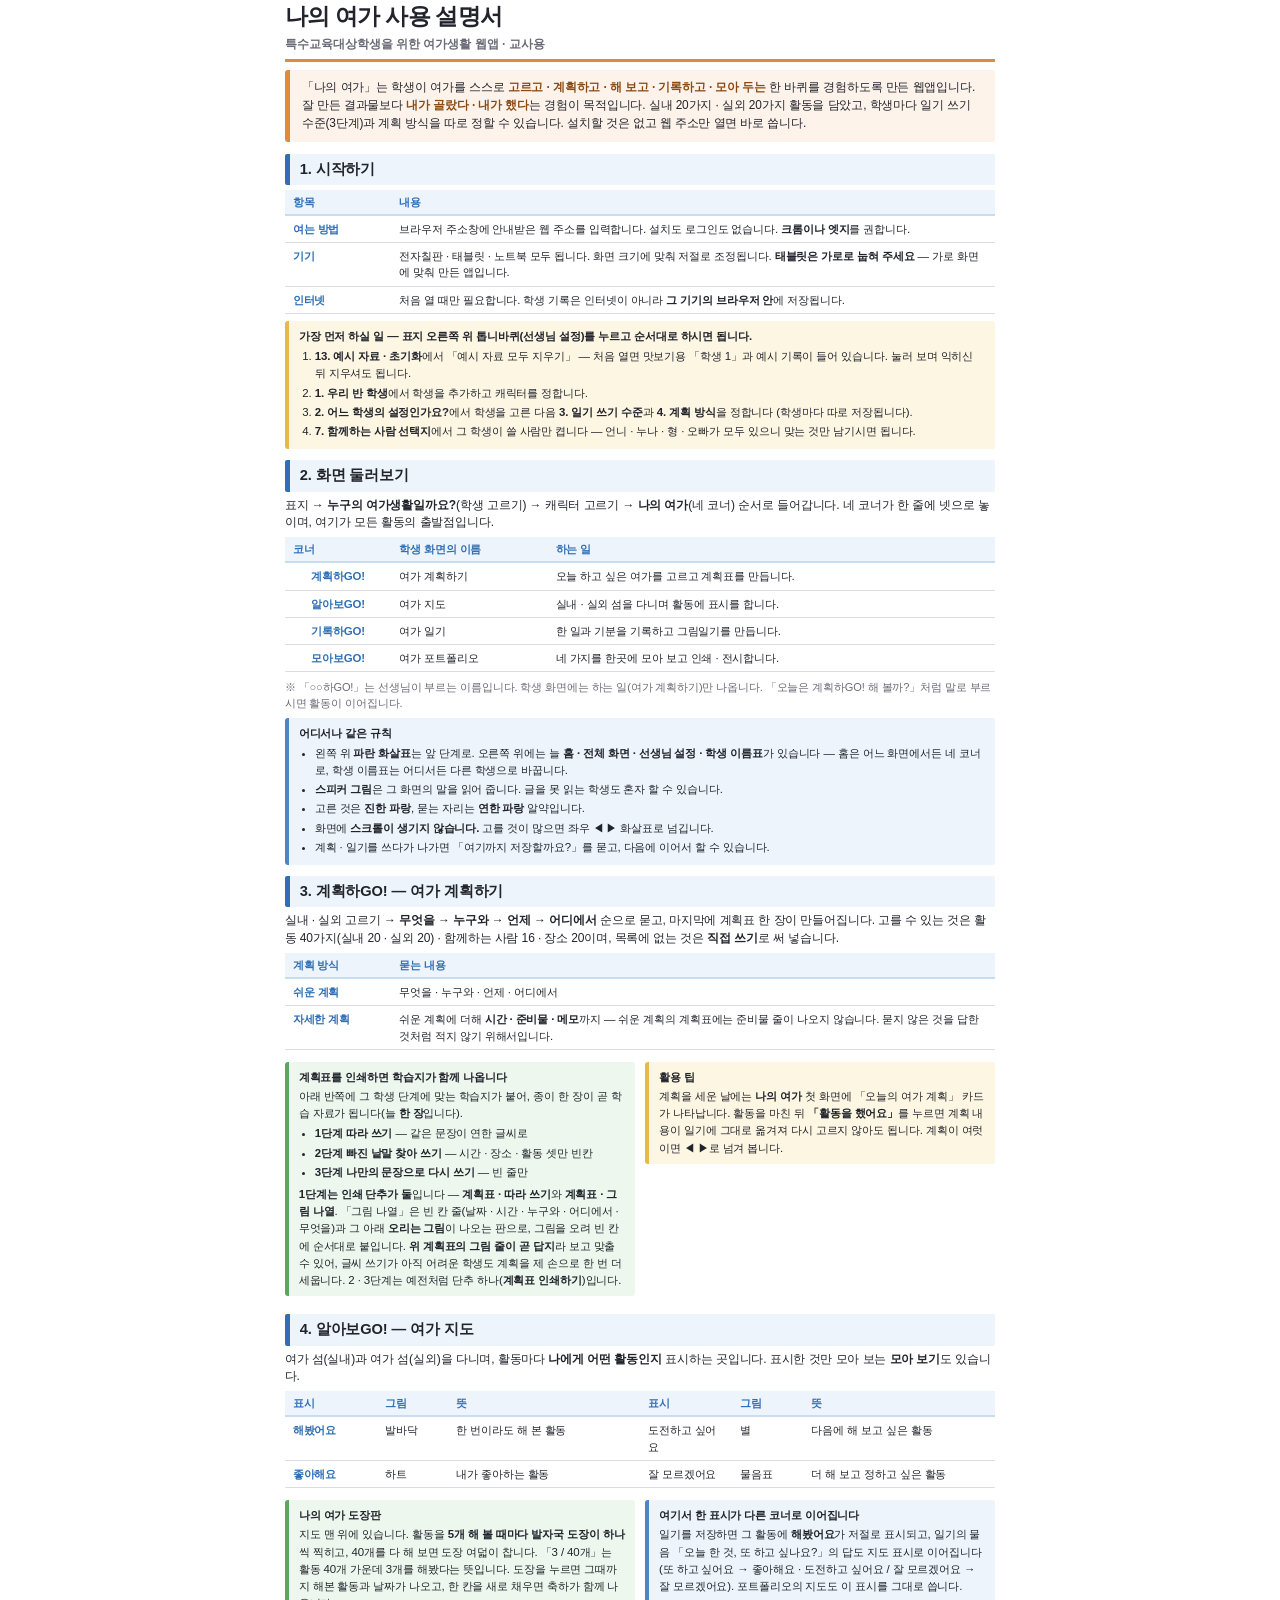
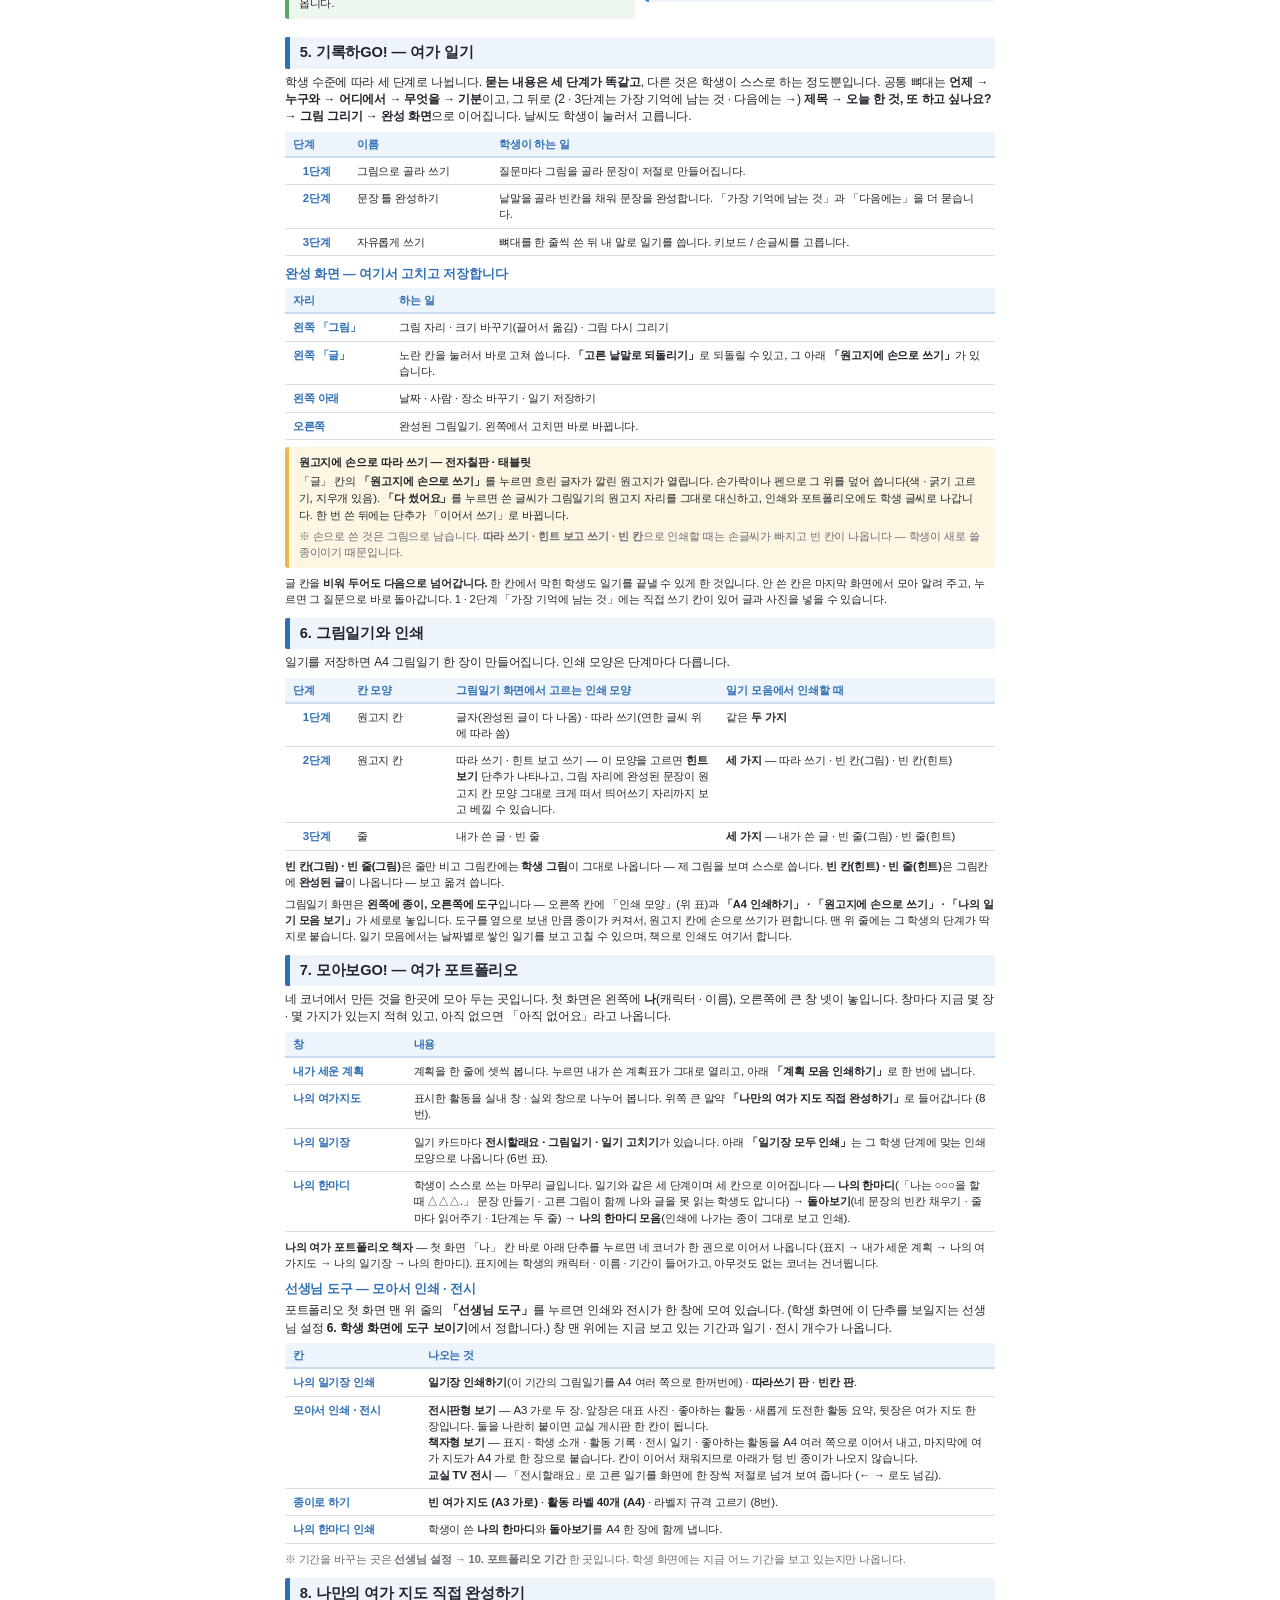
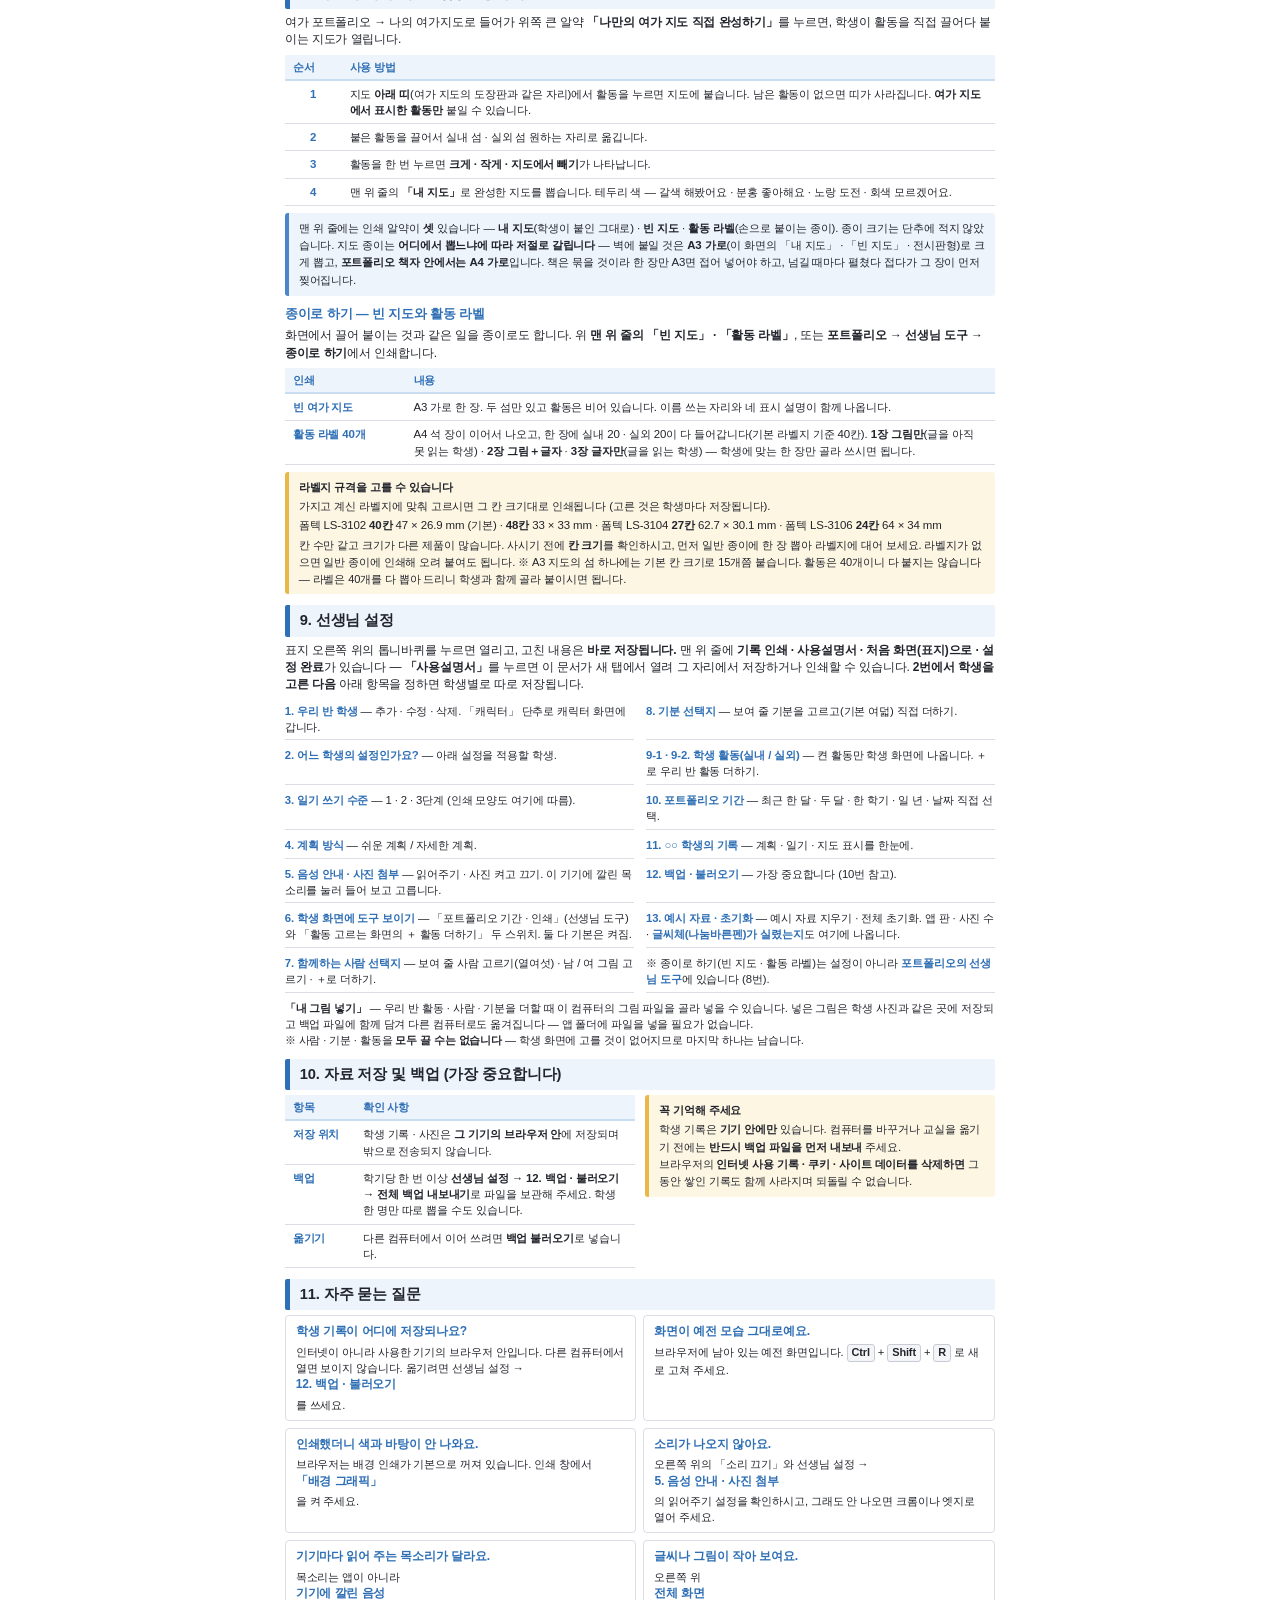
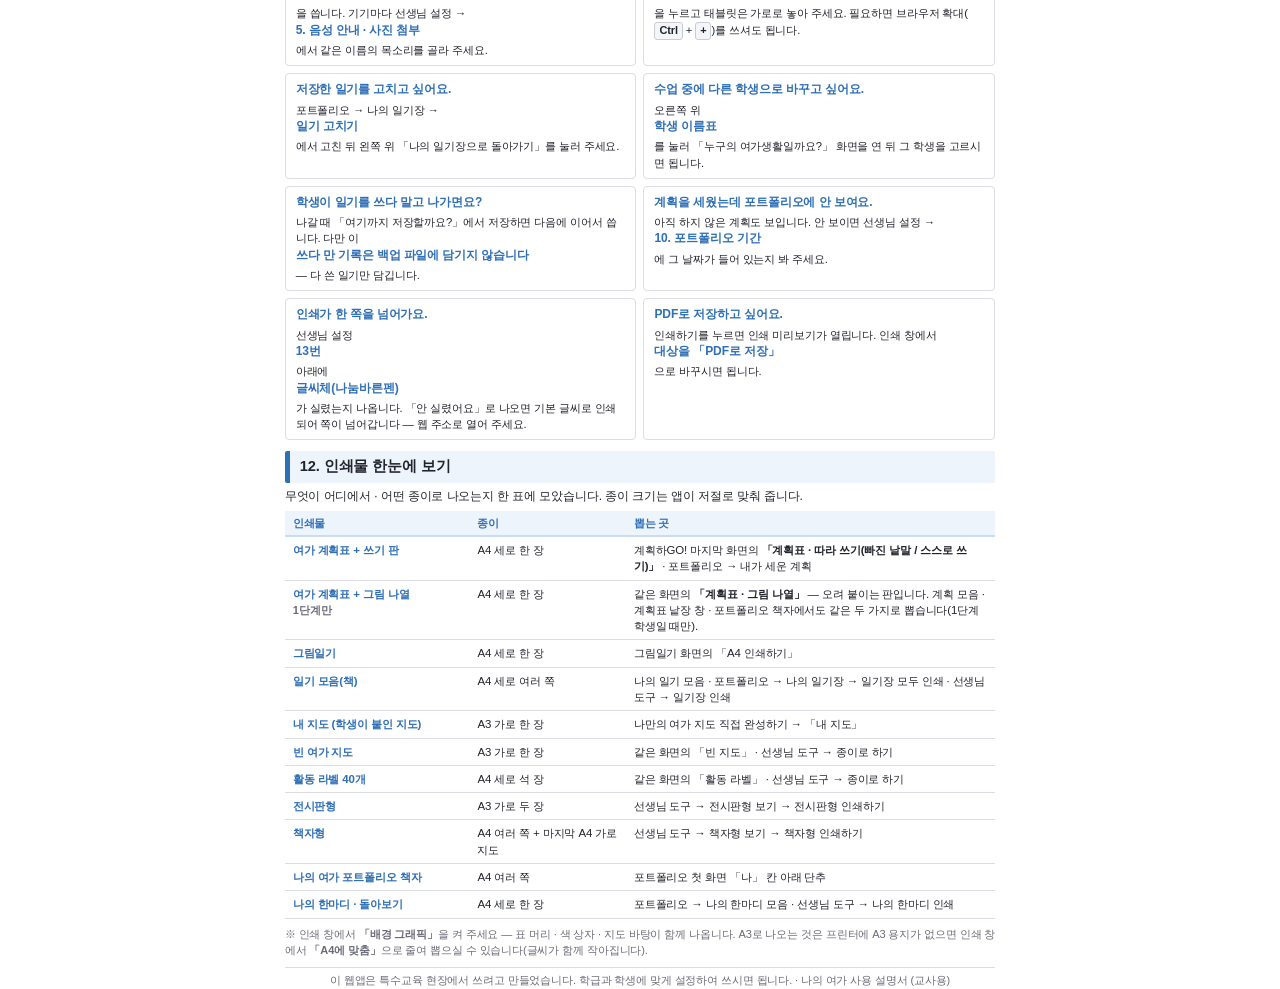
==== commit ece9553c: "하위활동을 고르면 그 자리에 머무름 · 선생님 설정 줄에 사용설명서 하위 활동 (선생님 : 「하위활동을 선택하자마자 무섭게 바로 상위활동으로 돌아와버리거든. 특수아이들에겐 내가 누" ====
--- a/사용설명서(교사용).html
+++ b/사용설명서(교사용).html
@@ -411,7 +411,8 @@
 <h2>9. 선생님 설정</h2>
 <p class="intro">
   표지 오른쪽 위의 톱니바퀴를 누르면 열리고, 고친 내용은 <b>바로 저장됩니다.</b>
-  표지로 돌아가려면 맨 위 줄의 「처음 화면(표지)으로」를 누릅니다.
+  맨 위 줄에 <b>기록 인쇄 · 사용설명서 · 처음 화면(표지)으로 · 설정 완료</b>가 있습니다
+  — <b>「사용설명서」</b>를 누르면 이 문서가 새 탭에서 열려 그 자리에서 저장하거나 인쇄할 수 있습니다.
   <b>2번에서 학생을 고른 다음</b> 아래 항목을 정하면 학생별로 따로 저장됩니다.
 </p>
 <div class="set">
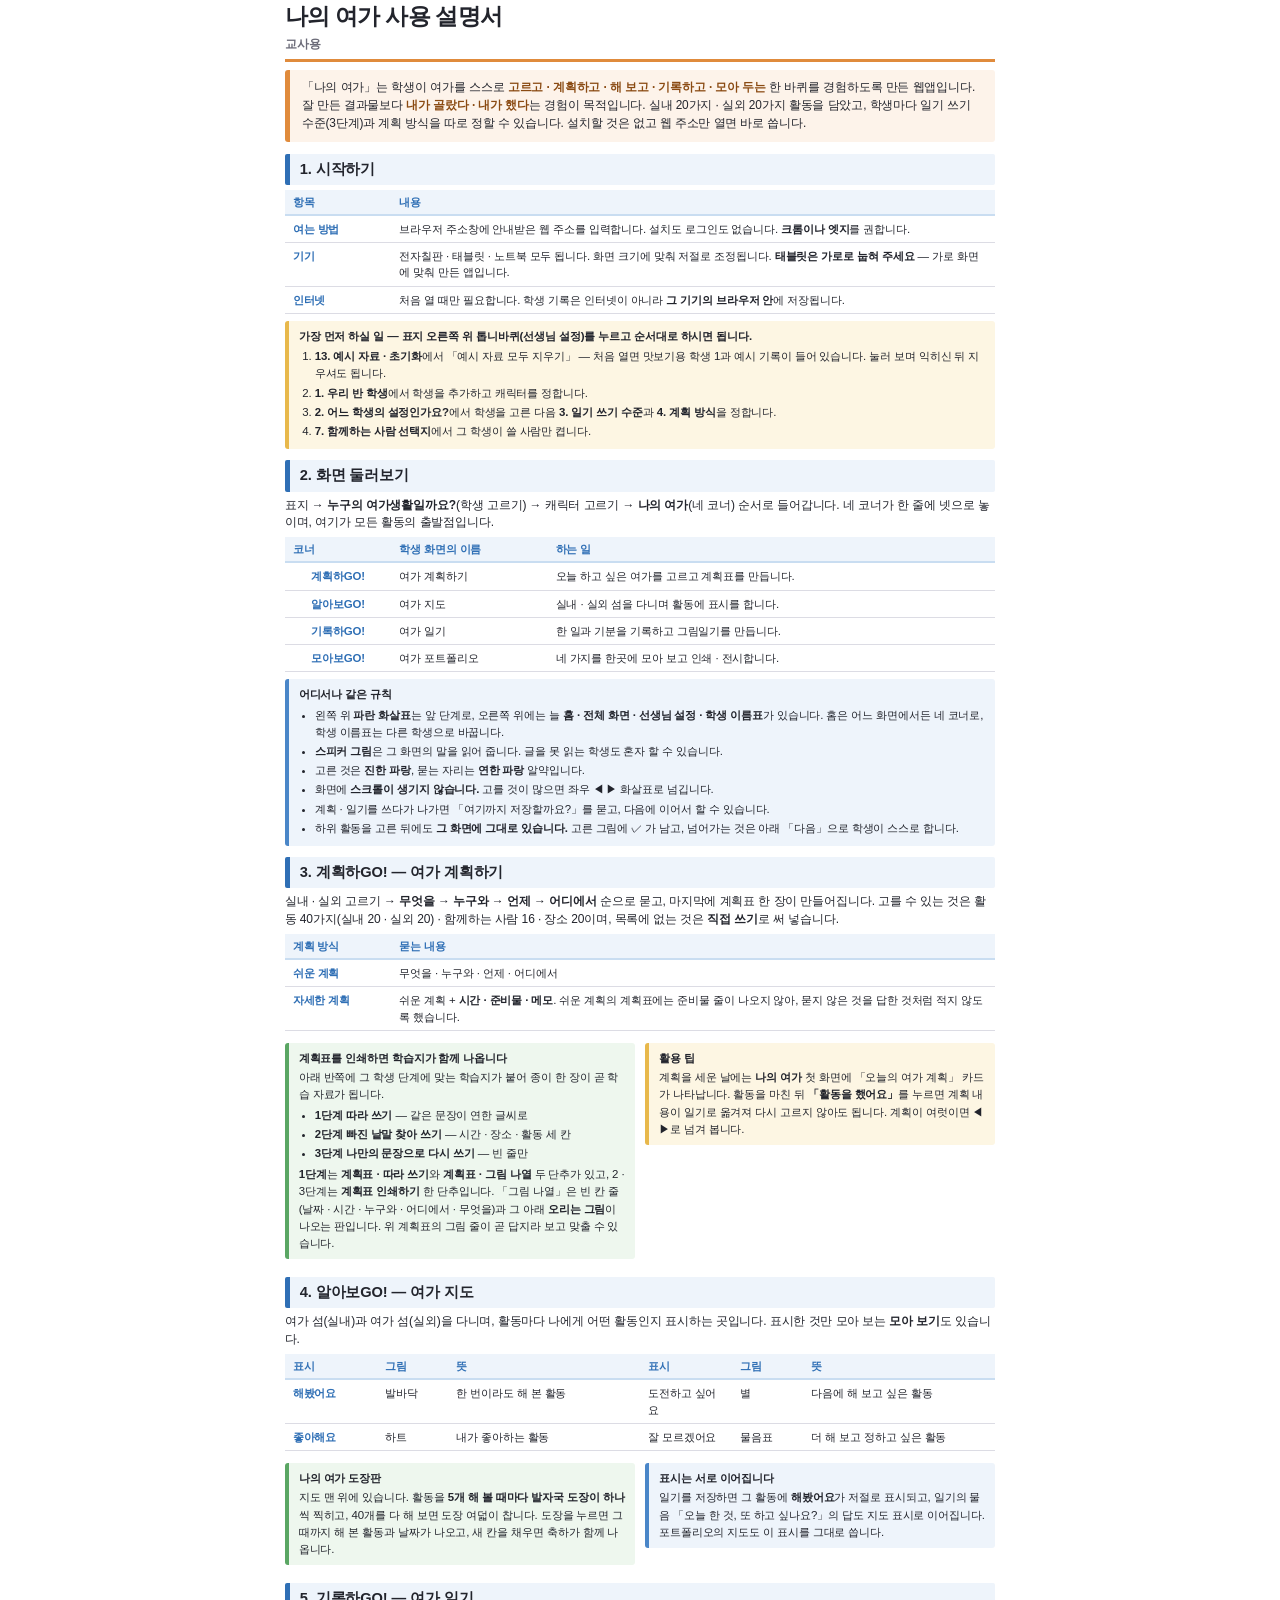
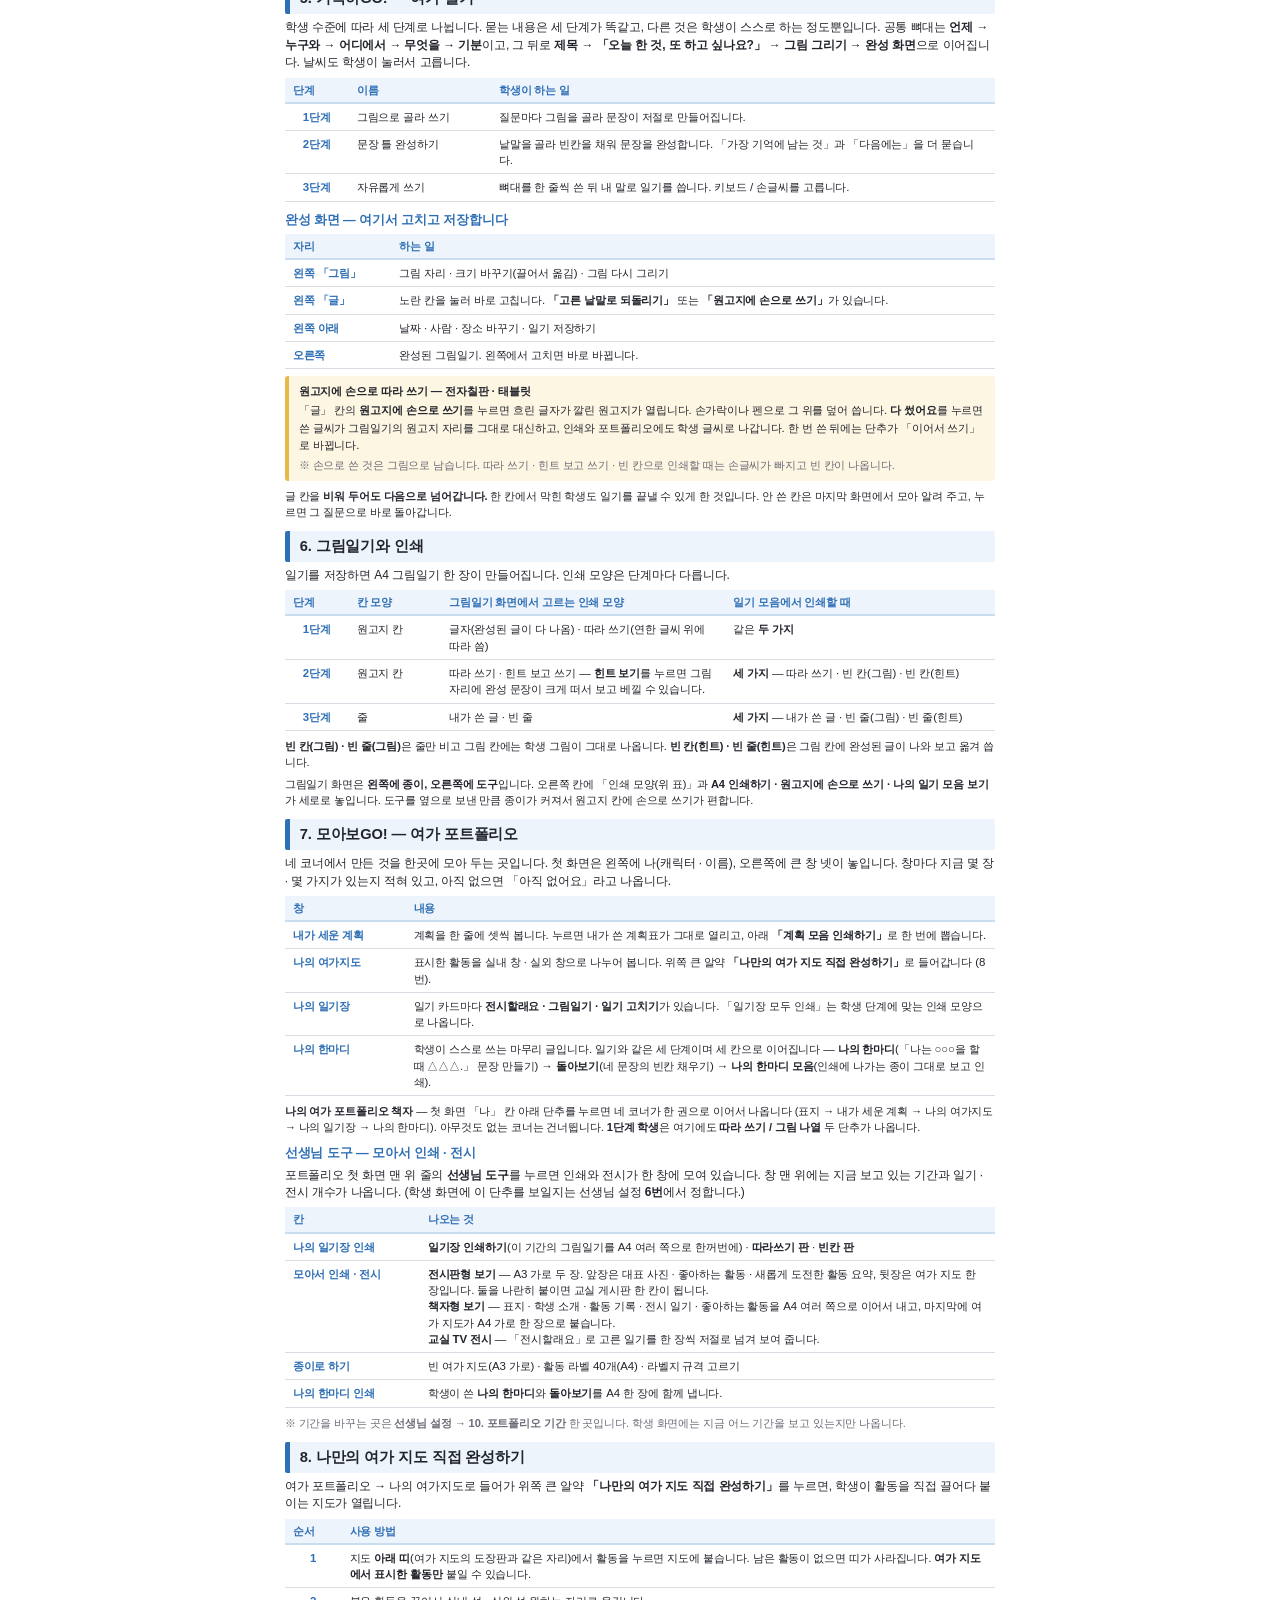
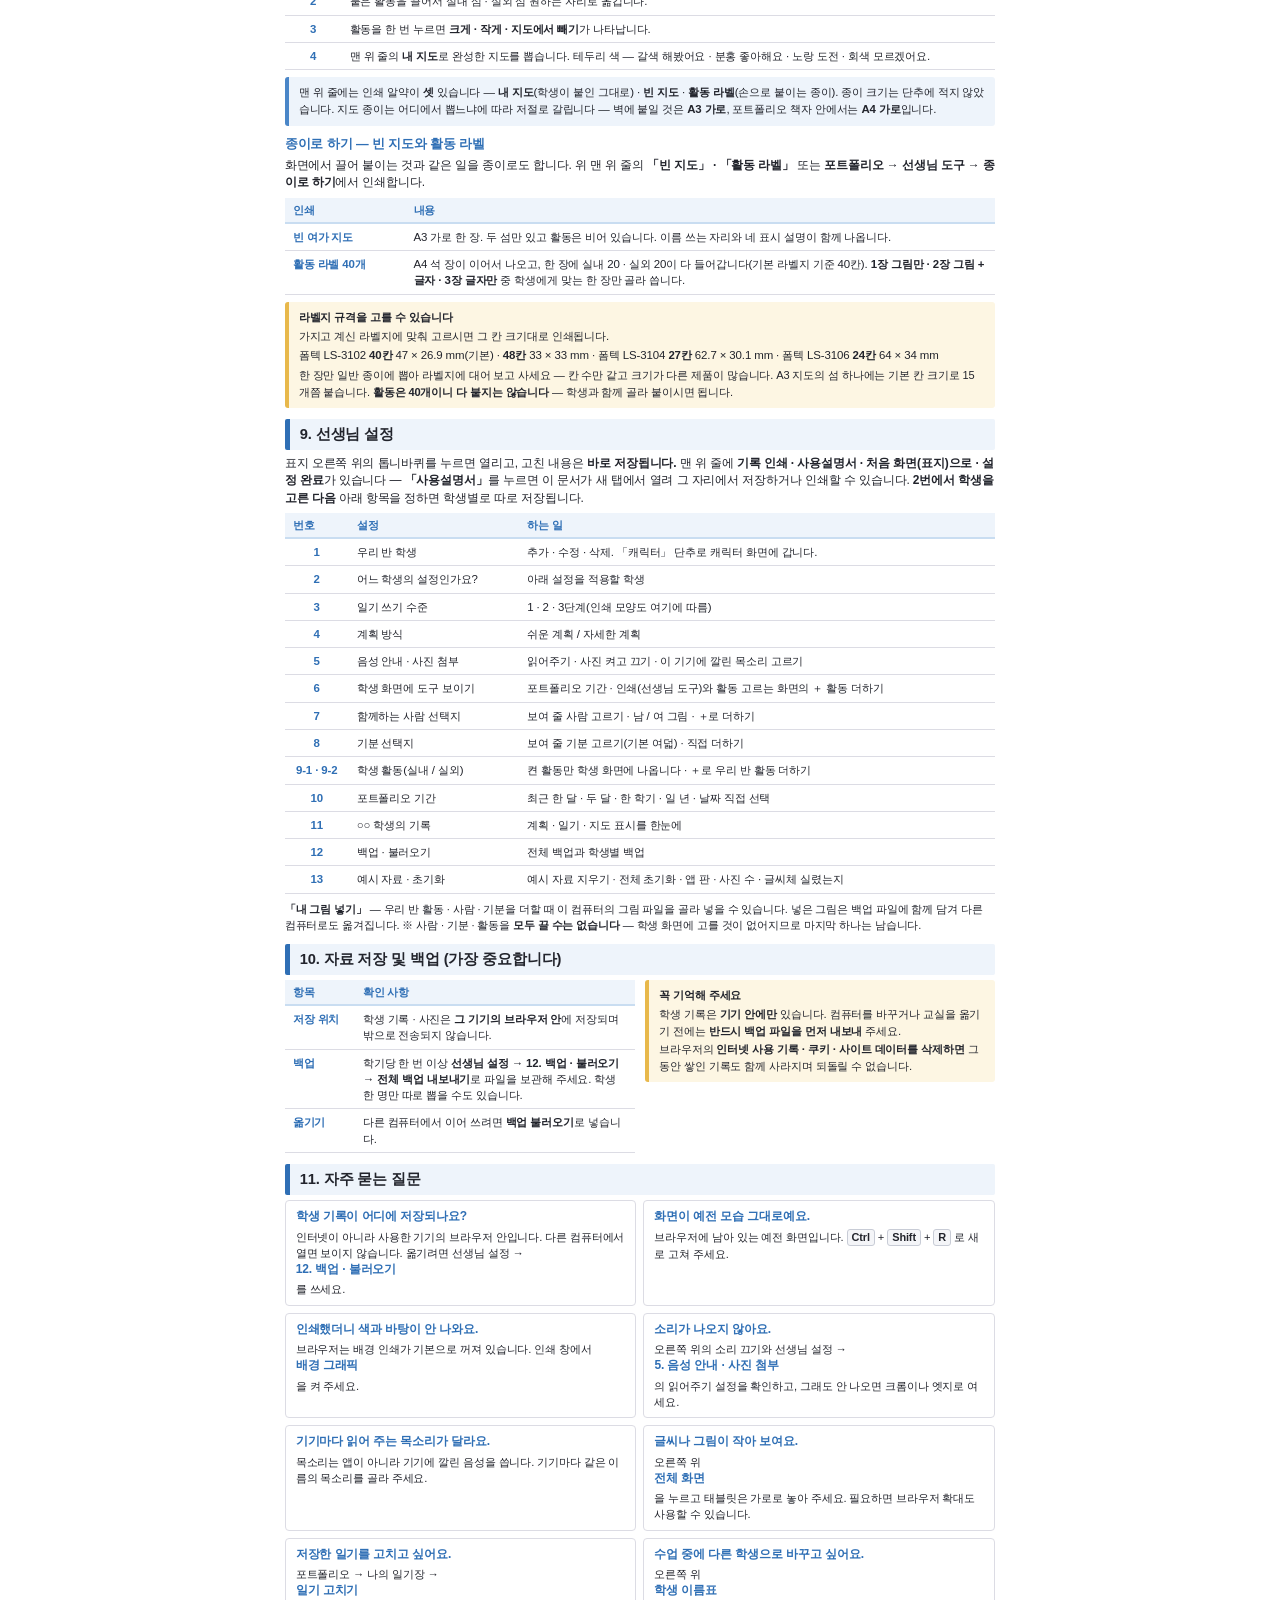
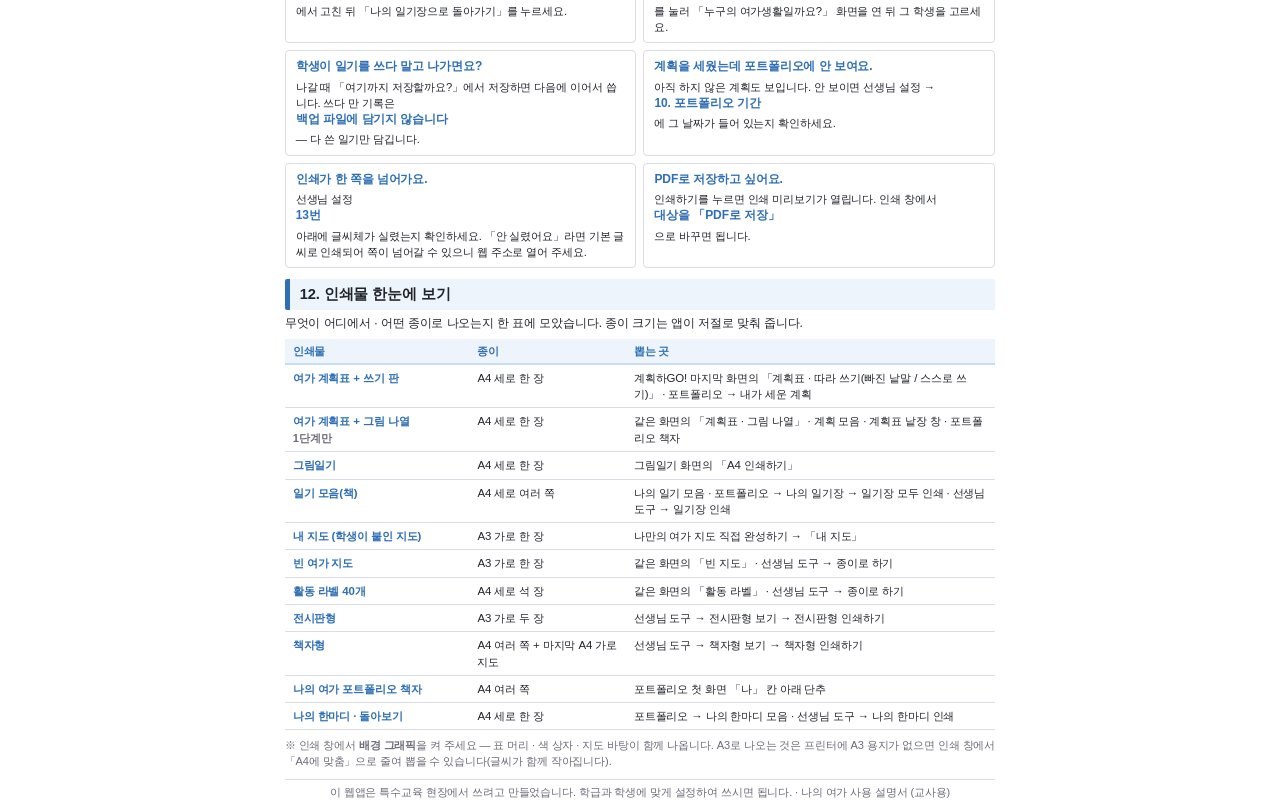
==== commit f3dbe83b: "사용설명서 HTML 을 선생님이 다듬으신 문장으로 다시 씀 (원본 하나로) 선생님 결정 : 「HTML을 선생님 판에 맞춰 다시 씀 — 앞으로도 한 곳만 고치면 둘이 같이 갑니다」 " ====
--- a/사용설명서(교사용).html
+++ b/사용설명서(교사용).html
@@ -8,8 +8,15 @@
    「나의 여가」 사용 설명서 (교사용)
    ▸ 브라우저에서 열고 Ctrl+P → 대상을 'PDF로 저장'
    ▸ 「배경 그래픽」을 켜야 표 머리와 색 상자가 나옵니다.
-   ▸ 2026-09-01 : 웹앱과 다르게 적혀 있던 곳을 고치고,
-     표가 서로 어긋나 보이던 곳을 줄 단위로 다시 짰습니다.
+   ▸ 앱 안에서는 선생님 설정 맨 위 줄의 「사용설명서」 단추가
+     같은 폴더의 `나의여가_사용설명서(교사용).pdf` 를 엽니다.
+
+   ★★ 2026-09-02 : **선생님이 다듬으신 판의 문장**으로 다시 썼습니다.
+      (선생님 : 「HTML을 선생님 판에 맞춰 다시 씀 — 앞으로도 한 곳만
+       고치면 둘이 같이 갑니다」)
+      ⛔ 여기가 **원본**입니다. 문장을 고치실 때에는 이 파일을 고치고
+         PDF 를 다시 뽑으세요 (크롬으로 인쇄 → PDF로 저장).
+         PDF 만 따로 고치면 다음에 뽑을 때 지워집니다.
    =========================================================== */
 @page { size: A4; margin: 12mm 11mm 11mm; }
 
@@ -79,16 +86,6 @@
 
 .two{ display:grid; grid-template-columns:1fr 1fr; gap:10px; align-items:start; }
 
-/* 선생님 설정 목록 — 칸을 합치지 않고 **한 항목이 한 줄**입니다.
-   (예전 판은 두 칸짜리 표라 이름과 설명이 서로 어긋나 보였습니다) */
-.set{ display:grid; grid-template-columns:1fr 1fr; gap:4px 12px; margin:5px 0 7px; }
-.set .it{
-  break-inside:avoid; padding:4px 0 4px 0; border-bottom:1px solid var(--line);
-  font-size:8.5pt; line-height:1.4;
-}
-.set .it b{ color:var(--blue); }
-.set .it .d{ color:var(--ink); }
-
 .faq{ display:grid; grid-template-columns:1fr 1fr; gap:7px; margin:5px 0; }
 .faq .q{
   border:1px solid var(--line); border-radius:4px; padding:7px 10px;
@@ -107,8 +104,8 @@
 @media print{
   a{ color:inherit; text-decoration:none; }
   /* 마지막 칸이 쪽 경계를 넘겨 빈 쪽이 붙지 않도록 하는 안전선입니다.
-     (2026-09-02 : 크롬 headless 로 뽑아 6쪽 확인 — pdftotext 의 쪽 세기는
-      마지막에 폼피드를 하나 더 찍으므로 7쪽처럼 보입니다. 속지 마세요.) */
+     (2026-09-02 : 크롬 headless 로 뽑아 쪽수를 확인 — pdftotext 의 쪽 세기는
+      마지막에 폼피드를 하나 더 찍으므로 한 쪽 더 있는 것처럼 보입니다.) */
   .wrap{ page-break-after:avoid; break-after:avoid; }
   .wrap > :last-child{ margin-bottom:0; padding-bottom:0; }
   html,body{ height:auto; }
@@ -119,7 +116,7 @@
 <div class="wrap">
 
 <h1>나의 여가 사용 설명서
-  <span class="sub">특수교육대상학생을 위한 여가생활 웹앱 · 교사용</span>
+  <span class="sub">교사용</span>
 </h1>
 
 <p class="lead">
@@ -141,10 +138,10 @@
 <div class="box y">
   <b class="cap">가장 먼저 하실 일 — 표지 오른쪽 위 톱니바퀴(선생님 설정)를 누르고 순서대로 하시면 됩니다.</b>
   <ol>
-    <li><b>13. 예시 자료 · 초기화</b>에서 「예시 자료 모두 지우기」 — 처음 열면 맛보기용 「학생 1」과 예시 기록이 들어 있습니다. 눌러 보며 익히신 뒤 지우셔도 됩니다.</li>
+    <li><b>13. 예시 자료 · 초기화</b>에서 「예시 자료 모두 지우기」 — 처음 열면 맛보기용 학생 1과 예시 기록이 들어 있습니다. 눌러 보며 익히신 뒤 지우셔도 됩니다.</li>
     <li><b>1. 우리 반 학생</b>에서 학생을 추가하고 캐릭터를 정합니다.</li>
-    <li><b>2. 어느 학생의 설정인가요?</b>에서 학생을 고른 다음 <b>3. 일기 쓰기 수준</b>과 <b>4. 계획 방식</b>을 정합니다 (학생마다 따로 저장됩니다).</li>
-    <li><b>7. 함께하는 사람 선택지</b>에서 그 학생이 쓸 사람만 켭니다 — 언니 · 누나 · 형 · 오빠가 모두 있으니 맞는 것만 남기시면 됩니다.</li>
+    <li><b>2. 어느 학생의 설정인가요?</b>에서 학생을 고른 다음 <b>3. 일기 쓰기 수준</b>과 <b>4. 계획 방식</b>을 정합니다.</li>
+    <li><b>7. 함께하는 사람 선택지</b>에서 그 학생이 쓸 사람만 켭니다.</li>
   </ol>
 </div>
 
@@ -161,19 +158,16 @@
   <tr><td>기록하GO!</td><td class="n">여가 일기</td><td class="n">한 일과 기분을 기록하고 그림일기를 만듭니다.</td></tr>
   <tr><td>모아보GO!</td><td class="n">여가 포트폴리오</td><td class="n">네 가지를 한곳에 모아 보고 인쇄 · 전시합니다.</td></tr>
 </table>
-<p class="small muted">
-  ※ 「○○하GO!」는 선생님이 부르는 이름입니다. 학생 화면에는 하는 일(여가 계획하기)만 나옵니다.
-  「오늘은 계획하GO! 해 볼까?」처럼 말로 부르시면 활동이 이어집니다.
-</p>
 
 <div class="box b">
   <b class="cap">어디서나 같은 규칙</b>
   <ul>
-    <li>왼쪽 위 <b>파란 화살표</b>는 앞 단계로. 오른쪽 위에는 늘 <b>홈 · 전체 화면 · 선생님 설정 · 학생 이름표</b>가 있습니다 — 홈은 어느 화면에서든 네 코너로, 학생 이름표는 어디서든 다른 학생으로 바꿉니다.</li>
+    <li>왼쪽 위 <b>파란 화살표</b>는 앞 단계로, 오른쪽 위에는 늘 <b>홈 · 전체 화면 · 선생님 설정 · 학생 이름표</b>가 있습니다. 홈은 어느 화면에서든 네 코너로, 학생 이름표는 다른 학생으로 바꿉니다.</li>
     <li><b>스피커 그림</b>은 그 화면의 말을 읽어 줍니다. 글을 못 읽는 학생도 혼자 할 수 있습니다.</li>
     <li>고른 것은 <b>진한 파랑</b>, 묻는 자리는 <b>연한 파랑</b> 알약입니다.</li>
     <li>화면에 <b>스크롤이 생기지 않습니다.</b> 고를 것이 많으면 좌우 ◀ ▶ 화살표로 넘깁니다.</li>
     <li>계획 · 일기를 쓰다가 나가면 「여기까지 저장할까요?」를 묻고, 다음에 이어서 할 수 있습니다.</li>
+    <li>하위 활동을 고른 뒤에도 <b>그 화면에 그대로 있습니다.</b> 고른 그림에 ✓ 가 남고, 넘어가는 것은 아래 「다음」으로 학생이 스스로 합니다.</li>
   </ul>
 </div>
 
@@ -186,30 +180,29 @@
 <table>
   <tr><th style="width:15%">계획 방식</th><th>묻는 내용</th></tr>
   <tr><td class="l">쉬운 계획</td><td class="n">무엇을 · 누구와 · 언제 · 어디에서</td></tr>
-  <tr><td class="l">자세한 계획</td><td class="n">쉬운 계획에 더해 <b>시간 · 준비물 · 메모</b>까지 — 쉬운 계획의 계획표에는 준비물 줄이 나오지 않습니다. 묻지 않은 것을 답한 것처럼 적지 않기 위해서입니다.</td></tr>
+  <tr><td class="l">자세한 계획</td><td class="n">쉬운 계획 + <b>시간 · 준비물 · 메모</b>. 쉬운 계획의 계획표에는 준비물 줄이 나오지 않아, 묻지 않은 것을 답한 것처럼 적지 않도록 했습니다.</td></tr>
 </table>
 
 <div class="two">
   <div class="box g">
     <b class="cap">계획표를 인쇄하면 학습지가 함께 나옵니다</b>
-    아래 반쪽에 그 학생 단계에 맞는 학습지가 붙어, 종이 한 장이 곧 학습 자료가 됩니다(늘 <b>한 장</b>입니다).
+    아래 반쪽에 그 학생 단계에 맞는 학습지가 붙어 종이 한 장이 곧 학습 자료가 됩니다.
     <ul>
       <li><b>1단계 따라 쓰기</b> — 같은 문장이 연한 글씨로</li>
-      <li><b>2단계 빠진 낱말 찾아 쓰기</b> — 시간 · 장소 · 활동 셋만 빈칸</li>
+      <li><b>2단계 빠진 낱말 찾아 쓰기</b> — 시간 · 장소 · 활동 세 칸</li>
       <li><b>3단계 나만의 문장으로 다시 쓰기</b> — 빈 줄만</li>
     </ul>
-    <div style="margin-top:5px">
-      <b>1단계는 인쇄 단추가 둘</b>입니다 — <b>계획표 · 따라 쓰기</b>와 <b>계획표 · 그림 나열</b>.
-      「그림 나열」은 빈 칸 줄(날짜 · 시간 · 누구와 · 어디에서 · 무엇을)과 그 아래 <b>오리는 그림</b>이 나오는 판으로,
-      그림을 오려 빈 칸에 순서대로 붙입니다. <b>위 계획표의 그림 줄이 곧 답지</b>라 보고 맞출 수 있어,
-      글씨 쓰기가 아직 어려운 학생도 계획을 제 손으로 한 번 더 세웁니다.
-      2 · 3단계는 예전처럼 단추 하나(<b>계획표 인쇄하기</b>)입니다.
+    <div style="margin-top:4px">
+      <b>1단계</b>는 <b>계획표 · 따라 쓰기</b>와 <b>계획표 · 그림 나열</b> 두 단추가 있고,
+      2 · 3단계는 <b>계획표 인쇄하기</b> 한 단추입니다.
+      「그림 나열」은 빈 칸 줄(날짜 · 시간 · 누구와 · 어디에서 · 무엇을)과 그 아래 <b>오리는 그림</b>이 나오는 판입니다.
+      위 계획표의 그림 줄이 곧 답지라 보고 맞출 수 있습니다.
     </div>
   </div>
   <div class="box y">
     <b class="cap">활용 팁</b>
     계획을 세운 날에는 <b>나의 여가</b> 첫 화면에 「오늘의 여가 계획」 카드가 나타납니다.
-    활동을 마친 뒤 <b>「활동을 했어요」</b>를 누르면 계획 내용이 일기에 그대로 옮겨져 다시 고르지 않아도 됩니다.
+    활동을 마친 뒤 <b>「활동을 했어요」</b>를 누르면 계획 내용이 일기로 옮겨져 다시 고르지 않아도 됩니다.
     계획이 여럿이면 ◀ ▶로 넘겨 봅니다.
   </div>
 </div>
@@ -217,7 +210,7 @@
 <!-- ══════════════════ 4 ══════════════════ -->
 <h2>4. 알아보GO! — 여가 지도</h2>
 <p class="intro">
-  여가 섬(실내)과 여가 섬(실외)을 다니며, 활동마다 <b>나에게 어떤 활동인지</b> 표시하는 곳입니다.
+  여가 섬(실내)과 여가 섬(실외)을 다니며, 활동마다 나에게 어떤 활동인지 표시하는 곳입니다.
   표시한 것만 모아 보는 <b>모아 보기</b>도 있습니다.
 </p>
 <table>
@@ -238,13 +231,11 @@
   <div class="box g">
     <b class="cap">나의 여가 도장판</b>
     지도 맨 위에 있습니다. 활동을 <b>5개 해 볼 때마다 발자국 도장이 하나</b>씩 찍히고, 40개를 다 해 보면 도장 여덟이 찹니다.
-    「3 / 40개」는 활동 40개 가운데 3개를 해봤다는 뜻입니다. 도장을 누르면 그때까지 해본 활동과 날짜가 나오고,
-    한 칸을 새로 채우면 축하가 함께 나옵니다.
+    도장을 누르면 그때까지 해 본 활동과 날짜가 나오고, 새 칸을 채우면 축하가 함께 나옵니다.
   </div>
   <div class="box b">
-    <b class="cap">여기서 한 표시가 다른 코너로 이어집니다</b>
-    일기를 저장하면 그 활동에 <b>해봤어요</b>가 저절로 표시되고, 일기의 물음 「오늘 한 것, 또 하고 싶나요?」의 답도 지도 표시로 이어집니다
-    (또 하고 싶어요 → 좋아해요 · 도전하고 싶어요 / 잘 모르겠어요 → 잘 모르겠어요).
+    <b class="cap">표시는 서로 이어집니다</b>
+    일기를 저장하면 그 활동에 <b>해봤어요</b>가 저절로 표시되고, 일기의 물음 「오늘 한 것, 또 하고 싶나요?」의 답도 지도 표시로 이어집니다.
     포트폴리오의 지도도 이 표시를 그대로 씁니다.
   </div>
 </div>
@@ -252,10 +243,9 @@
 <!-- ══════════════════ 5 ══════════════════ -->
 <h2>5. 기록하GO! — 여가 일기</h2>
 <p class="intro">
-  학생 수준에 따라 세 단계로 나뉩니다. <b>묻는 내용은 세 단계가 똑같고</b>, 다른 것은 학생이 스스로 하는 정도뿐입니다.
+  학생 수준에 따라 세 단계로 나뉩니다. 묻는 내용은 세 단계가 똑같고, 다른 것은 학생이 스스로 하는 정도뿐입니다.
   공통 뼈대는 <b>언제 → 누구와 → 어디에서 → 무엇을 → 기분</b>이고, 그 뒤로
-  (2 · 3단계는 가장 기억에 남는 것 · 다음에는 →) <b>제목 → 오늘 한 것, 또 하고 싶나요? → 그림 그리기 → 완성 화면</b>으로 이어집니다.
-  날씨도 학생이 눌러서 고릅니다.
+  <b>제목 → 「오늘 한 것, 또 하고 싶나요?」 → 그림 그리기 → 완성 화면</b>으로 이어집니다. 날씨도 학생이 눌러서 고릅니다.
 </p>
 <table>
   <tr><th style="width:9%">단계</th><th style="width:20%">이름</th><th>학생이 하는 일</th></tr>
@@ -268,32 +258,30 @@
 <table>
   <tr><th style="width:15%">자리</th><th>하는 일</th></tr>
   <tr><td class="l">왼쪽 「그림」</td><td class="n">그림 자리 · 크기 바꾸기(끌어서 옮김) · 그림 다시 그리기</td></tr>
-  <tr><td class="l">왼쪽 「글」</td><td class="n">노란 칸을 눌러서 바로 고쳐 씁니다. <b>「고른 낱말로 되돌리기」</b>로 되돌릴 수 있고, 그 아래 <b>「원고지에 손으로 쓰기」</b>가 있습니다.</td></tr>
+  <tr><td class="l">왼쪽 「글」</td><td class="n">노란 칸을 눌러 바로 고칩니다. <b>「고른 낱말로 되돌리기」</b> 또는 <b>「원고지에 손으로 쓰기」</b>가 있습니다.</td></tr>
   <tr><td class="l">왼쪽 아래</td><td class="n">날짜 · 사람 · 장소 바꾸기 · 일기 저장하기</td></tr>
   <tr><td class="l">오른쪽</td><td class="n">완성된 그림일기. 왼쪽에서 고치면 바로 바뀝니다.</td></tr>
 </table>
 
 <div class="box y">
   <b class="cap">원고지에 손으로 따라 쓰기 — 전자칠판 · 태블릿</b>
-  「글」 칸의 <b>「원고지에 손으로 쓰기」</b>를 누르면 흐린 글자가 깔린 원고지가 열립니다.
-  손가락이나 펜으로 그 위를 덮어 씁니다(색 · 굵기 고르기, 지우개 있음).
-  <b>「다 썼어요」</b>를 누르면 쓴 글씨가 그림일기의 원고지 자리를 그대로 대신하고, 인쇄와 포트폴리오에도 학생 글씨로 나갑니다.
+  「글」 칸의 <b>원고지에 손으로 쓰기</b>를 누르면 흐린 글자가 깔린 원고지가 열립니다. 손가락이나 펜으로 그 위를 덮어 씁니다.
+  <b>다 썼어요</b>를 누르면 쓴 글씨가 그림일기의 원고지 자리를 그대로 대신하고, 인쇄와 포트폴리오에도 학생 글씨로 나갑니다.
   한 번 쓴 뒤에는 단추가 「이어서 쓰기」로 바뀝니다.
   <div class="small muted" style="margin-top:3px">
-    ※ 손으로 쓴 것은 그림으로 남습니다. <b>따라 쓰기 · 힌트 보고 쓰기 · 빈 칸</b>으로 인쇄할 때는 손글씨가 빠지고 빈 칸이 나옵니다 — 학생이 새로 쓸 종이이기 때문입니다.
+    ※ 손으로 쓴 것은 그림으로 남습니다. 따라 쓰기 · 힌트 보고 쓰기 · 빈 칸으로 인쇄할 때는 손글씨가 빠지고 빈 칸이 나옵니다.
   </div>
 </div>
 <p class="small">
   글 칸을 <b>비워 두어도 다음으로 넘어갑니다.</b> 한 칸에서 막힌 학생도 일기를 끝낼 수 있게 한 것입니다.
   안 쓴 칸은 마지막 화면에서 모아 알려 주고, 누르면 그 질문으로 바로 돌아갑니다.
-  1 · 2단계 「가장 기억에 남는 것」에는 직접 쓰기 칸이 있어 글과 사진을 넣을 수 있습니다.
 </p>
 
 <!-- ══════════════════ 6 ══════════════════ -->
 <h2>6. 그림일기와 인쇄</h2>
 <p class="intro">일기를 저장하면 A4 그림일기 한 장이 만들어집니다. 인쇄 모양은 단계마다 다릅니다.</p>
 <table>
-  <tr><th style="width:9%">단계</th><th style="width:14%">칸 모양</th><th style="width:38%">그림일기 화면에서 고르는 인쇄 모양</th><th>일기 모음에서 인쇄할 때</th></tr>
+  <tr><th style="width:9%">단계</th><th style="width:13%">칸 모양</th><th style="width:40%">그림일기 화면에서 고르는 인쇄 모양</th><th>일기 모음에서 인쇄할 때</th></tr>
   <tr>
     <td>1단계</td><td class="n">원고지 칸</td>
     <td class="n">글자(완성된 글이 다 나옴) · 따라 쓰기(연한 글씨 위에 따라 씀)</td>
@@ -301,7 +289,7 @@
   </tr>
   <tr>
     <td>2단계</td><td class="n">원고지 칸</td>
-    <td class="n">따라 쓰기 · 힌트 보고 쓰기 — 이 모양을 고르면 <b>힌트 보기</b> 단추가 나타나고, 그림 자리에 완성된 문장이 원고지 칸 모양 그대로 크게 떠서 띄어쓰기 자리까지 보고 베낄 수 있습니다.</td>
+    <td class="n">따라 쓰기 · 힌트 보고 쓰기 — <b>힌트 보기</b>를 누르면 그림 자리에 완성 문장이 크게 떠서 보고 베낄 수 있습니다.</td>
     <td class="n"><b>세 가지</b> — 따라 쓰기 · 빈 칸(그림) · 빈 칸(힌트)</td>
   </tr>
   <tr>
@@ -311,51 +299,49 @@
   </tr>
 </table>
 <p class="small">
-  <b>빈 칸(그림) · 빈 줄(그림)</b>은 줄만 비고 그림칸에는 <b>학생 그림</b>이 그대로 나옵니다 — 제 그림을 보며 스스로 씁니다.
-  <b>빈 칸(힌트) · 빈 줄(힌트)</b>은 그림칸에 <b>완성된 글</b>이 나옵니다 — 보고 옮겨 씁니다.
+  <b>빈 칸(그림) · 빈 줄(그림)</b>은 줄만 비고 그림 칸에는 학생 그림이 그대로 나옵니다.
+  <b>빈 칸(힌트) · 빈 줄(힌트)</b>은 그림 칸에 완성된 글이 나와 보고 옮겨 씁니다.
 </p>
 <p class="small">
-  그림일기 화면은 <b>왼쪽에 종이, 오른쪽에 도구</b>입니다 — 오른쪽 칸에 「인쇄 모양」(위 표)과
-  <b>「A4 인쇄하기」 · 「원고지에 손으로 쓰기」 · 「나의 일기 모음 보기」</b>가 세로로 놓입니다.
-  도구를 옆으로 보낸 만큼 종이가 커져서, 원고지 칸에 손으로 쓰기가 편합니다. 맨 위 줄에는 그 학생의 단계가 딱지로 붙습니다.
-  일기 모음에서는 날짜별로 쌓인 일기를 보고 고칠 수 있으며, 책으로 인쇄도 여기서 합니다.
+  그림일기 화면은 <b>왼쪽에 종이, 오른쪽에 도구</b>입니다. 오른쪽 칸에 「인쇄 모양(위 표)」과
+  <b>A4 인쇄하기 · 원고지에 손으로 쓰기 · 나의 일기 모음 보기</b>가 세로로 놓입니다.
+  도구를 옆으로 보낸 만큼 종이가 커져서 원고지 칸에 손으로 쓰기가 편합니다.
 </p>
 
 <!-- ══════════════════ 7 ══════════════════ -->
 <h2>7. 모아보GO! — 여가 포트폴리오</h2>
 <p class="intro">
-  네 코너에서 만든 것을 한곳에 모아 두는 곳입니다. 첫 화면은 왼쪽에 <b>나</b>(캐릭터 · 이름), 오른쪽에 큰 창 넷이 놓입니다.
+  네 코너에서 만든 것을 한곳에 모아 두는 곳입니다. 첫 화면은 왼쪽에 나(캐릭터 · 이름), 오른쪽에 큰 창 넷이 놓입니다.
   창마다 지금 몇 장 · 몇 가지가 있는지 적혀 있고, 아직 없으면 「아직 없어요」라고 나옵니다.
 </p>
 <table>
   <tr><th style="width:17%">창</th><th>내용</th></tr>
-  <tr><td class="l">내가 세운 계획</td><td class="n">계획을 한 줄에 셋씩 봅니다. 누르면 내가 쓴 계획표가 그대로 열리고, 아래 <b>「계획 모음 인쇄하기」</b>로 한 번에 냅니다.</td></tr>
+  <tr><td class="l">내가 세운 계획</td><td class="n">계획을 한 줄에 셋씩 봅니다. 누르면 내가 쓴 계획표가 그대로 열리고, 아래 <b>「계획 모음 인쇄하기」</b>로 한 번에 뽑습니다.</td></tr>
   <tr><td class="l">나의 여가지도</td><td class="n">표시한 활동을 실내 창 · 실외 창으로 나누어 봅니다. 위쪽 큰 알약 <b>「나만의 여가 지도 직접 완성하기」</b>로 들어갑니다 (8번).</td></tr>
-  <tr><td class="l">나의 일기장</td><td class="n">일기 카드마다 <b>전시할래요 · 그림일기 · 일기 고치기</b>가 있습니다. 아래 <b>「일기장 모두 인쇄」</b>는 그 학생 단계에 맞는 인쇄 모양으로 나옵니다 (6번 표).</td></tr>
+  <tr><td class="l">나의 일기장</td><td class="n">일기 카드마다 <b>전시할래요 · 그림일기 · 일기 고치기</b>가 있습니다. 「일기장 모두 인쇄」는 학생 단계에 맞는 인쇄 모양으로 나옵니다.</td></tr>
   <tr><td class="l">나의 한마디</td><td class="n">학생이 스스로 쓰는 마무리 글입니다. 일기와 같은 세 단계이며 세 칸으로 이어집니다 —
-    <b>나의 한마디</b>(「나는 ○○○을 할 때 △△△.」 문장 만들기 · 고른 그림이 함께 나와 글을 못 읽는 학생도 압니다) →
-    <b>돌아보기</b>(네 문장의 빈칸 채우기 · 줄마다 읽어주기 · 1단계는 두 줄) →
-    <b>나의 한마디 모음</b>(인쇄에 나가는 종이 그대로 보고 인쇄).</td></tr>
+    <b>나의 한마디</b>(「나는 ○○○을 할 때 △△△.」 문장 만들기) → <b>돌아보기</b>(네 문장의 빈칸 채우기) → <b>나의 한마디 모음</b>(인쇄에 나가는 종이 그대로 보고 인쇄).</td></tr>
 </table>
 <p class="small">
-  <b>나의 여가 포트폴리오 책자</b> — 첫 화면 「나」 칸 바로 아래 단추를 누르면 네 코너가 한 권으로 이어서 나옵니다
-  (표지 → 내가 세운 계획 → 나의 여가지도 → 나의 일기장 → 나의 한마디).
-  표지에는 학생의 캐릭터 · 이름 · 기간이 들어가고, 아무것도 없는 코너는 건너뜁니다.
+  <b>나의 여가 포트폴리오 책자</b> — 첫 화면 「나」 칸 아래 단추를 누르면 네 코너가 한 권으로 이어서 나옵니다
+  (표지 → 내가 세운 계획 → 나의 여가지도 → 나의 일기장 → 나의 한마디). 아무것도 없는 코너는 건너뜁니다.
+  <b>1단계 학생</b>은 여기에도 <b>따라 쓰기 / 그림 나열</b> 두 단추가 나옵니다.
 </p>
 
 <h3>선생님 도구 — 모아서 인쇄 · 전시</h3>
 <p class="intro">
-  포트폴리오 첫 화면 맨 위 줄의 <b>「선생님 도구」</b>를 누르면 인쇄와 전시가 한 창에 모여 있습니다.
-  (학생 화면에 이 단추를 보일지는 선생님 설정 <b>6. 학생 화면에 도구 보이기</b>에서 정합니다.)
+  포트폴리오 첫 화면 맨 위 줄의 <b>선생님 도구</b>를 누르면 인쇄와 전시가 한 창에 모여 있습니다.
   창 맨 위에는 지금 보고 있는 기간과 일기 · 전시 개수가 나옵니다.
+  (학생 화면에 이 단추를 보일지는 선생님 설정 <b>6번</b>에서 정합니다.)
 </p>
 <table>
   <tr><th style="width:19%">칸</th><th>나오는 것</th></tr>
-  <tr><td class="l">나의 일기장 인쇄</td><td class="n"><b>일기장 인쇄하기</b>(이 기간의 그림일기를 A4 여러 쪽으로 한꺼번에) · <b>따라쓰기 판</b> · <b>빈칸 판</b>.</td></tr>
-  <tr><td class="l">모아서 인쇄 · 전시</td><td class="n"><b>전시판형 보기</b> — A3 가로 두 장. 앞장은 대표 사진 · 좋아하는 활동 · 새롭게 도전한 활동 요약, 뒷장은 여가 지도 한 장입니다. 둘을 나란히 붙이면 교실 게시판 한 칸이 됩니다.<br />
-    <b>책자형 보기</b> — 표지 · 학생 소개 · 활동 기록 · 전시 일기 · 좋아하는 활동을 A4 여러 쪽으로 이어서 내고, 마지막에 여가 지도가 A4 가로 한 장으로 붙습니다. 칸이 이어서 채워지므로 아래가 텅 빈 종이가 나오지 않습니다.<br />
-    <b>교실 TV 전시</b> — 「전시할래요」로 고른 일기를 화면에 한 장씩 저절로 넘겨 보여 줍니다 (← → 로도 넘김).</td></tr>
-  <tr><td class="l">종이로 하기</td><td class="n"><b>빈 여가 지도 (A3 가로)</b> · <b>활동 라벨 40개 (A4)</b> · 라벨지 규격 고르기 (8번).</td></tr>
+  <tr><td class="l">나의 일기장 인쇄</td><td class="n"><b>일기장 인쇄하기</b>(이 기간의 그림일기를 A4 여러 쪽으로 한꺼번에) · <b>따라쓰기 판</b> · <b>빈칸 판</b></td></tr>
+  <tr><td class="l">모아서 인쇄 · 전시</td><td class="n">
+    <b>전시판형 보기</b> — A3 가로 두 장. 앞장은 대표 사진 · 좋아하는 활동 · 새롭게 도전한 활동 요약, 뒷장은 여가 지도 한 장입니다. 둘을 나란히 붙이면 교실 게시판 한 칸이 됩니다.<br />
+    <b>책자형 보기</b> — 표지 · 학생 소개 · 활동 기록 · 전시 일기 · 좋아하는 활동을 A4 여러 쪽으로 이어서 내고, 마지막에 여가 지도가 A4 가로 한 장으로 붙습니다.<br />
+    <b>교실 TV 전시</b> — 「전시할래요」로 고른 일기를 한 장씩 저절로 넘겨 보여 줍니다.</td></tr>
+  <tr><td class="l">종이로 하기</td><td class="n">빈 여가 지도(A3 가로) · 활동 라벨 40개(A4) · 라벨지 규격 고르기</td></tr>
   <tr><td class="l">나의 한마디 인쇄</td><td class="n">학생이 쓴 <b>나의 한마디</b>와 <b>돌아보기</b>를 A4 한 장에 함께 냅니다.</td></tr>
 </table>
 <p class="small muted">
@@ -373,37 +359,35 @@
   <tr><td>1</td><td class="n">지도 <b>아래 띠</b>(여가 지도의 도장판과 같은 자리)에서 활동을 누르면 지도에 붙습니다. 남은 활동이 없으면 띠가 사라집니다. <b>여가 지도에서 표시한 활동만</b> 붙일 수 있습니다.</td></tr>
   <tr><td>2</td><td class="n">붙은 활동을 끌어서 실내 섬 · 실외 섬 원하는 자리로 옮깁니다.</td></tr>
   <tr><td>3</td><td class="n">활동을 한 번 누르면 <b>크게 · 작게 · 지도에서 빼기</b>가 나타납니다.</td></tr>
-  <tr><td>4</td><td class="n">맨 위 줄의 <b>「내 지도」</b>로 완성한 지도를 뽑습니다. 테두리 색 — 갈색 해봤어요 · 분홍 좋아해요 · 노랑 도전 · 회색 모르겠어요.</td></tr>
+  <tr><td>4</td><td class="n">맨 위 줄의 <b>내 지도</b>로 완성한 지도를 뽑습니다. 테두리 색 — 갈색 해봤어요 · 분홍 좋아해요 · 노랑 도전 · 회색 모르겠어요.</td></tr>
 </table>
 <div class="box b">
   맨 위 줄에는 인쇄 알약이 <b>셋</b> 있습니다 — <b>내 지도</b>(학생이 붙인 그대로) · <b>빈 지도</b> · <b>활동 라벨</b>(손으로 붙이는 종이).
-  종이 크기는 단추에 적지 않았습니다. 지도 종이는 <b>어디에서 뽑느냐에 따라 저절로 갈립니다</b> —
-  벽에 붙일 것은 <b>A3 가로</b>(이 화면의 「내 지도」 · 「빈 지도」 · 전시판형)로 크게 뽑고, <b>포트폴리오 책자 안에서는 A4 가로</b>입니다.
-  책은 묶을 것이라 한 장만 A3면 접어 넣어야 하고, 넘길 때마다 펼쳤다 접다가 그 장이 먼저 찢어집니다.
+  종이 크기는 단추에 적지 않았습니다. 지도 종이는 어디에서 뽑느냐에 따라 저절로 갈립니다 —
+  벽에 붙일 것은 <b>A3 가로</b>, 포트폴리오 책자 안에서는 <b>A4 가로</b>입니다.
 </div>
 
 <h3>종이로 하기 — 빈 지도와 활동 라벨</h3>
 <p class="intro">
-  화면에서 끌어 붙이는 것과 같은 일을 종이로도 합니다. 위 <b>맨 위 줄의 「빈 지도」 · 「활동 라벨」</b>,
-  또는 <b>포트폴리오 → 선생님 도구 → 종이로 하기</b>에서 인쇄합니다.
+  화면에서 끌어 붙이는 것과 같은 일을 종이로도 합니다.
+  위 맨 위 줄의 <b>「빈 지도」 · 「활동 라벨」</b> 또는 <b>포트폴리오 → 선생님 도구 → 종이로 하기</b>에서 인쇄합니다.
 </p>
 <table>
   <tr><th style="width:17%">인쇄</th><th>내용</th></tr>
   <tr><td class="l">빈 여가 지도</td><td class="n">A3 가로 한 장. 두 섬만 있고 활동은 비어 있습니다. 이름 쓰는 자리와 네 표시 설명이 함께 나옵니다.</td></tr>
   <tr><td class="l">활동 라벨 40개</td><td class="n">A4 석 장이 이어서 나오고, 한 장에 실내 20 · 실외 20이 다 들어갑니다(기본 라벨지 기준 40칸).
-    <b>1장 그림만</b>(글을 아직 못 읽는 학생) · <b>2장 그림＋글자</b> · <b>3장 글자만</b>(글을 읽는 학생) — 학생에 맞는 한 장만 골라 쓰시면 됩니다.</td></tr>
+    <b>1장 그림만 · 2장 그림 + 글자 · 3장 글자만</b> 중 학생에게 맞는 한 장만 골라 씁니다.</td></tr>
 </table>
 <div class="box y">
   <b class="cap">라벨지 규격을 고를 수 있습니다</b>
-  가지고 계신 라벨지에 맞춰 고르시면 그 칸 크기대로 인쇄됩니다 (고른 것은 학생마다 저장됩니다).
+  가지고 계신 라벨지에 맞춰 고르시면 그 칸 크기대로 인쇄됩니다.
   <div style="margin-top:2px">
-    폼텍 LS-3102 <b>40칸</b> 47 × 26.9 mm (기본) · <b>48칸</b> 33 × 33 mm ·
+    폼텍 LS-3102 <b>40칸</b> 47 × 26.9 mm(기본) · <b>48칸</b> 33 × 33 mm ·
     폼텍 LS-3104 <b>27칸</b> 62.7 × 30.1 mm · 폼텍 LS-3106 <b>24칸</b> 64 × 34 mm
   </div>
   <div class="small" style="margin-top:3px">
-    칸 수만 같고 크기가 다른 제품이 많습니다. 사시기 전에 <b>칸 크기</b>를 확인하시고, 먼저 일반 종이에 한 장 뽑아 라벨지에 대어 보세요.
-    라벨지가 없으면 일반 종이에 인쇄해 오려 붙여도 됩니다.
-    ※ A3 지도의 섬 하나에는 기본 칸 크기로 15개쯤 붙습니다. 활동은 40개이니 다 붙지는 않습니다 — 라벨은 40개를 다 뽑아 드리니 학생과 함께 골라 붙이시면 됩니다.
+    한 장만 일반 종이에 뽑아 라벨지에 대어 보고 사세요 — 칸 수만 같고 크기가 다른 제품이 많습니다.
+    A3 지도의 섬 하나에는 기본 칸 크기로 15개쯤 붙습니다. <b>활동은 40개이니 다 붙지는 않습니다</b> — 학생과 함께 골라 붙이시면 됩니다.
   </div>
 </div>
 
@@ -415,31 +399,25 @@
   — <b>「사용설명서」</b>를 누르면 이 문서가 새 탭에서 열려 그 자리에서 저장하거나 인쇄할 수 있습니다.
   <b>2번에서 학생을 고른 다음</b> 아래 항목을 정하면 학생별로 따로 저장됩니다.
 </p>
-<div class="set">
-  <div class="it"><b>1. 우리 반 학생</b> <span class="d">— 추가 · 수정 · 삭제. 「캐릭터」 단추로 캐릭터 화면에 갑니다.</span></div>
-  <div class="it"><b>8. 기분 선택지</b> <span class="d">— 보여 줄 기분을 고르고(기본 여덟) 직접 더하기.</span></div>
-
-  <div class="it"><b>2. 어느 학생의 설정인가요?</b> <span class="d">— 아래 설정을 적용할 학생.</span></div>
-  <div class="it"><b>9-1 · 9-2. 학생 활동(실내 / 실외)</b> <span class="d">— 켠 활동만 학생 화면에 나옵니다. ＋로 우리 반 활동 더하기.</span></div>
-
-  <div class="it"><b>3. 일기 쓰기 수준</b> <span class="d">— 1 · 2 · 3단계 (인쇄 모양도 여기에 따름).</span></div>
-  <div class="it"><b>10. 포트폴리오 기간</b> <span class="d">— 최근 한 달 · 두 달 · 한 학기 · 일 년 · 날짜 직접 선택.</span></div>
-
-  <div class="it"><b>4. 계획 방식</b> <span class="d">— 쉬운 계획 / 자세한 계획.</span></div>
-  <div class="it"><b>11. ○○ 학생의 기록</b> <span class="d">— 계획 · 일기 · 지도 표시를 한눈에.</span></div>
-
-  <div class="it"><b>5. 음성 안내 · 사진 첨부</b> <span class="d">— 읽어주기 · 사진 켜고 끄기. 이 기기에 깔린 목소리를 눌러 들어 보고 고릅니다.</span></div>
-  <div class="it"><b>12. 백업 · 불러오기</b> <span class="d">— 가장 중요합니다 (10번 참고).</span></div>
-
-  <div class="it"><b>6. 학생 화면에 도구 보이기</b> <span class="d">— 「포트폴리오 기간 · 인쇄」(선생님 도구)와 「활동 고르는 화면의 ＋ 활동 더하기」 두 스위치. 둘 다 기본은 켜짐.</span></div>
-  <div class="it"><b>13. 예시 자료 · 초기화</b> <span class="d">— 예시 자료 지우기 · 전체 초기화. 앱 판 · 사진 수 · <b>글씨체(나눔바른펜)가 실렸는지</b>도 여기에 나옵니다.</span></div>
-
-  <div class="it"><b>7. 함께하는 사람 선택지</b> <span class="d">— 보여 줄 사람 고르기(열여섯) · 남 / 여 그림 고르기 · ＋로 더하기.</span></div>
-  <div class="it"><span class="d">※ 종이로 하기(빈 지도 · 활동 라벨)는 설정이 아니라 <b>포트폴리오의 선생님 도구</b>에 있습니다 (8번).</span></div>
-</div>
+<table>
+  <tr><th style="width:9%">번호</th><th style="width:24%">설정</th><th>하는 일</th></tr>
+  <tr><td>1</td><td class="n">우리 반 학생</td><td class="n">추가 · 수정 · 삭제. 「캐릭터」 단추로 캐릭터 화면에 갑니다.</td></tr>
+  <tr><td>2</td><td class="n">어느 학생의 설정인가요?</td><td class="n">아래 설정을 적용할 학생</td></tr>
+  <tr><td>3</td><td class="n">일기 쓰기 수준</td><td class="n">1 · 2 · 3단계(인쇄 모양도 여기에 따름)</td></tr>
+  <tr><td>4</td><td class="n">계획 방식</td><td class="n">쉬운 계획 / 자세한 계획</td></tr>
+  <tr><td>5</td><td class="n">음성 안내 · 사진 첨부</td><td class="n">읽어주기 · 사진 켜고 끄기 · 이 기기에 깔린 목소리 고르기</td></tr>
+  <tr><td>6</td><td class="n">학생 화면에 도구 보이기</td><td class="n">포트폴리오 기간 · 인쇄(선생님 도구)와 활동 고르는 화면의 ＋ 활동 더하기</td></tr>
+  <tr><td>7</td><td class="n">함께하는 사람 선택지</td><td class="n">보여 줄 사람 고르기 · 남 / 여 그림 · ＋로 더하기</td></tr>
+  <tr><td>8</td><td class="n">기분 선택지</td><td class="n">보여 줄 기분 고르기(기본 여덟) · 직접 더하기</td></tr>
+  <tr><td>9-1 · 9-2</td><td class="n">학생 활동(실내 / 실외)</td><td class="n">켠 활동만 학생 화면에 나옵니다 · ＋로 우리 반 활동 더하기</td></tr>
+  <tr><td>10</td><td class="n">포트폴리오 기간</td><td class="n">최근 한 달 · 두 달 · 한 학기 · 일 년 · 날짜 직접 선택</td></tr>
+  <tr><td>11</td><td class="n">○○ 학생의 기록</td><td class="n">계획 · 일기 · 지도 표시를 한눈에</td></tr>
+  <tr><td>12</td><td class="n">백업 · 불러오기</td><td class="n">전체 백업과 학생별 백업</td></tr>
+  <tr><td>13</td><td class="n">예시 자료 · 초기화</td><td class="n">예시 자료 지우기 · 전체 초기화 · 앱 판 · 사진 수 · 글씨체 실렸는지</td></tr>
+</table>
 <p class="small">
   <b>「내 그림 넣기」</b> — 우리 반 활동 · 사람 · 기분을 더할 때 이 컴퓨터의 그림 파일을 골라 넣을 수 있습니다.
-  넣은 그림은 학생 사진과 같은 곳에 저장되고 백업 파일에 함께 담겨 다른 컴퓨터로도 옮겨집니다 — 앱 폴더에 파일을 넣을 필요가 없습니다.<br />
+  넣은 그림은 백업 파일에 함께 담겨 다른 컴퓨터로도 옮겨집니다.
   ※ 사람 · 기분 · 활동을 <b>모두 끌 수는 없습니다</b> — 학생 화면에 고를 것이 없어지므로 마지막 하나는 남습니다.
 </p>
 
@@ -470,37 +448,35 @@
     브라우저에 남아 있는 예전 화면입니다. <span class="key">Ctrl</span> + <span class="key">Shift</span> + <span class="key">R</span> 로 새로 고쳐 주세요.</div>
 
   <div class="q"><b>인쇄했더니 색과 바탕이 안 나와요.</b>
-    브라우저는 배경 인쇄가 기본으로 꺼져 있습니다. 인쇄 창에서 <b>「배경 그래픽」</b>을 켜 주세요.</div>
+    브라우저는 배경 인쇄가 기본으로 꺼져 있습니다. 인쇄 창에서 <b>배경 그래픽</b>을 켜 주세요.</div>
 
   <div class="q"><b>소리가 나오지 않아요.</b>
-    오른쪽 위의 「소리 끄기」와 선생님 설정 → <b>5. 음성 안내 · 사진 첨부</b>의 읽어주기 설정을 확인하시고,
-    그래도 안 나오면 크롬이나 엣지로 열어 주세요.</div>
+    오른쪽 위의 소리 끄기와 선생님 설정 → <b>5. 음성 안내 · 사진 첨부</b>의 읽어주기 설정을 확인하고, 그래도 안 나오면 크롬이나 엣지로 여세요.</div>
 
   <div class="q"><b>기기마다 읽어 주는 목소리가 달라요.</b>
-    목소리는 앱이 아니라 <b>기기에 깔린 음성</b>을 씁니다. 기기마다 선생님 설정 → <b>5. 음성 안내 · 사진 첨부</b>에서 같은 이름의 목소리를 골라 주세요.</div>
+    목소리는 앱이 아니라 기기에 깔린 음성을 씁니다. 기기마다 같은 이름의 목소리를 골라 주세요.</div>
 
   <div class="q"><b>글씨나 그림이 작아 보여요.</b>
-    오른쪽 위 <b>전체 화면</b>을 누르고 태블릿은 가로로 놓아 주세요. 필요하면 브라우저 확대(<span class="key">Ctrl</span> + <span class="key">+</span>)를 쓰셔도 됩니다.</div>
+    오른쪽 위 <b>전체 화면</b>을 누르고 태블릿은 가로로 놓아 주세요. 필요하면 브라우저 확대도 사용할 수 있습니다.</div>
 
   <div class="q"><b>저장한 일기를 고치고 싶어요.</b>
-    포트폴리오 → 나의 일기장 → <b>일기 고치기</b>에서 고친 뒤 왼쪽 위 「나의 일기장으로 돌아가기」를 눌러 주세요.</div>
+    포트폴리오 → 나의 일기장 → <b>일기 고치기</b>에서 고친 뒤 「나의 일기장으로 돌아가기」를 누르세요.</div>
 
   <div class="q"><b>수업 중에 다른 학생으로 바꾸고 싶어요.</b>
-    오른쪽 위 <b>학생 이름표</b>를 눌러 「누구의 여가생활일까요?」 화면을 연 뒤 그 학생을 고르시면 됩니다.</div>
+    오른쪽 위 <b>학생 이름표</b>를 눌러 「누구의 여가생활일까요?」 화면을 연 뒤 그 학생을 고르세요.</div>
 
   <div class="q"><b>학생이 일기를 쓰다 말고 나가면요?</b>
     나갈 때 「여기까지 저장할까요?」에서 저장하면 다음에 이어서 씁니다.
-    다만 이 <b>쓰다 만 기록은 백업 파일에 담기지 않습니다</b> — 다 쓴 일기만 담깁니다.</div>
+    쓰다 만 기록은 <b>백업 파일에 담기지 않습니다</b> — 다 쓴 일기만 담깁니다.</div>
 
   <div class="q"><b>계획을 세웠는데 포트폴리오에 안 보여요.</b>
-    아직 하지 않은 계획도 보입니다. 안 보이면 선생님 설정 → <b>10. 포트폴리오 기간</b>에 그 날짜가 들어 있는지 봐 주세요.</div>
+    아직 하지 않은 계획도 보입니다. 안 보이면 선생님 설정 → <b>10. 포트폴리오 기간</b>에 그 날짜가 들어 있는지 확인하세요.</div>
 
   <div class="q"><b>인쇄가 한 쪽을 넘어가요.</b>
-    선생님 설정 <b>13번</b> 아래에 <b>글씨체(나눔바른펜)</b>가 실렸는지 나옵니다.
-    「안 실렸어요」로 나오면 기본 글씨로 인쇄되어 쪽이 넘어갑니다 — 웹 주소로 열어 주세요.</div>
+    선생님 설정 <b>13번</b> 아래에 글씨체가 실렸는지 확인하세요. 「안 실렸어요」라면 기본 글씨로 인쇄되어 쪽이 넘어갈 수 있으니 웹 주소로 열어 주세요.</div>
 
   <div class="q"><b>PDF로 저장하고 싶어요.</b>
-    인쇄하기를 누르면 인쇄 미리보기가 열립니다. 인쇄 창에서 <b>대상을 「PDF로 저장」</b>으로 바꾸시면 됩니다.</div>
+    인쇄하기를 누르면 인쇄 미리보기가 열립니다. 인쇄 창에서 <b>대상을 「PDF로 저장」</b>으로 바꾸면 됩니다.</div>
 </div>
 
 <!-- ══════════════════ 12 ══════════════════ -->
@@ -508,8 +484,8 @@
 <p class="intro">무엇이 어디에서 · 어떤 종이로 나오는지 한 표에 모았습니다. 종이 크기는 앱이 저절로 맞춰 줍니다.</p>
 <table>
   <tr><th style="width:26%">인쇄물</th><th style="width:22%">종이</th><th>뽑는 곳</th></tr>
-  <tr><td class="l">여가 계획표 + 쓰기 판</td><td class="n">A4 세로 한 장</td><td class="n">계획하GO! 마지막 화면의 <b>「계획표 · 따라 쓰기(빠진 낱말 / 스스로 쓰기)」</b> · 포트폴리오 → 내가 세운 계획</td></tr>
-  <tr><td class="l">여가 계획표 + 그림 나열<br /><span class="small muted">1단계만</span></td><td class="n">A4 세로 한 장</td><td class="n">같은 화면의 <b>「계획표 · 그림 나열」</b> — 오려 붙이는 판입니다. 계획 모음 · 계획표 낱장 창 · 포트폴리오 책자에서도 같은 두 가지로 뽑습니다(1단계 학생일 때만).</td></tr>
+  <tr><td class="l">여가 계획표 + 쓰기 판</td><td class="n">A4 세로 한 장</td><td class="n">계획하GO! 마지막 화면의 「계획표 · 따라 쓰기(빠진 낱말 / 스스로 쓰기)」 · 포트폴리오 → 내가 세운 계획</td></tr>
+  <tr><td class="l">여가 계획표 + 그림 나열<br /><span class="small muted">1단계만</span></td><td class="n">A4 세로 한 장</td><td class="n">같은 화면의 「계획표 · 그림 나열」 · 계획 모음 · 계획표 낱장 창 · 포트폴리오 책자</td></tr>
   <tr><td class="l">그림일기</td><td class="n">A4 세로 한 장</td><td class="n">그림일기 화면의 「A4 인쇄하기」</td></tr>
   <tr><td class="l">일기 모음(책)</td><td class="n">A4 세로 여러 쪽</td><td class="n">나의 일기 모음 · 포트폴리오 → 나의 일기장 → 일기장 모두 인쇄 · 선생님 도구 → 일기장 인쇄</td></tr>
   <tr><td class="l">내 지도 (학생이 붙인 지도)</td><td class="n">A3 가로 한 장</td><td class="n">나만의 여가 지도 직접 완성하기 → 「내 지도」</td></tr>
@@ -521,8 +497,8 @@
   <tr><td class="l">나의 한마디 · 돌아보기</td><td class="n">A4 세로 한 장</td><td class="n">포트폴리오 → 나의 한마디 모음 · 선생님 도구 → 나의 한마디 인쇄</td></tr>
 </table>
 <p class="small muted">
-  ※ 인쇄 창에서 <b>「배경 그래픽」</b>을 켜 주세요 — 표 머리 · 색 상자 · 지도 바탕이 함께 나옵니다.
-  A3로 나오는 것은 프린터에 A3 용지가 없으면 인쇄 창에서 <b>「A4에 맞춤」</b>으로 줄여 뽑으실 수 있습니다(글씨가 함께 작아집니다).
+  ※ 인쇄 창에서 <b>배경 그래픽</b>을 켜 주세요 — 표 머리 · 색 상자 · 지도 바탕이 함께 나옵니다.
+  A3로 나오는 것은 프린터에 A3 용지가 없으면 인쇄 창에서 「A4에 맞춤」으로 줄여 뽑을 수 있습니다(글씨가 함께 작아집니다).
 </p>
 
 <div class="foot">
